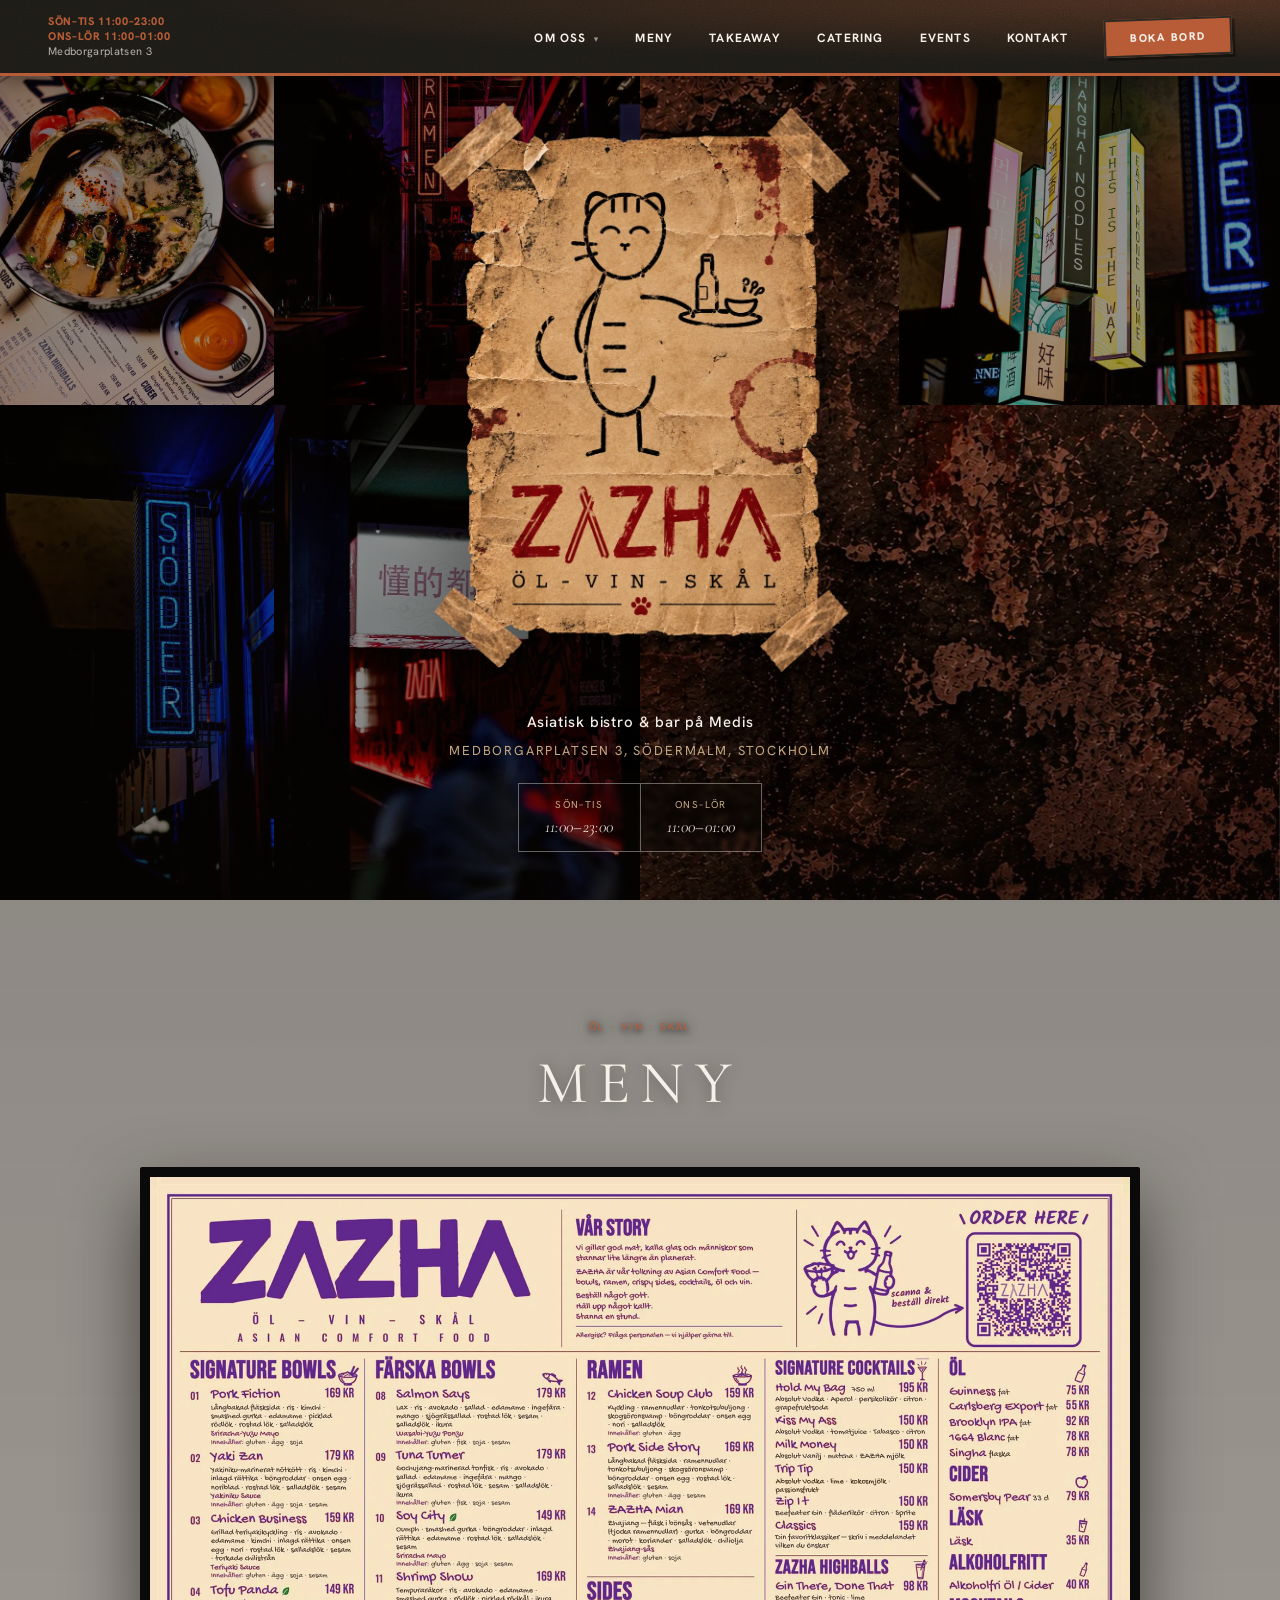
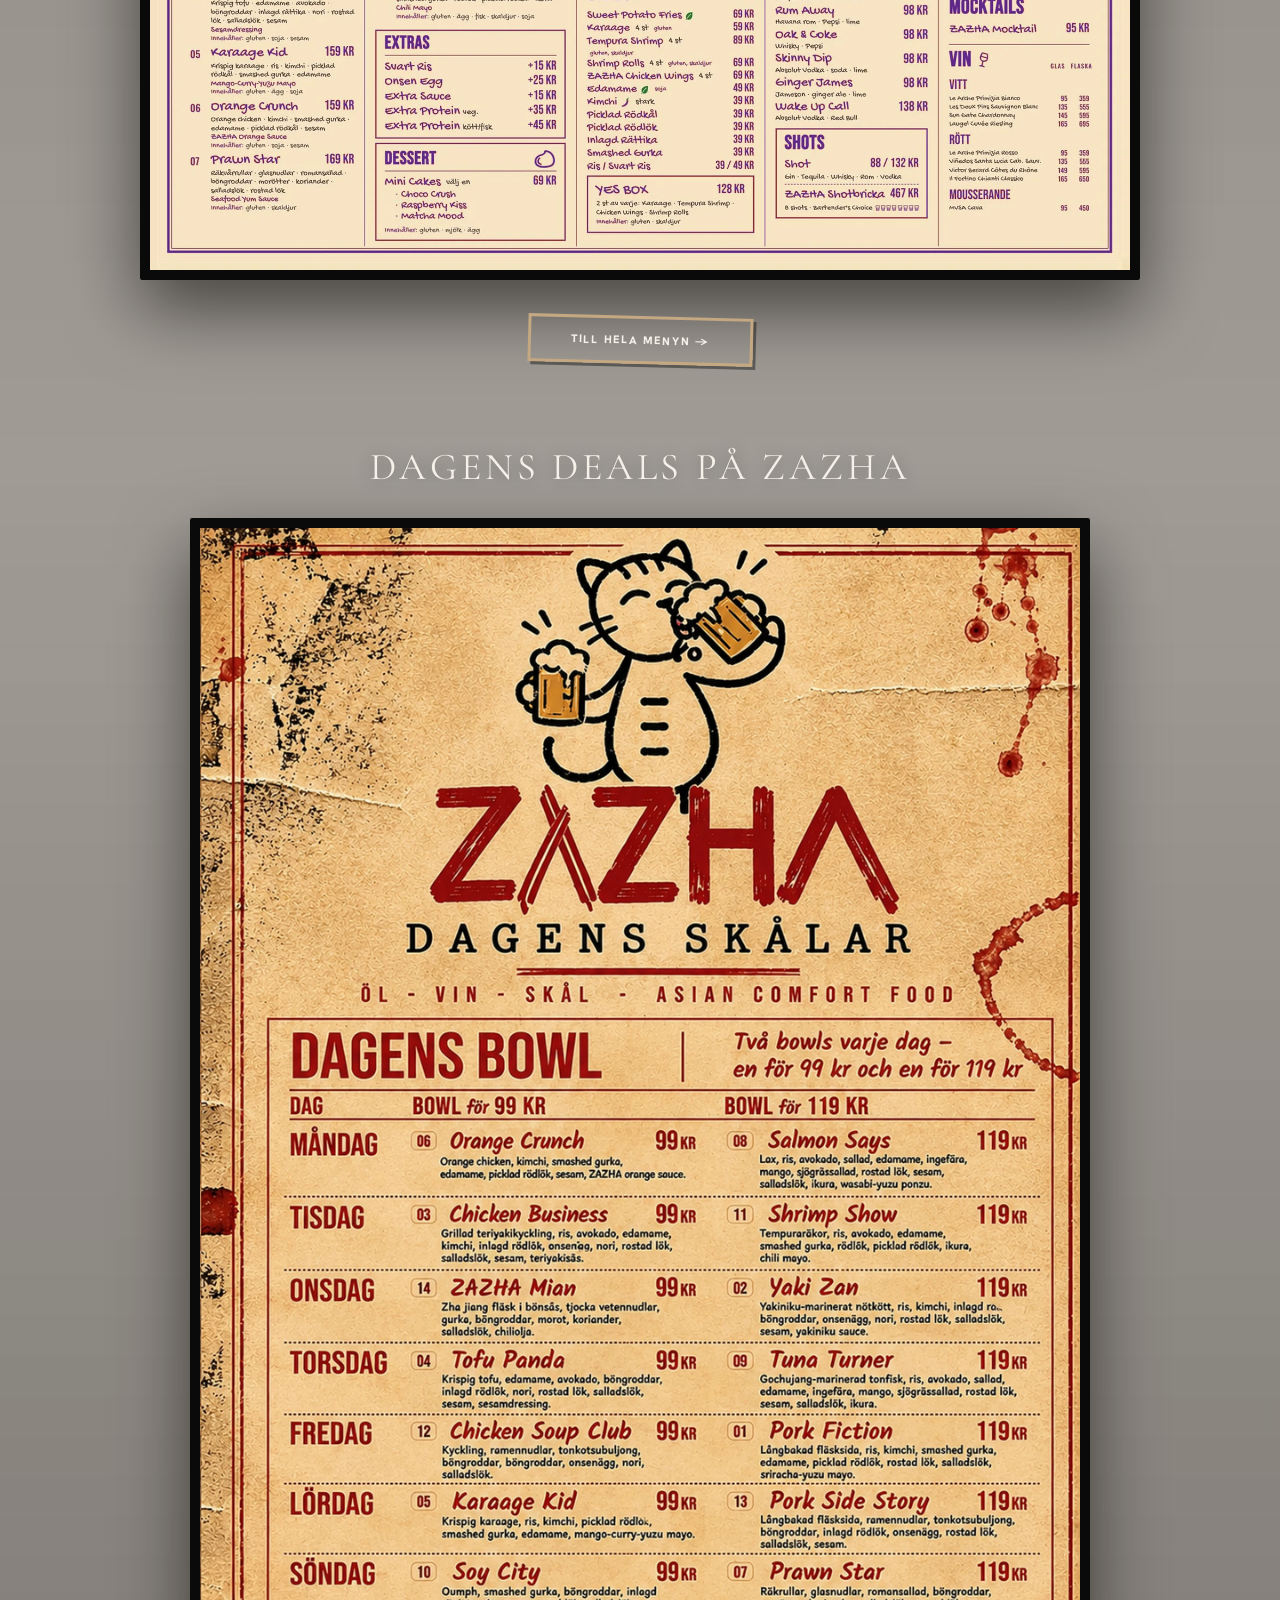
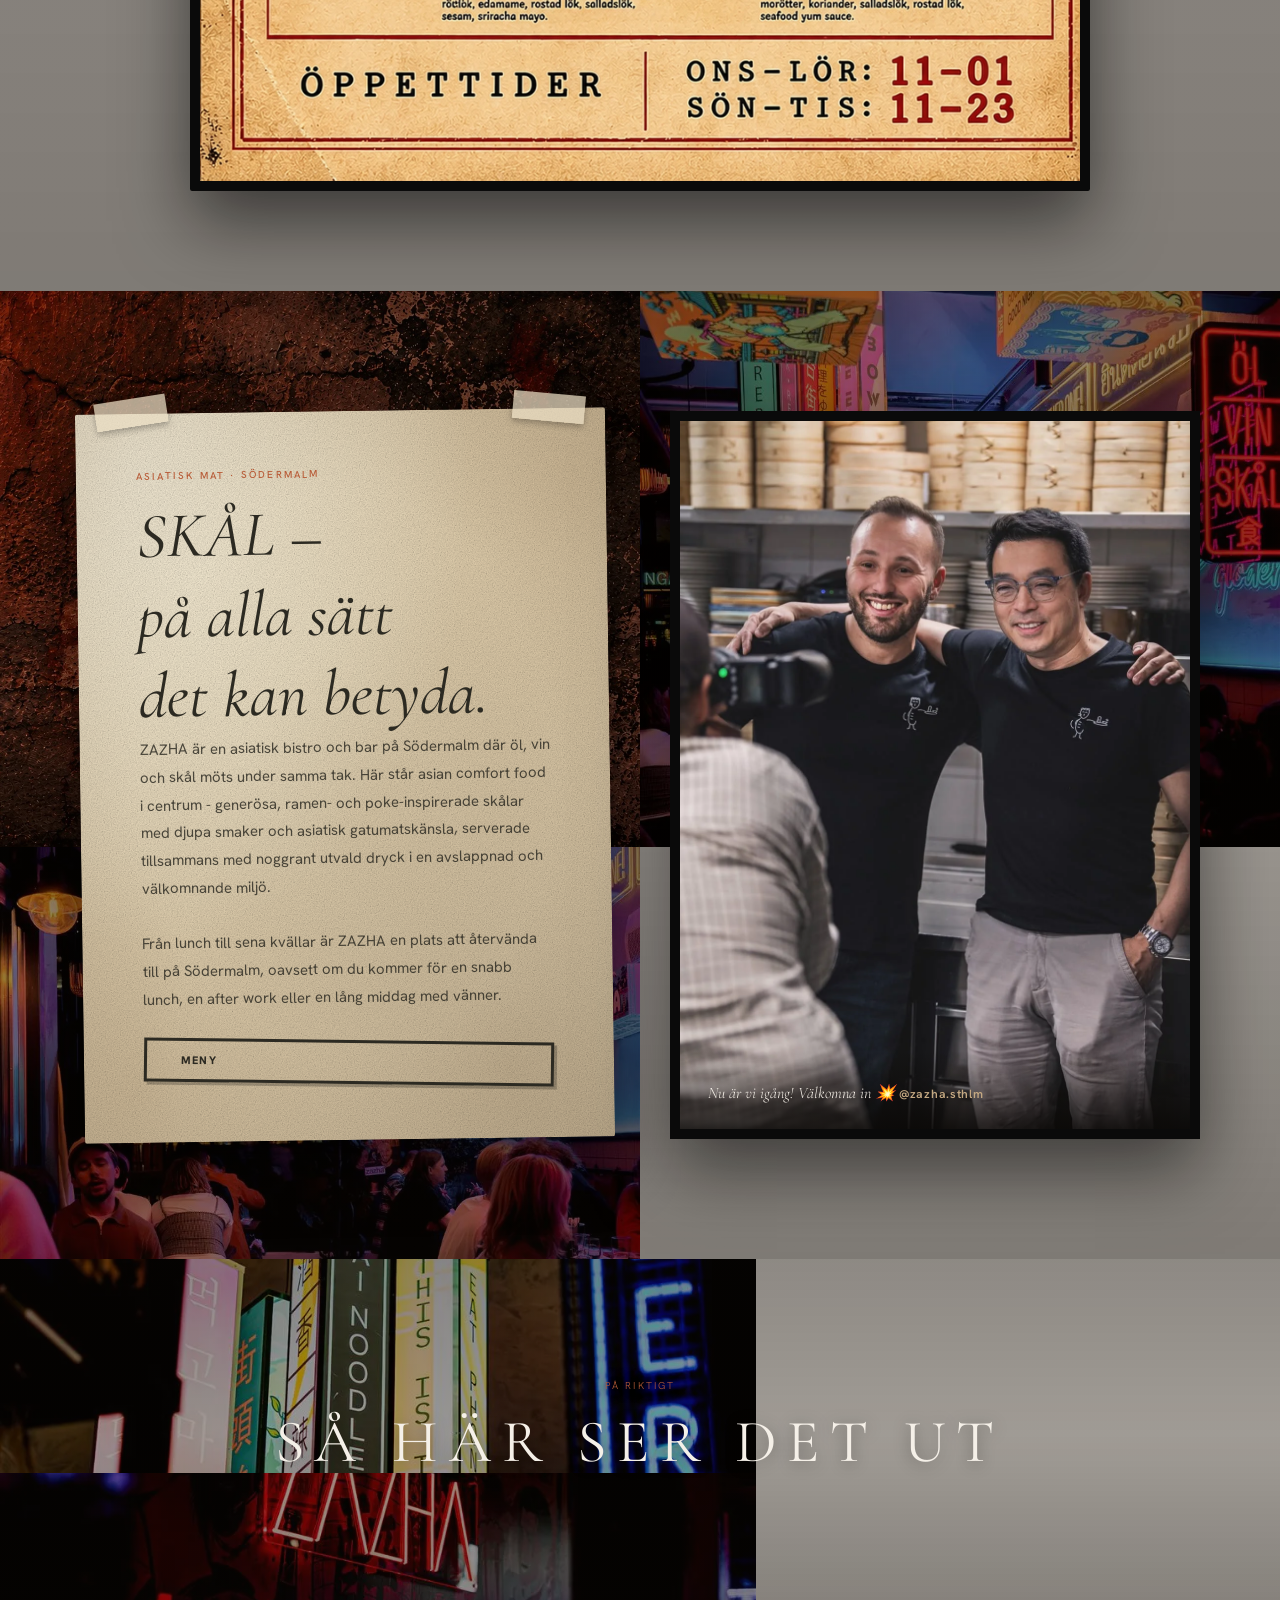
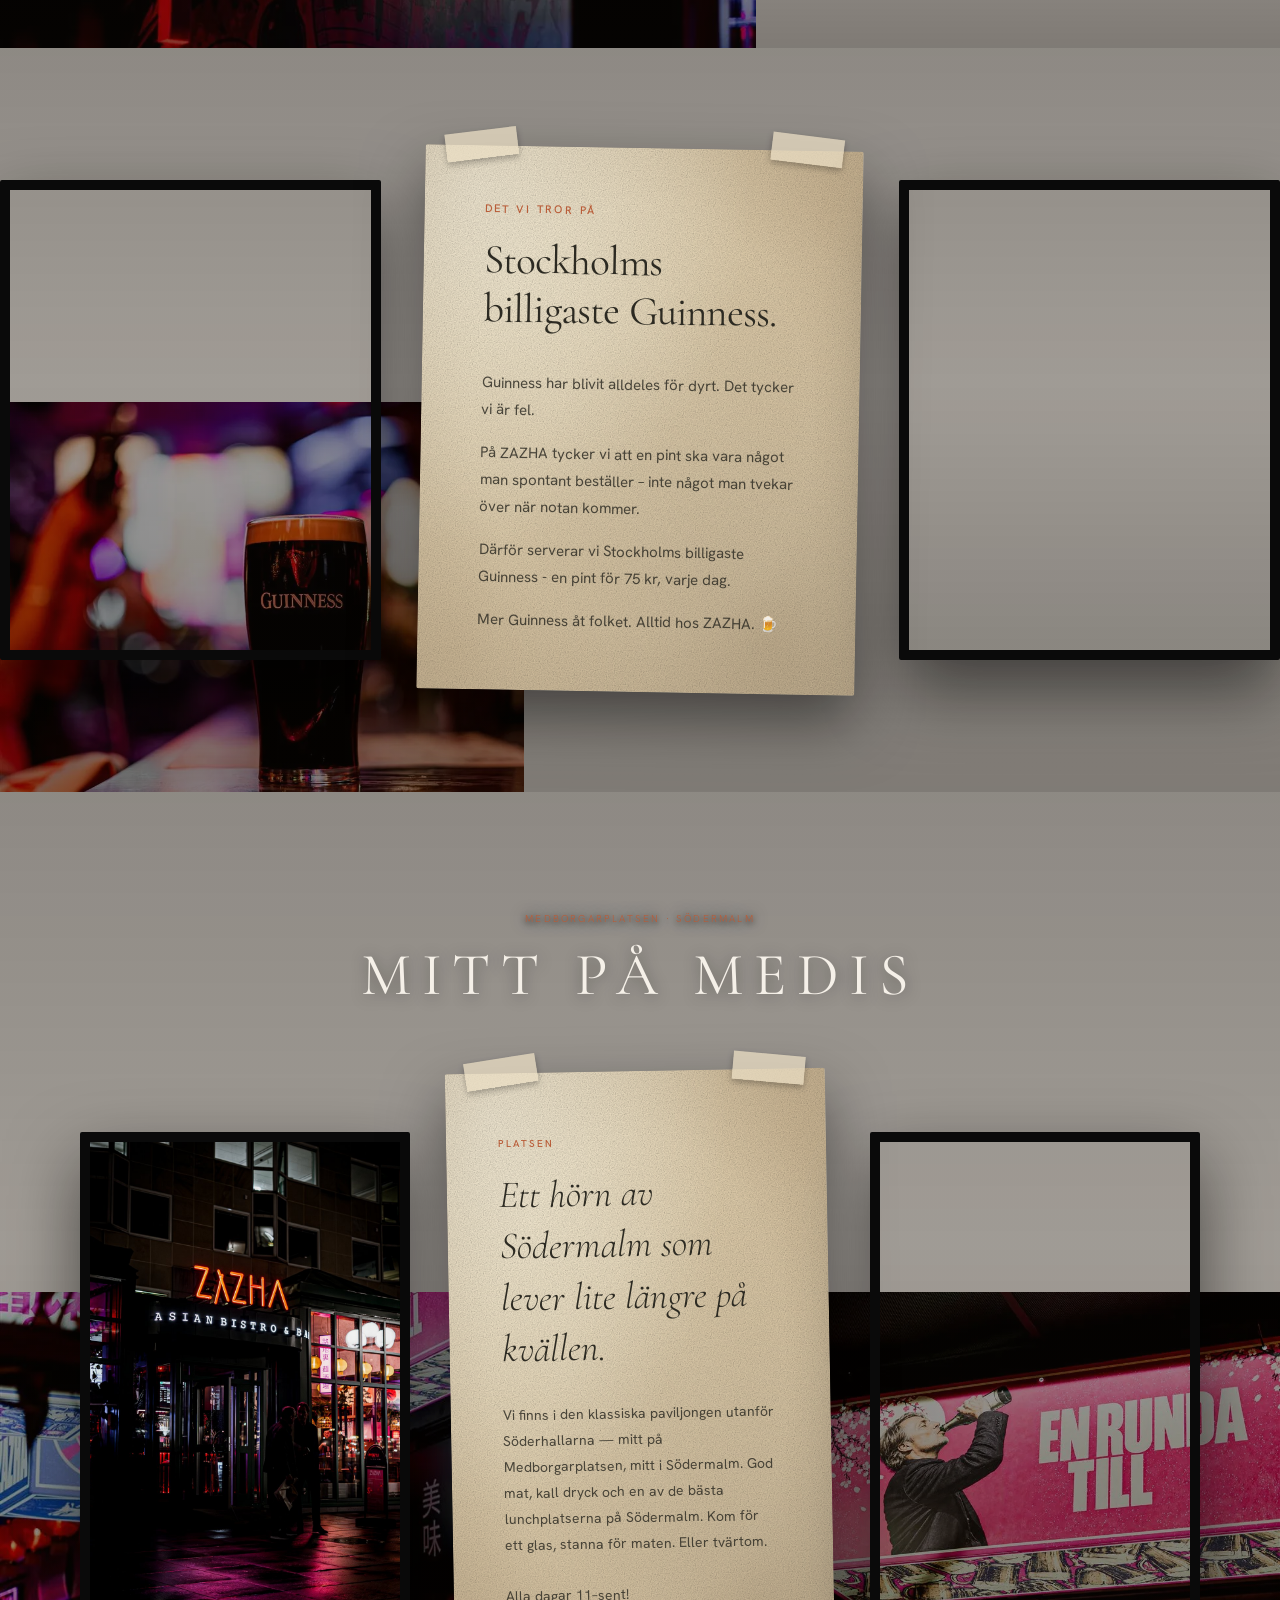
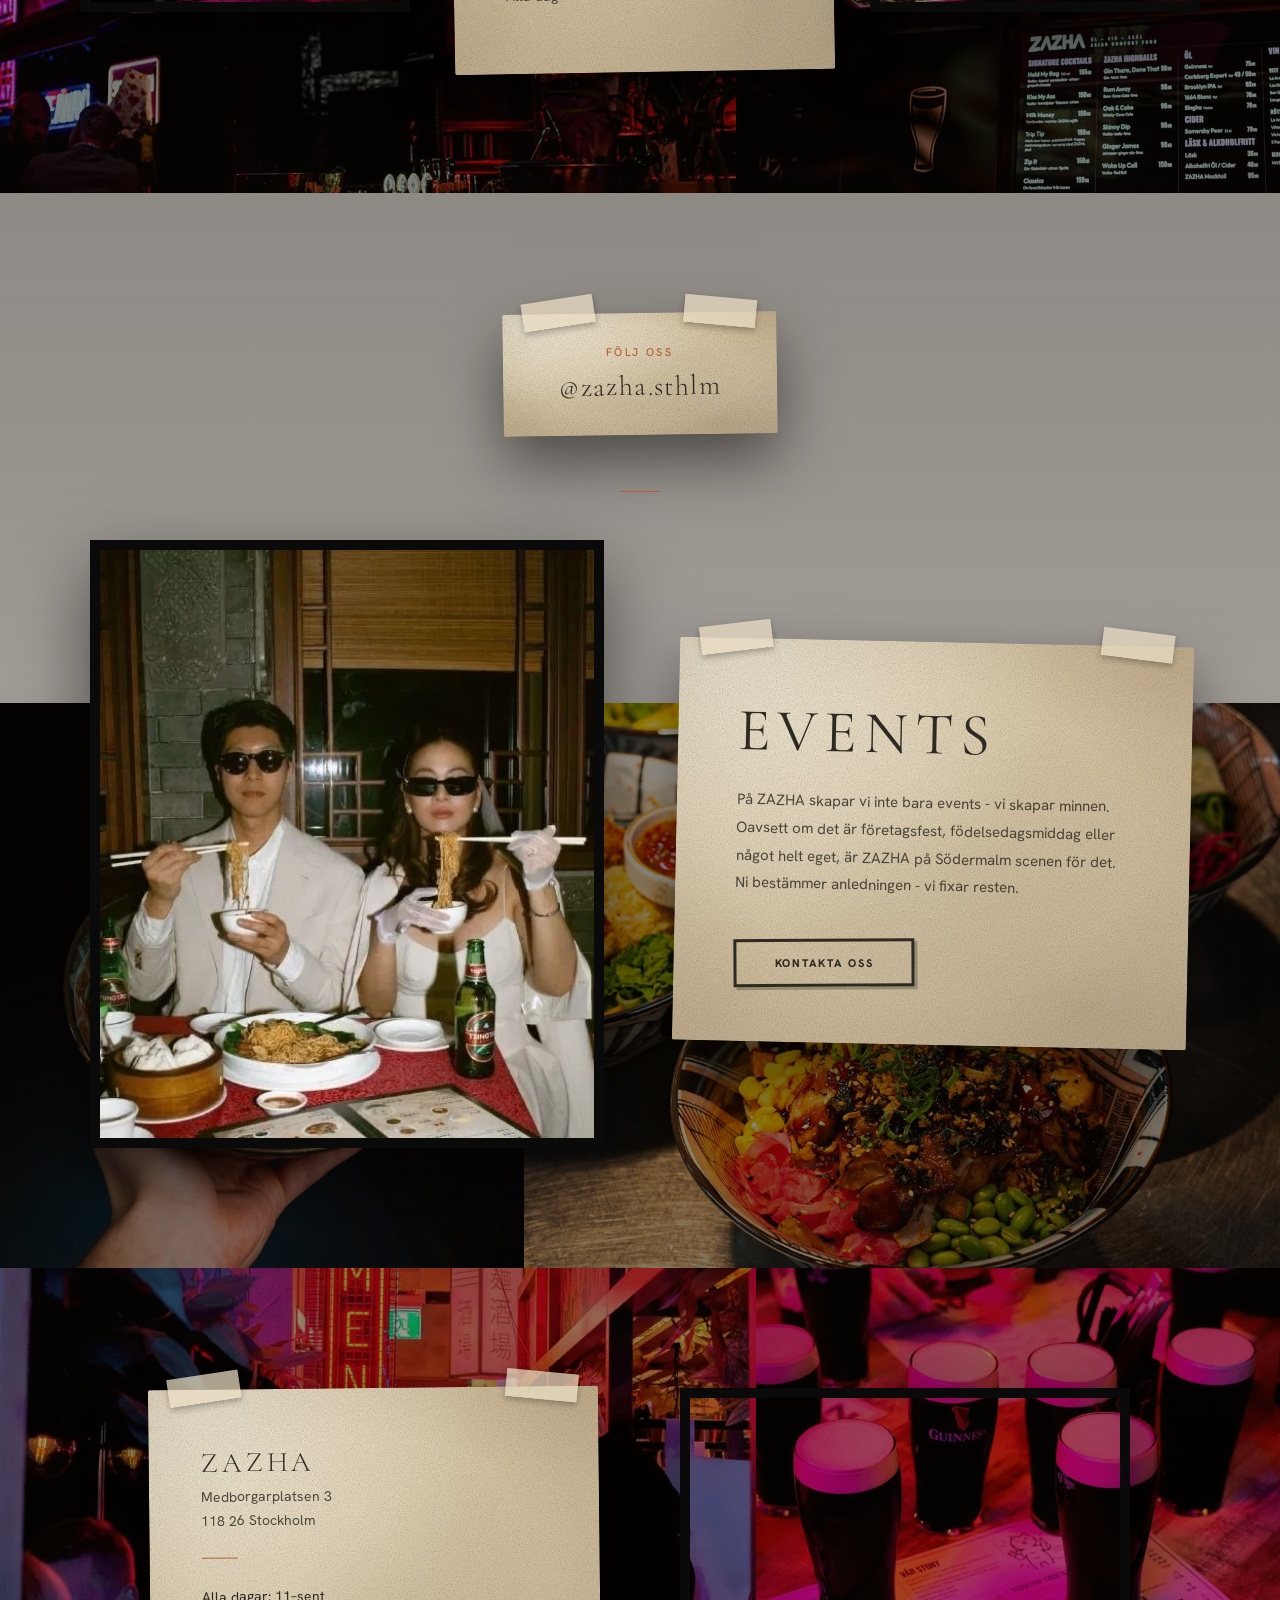
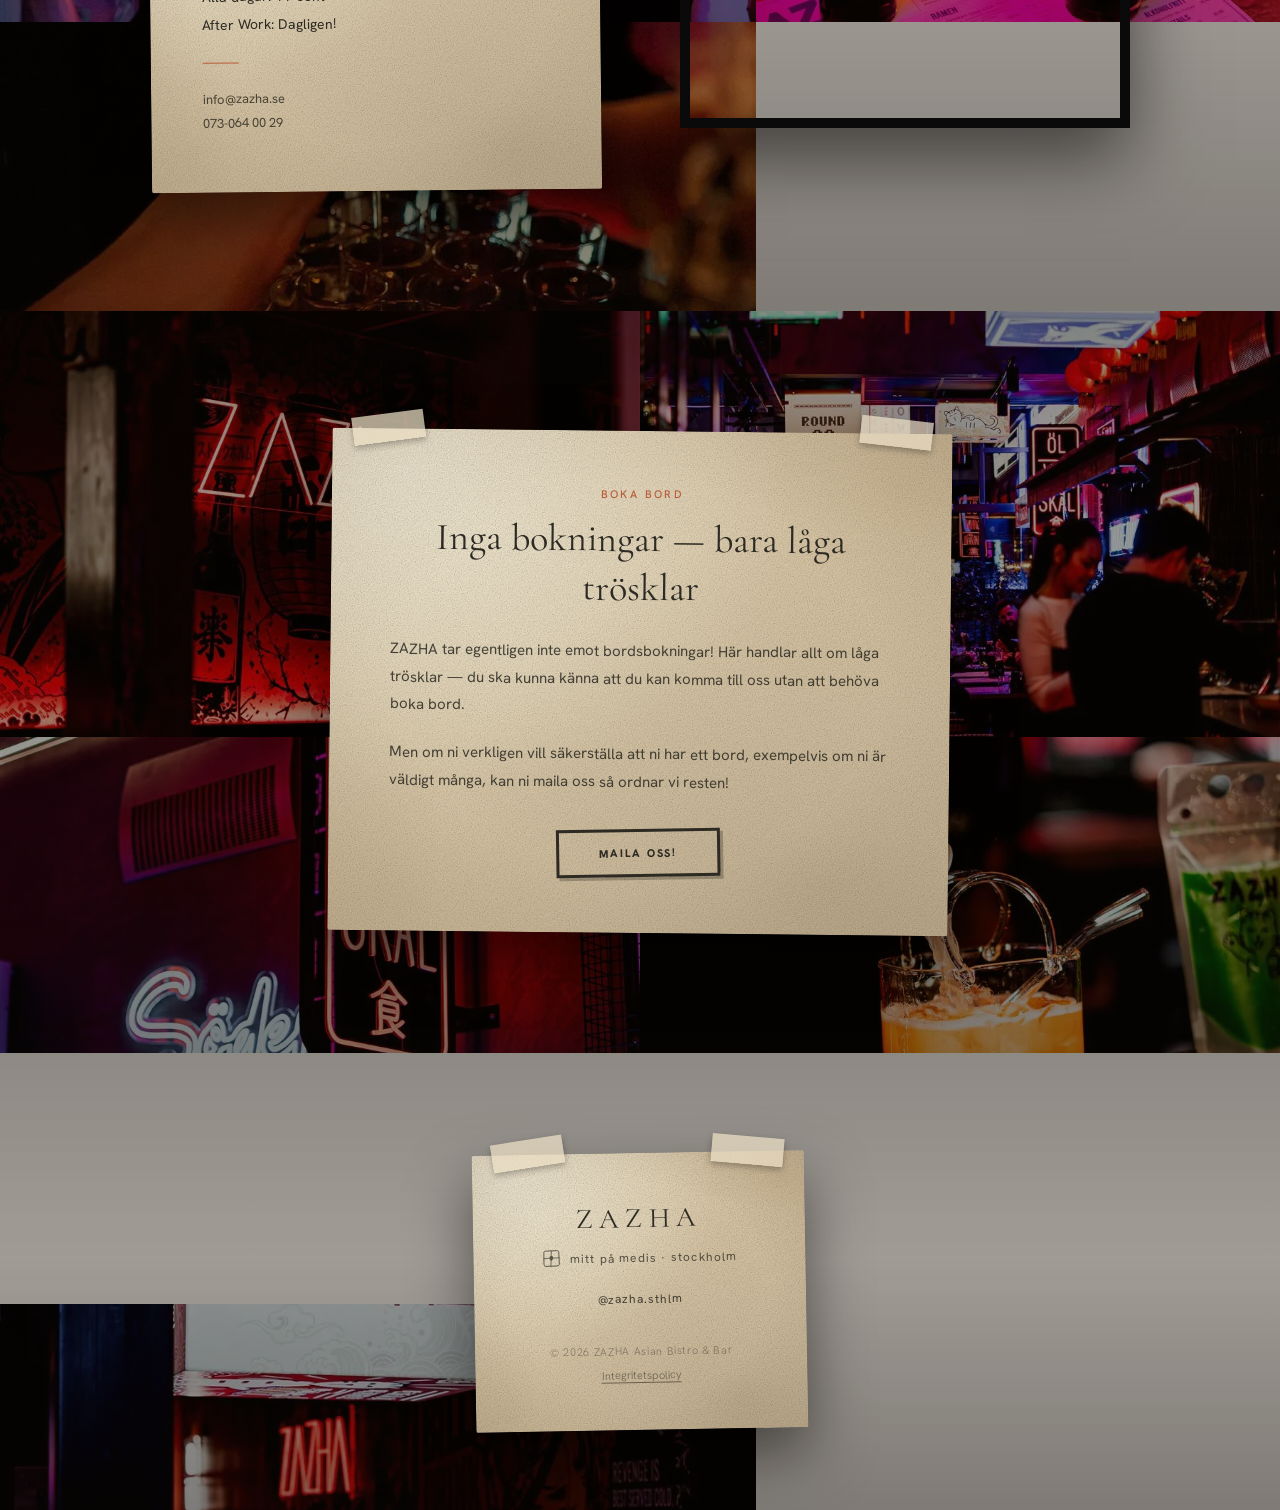
==== index.html @ 16b7613e "Ge mer utrymme runt innehållet på mobil så mosaik-bakgrunden syns Co-Authored-By: Claude Sonnet 5 <n" ====
<!DOCTYPE html>
<html lang="sv">
<head>
  <!-- Google Analytics 4 -->
  <script async src="https://www.googletagmanager.com/gtag/js?id=G-KSLDCRY60X"></script>
  <script>
    window.dataLayer = window.dataLayer || [];
    function gtag(){dataLayer.push(arguments);}
    gtag('js', new Date());
    gtag('config', 'G-KSLDCRY60X');
  </script>

  <meta charset="UTF-8">
  <meta name="viewport" content="width=device-width, initial-scale=1.0">
  <title>ZAZHA · Asiatisk Mat på Södermalm · Ramen, Poke Bowls & Lunch</title>
  <link rel="icon" type="image/png" href="/favicon.png">
  <link rel="apple-touch-icon" href="/favicon.png">
  <link rel="canonical" href="https://zazha.se/">
  <link rel="preconnect" href="https://fonts.googleapis.com">
  <link rel="preconnect" href="https://fonts.gstatic.com" crossorigin>
  <link rel="stylesheet" href="https://fonts.googleapis.com/css2?family=Cormorant+Garamond:ital,wght@0,400;1,400&family=Hanken+Grotesk:wght@300;400;700;800&display=swap">
  <meta name="description" content="Asiatisk bistro & bar på Medborgarplatsen, Södermalm. Ramen-inspirerade skålar, poke bowls och asiatisk gatumat till lunch, middag och after work. Stockholms billigaste Guinness. Öppet alla dagar.">
  <meta name="keywords" content="asiatisk mat södermalm, asiatisk restaurang södermalm, god mat södermalm, ramen södermalm, ramen stockholm, poke bowl södermalm, poke bowl stockholm, asiatisk gatumat stockholm, lunch södermalm, bra lunch södermalm, billig lunch södermalm, bästa lunchen södermalm, restaurang medborgarplatsen, bar medborgarplatsen, after work södermalm, bistro södermalm, guinness stockholm, billigaste guinness stockholm, ZAZHA">

  <!-- Open Graph / länkförhandsvisning -->
  <meta property="og:type"        content="website">
  <meta property="og:url"         content="https://zazha.se/">
  <meta property="og:title"       content="ZAZHA · Asiatisk Mat på Södermalm · Ramen, Poke Bowls & Lunch">
  <meta property="og:description" content="Asiatisk bistro & bar på Medborgarplatsen, Södermalm. Ramen-inspirerade skålar, poke bowls och asiatisk gatumat till lunch, middag och after work.">
  <meta property="og:image"       content="https://zazha.se/images/og-image.png">
  <meta property="og:image:width" content="1200">
  <meta property="og:image:height" content="630">
  <meta property="og:locale"      content="sv_SE">

  <!-- Twitter/iMessage card -->
  <meta name="twitter:card"        content="summary_large_image">
  <meta name="twitter:title"       content="ZAZHA — Asiatisk Bistro & Bar · Södermalm">
  <meta name="twitter:description" content="Ramen, poke bowls och asiatisk gatumat på Södermalm. Bar-first bistro i Söderhallarna.">
  <meta name="twitter:image"       content="https://zazha.se/images/og-image.png">
  <script type="application/ld+json">
  {
    "@context": "https://schema.org",
    "@type": "Restaurant",
    "name": "ZAZHA Asian Bistro & Bar",
    "description": "Asiatisk bistro och bar på Södermalm, Stockholm. Ramen-inspirerade skålar, poke bowls och asiatisk gatumat till lunch, middag och after work. Stockholms billigaste Guinness. Bar-first på Medborgarplatsen.",
    "address": {
      "@type": "PostalAddress",
      "streetAddress": "Medborgarplatsen 3",
      "addressLocality": "Stockholm",
      "addressRegion": "Södermalm",
      "postalCode": "118 26",
      "addressCountry": "SE"
    },
    "geo": {
      "@type": "GeoCoordinates",
      "latitude": 59.3134,
      "longitude": 18.0710
    },
    "image": ["https://zazha.se/images/og-image.png", "https://zazha.se/images/gallery-01.jpg", "https://zazha.se/images/gallery-04.jpg"],
    "servesCuisine": ["Asian", "Japanese", "Korean", "Chinese", "Asian Fusion", "Ramen", "Poke"],
    "priceRange": "$",
    "openingHours": ["Su-Tu 11:00-23:00", "We-Sa 11:00-01:00"],
    "openingHoursSpecification": [
      {
        "@type": "OpeningHoursSpecification",
        "dayOfWeek": ["Sunday", "Monday", "Tuesday"],
        "opens": "11:00",
        "closes": "23:00"
      },
      {
        "@type": "OpeningHoursSpecification",
        "dayOfWeek": ["Wednesday", "Thursday", "Friday", "Saturday"],
        "opens": "11:00",
        "closes": "01:00"
      }
    ],
    "acceptsReservations": "False",
    "hasMenu": "https://zazha.se/meny.html",
    "menu": "https://zazha.se/meny.html",
    "url": "https://zazha.se",
    "telephone": "+46730640029",
    "sameAs": ["https://instagram.com/zazha.sthlm"],
    "areaServed": ["Södermalm", "Medborgarplatsen", "Stockholm"],
    "keywords": "asiatisk mat södermalm, ramen södermalm, poke bowl stockholm, god mat södermalm, lunch södermalm, guinness stockholm, bar medborgarplatsen"
  }
  </script>
  <script type="application/ld+json">
  {
    "@context": "https://schema.org",
    "@type": "FAQPage",
    "mainEntity": [
      {
        "@type": "Question",
        "name": "Var hittar man bra asiatisk mat på Södermalm?",
        "acceptedAnswer": {
          "@type": "Answer",
          "text": "ZAZHA är en asiatisk bistro och bar mitt på Medborgarplatsen, Södermalm, med ramen-inspirerade skålar, poke bowls och asiatisk gatumat i en avslappnad, bar-first miljö."
        }
      },
      {
        "@type": "Question",
        "name": "Har ZAZHA ramen och poke bowls?",
        "acceptedAnswer": {
          "@type": "Answer",
          "text": "Ja, ZAZHAs meny bygger på generösa, ramen- och poke-inspirerade skålar med asiatisk gatumatskänsla, serverade tillsammans med noggrant utvald öl och vin."
        }
      },
      {
        "@type": "Question",
        "name": "Var kan man äta bra lunch på Södermalm?",
        "acceptedAnswer": {
          "@type": "Answer",
          "text": "ZAZHA på Medborgarplatsen serverar asiatiskt inspirerad lunch varje dag från klockan 11, mitt i Söderhallarna på Södermalm."
        }
      },
      {
        "@type": "Question",
        "name": "Var ligger ZAZHA?",
        "acceptedAnswer": {
          "@type": "Answer",
          "text": "ZAZHA ligger på Medborgarplatsen 3 utanför Söderhallarna, mitt på Södermalm i Stockholm."
        }
      },
      {
        "@type": "Question",
        "name": "Vad kostar en Guinness på ZAZHA?",
        "acceptedAnswer": {
          "@type": "Answer",
          "text": "ZAZHA serverar Stockholms billigaste Guinness. En pint kostar 75 kr, varje dag."
        }
      },
      {
        "@type": "Question",
        "name": "Har ZAZHA vegetariska alternativ?",
        "acceptedAnswer": {
          "@type": "Answer",
          "text": "Ja, ZAZHA har flera vegetariska bowls och sides på menyn, markerade på menyn för enkel överblick."
        }
      },
      {
        "@type": "Question",
        "name": "Kan man boka bord på ZAZHA?",
        "acceptedAnswer": {
          "@type": "Answer",
          "text": "ZAZHA tar normalt inte emot bordsbokningar - låga trösklar är en del av konceptet. Vid större sällskap går det bra att mejla info@zazha.se för att säkerställa bord."
        }
      },
      {
        "@type": "Question",
        "name": "Anordnar ZAZHA företagsevent och fester?",
        "acceptedAnswer": {
          "@type": "Answer",
          "text": "Ja, ZAZHA på Medborgarplatsen tar emot bokningar för företagsfester, födelsedagsmiddagar och andra event. Kontakta ZAZHA via info@zazha.se för offert."
        }
      },
      {
        "@type": "Question",
        "name": "Vilka är öppettiderna på ZAZHA?",
        "acceptedAnswer": {
          "@type": "Answer",
          "text": "ZAZHA på Medborgarplatsen, Södermalm har öppet söndag–tisdag 11:00–23:00 och onsdag–lördag 11:00–01:00."
        }
      }
    ]
  }
  </script>
  <style>
    /* ============================================================
       TOKENS
    ============================================================ */
    :root {
      --cream:      #F5F0E8;
      --charcoal:   #2C2A22;
      --olive:      #3A4E28;
      --terracotta: #B85C38;
      --sage:       #6B7D4A;
      --sand:       #C4A882;
      --paper:      #EBDDBE;

      --serif: 'Cormorant Garamond', Georgia, serif;
      --sans:  'Hanken Grotesk', system-ui, sans-serif;
    }

    /* ============================================================
       RESET & BASE
    ============================================================ */
    *, *::before, *::after { box-sizing: border-box; margin: 0; padding: 0; }
    html { scroll-behavior: smooth; }

    body {
      font-family: var(--sans);
      font-weight: 300;
      color: var(--charcoal);
      background: var(--cream);
      -webkit-font-smoothing: antialiased;
    }

    /* Fast, viewport-storlek bakgrund i stället för background-attachment:fixed —
       den CSS-egenskapen renderas suddig/kaklad på mobila webbläsare eftersom
       "cover" då skalas efter HELA sidans höjd. En fixed-positionerad div skalas
       alltid bara mot skärmen, så bilden förblir skarp och sömlös (ingen repeat). */
    .site-bg {
      position: fixed;
      inset: 0;
      z-index: -1;
      background: url('images/hero-wall.webp') center / cover no-repeat;
    }

    img { display: block; max-width: 100%; }
    picture { display: contents; }
    :focus-visible { outline: 2px solid var(--terracotta); outline-offset: 3px; }
    a   { text-decoration: none; color: inherit; }

    /* ============================================================
       NAVIGATION
       Transparent over hero → cream bg when scrolled
    ============================================================ */
    #events, #boka { scroll-margin-top: 88px; }

    #nav {
      position: fixed;
      top: 0; left: 0; right: 0;
      z-index: 200;
      height: 76px;
      padding: 0 48px;
      display: flex;
      align-items: center;
      justify-content: space-between;
      color: var(--cream);
      background-color: #1c1a15;
      background-image:
        url("data:image/svg+xml,%3Csvg xmlns='http://www.w3.org/2000/svg' width='240' height='240'%3E%3Cfilter id='n'%3E%3CfeTurbulence type='fractalNoise' baseFrequency='0.85' numOctaves='3' stitchTiles='stitch'/%3E%3CfeColorMatrix type='saturate' values='0'/%3E%3C/filter%3E%3Crect width='100%25' height='100%25' filter='url(%23n)' opacity='0.5'/%3E%3C/svg%3E"),
        radial-gradient(ellipse at 94% 0%, rgba(184,92,56,0.28), transparent 60%);
      background-blend-mode: overlay, normal;
      border-bottom: 3px solid var(--terracotta);
      box-shadow: 0 6px 18px rgba(0,0,0,0.35);
      transition: box-shadow 0.3s ease;
    }
    #nav.scrolled {
      background-color: #1c1a15;
      color: var(--cream);
      box-shadow: 0 6px 18px rgba(0,0,0,0.5);
    }

    /* Logo — cream badge on hero, merges into nav bg on scroll */
    .nav-logo img {
      height: 40px;
      width: auto;
      display: block;
      border-radius: 2px;
    }

    /* Hours + address — left side of nav bar */
    .nav-info {
      display: flex;
      flex-direction: column;
      line-height: 1.35;
      white-space: nowrap;
    }
    .nav-info-hours {
      font-family: var(--sans);
      font-size: 11px;
      font-weight: 800;
      letter-spacing: 0.06em;
      text-transform: uppercase;
      color: var(--terracotta);
    }
    .nav-info-address {
      font-family: var(--sans);
      font-size: 11px;
      font-weight: 400;
      letter-spacing: 0.03em;
      color: var(--cream);
      opacity: 0.7;
    }

    /* Desktop links */
    .nav-links {
      display: flex;
      align-items: center;
      gap: 36px;
      list-style: none;
    }

    .nav-links a {
      font-family: var(--sans);
      font-weight: 700;
      font-size: 12px;
      letter-spacing: 0.10em;
      text-transform: uppercase;
      color: inherit;
      transition: color 0.2s;
    }
    .nav-links a:hover { color: var(--terracotta); }

    /* Boka bord — rubber-stamp button */
    .nav-cta {
      background: var(--terracotta) !important;
      color: var(--cream) !important;
      padding: 10px 24px;
      font-size: 11px !important;
      font-weight: 800 !important;
      letter-spacing: 0.14em !important;
      text-transform: uppercase;
      border: 2px solid var(--charcoal);
      display: inline-block;
      transform: rotate(-2deg);
      box-shadow: 3px 3px 0 rgba(0,0,0,0.4);
      transition: background 0.2s !important, transform 0.2s !important;
    }
    .nav-cta:hover { background: #8f3a20 !important; opacity: 1 !important; transform: rotate(0deg) scale(1.04); }

    /* ---- Dropdown curtain (Mat & Dryck) ---- */
    .has-dropdown { position: relative; }
    .has-dropdown::after { content: ''; position: absolute; top: 100%; left: 0; right: 0; height: 16px; }

    .nav-arrow {
      display: inline-block;
      font-size: 9px;
      margin-left: 3px;
      opacity: 0.55;
      transition: transform 0.22s ease;
      vertical-align: middle;
    }
    .has-dropdown:hover .nav-arrow { transform: rotate(180deg); }

    .dropdown {
      position: absolute;
      top: calc(100% + 16px);
      left: 50%;
      transform: translateX(-50%) translateY(-10px);
      background: #1c1a15;
      border-top: 3px solid var(--terracotta);
      padding: 6px 0 14px;
      min-width: 175px;
      box-shadow: 0 16px 44px rgba(0,0,0,0.5);
      opacity: 0;
      pointer-events: none;
      transition: opacity 0.22s ease, transform 0.22s ease;
      z-index: 201;
    }
    .has-dropdown:hover .dropdown,
    .has-dropdown:focus-within .dropdown {
      opacity: 1;
      pointer-events: all;
      transform: translateX(-50%) translateY(0);
    }
    .dropdown a {
      display: block;
      padding: 9px 22px;
      font-family: var(--sans);
      font-weight: 700;
      font-size: 11px;
      letter-spacing: 0.09em;
      text-transform: uppercase;
      color: var(--cream);
      transition: color 0.15s, padding-left 0.18s;
    }
    .dropdown a:hover { color: var(--terracotta); padding-left: 30px; }

    /* Hamburger (mobile only) */
    .nav-hamburger {
      display: none;
      flex-direction: column;
      gap: 5px;
      background: none;
      border: none;
      padding: 6px;
      cursor: pointer;
      color: inherit;
    }
    .nav-hamburger span {
      display: block;
      width: 22px;
      height: 1.5px;
      background: currentColor;
      transition: background 0.3s;
    }

    /* ============================================================
       MOBILE MENU OVERLAY
       Olive background, large Cormorant links, centered
    ============================================================ */
    #mobile-menu {
      position: fixed;
      inset: 0;
      z-index: 199;
      background-color: #1c1a15;
      background-image:
        url("data:image/svg+xml,%3Csvg xmlns='http://www.w3.org/2000/svg' width='240' height='240'%3E%3Cfilter id='n'%3E%3CfeTurbulence type='fractalNoise' baseFrequency='0.85' numOctaves='3' stitchTiles='stitch'/%3E%3CfeColorMatrix type='saturate' values='0'/%3E%3C/filter%3E%3Crect width='100%25' height='100%25' filter='url(%23n)' opacity='0.5'/%3E%3C/svg%3E"),
        radial-gradient(ellipse at 85% 10%, rgba(184,92,56,0.3), transparent 55%),
        radial-gradient(ellipse at 10% 90%, rgba(184,92,56,0.22), transparent 55%);
      background-blend-mode: overlay, normal, normal;
      border-top: 4px solid var(--terracotta);
      display: flex;
      flex-direction: column;
      align-items: center;
      justify-content: center;
      gap: 26px;
      opacity: 0;
      pointer-events: none;
      transition: opacity 0.3s ease;
      overflow-y: auto;
      padding: 100px 0 40px;
    }
    #mobile-menu.open { opacity: 1; pointer-events: all; }

    #mobile-menu a {
      font-family: var(--sans);
      font-weight: 800;
      font-size: 26px;
      text-transform: uppercase;
      color: var(--cream);
      letter-spacing: 0.04em;
      transition: opacity 0.2s, color 0.2s;
    }
    #mobile-menu a:hover { color: var(--terracotta); opacity: 1; }

    .mobile-menu-info {
      margin-top: 6px;
      padding-top: 28px;
      border-top: 1px solid rgba(236,224,197,0.25);
      width: 82%;
      max-width: 320px;
      display: flex;
      flex-direction: column;
      align-items: center;
      gap: 16px;
    }
    .mobile-menu-hours {
      display: inline-flex;
      border: 1px solid rgba(236,224,197,0.35);
    }
    .mobile-menu-hours-item { padding: 10px 18px; text-align: center; }
    .mobile-menu-hours-item + .mobile-menu-hours-item {
      border-left: 1px solid rgba(236,224,197,0.35);
    }
    .mobile-menu-hours-label {
      display: block;
      font-family: var(--sans);
      font-weight: 400;
      font-size: 11px;
      letter-spacing: 0.08em;
      text-transform: uppercase;
      color: var(--cream);
      opacity: 0.65;
    }
    .mobile-menu-hours-time {
      display: block;
      font-family: var(--serif);
      font-style: italic;
      font-size: 17px;
      color: var(--cream);
      margin-top: 2px;
    }
    .mobile-menu-address {
      font-family: var(--sans);
      font-weight: 400;
      font-size: 14px;
      text-transform: none;
      letter-spacing: 0.02em;
      color: var(--cream);
      opacity: 0.75;
      text-align: center;
      display: flex;
      align-items: center;
      gap: 6px;
    }

    #menu-close {
      position: absolute;
      top: 28px; right: 40px;
      font-family: var(--sans);
      font-weight: 300;
      font-size: 11px;
      letter-spacing: 0.16em;
      text-transform: uppercase;
      color: var(--sand);
      background: none;
      border: none;
      cursor: pointer;
    }

    /* ============================================================
       HERO
       Cream bg, centered logo — tiger always fully visible
    ============================================================ */
    #hero {
      position: relative;
      height: 100vh;
      background: transparent;
      display: flex;
      flex-direction: column;
      align-items: center;
      justify-content: center;
      text-align: center;
      overflow: hidden;
      padding: 100px 40px 48px;
    }

    /* Bakgrundsbildspel — korsar mellan riktiga foton av lokalen och maten */
    .hero-slideshow {
      position: absolute;
      inset: 0;
      z-index: 0;
      overflow: hidden;
    }
    .hero-slide {
      position: absolute;
      inset: 0;
      width: 100%;
      height: 100%;
      object-fit: cover;
      opacity: 0;
      transition: opacity 0.55s ease;
    }
    .hero-slide.active { opacity: 1; }

    .hero-backdrop {
      position: absolute;
      inset: 0;
      background: linear-gradient(rgba(10, 6, 3, 0.44), rgba(10, 6, 3, 0.36) 45%, rgba(10, 6, 3, 0.5));
      z-index: 0;
    }

    /* Mosaic hero slides — grid of photos, always fills the frame edge to edge */
    .hero-mosaic {
      display: grid;
      width: 100%;
      height: 100%;
      gap: 0;
    }
    .mosaic-tile {
      position: relative;
      overflow: hidden;
    }
    .mosaic-tile img { display: block; width: 100%; height: 100%; object-fit: cover; }

    .mosaic-1 { grid-template-columns: 1.3fr 0.9fr 1.1fr 0.8fr; grid-template-rows: 1.15fr 0.85fr; }
    .mosaic-2 { grid-template-columns: 0.9fr 1.2fr 0.85fr 1.25fr; grid-template-rows: 0.9fr 1.1fr; }
    .mosaic-3 { grid-template-columns: 1fr 1fr 1fr 1fr; grid-template-rows: 1fr 1fr; }
    .mosaic-4 { grid-template-columns: 1.4fr 0.8fr 1.3fr 0.9fr; grid-template-rows: 1.05fr 0.95fr; }
    .mosaic-5 { grid-template-columns: 0.8fr 1.3fr 0.9fr 1.3fr; grid-template-rows: 0.95fr 1.05fr; }
    .mosaic-6 { grid-template-columns: 1.1fr 1.1fr 0.8fr 1.3fr; grid-template-rows: 1.1fr 0.9fr; }
    .mosaic-7 { grid-template-columns: 0.85fr 1.25fr 1.1fr 0.9fr; grid-template-rows: 0.9fr 1.1fr; }
    .mosaic-8 { grid-template-columns: 1.2fr 0.9fr 1.3fr 0.75fr; grid-template-rows: 1fr 1fr; }

    /* Smaller 4-tile mosaic — used as the per-section backdrop slideshow */
    .mosaic-sm-1 { grid-template-columns: 1.3fr 0.9fr; grid-template-rows: 1.1fr 0.9fr; }
    .mosaic-sm-2 { grid-template-columns: 0.9fr 1.3fr; grid-template-rows: 0.95fr 1.05fr; }
    .mosaic-sm-3 { grid-template-columns: 1fr 1fr; grid-template-rows: 1.15fr 0.85fr; }
    .mosaic-sm-4 { grid-template-columns: 1.15fr 0.85fr; grid-template-rows: 1fr 1fr; }

    @media (max-width: 900px) {
      .mosaic-1, .mosaic-2, .mosaic-3, .mosaic-4, .mosaic-5, .mosaic-6, .mosaic-7, .mosaic-8 {
        grid-template-columns: repeat(2, 1fr) !important; grid-template-rows: repeat(4, 1fr) !important;
      }
    }

    /* Affischen — centrerad, i sin naturliga storlek ovanpå bakgrunden */
    .hero-poster-wrap {
      position: relative;
      z-index: 1;
      flex: 1 1 auto;
      min-height: 0;
      display: flex;
      align-items: center;
      justify-content: center;
    }

    .hero-poster {
      max-width: min(560px, 82vw);
      max-height: 100%;
      width: auto;
      height: auto;
      object-fit: contain;
      display: block;
      filter: drop-shadow(0 25px 60px rgba(0,0,0,0.5));
    }

    .hero-content {
      position: relative;
      z-index: 1;
      flex: 0 0 auto;
      display: flex;
      flex-direction: column;
      align-items: center;
      padding-top: 24px;
    }

    .hero-tagline {
      font-family: var(--sans);
      font-weight: 500;
      font-size: 15px;
      color: var(--cream);
      letter-spacing: 0.06em;
      text-shadow: 0 2px 14px rgba(0,0,0,0.7);
      margin-bottom: 10px;
      text-align: center;
    }

    .hero-sub {
      font-family: var(--sans);
      font-weight: 400;
      font-size: 13px;
      color: var(--sand);
      letter-spacing: 0.14em;
      text-shadow: 0 2px 14px rgba(0,0,0,0.7);
    }

    .hero-btn {
      display: inline-block;
      margin-top: 24px;
      padding: 16px 44px;
      background: var(--terracotta);
      color: var(--cream);
      font-family: var(--sans);
      font-weight: 400;
      font-size: 11px;
      letter-spacing: 0.18em;
      text-transform: uppercase;
      border: none;
      cursor: pointer;
      transition: background 0.25s;
    }
    .hero-btn:hover { background: var(--olive); }

    .hero-hours {
      display: inline-flex;
      margin-top: 24px;
      border: 1px solid rgba(245,240,232,0.4);
      background: rgba(10,8,6,0.28);
      backdrop-filter: blur(2px);
    }
    .hero-hours-item {
      padding: 14px 26px;
      text-align: center;
    }
    .hero-hours-item + .hero-hours-item {
      border-left: 1px solid rgba(245,240,232,0.4);
    }
    .hero-hours-label {
      display: block;
      font-family: var(--sans);
      font-weight: 400;
      font-size: 10px;
      letter-spacing: 0.14em;
      text-transform: uppercase;
      color: var(--sand);
      text-shadow: 0 2px 14px rgba(0,0,0,0.7);
      margin-bottom: 5px;
    }
    .hero-hours-time {
      display: block;
      font-family: var(--serif);
      font-style: italic;
      font-size: 17px;
      letter-spacing: 0.02em;
      color: var(--cream);
      text-shadow: 0 2px 14px rgba(0,0,0,0.7);
    }

    /* ============================================================
       MENY PREVIEW — hela menyn, direkt efter hero
    ============================================================ */
    #meny-preview {
      position: relative;
      overflow: hidden;
      background: transparent;
      padding: 120px 80px 100px;
      text-align: center;
    }
    #meny-preview > *:not(.hero-slideshow):not(.hero-backdrop) { position: relative; z-index: 1; }

    .meny-preview-eyebrow {
      font-family: var(--sans);
      font-weight: 500;
      font-size: 10px;
      letter-spacing: 0.22em;
      text-transform: uppercase;
      color: var(--terracotta);
      margin-bottom: 14px;
      text-shadow: 0 2px 6px rgba(0,0,0,0.9), 0 0 16px rgba(0,0,0,0.9);
    }

    .meny-preview-heading {
      font-family: var(--serif);
      font-weight: 400;
      font-size: clamp(32px, 5vw, 60px);
      letter-spacing: 0.18em;
      color: var(--cream);
      margin-bottom: 48px;
      text-shadow: 0 2px 16px rgba(0,0,0,0.4);
    }

    .meny-preview-frame {
      display: block;
      width: 100%;
      max-width: 1000px;
      margin: 0 auto;
      padding: 0;
      border: 10px solid #0a0a0a;
      box-shadow: 0 30px 70px rgba(0,0,0,0.55);
      border-radius: 2px;
      background: none;
      cursor: zoom-in;
      overflow: hidden;
      transition: transform 0.25s ease;
    }
    .meny-preview-frame:hover { transform: scale(1.012); }
    .meny-preview-frame img {
      width: 100%;
      height: auto;
      display: block;
    }

    .meny-preview-link {
      display: inline-block;
      margin-top: 36px;
      padding: 14px 40px;
      border: 3px solid var(--sand);
      color: var(--cream);
      font-family: var(--sans);
      font-weight: 800;
      font-size: 11px;
      letter-spacing: 0.16em;
      text-transform: uppercase;
      transform: rotate(1.5deg);
      box-shadow: 3px 3px 0 rgba(0,0,0,0.4);
      transition: background 0.22s ease, color 0.22s ease, border-color 0.22s ease, transform 0.22s ease;
    }
    .meny-preview-link:hover { background: var(--terracotta); border-color: var(--terracotta); color: var(--cream); transform: rotate(0deg) scale(1.03); }

    .meny-preview-insta {
      margin: 56px auto 0;
      max-width: 540px;
      padding: 40px 48px;
      transform: rotate(-0.8deg);
    }
    .meny-preview-insta p {
      font-family: var(--sans);
      font-weight: 500;
      font-size: 17px;
      letter-spacing: 0.02em;
      line-height: 1.6;
      color: var(--charcoal);
    }
    .meny-preview-insta a {
      display: inline-block;
      margin-top: 14px;
      font-size: 18px;
      color: var(--terracotta);
      font-weight: 700;
      letter-spacing: 0.08em;
      text-decoration: underline;
      text-underline-offset: 4px;
      transition: color 0.2s;
    }
    .meny-preview-insta a:hover { color: var(--charcoal); }
    .meny-preview-insta-big {
      font-family: var(--serif);
      font-weight: 600;
      font-size: clamp(28px, 4.2vw, 42px);
      line-height: 1.25;
      letter-spacing: 0.01em;
      color: var(--charcoal);
      text-transform: uppercase;
    }
    .meny-preview-insta-big .meny-preview-insta-price {
      color: var(--terracotta);
      font-style: italic;
    }
    .meny-preview-insta-sub {
      margin-top: 10px;
      font-family: var(--sans);
      font-weight: 400;
      font-size: 14px;
      letter-spacing: 0.04em;
      color: var(--charcoal);
      opacity: 0.75;
    }

    .dagens-bowl-block { margin-top: 80px; }
    .dagens-bowl-heading {
      font-family: var(--serif);
      font-weight: 400;
      font-size: clamp(24px, 3.2vw, 38px);
      letter-spacing: 0.10em;
      text-transform: uppercase;
      color: var(--cream);
      text-shadow: 0 2px 16px rgba(0,0,0,0.4);
      margin-bottom: 28px;
    }
    .dagens-bowl-frame { max-width: 900px; }

    /* ---- Lightbox — förstorad meny, delas av preview + ev. länkar ---- */
    .meny-lightbox {
      position: fixed;
      inset: 0;
      z-index: 500;
      background: rgba(10,8,6,0.92);
      display: flex;
      align-items: center;
      justify-content: center;
      padding: 40px;
      cursor: zoom-out;
    }
    .meny-lightbox[hidden] { display: none; }
    .meny-lightbox img {
      max-width: 100%;
      max-height: 100%;
      width: auto;
      height: auto;
      box-shadow: 0 40px 100px rgba(0,0,0,0.6);
      border-radius: 2px;
      cursor: default;
    }
    .meny-lightbox-close {
      position: absolute;
      top: 24px;
      right: 28px;
      background: none;
      border: none;
      color: var(--cream);
      font-size: 22px;
      line-height: 1;
      cursor: pointer;
      padding: 8px;
    }

    /* ============================================================
       POSTER CARD — paper note taped to the wall behind it,
       used for every text block on the page (mirrors the hero)
    ============================================================ */
    .poster-card {
      position: relative;
      background-image:
        url("data:image/svg+xml,%3Csvg xmlns='http://www.w3.org/2000/svg' width='240' height='240'%3E%3Cfilter id='n'%3E%3CfeTurbulence type='fractalNoise' baseFrequency='0.85' numOctaves='3' stitchTiles='stitch'/%3E%3CfeColorMatrix type='saturate' values='0'/%3E%3C/filter%3E%3Crect width='100%25' height='100%25' filter='url(%23n)' opacity='0.6'/%3E%3C/svg%3E"),
        radial-gradient(ellipse at 12% 8%, rgba(255,250,235,0.55), transparent 50%),
        radial-gradient(ellipse at 92% 10%, rgba(150,105,55,0.20), transparent 55%),
        radial-gradient(ellipse at 80% 90%, rgba(100,68,34,0.26), transparent 55%),
        radial-gradient(ellipse at 10% 92%, rgba(140,100,55,0.20), transparent 55%),
        radial-gradient(ellipse at 50% 50%, transparent 55%, rgba(70,45,20,0.16));
      background-color: var(--paper);
      background-blend-mode: multiply, normal, normal, normal, normal, normal;
      box-shadow: 0 26px 60px rgba(0,0,0,0.5);
      border-radius: 2px;
    }
    .poster-card::before,
    .poster-card::after {
      content: '';
      position: absolute;
      top: -15px;
      width: 72px;
      height: 28px;
      background: rgba(236, 224, 197, 0.72);
      box-shadow: 0 3px 6px rgba(0,0,0,0.28);
    }
    .poster-card::before {
      left: 20px;
      transform: rotate(-8deg);
    }
    .poster-card::after {
      right: 20px;
      transform: rotate(6deg);
    }

    /* ============================================================
       CONCEPT
       Cream bg, two-col: pull-quote + body text
    ============================================================ */
    #concept {
      position: relative;
      overflow: hidden;
      background: transparent;
      padding: 120px 80px;
    }
    #concept > *:not(.hero-slideshow):not(.hero-backdrop) { position: relative; z-index: 1; }

    .concept-inner {
      max-width: 1160px;
      margin: 0 auto;
      display: grid;
      grid-template-columns: 1fr 1fr;
      gap: 60px;
      align-items: stretch;
    }
    .concept-card {
      padding: 56px 60px;
      transform: rotate(-0.8deg);
      display: flex;
      flex-direction: column;
      justify-content: center;
    }

    .concept-photo-frame {
      position: relative;
      overflow: hidden;
      border: 10px solid #0a0a0a;
      box-shadow: 0 30px 70px rgba(0,0,0,0.55);
      min-height: 420px;
    }
    .concept-photo-frame img {
      width: 100%;
      height: 100%;
      object-fit: cover;
      object-position: top center;
      display: block;
    }
    .concept-photo-caption {
      position: absolute;
      left: 0; right: 0; bottom: 0;
      padding: 28px 28px 24px;
      background: linear-gradient(to top, rgba(10,8,6,0.85), transparent);
      font-family: var(--serif);
      font-style: italic;
      font-size: 16px;
      line-height: 1.5;
      color: var(--cream);
    }
    .concept-photo-caption a {
      display: inline-block;
      margin-top: 6px;
      font-family: var(--sans);
      font-style: normal;
      font-weight: 600;
      font-size: 12px;
      letter-spacing: 0.06em;
      color: var(--sand);
    }

    .concept-eyebrow {
      font-family: var(--sans);
      font-weight: 500;
      font-size: 10px;
      letter-spacing: 0.22em;
      text-transform: uppercase;
      color: var(--terracotta);
      margin-bottom: 14px;
    }

    .concept-quote {
      font-family: var(--serif);
      font-style: italic;
      font-size: clamp(36px, 5vw, 64px);
      line-height: 1.25;
      color: var(--charcoal);
      font-weight: 400;
      margin: 0;
    }

    .concept-body {
      font-family: var(--sans);
      font-weight: 400;
      font-size: 15px;
      line-height: 1.85;
      color: var(--charcoal);
      opacity: 0.82;
    }

    .concept-body p + p { margin-top: 1.4em; }

    /* ============================================================
       LOKAL — hero image + text
    ============================================================ */
    #lokal {
      position: relative;
      overflow: hidden;
      background: transparent;
      padding: 120px 80px;
    }
    #lokal > *:not(.hero-slideshow):not(.hero-backdrop) { position: relative; z-index: 1; }

    .lokal-eyebrow {
      font-family: var(--sans);
      font-weight: 300;
      font-size: 10px;
      letter-spacing: 0.22em;
      text-transform: uppercase;
      color: var(--terracotta);
      opacity: 1;
      margin-bottom: 14px;
      text-align: center;
      text-shadow: 0 2px 6px rgba(0,0,0,0.9), 0 0 16px rgba(0,0,0,0.9);
    }

    .lokal-heading {
      font-family: var(--serif);
      font-weight: 400;
      font-size: clamp(32px, 5vw, 60px);
      letter-spacing: 0.18em;
      color: var(--cream);
      margin-bottom: 60px;
      text-align: center;
      text-shadow: 0 2px 16px rgba(0,0,0,0.4);
    }

    .lokal-hero {
      max-width: 1280px;
      margin: 0 auto;
      display: grid;
      grid-template-columns: 1fr 1.15fr 1fr;
      align-items: center;
      gap: 40px;
    }

    .lokal-hero-img {
      position: relative;
      overflow: hidden;
      height: 480px;
      border: 10px solid #0a0a0a;
      box-shadow: 0 30px 70px rgba(0,0,0,0.55);
      border-radius: 2px;
    }

    .lokal-hero-img img {
      min-height: 0;
      width: 100%;
      height: 100%;
      object-fit: cover;
      object-position: center 25%;
      display: block;
    }

    .lokal-hero-text {
      padding: 64px 52px;
      display: flex;
      flex-direction: column;
      justify-content: center;
      transform: rotate(-1deg);
    }

    .lokal-hero-label {
      font-family: var(--sans);
      font-weight: 500;
      font-size: 10px;
      letter-spacing: 0.22em;
      text-transform: uppercase;
      color: var(--terracotta);
      margin-bottom: 20px;
    }

    .lokal-hero-quote {
      font-family: var(--serif);
      font-style: italic;
      font-size: clamp(26px, 3vw, 38px);
      line-height: 1.35;
      color: var(--charcoal);
      margin-bottom: 28px;
    }

    .lokal-hero-body {
      font-family: var(--sans);
      font-weight: 400;
      font-size: 14px;
      line-height: 1.85;
      color: var(--charcoal);
      opacity: 0.82;
    }

    /* ============================================================
       FOOD GALLERI — riktiga foton av maten
    ============================================================ */
    #food-galleri {
      position: relative;
      overflow: hidden;
      background: transparent;
      padding: 120px 80px;
    }
    #food-galleri > *:not(.hero-slideshow):not(.hero-backdrop) { position: relative; z-index: 1; }
    .food-galleri-eyebrow {
      font-family: var(--sans);
      font-weight: 300;
      font-size: 10px;
      letter-spacing: 0.22em;
      text-transform: uppercase;
      color: var(--terracotta);
      opacity: 1;
      margin-bottom: 14px;
      text-shadow: 0 2px 6px rgba(0,0,0,0.9), 0 0 16px rgba(0,0,0,0.9);
      text-align: center;
    }
    .food-galleri-heading {
      font-family: var(--serif);
      font-weight: 400;
      font-size: clamp(32px, 5vw, 60px);
      letter-spacing: 0.18em;
      color: var(--cream);
      margin-bottom: 50px;
      text-align: center;
      text-shadow: 0 2px 16px rgba(0,0,0,0.4);
    }

    /* ============================================================
       GUINNESS
    ============================================================ */
    #guinness {
      position: relative;
      background: transparent;
      overflow: hidden;
    }
    #guinness > *:not(.hero-slideshow):not(.hero-backdrop) { position: relative; z-index: 1; }

    .guinness-inner {
      max-width: 1280px;
      margin: 0 auto;
      display: grid;
      grid-template-columns: 1fr 1.15fr 1fr;
      align-items: center;
      gap: 40px;
      padding: 100px 0;
    }

    .guinness-img {
      position: relative;
      overflow: hidden;
      height: 480px;
      border: 10px solid #0a0a0a;
      box-shadow: 0 30px 70px rgba(0,0,0,0.55);
      border-radius: 2px;
    }
    .guinness-img img {
      min-height: 0;
      width: 100%;
      height: 100%;
      object-fit: cover;
      object-position: center 20%;
      display: block;
    }

    .guinness-text {
      padding: 56px 60px;
      display: flex;
      flex-direction: column;
      justify-content: center;
      transform: rotate(1deg);
    }

    .guinness-eyebrow {
      font-family: var(--sans);
      font-weight: 500;
      font-size: 11px;
      letter-spacing: 0.22em;
      text-transform: uppercase;
      color: var(--terracotta);
      margin-bottom: 20px;
    }

    .guinness-heading {
      font-family: var(--serif);
      font-weight: 400;
      font-size: clamp(28px, 3.2vw, 44px);
      line-height: 1.2;
      letter-spacing: -0.02em;
      color: var(--charcoal);
      margin-bottom: 36px;
    }

    .guinness-body {
      display: flex;
      flex-direction: column;
      gap: 16px;
    }

    .guinness-body p {
      font-family: var(--sans);
      font-weight: 400;
      font-size: 15px;
      line-height: 1.8;
      color: var(--charcoal);
      opacity: 0.82;
    }

    @media (max-width: 768px) {
      .guinness-inner { grid-template-columns: 1fr; gap: 48px; padding: 60px 0; }
      .guinness-img { height: 320px; }
      .guinness-text { padding: 48px 28px; }
    }

    /* ============================================================
       EVENTS heading in instagram section
    ============================================================ */
    .events-inner {
      max-width: 1100px;
      margin: 0 auto;
      display: grid;
      grid-template-columns: 1fr 1fr;
      gap: 72px;
      align-items: center;
      text-align: left;
    }

    .events-photo img {
      width: 100%;
      height: auto;
      display: block;
      border: 10px solid #0a0a0a;
      box-shadow: 0 30px 70px rgba(0,0,0,0.55);
    }

    .events-content {
      padding: 56px 60px;
      transform: rotate(1.2deg);
    }

    .events-heading {
      font-family: var(--serif);
      font-weight: 400;
      font-size: clamp(36px, 5vw, 60px);
      letter-spacing: 0.12em;
      color: var(--charcoal);
      margin-bottom: 20px;
    }
    .events-text {
      max-width: 480px;
      margin: 0 0 40px;
      font-family: var(--sans);
      font-weight: 400;
      font-size: 15px;
      line-height: 1.85;
      color: var(--charcoal);
      opacity: 0.82;
    }
    .events-contact-btn {
      display: inline-block;
      margin-bottom: 0;
      padding: 14px 38px;
      border: 3px solid var(--charcoal);
      color: var(--charcoal);
      font-family: var(--sans);
      font-weight: 800;
      font-size: 11px;
      letter-spacing: 0.16em;
      text-transform: uppercase;
      transform: rotate(-1.5deg);
      box-shadow: 3px 3px 0 rgba(44,42,34,0.3);
      transition: background 0.22s ease, color 0.22s ease, transform 0.22s ease;
    }
    .events-contact-btn:hover {
      background: var(--terracotta);
      border-color: var(--terracotta);
      color: var(--cream);
      transform: rotate(0deg) scale(1.03);
    }

    .insta-divider {
      display: block;
      width: 40px;
      height: 1px;
      background: var(--terracotta);
      margin: 0 auto 48px;
    }

    .concept-meny-btn {
      display: inline-block;
      margin-top: 28px;
      padding: 12px 34px;
      border: 3px solid var(--charcoal);
      color: var(--charcoal);
      font-family: var(--sans);
      font-weight: 800;
      font-size: 11px;
      letter-spacing: 0.16em;
      text-transform: uppercase;
      text-decoration: none;
      transform: rotate(1.5deg);
      box-shadow: 3px 3px 0 rgba(44,42,34,0.3);
      transition: background 0.22s ease, color 0.22s ease, transform 0.22s ease;
    }
    .concept-meny-btn:hover, .concept-meny-btn:active { background: var(--terracotta); border-color: var(--terracotta); color: var(--cream); transform: rotate(0deg) scale(1.03); }

    /* ============================================================
       HITTA OSS
       Charcoal bg, two-col: info + map placeholder
    ============================================================ */
    #hitta-oss {
      position: relative;
      overflow: hidden;
      background: transparent;
      padding: 120px 80px;
      color: var(--cream);
    }
    #hitta-oss > *:not(.hero-slideshow):not(.hero-backdrop) { position: relative; z-index: 1; }

    .hitta-inner {
      max-width: 980px;
      margin: 0 auto;
      display: grid;
      grid-template-columns: 1fr 1fr;
      gap: 80px;
      align-items: start;
    }

    .hitta-info {
      padding: 56px 52px;
      transform: rotate(-0.6deg);
    }

    .hitta-name {
      font-family: var(--serif);
      font-size: 28px;
      letter-spacing: 0.14em;
      color: var(--charcoal);
      margin-bottom: 6px;
    }

    .hitta-address {
      font-family: var(--sans);
      font-weight: 400;
      font-size: 14px;
      line-height: 1.7;
      color: var(--charcoal);
      opacity: 0.82;
    }

    .hitta-divider {
      display: block;
      width: 36px;
      height: 1px;
      background: var(--terracotta);
      margin: 24px 0;
    }

    .hitta-hours {
      font-family: var(--sans);
      font-weight: 400;
      font-size: 14px;
      line-height: 2;
      color: var(--charcoal);
    }

    .hitta-contact {
      font-family: var(--sans);
      font-weight: 400;
      font-size: 13px;
      line-height: 1.9;
      color: var(--charcoal);
      opacity: 0.82;
    }
    .hitta-contact a { color: var(--charcoal); }
    .hitta-contact a:hover { color: var(--terracotta); }

    .hitta-map {
      overflow: hidden;
      height: 340px;
      border: 10px solid #0a0a0a;
      box-shadow: 0 30px 70px rgba(0,0,0,0.55);
    }

    /* ============================================================
       INSTAGRAM
       Cream bg, handle + 5-tile grid
    ============================================================ */
    #instagram {
      position: relative;
      overflow: hidden;
      background: transparent;
      padding: 120px 80px;
      text-align: center;
    }
    #instagram > *:not(.hero-slideshow):not(.hero-backdrop) { position: relative; z-index: 1; }

    .insta-card {
      display: inline-block;
      padding: 32px 56px;
      margin-bottom: 56px;
      transform: rotate(-0.8deg);
    }

    .insta-eyebrow {
      font-family: var(--sans);
      font-weight: 500;
      font-size: 11px;
      letter-spacing: 0.22em;
      text-transform: uppercase;
      color: var(--terracotta);
      margin-bottom: 10px;
    }

    .insta-handle {
      display: block;
      font-family: var(--serif);
      font-size: 28px;
      color: var(--charcoal);
      letter-spacing: 0.05em;
      transition: opacity 0.2s;
    }
    .insta-handle:hover { opacity: 0.7; }

    /* ============================================================
       BOKA BORD
    ============================================================ */
    #boka {
      position: relative;
      overflow: hidden;
      background: transparent;
      padding: 120px 80px;
      text-align: center;
    }
    #boka > *:not(.hero-slideshow):not(.hero-backdrop) { position: relative; z-index: 1; }
    .boka-card {
      display: inline-block;
      max-width: 620px;
      padding: 56px 60px;
      transform: rotate(0.6deg);
      text-align: left;
    }
    .boka-eyebrow {
      font-family: var(--sans);
      font-weight: 500;
      font-size: 11px;
      letter-spacing: 0.22em;
      text-transform: uppercase;
      color: var(--terracotta);
      margin-bottom: 14px;
      text-align: center;
    }
    .boka-heading {
      font-family: var(--serif);
      font-weight: 400;
      font-size: clamp(26px, 4vw, 38px);
      color: var(--charcoal);
      text-align: center;
      line-height: 1.3;
      margin-bottom: 24px;
    }
    .boka-body p {
      font-family: var(--sans);
      font-weight: 400;
      font-size: 15px;
      line-height: 1.85;
      color: var(--charcoal);
      opacity: 0.85;
      margin-bottom: 20px;
    }
    .boka-body p:last-child { margin-bottom: 32px; }
    .boka-mail-btn {
      display: block;
      width: fit-content;
      margin: 0 auto;
      padding: 14px 40px;
      border: 3px solid var(--charcoal);
      color: var(--charcoal);
      font-family: var(--sans);
      font-weight: 800;
      font-size: 11px;
      letter-spacing: 0.16em;
      text-transform: uppercase;
      transform: rotate(-1.5deg);
      box-shadow: 3px 3px 0 rgba(44,42,34,0.3);
      transition: background 0.22s ease, color 0.22s ease, transform 0.22s ease;
    }
    .boka-mail-btn:hover { background: var(--terracotta); border-color: var(--terracotta); color: var(--cream); transform: rotate(0deg) scale(1.03); }

    .behold-wrap {
      max-width: 1200px;
      margin: 0 auto;
    }

    behold-widget {
      display: block;
    }

    /* ============================================================
       FOOTER
       Charcoal bg, centered wordmark
    ============================================================ */
    footer {
      position: relative;
      overflow: hidden;
      background: transparent;
      padding: 100px 40px 80px;
      text-align: center;
    }
    footer > *:not(.hero-slideshow):not(.hero-backdrop) { position: relative; z-index: 1; }

    .footer-card {
      display: inline-block;
      padding: 48px 68px;
      transform: rotate(-1deg);
    }

    .footer-wordmark {
      font-family: var(--serif);
      font-weight: 400;
      font-size: 28px;
      letter-spacing: 0.22em;
      color: var(--charcoal);
      margin-bottom: 12px;
    }

    .footer-loc {
      font-family: var(--sans);
      font-weight: 400;
      font-size: 12px;
      letter-spacing: 0.10em;
      color: var(--charcoal);
      opacity: 0.75;
      margin-bottom: 20px;
    }
    .footer-map-icon { vertical-align: -5px; margin-right: 4px; }

    .footer-social a {
      font-family: var(--sans);
      font-weight: 400;
      font-size: 12px;
      letter-spacing: 0.08em;
      color: var(--charcoal);
      opacity: 0.85;
      transition: color 0.2s;
    }
    .footer-social a:hover { color: var(--terracotta); }

    .footer-copy {
      margin-top: 36px;
      font-family: var(--sans);
      font-weight: 300;
      font-size: 11px;
      letter-spacing: 0.06em;
      color: var(--charcoal);
      opacity: 0.45;
    }
    .footer-legal { margin-top: 10px; font-family: var(--sans); font-weight: 300; font-size: 11px; color: var(--charcoal); opacity: 0.6; }
    .footer-legal a { text-decoration: underline; text-underline-offset: 3px; }
    .footer-legal a:hover { opacity: 0.8; }

    /* Visually hidden but accessible to screen readers + search engines */
    .sr-only {
      position: absolute; width: 1px; height: 1px;
      padding: 0; margin: -1px; overflow: hidden;
      clip: rect(0,0,0,0); white-space: nowrap; border: 0;
    }

    /* ============================================================
       RESPONSIVE — mobile-first, collapse at 900px
    ============================================================ */
    @media (max-width: 900px) {
      .nav-links     { display: none; }
      .nav-hamburger { display: flex; }
      #nav           { padding: 0 28px; }

      #concept, #meny, #hitta-oss, #instagram, #lokal { padding: 80px 32px; }
      #food-galleri { padding: 80px 28px; }
      #meny-preview { padding: 80px 28px 60px; }
      #guinness { padding: 0 32px; }
      .meny-preview-frame { border-width: 6px; }
      .meny-lightbox { padding: 16px; }
      .meny-lightbox-close { top: 12px; right: 16px; }
      .lokal-hero { grid-template-columns: 1fr; gap: 48px; }
      .lokal-hero-img { height: 320px; }
      .lokal-hero-text { padding: 44px 32px; }

      .concept-inner { grid-template-columns: 1fr; gap: 48px; }
      .concept-quote { font-size: clamp(28px, 7vw, 40px); }
      .concept-card { padding: 40px 28px; }
      .concept-photo-frame { min-height: 320px; }

      .events-inner { grid-template-columns: 1fr; gap: 40px; text-align: center; }
      .events-text { margin: 0 auto 32px; }
      .events-content { padding: 40px 28px; }

      .hitta-inner { grid-template-columns: 1fr; gap: 52px; }
      .hitta-info { padding: 40px 28px; }
      .hitta-map { height: 220px; }

      .guinness-text, .lokal-hero-text, .events-content, .hitta-info, .concept-card, .footer-card, .insta-card, .meny-preview-insta, .boka-card {
        transform: none;
      }
      .boka-card { padding: 36px 28px; }
      #boka { padding: 80px 28px; }
      .footer-card { padding: 36px 32px; }
      .insta-card { padding: 26px 32px; }
      .meny-preview-insta { padding: 32px 28px; }

      .insta-grid { grid-template-columns: repeat(3, 1fr); max-width: 480px; }
      .insta-tile:nth-child(n + 4) { display: none; }
    }

    @media (max-width: 768px) {
      .hero-title   { font-size: 52px; }
      .hero-content { padding: 0 24px 60px; }
    }

    @media (max-width: 480px) {
      .hero-title { font-size: 48px; }
      .hero-sub   { font-size: 11px; }
    }
  </style>
</head>
<body>
  <div class="site-bg" aria-hidden="true"></div>

  <!-- ============================================================
       NAVIGATION
  ============================================================ -->
  <nav id="nav" role="navigation" aria-label="Huvudmeny">
    <div class="nav-info">
      <span class="nav-info-hours">Sön–Tis 11:00–23:00</span>
      <span class="nav-info-hours">Ons–Lör 11:00–01:00</span>
      <span class="nav-info-address">Medborgarplatsen 3</span>
    </div>
    <ul class="nav-links">
      <li class="has-dropdown">
        <a href="#concept">Om oss <span class="nav-arrow">▾</span></a>
        <div class="dropdown">
          <a href="#concept">Om oss</a>
          <a href="zazha-in-action.html">ZAZHA in Action</a>
        </div>
      </li>
      <li><a href="meny.html">Meny</a></li>
      <li><a href="takeaway.html">Takeaway</a></li>
      <li><a href="catering.html">Catering</a></li>
      <li><a href="#events">Events</a></li>
      <li><a href="#hitta-oss">Kontakt</a></li>
      <li><a href="#boka" class="nav-cta">Boka bord</a></li>
    </ul>

    <button class="nav-hamburger" id="hamburger" aria-label="Öppna meny" aria-expanded="false">
      <span></span><span></span><span></span>
    </button>
  </nav>

  <!-- ============================================================
       MOBILE MENU OVERLAY
  ============================================================ -->
  <div id="mobile-menu" role="dialog" aria-modal="true" aria-label="Meny">
    <button id="menu-close" aria-label="Stäng meny">stäng ✕</button>
    <a href="#concept">Om oss</a>
    <a href="zazha-in-action.html">ZAZHA in Action</a>
    <a href="meny.html">Meny</a>
    <a href="takeaway.html">Takeaway</a>
    <a href="catering.html">Catering</a>
    <a href="#events">Events</a>
    <a href="#hitta-oss">Kontakt</a>
    <a href="#boka">Boka bord</a>
    <div class="mobile-menu-info">
      <div class="mobile-menu-hours">
        <span class="mobile-menu-hours-item"><span class="mobile-menu-hours-label">Sön–Tis</span><span class="mobile-menu-hours-time">11:00–23:00</span></span>
        <span class="mobile-menu-hours-item"><span class="mobile-menu-hours-label">Ons–Lör</span><span class="mobile-menu-hours-time">11:00–01:00</span></span>
      </div>
      <p class="mobile-menu-address"><svg class="footer-map-icon" viewBox="0 0 64 64" width="16" height="16" fill="none" aria-hidden="true"><path d="M8 14 C8 10, 10 8, 14 8 L50 7 C54 7, 56 10, 56 14 L57 50 C57 54, 54 56, 50 56 L14 57 C10 57, 8 54, 8 50 Z" stroke="currentColor" stroke-width="3" stroke-linecap="round" stroke-linejoin="round"/><path d="M8 32 L57 30" stroke="currentColor" stroke-width="2.5" stroke-linecap="round"/><path d="M32 8 L30 57" stroke="currentColor" stroke-width="2.5" stroke-linecap="round"/><path d="M32 24 C28 24 26 27 26 30 C26 34 32 40 32 40 C32 40 38 34 38 30 C38 27 36 24 32 24 Z" fill="currentColor"/></svg> Medborgarplatsen 3, Södermalm</p>
    </div>
  </div>

  <!-- ============================================================
       HERO
       Full-bleed bar scene illustration with gradient + wordmark overlay
  ============================================================ -->
  <section id="hero" aria-label="Välkommen till ZAZHA">
    <div class="hero-slideshow" id="hero-slideshow" aria-hidden="true">
      <div class="hero-slide hero-mosaic mosaic-1 active">
        <div class="mosaic-tile"><picture><source srcset="images/lokal-facade.webp" type="image/webp"><img src="images/lokal-facade.jpg" alt="" fetchpriority="high"></picture></div>
        <div class="mosaic-tile"><picture><source srcset="images/action-01.webp" type="image/webp"><img src="images/action-01.jpg" alt="" decoding="async"></picture></div>
        <div class="mosaic-tile"><picture><source srcset="images/action-60.webp" type="image/webp"><img src="images/action-60.jpg" alt="" decoding="async"></picture></div>
        <div class="mosaic-tile"><picture><source srcset="images/action-39.webp" type="image/webp"><img src="images/action-39.jpg" alt="" decoding="async"></picture></div>
        <div class="mosaic-tile"><picture><source srcset="images/meny-mat-08.webp" type="image/webp"><img src="images/meny-mat-08.jpg" alt="" decoding="async"></picture></div>
        <div class="mosaic-tile"><picture><source srcset="images/action-66.webp" type="image/webp"><img src="images/action-66.jpg" alt="" decoding="async"></picture></div>
        <div class="mosaic-tile"><picture><source srcset="images/action-41.webp" type="image/webp"><img src="images/action-41.jpg" alt="" decoding="async"></picture></div>
        <div class="mosaic-tile"><picture><source srcset="images/action-76.webp" type="image/webp"><img src="images/action-76.jpg" alt="" decoding="async"></picture></div>
      </div>
      <div class="hero-slide hero-mosaic mosaic-2">
        <div class="mosaic-tile"><picture><source data-srcset="images/action-02.webp" type="image/webp"><img data-src="images/action-02.jpg" alt="" decoding="async"></picture></div>
        <div class="mosaic-tile"><picture><source data-srcset="images/action-03.webp" type="image/webp"><img data-src="images/action-03.jpg" alt="" decoding="async"></picture></div>
        <div class="mosaic-tile"><picture><source data-srcset="images/action-04.webp" type="image/webp"><img data-src="images/action-04.jpg" alt="" decoding="async"></picture></div>
        <div class="mosaic-tile"><picture><source data-srcset="images/action-05.webp" type="image/webp"><img data-src="images/action-05.jpg" alt="" decoding="async"></picture></div>
        <div class="mosaic-tile"><picture><source data-srcset="images/action-06.webp" type="image/webp"><img data-src="images/action-06.jpg" alt="" decoding="async"></picture></div>
        <div class="mosaic-tile"><picture><source data-srcset="images/action-07.webp" type="image/webp"><img data-src="images/action-07.jpg" alt="" decoding="async"></picture></div>
        <div class="mosaic-tile"><picture><source data-srcset="images/action-08.webp" type="image/webp"><img data-src="images/action-08.jpg" alt="" decoding="async"></picture></div>
        <div class="mosaic-tile"><picture><source data-srcset="images/action-09.webp" type="image/webp"><img data-src="images/action-09.jpg" alt="" decoding="async"></picture></div>
      </div>
      <div class="hero-slide hero-mosaic mosaic-3">
        <div class="mosaic-tile"><picture><source data-srcset="images/action-10.webp" type="image/webp"><img data-src="images/action-10.jpg" alt="" decoding="async"></picture></div>
        <div class="mosaic-tile"><picture><source data-srcset="images/action-11.webp" type="image/webp"><img data-src="images/action-11.jpg" alt="" decoding="async"></picture></div>
        <div class="mosaic-tile"><picture><source data-srcset="images/action-12.webp" type="image/webp"><img data-src="images/action-12.jpg" alt="" decoding="async"></picture></div>
        <div class="mosaic-tile"><picture><source data-srcset="images/action-13.webp" type="image/webp"><img data-src="images/action-13.jpg" alt="" decoding="async"></picture></div>
        <div class="mosaic-tile"><picture><source data-srcset="images/action-14.webp" type="image/webp"><img data-src="images/action-14.jpg" alt="" decoding="async"></picture></div>
        <div class="mosaic-tile"><picture><source data-srcset="images/action-15.webp" type="image/webp"><img data-src="images/action-15.jpg" alt="" decoding="async"></picture></div>
        <div class="mosaic-tile"><picture><source data-srcset="images/action-16.webp" type="image/webp"><img data-src="images/action-16.jpg" alt="" decoding="async"></picture></div>
        <div class="mosaic-tile"><picture><source data-srcset="images/action-17.webp" type="image/webp"><img data-src="images/action-17.jpg" alt="" decoding="async"></picture></div>
      </div>
      <div class="hero-slide hero-mosaic mosaic-4">
        <div class="mosaic-tile"><picture><source data-srcset="images/action-18.webp" type="image/webp"><img data-src="images/action-18.jpg" alt="" decoding="async"></picture></div>
        <div class="mosaic-tile"><picture><source data-srcset="images/action-19.webp" type="image/webp"><img data-src="images/action-19.jpg" alt="" decoding="async"></picture></div>
        <div class="mosaic-tile"><picture><source data-srcset="images/action-20.webp" type="image/webp"><img data-src="images/action-20.jpg" alt="" decoding="async"></picture></div>
        <div class="mosaic-tile"><picture><source data-srcset="images/action-21.webp" type="image/webp"><img data-src="images/action-21.jpg" alt="" decoding="async"></picture></div>
        <div class="mosaic-tile"><picture><source data-srcset="images/action-22.webp" type="image/webp"><img data-src="images/action-22.jpg" alt="" decoding="async"></picture></div>
        <div class="mosaic-tile"><picture><source data-srcset="images/action-23.webp" type="image/webp"><img data-src="images/action-23.jpg" alt="" decoding="async"></picture></div>
        <div class="mosaic-tile"><picture><source data-srcset="images/action-24.webp" type="image/webp"><img data-src="images/action-24.jpg" alt="" decoding="async"></picture></div>
        <div class="mosaic-tile"><picture><source data-srcset="images/action-25.webp" type="image/webp"><img data-src="images/action-25.jpg" alt="" decoding="async"></picture></div>
      </div>
      <div class="hero-slide hero-mosaic mosaic-5">
        <div class="mosaic-tile"><picture><source data-srcset="images/action-26.webp" type="image/webp"><img data-src="images/action-26.jpg" alt="" decoding="async"></picture></div>
        <div class="mosaic-tile"><picture><source data-srcset="images/action-27.webp" type="image/webp"><img data-src="images/action-27.jpg" alt="" decoding="async"></picture></div>
        <div class="mosaic-tile"><picture><source data-srcset="images/action-28.webp" type="image/webp"><img data-src="images/action-28.jpg" alt="" decoding="async"></picture></div>
        <div class="mosaic-tile"><picture><source data-srcset="images/action-29.webp" type="image/webp"><img data-src="images/action-29.jpg" alt="" decoding="async"></picture></div>
        <div class="mosaic-tile"><picture><source data-srcset="images/action-30.webp" type="image/webp"><img data-src="images/action-30.jpg" alt="" decoding="async"></picture></div>
        <div class="mosaic-tile"><picture><source data-srcset="images/action-31.webp" type="image/webp"><img data-src="images/action-31.jpg" alt="" decoding="async"></picture></div>
        <div class="mosaic-tile"><picture><source data-srcset="images/action-32.webp" type="image/webp"><img data-src="images/action-32.jpg" alt="" decoding="async"></picture></div>
        <div class="mosaic-tile"><picture><source data-srcset="images/action-33.webp" type="image/webp"><img data-src="images/action-33.jpg" alt="" decoding="async"></picture></div>
      </div>
      <div class="hero-slide hero-mosaic mosaic-6">
        <div class="mosaic-tile"><picture><source data-srcset="images/action-34.webp" type="image/webp"><img data-src="images/action-34.jpg" alt="" decoding="async"></picture></div>
        <div class="mosaic-tile"><picture><source data-srcset="images/action-35.webp" type="image/webp"><img data-src="images/action-35.jpg" alt="" decoding="async"></picture></div>
        <div class="mosaic-tile"><picture><source data-srcset="images/action-36.webp" type="image/webp"><img data-src="images/action-36.jpg" alt="" decoding="async"></picture></div>
        <div class="mosaic-tile"><picture><source data-srcset="images/action-37.webp" type="image/webp"><img data-src="images/action-37.jpg" alt="" decoding="async"></picture></div>
        <div class="mosaic-tile"><picture><source data-srcset="images/action-38.webp" type="image/webp"><img data-src="images/action-38.jpg" alt="" decoding="async"></picture></div>
        <div class="mosaic-tile"><picture><source data-srcset="images/action-40.webp" type="image/webp"><img data-src="images/action-40.jpg" alt="" decoding="async"></picture></div>
        <div class="mosaic-tile"><picture><source data-srcset="images/action-42.webp" type="image/webp"><img data-src="images/action-42.jpg" alt="" decoding="async"></picture></div>
        <div class="mosaic-tile"><picture><source data-srcset="images/action-43.webp" type="image/webp"><img data-src="images/action-43.jpg" alt="" decoding="async"></picture></div>
      </div>
      <div class="hero-slide hero-mosaic mosaic-7">
        <div class="mosaic-tile"><picture><source data-srcset="images/action-44.webp" type="image/webp"><img data-src="images/action-44.jpg" alt="" decoding="async"></picture></div>
        <div class="mosaic-tile"><picture><source data-srcset="images/action-45.webp" type="image/webp"><img data-src="images/action-45.jpg" alt="" decoding="async"></picture></div>
        <div class="mosaic-tile"><picture><source data-srcset="images/action-46.webp" type="image/webp"><img data-src="images/action-46.jpg" alt="" decoding="async"></picture></div>
        <div class="mosaic-tile"><picture><source data-srcset="images/action-47.webp" type="image/webp"><img data-src="images/action-47.jpg" alt="" decoding="async"></picture></div>
        <div class="mosaic-tile"><picture><source data-srcset="images/action-48.webp" type="image/webp"><img data-src="images/action-48.jpg" alt="" decoding="async"></picture></div>
        <div class="mosaic-tile"><picture><source data-srcset="images/action-49.webp" type="image/webp"><img data-src="images/action-49.jpg" alt="" decoding="async"></picture></div>
        <div class="mosaic-tile"><picture><source data-srcset="images/action-50.webp" type="image/webp"><img data-src="images/action-50.jpg" alt="" decoding="async"></picture></div>
        <div class="mosaic-tile"><picture><source data-srcset="images/action-51.webp" type="image/webp"><img data-src="images/action-51.jpg" alt="" decoding="async"></picture></div>
      </div>
      <div class="hero-slide hero-mosaic mosaic-8">
        <div class="mosaic-tile"><picture><source data-srcset="images/action-52.webp" type="image/webp"><img data-src="images/action-52.jpg" alt="" decoding="async"></picture></div>
        <div class="mosaic-tile"><picture><source data-srcset="images/action-53.webp" type="image/webp"><img data-src="images/action-53.jpg" alt="" decoding="async"></picture></div>
        <div class="mosaic-tile"><picture><source data-srcset="images/action-54.webp" type="image/webp"><img data-src="images/action-54.jpg" alt="" decoding="async"></picture></div>
        <div class="mosaic-tile"><picture><source data-srcset="images/action-55.webp" type="image/webp"><img data-src="images/action-55.jpg" alt="" decoding="async"></picture></div>
        <div class="mosaic-tile"><picture><source data-srcset="images/action-56.webp" type="image/webp"><img data-src="images/action-56.jpg" alt="" decoding="async"></picture></div>
        <div class="mosaic-tile"><picture><source data-srcset="images/action-57.webp" type="image/webp"><img data-src="images/action-57.jpg" alt="" decoding="async"></picture></div>
        <div class="mosaic-tile"><picture><source data-srcset="images/action-58.webp" type="image/webp"><img data-src="images/action-58.jpg" alt="" decoding="async"></picture></div>
        <div class="mosaic-tile"><picture><source data-srcset="images/action-59.webp" type="image/webp"><img data-src="images/action-59.jpg" alt="" decoding="async"></picture></div>
      </div>
    </div>
    <div class="hero-backdrop"></div>
    <div class="hero-poster-wrap">
      <picture>
        <source srcset="images/hero-poster-cutout.webp" type="image/webp">
        <img src="images/hero-poster-cutout.png" alt="ZAZHA — Öl, Vin, Skål" class="hero-poster" width="900" height="1225" fetchpriority="high">
      </picture>
    </div>
    <div class="hero-content">
      <h1 class="hero-tagline">Asiatisk bistro &amp; bar på Medis</h1>
      <p class="hero-sub" data-edit-id="hero-sub">MEDBORGARPLATSEN 3, SÖDERMALM, STOCKHOLM</p>
      <a href="#hitta-oss" class="hero-hours" data-edit-id="hero-btn" aria-label="Öppettider — till vägbeskrivning">
        <span class="hero-hours-item"><span class="hero-hours-label">Sön–Tis</span><span class="hero-hours-time">11:00–23:00</span></span>
        <span class="hero-hours-item"><span class="hero-hours-label">Ons–Lör</span><span class="hero-hours-time">11:00–01:00</span></span>
      </a>
    </div>
  </section>

  <!-- ============================================================
       MENY PREVIEW — hela menyn direkt efter hero
  ============================================================ -->
  <section id="meny-preview" aria-label="Meny">
    <div class="hero-slideshow" aria-hidden="true">
      <div class="hero-slide hero-mosaic mosaic-sm-1 active">
        <div class="mosaic-tile"><picture><source srcset="images/meny-mat-01.webp" type="image/webp"><img src="images/meny-mat-01.jpg" alt="" decoding="async"></picture></div>
        <div class="mosaic-tile"><picture><source srcset="images/meny-mat-02.webp" type="image/webp"><img src="images/meny-mat-02.jpg" alt="" decoding="async"></picture></div>
        <div class="mosaic-tile"><picture><source srcset="images/meny-mat-03.webp" type="image/webp"><img src="images/meny-mat-03.jpg" alt="" decoding="async"></picture></div>
        <div class="mosaic-tile"><picture><source srcset="images/meny-mat-04.webp" type="image/webp"><img src="images/meny-mat-04.jpg" alt="" decoding="async"></picture></div>
      </div>
      <div class="hero-slide hero-mosaic mosaic-sm-2">
        <div class="mosaic-tile"><picture><source data-srcset="images/meny-mat-05.webp" type="image/webp"><img data-src="images/meny-mat-05.jpg" alt="" decoding="async"></picture></div>
        <div class="mosaic-tile"><picture><source data-srcset="images/meny-mat-06.webp" type="image/webp"><img data-src="images/meny-mat-06.jpg" alt="" decoding="async"></picture></div>
        <div class="mosaic-tile"><picture><source data-srcset="images/meny-mat-07.webp" type="image/webp"><img data-src="images/meny-mat-07.jpg" alt="" decoding="async"></picture></div>
        <div class="mosaic-tile"><picture><source data-srcset="images/meny-mat-09.webp" type="image/webp"><img data-src="images/meny-mat-09.jpg" alt="" decoding="async"></picture></div>
      </div>
    </div>
    <div class="hero-backdrop"></div>
    <p class="meny-preview-eyebrow">öl · vin · skål</p>
    <h2 class="meny-preview-heading">MENY</h2>
    <button type="button" class="meny-preview-frame" id="meny-preview-open" aria-label="Förstora menyn">
      <picture>
        <source srcset="images/zazha-meny.webp" type="image/webp">
        <img src="images/zazha-meny.jpg" alt="ZAZHA meny — bowls, ramen, sides, cocktails, öl, vin och cider" width="1800" height="1273" loading="lazy" decoding="async">
      </picture>
    </button>
    <a href="meny.html" class="meny-preview-link">Till hela menyn →</a>

    <div class="dagens-bowl-block">
      <h3 class="dagens-bowl-heading">DAGENS DEALS PÅ ZAZHA</h3>
      <button type="button" class="meny-preview-frame dagens-bowl-frame" id="dagens-bowl-open" aria-label="Förstora Dagens Bowl-schemat">
        <picture>
          <source srcset="images/dagens-bowl.webp" type="image/webp">
          <img src="images/dagens-bowl.jpg" alt="ZAZHA Dagens Skålar — veckoschema med två bowls varje dag, en för 99 kr och en för 119 kr, inklusive ingredienser" width="1980" height="2818" loading="lazy" decoding="async">
        </picture>
      </button>
    </div>
  </section>

  <div id="meny-lightbox" class="meny-lightbox" role="dialog" aria-modal="true" aria-label="ZAZHA meny" hidden>
    <button type="button" class="meny-lightbox-close" id="meny-lightbox-close" aria-label="Stäng">✕</button>
    <img id="meny-lightbox-img" data-src="images/zazha-meny.webp" data-fallback="images/zazha-meny.jpg" alt="ZAZHA meny — bowls, ramen, sides, cocktails, öl, vin och cider" width="1800" height="1273">
  </div>

  <div id="dagens-bowl-lightbox" class="meny-lightbox" role="dialog" aria-modal="true" aria-label="ZAZHA Dagens Bowl" hidden>
    <button type="button" class="meny-lightbox-close" id="dagens-bowl-lightbox-close" aria-label="Stäng">✕</button>
    <img id="dagens-bowl-lightbox-img" data-src="images/dagens-bowl.webp" data-fallback="images/dagens-bowl.jpg" alt="ZAZHA Dagens Skålar — veckoschema med två bowls varje dag, en för 99 kr och en för 119 kr, inklusive ingredienser" width="1980" height="2818">
  </div>

  <!-- ============================================================
       CONCEPT — öl, vin och skål
  ============================================================ -->
  <section id="concept">
    <div class="hero-slideshow" aria-hidden="true">
      <div class="hero-slide hero-mosaic mosaic-sm-3 active">
        <div class="mosaic-tile"><picture><source srcset="images/hero-wall.webp" type="image/webp"><img src="images/hero-wall.jpg" alt="" decoding="async"></picture></div>
        <div class="mosaic-tile"><picture><source srcset="images/action-61.webp" type="image/webp"><img src="images/action-61.jpg" alt="" decoding="async"></picture></div>
        <div class="mosaic-tile"><picture><source srcset="images/action-62.webp" type="image/webp"><img src="images/action-62.jpg" alt="" decoding="async"></picture></div>
        <div class="mosaic-tile"><picture><source srcset="images/action-64.webp" type="image/webp"><img src="images/action-64.jpg" alt="" decoding="async"></picture></div>
      </div>
      <div class="hero-slide hero-mosaic mosaic-sm-4">
        <div class="mosaic-tile"><picture><source data-srcset="images/action-63.webp" type="image/webp"><img data-src="images/action-63.jpg" alt="" decoding="async"></picture></div>
        <div class="mosaic-tile"><picture><source data-srcset="images/action-65.webp" type="image/webp"><img data-src="images/action-65.jpg" alt="" decoding="async"></picture></div>
        <div class="mosaic-tile"><picture><source data-srcset="images/action-67.webp" type="image/webp"><img data-src="images/action-67.jpg" alt="" decoding="async"></picture></div>
        <div class="mosaic-tile"><picture><source data-srcset="images/action-72.webp" type="image/webp"><img data-src="images/action-72.jpg" alt="" decoding="async"></picture></div>
      </div>
    </div>
    <div class="hero-backdrop"></div>
    <div class="concept-inner">
      <div class="poster-card concept-card">
        <p class="concept-eyebrow">asiatisk mat · södermalm</p>
        <h2 class="concept-quote" data-edit-id="concept-quote">SKÅL –<br>
        på alla sätt<br>det kan betyda.
        </h2>
        <div class="concept-body" data-edit-id="concept-body">
          <p>ZAZHA är en asiatisk bistro och bar på Södermalm där öl, vin och skål möts under samma tak. Här står asian comfort food i centrum - generösa, ramen- och poke-inspirerade skålar med djupa smaker och asiatisk gatumatskänsla, serverade tillsammans med noggrant utvald dryck i en avslappnad och välkomnande miljö. <br><br>Från lunch till sena kvällar är ZAZHA en plats att återvända till på Södermalm, oavsett om du kommer för en snabb lunch, en after work eller en lång middag med vänner.</p>
        </div>
        <a href="meny.html" class="concept-meny-btn">Meny</a>
      </div>
      <div class="concept-photo-frame">
        <picture>
          <source srcset="images/team.webp" type="image/webp">
          <img src="images/team.jpg" alt="Grundarna av ZAZHA i köket" width="1080" height="1440" loading="lazy" decoding="async">
        </picture>
        <p class="concept-photo-caption">
          Nu är vi igång! Välkomna in 💥
          <a href="https://instagram.com/zazha.sthlm" target="_blank" rel="noopener">@zazha.sthlm</a>
        </p>
      </div>
    </div>
  </section>

  <!-- ============================================================
       FOOD GALLERI
  ============================================================ -->
  <section id="food-galleri" aria-label="Bilder på maten">
    <div class="hero-slideshow" aria-hidden="true">
      <div class="hero-slide hero-mosaic mosaic-sm-1 active">
        <div class="mosaic-tile"><picture><source srcset="images/action-05.webp" type="image/webp"><img src="images/action-05.jpg" alt="" decoding="async"></picture></div>
        <div class="mosaic-tile"><picture><source srcset="images/action-13.webp" type="image/webp"><img src="images/action-13.jpg" alt="" decoding="async"></picture></div>
        <div class="mosaic-tile"><picture><source srcset="images/action-21.webp" type="image/webp"><img src="images/action-21.jpg" alt="" decoding="async"></picture></div>
        <div class="mosaic-tile"><picture><source srcset="images/action-36.webp" type="image/webp"><img src="images/action-36.jpg" alt="" decoding="async"></picture></div>
      </div>
      <div class="hero-slide hero-mosaic mosaic-sm-3">
        <div class="mosaic-tile"><picture><source data-srcset="images/action-44.webp" type="image/webp"><img data-src="images/action-44.jpg" alt="" decoding="async"></picture></div>
        <div class="mosaic-tile"><picture><source data-srcset="images/action-58.webp" type="image/webp"><img data-src="images/action-58.jpg" alt="" decoding="async"></picture></div>
        <div class="mosaic-tile"><picture><source data-srcset="images/action-70.webp" type="image/webp"><img data-src="images/action-70.jpg" alt="" decoding="async"></picture></div>
        <div class="mosaic-tile"><picture><source data-srcset="images/action-81.webp" type="image/webp"><img data-src="images/action-81.jpg" alt="" decoding="async"></picture></div>
      </div>
    </div>
    <div class="hero-backdrop"></div>
    <p class="food-galleri-eyebrow">på riktigt</p>
    <h2 class="food-galleri-heading">SÅ HÄR SER DET UT</h2>
  </section>

  <!-- ============================================================
       GUINNESS
  ============================================================ -->
  <section id="guinness" aria-label="Guinness">
    <div class="hero-slideshow" aria-hidden="true">
      <div class="hero-slide hero-mosaic mosaic-sm-2 active">
        <div class="mosaic-tile"><picture><source srcset="images/action-68.webp" type="image/webp"><img src="images/action-68.jpg" alt="" decoding="async"></picture></div>
        <div class="mosaic-tile"><picture><source srcset="images/action-71.webp" type="image/webp"><img src="images/action-71.jpg" alt="" decoding="async"></picture></div>
        <div class="mosaic-tile"><picture><source srcset="images/action-35.webp" type="image/webp"><img src="images/action-35.jpg" alt="" decoding="async"></picture></div>
        <div class="mosaic-tile"><picture><source srcset="images/action-54.webp" type="image/webp"><img src="images/action-54.jpg" alt="" decoding="async"></picture></div>
      </div>
      <div class="hero-slide hero-mosaic mosaic-sm-4">
        <div class="mosaic-tile"><picture><source data-srcset="images/dryck.webp" type="image/webp"><img data-src="images/dryck.jpg" alt="" decoding="async"></picture></div>
        <div class="mosaic-tile"><picture><source data-srcset="images/action-69.webp" type="image/webp"><img data-src="images/action-69.jpg" alt="" decoding="async"></picture></div>
        <div class="mosaic-tile"><picture><source data-srcset="images/action-73.webp" type="image/webp"><img data-src="images/action-73.jpg" alt="" decoding="async"></picture></div>
        <div class="mosaic-tile"><picture><source data-srcset="images/action-74.webp" type="image/webp"><img data-src="images/action-74.jpg" alt="" decoding="async"></picture></div>
      </div>
    </div>
    <div class="hero-backdrop"></div>
    <div class="guinness-inner">
      <div class="guinness-img">
        <img src="images/guinness-team-01.jpg" alt="ZAZHA-teamet i köket" width="1120" height="1400" loading="lazy" decoding="async">
      </div>
      <div class="guinness-text poster-card">
        <p class="guinness-eyebrow">det vi tror på</p>
        <h2 class="guinness-heading">Stockholms billigaste Guinness.</h2>
        <div class="guinness-body">
          <p>Guinness har blivit alldeles för dyrt. Det tycker vi är fel.</p>
          <p>På ZAZHA tycker vi att en pint ska vara något man spontant beställer – inte något man tvekar över när notan kommer.</p>
          <p>Därför serverar vi Stockholms billigaste Guinness - en pint för 75 kr, varje dag.</p>
          <p>Mer Guinness åt folket. Alltid hos ZAZHA. 🍺</p>
        </div>
      </div>
      <div class="guinness-img">
        <img src="images/guinness-team-02.jpg" alt="ZAZHA-kockar lagar mat" width="1120" height="1400" loading="lazy" decoding="async">
      </div>
    </div>
  </section>

  <!-- ============================================================
       LOKAL — hero image + text
  ============================================================ -->
  <section id="lokal" aria-label="Lokalen">
    <div class="hero-slideshow" aria-hidden="true">
      <div class="hero-slide hero-mosaic mosaic-sm-1 active">
        <div class="mosaic-tile"><picture><source srcset="images/action-33.webp" type="image/webp"><img src="images/action-33.jpg" alt="" decoding="async"></picture></div>
        <div class="mosaic-tile"><picture><source srcset="images/action-30.webp" type="image/webp"><img src="images/action-30.jpg" alt="" decoding="async"></picture></div>
        <div class="mosaic-tile"><picture><source srcset="images/action-75.webp" type="image/webp"><img src="images/action-75.jpg" alt="" decoding="async"></picture></div>
        <div class="mosaic-tile"><picture><source srcset="images/action-77.webp" type="image/webp"><img src="images/action-77.jpg" alt="" decoding="async"></picture></div>
      </div>
      <div class="hero-slide hero-mosaic mosaic-sm-4">
        <div class="mosaic-tile"><picture><source data-srcset="images/action-79.webp" type="image/webp"><img data-src="images/action-79.jpg" alt="" decoding="async"></picture></div>
        <div class="mosaic-tile"><picture><source data-srcset="images/action-04.webp" type="image/webp"><img data-src="images/action-04.jpg" alt="" decoding="async"></picture></div>
        <div class="mosaic-tile"><picture><source data-srcset="images/action-11.webp" type="image/webp"><img data-src="images/action-11.jpg" alt="" decoding="async"></picture></div>
        <div class="mosaic-tile"><picture><source data-srcset="images/action-19.webp" type="image/webp"><img data-src="images/action-19.jpg" alt="" decoding="async"></picture></div>
      </div>
    </div>
    <div class="hero-backdrop"></div>
    <p class="lokal-eyebrow">medborgarplatsen · södermalm</p>
    <h2 class="lokal-heading" data-edit-id="lokal-heading">MITT PÅ MEDIS</h2>
    <div class="lokal-hero">
      <div class="lokal-hero-img">
        <img src="images/lokal-facade.jpg" alt="ZAZHA — fasaden vid Söderhallarna, kvällstid" width="1120" height="1400" loading="lazy" decoding="async">
      </div>
      <div class="lokal-hero-text poster-card">
        <p class="lokal-hero-label">platsen</p>
        <p class="lokal-hero-quote" data-edit-id="lokal-quote">Ett hörn av Södermalm som lever lite längre på kvällen.</p>
        <p class="lokal-hero-body" data-edit-id="lokal-body">Vi finns i den klassiska paviljongen utanför Söderhallarna — mitt på Medborgarplatsen, mitt i Södermalm. God mat, kall dryck och en av de bästa lunchplatserna på Södermalm. Kom för ett glas, stanna för maten. Eller tvärtom.&nbsp;<br><br>Alla dagar 11–sent!</p>
      </div>
      <div class="lokal-hero-img">
        <img src="images/lokal-interior.jpg" alt="ZAZHA — inomhus med neonskyltar och gäster" width="1120" height="1400" loading="lazy" decoding="async">
      </div>
    </div>
  </section>

  <!-- ============================================================
       ÖL · VIN · SKÅL
  ============================================================ -->
  <!-- ============================================================
       INSTAGRAM
  ============================================================ -->
  <section id="instagram">
    <div class="hero-slideshow" aria-hidden="true">
      <div class="hero-slide hero-mosaic mosaic-sm-2 active">
        <div class="mosaic-tile"><picture><source srcset="images/gallery-01.webp" type="image/webp"><img src="images/gallery-01.jpg" alt="" decoding="async"></picture></div>
        <div class="mosaic-tile"><picture><source srcset="images/gallery-02.webp" type="image/webp"><img src="images/gallery-02.jpg" alt="" decoding="async"></picture></div>
        <div class="mosaic-tile"><picture><source srcset="images/gallery-03.webp" type="image/webp"><img src="images/gallery-03.jpg" alt="" decoding="async"></picture></div>
        <div class="mosaic-tile"><picture><source srcset="images/gallery-04.webp" type="image/webp"><img src="images/gallery-04.jpg" alt="" decoding="async"></picture></div>
      </div>
      <div class="hero-slide hero-mosaic mosaic-sm-3">
        <div class="mosaic-tile"><picture><source data-srcset="images/gallery-05.webp" type="image/webp"><img data-src="images/gallery-05.jpg" alt="" decoding="async"></picture></div>
        <div class="mosaic-tile"><picture><source data-srcset="images/gallery-06.webp" type="image/webp"><img data-src="images/gallery-06.jpg" alt="" decoding="async"></picture></div>
        <div class="mosaic-tile"><picture><source data-srcset="images/gallery-07.webp" type="image/webp"><img data-src="images/gallery-07.jpg" alt="" decoding="async"></picture></div>
        <div class="mosaic-tile"><picture><source data-srcset="images/gallery-08.webp" type="image/webp"><img data-src="images/gallery-08.jpg" alt="" decoding="async"></picture></div>
      </div>
    </div>
    <div class="hero-backdrop"></div>
    <div class="poster-card insta-card">
      <p class="insta-eyebrow" data-edit-id="insta-eye">följ oss</p>
      <a href="https://instagram.com/zazha.sthlm" target="_blank" rel="noopener"
         class="insta-handle" data-edit-id="insta-handle">@zazha.sthlm</a>
    </div>
    <div class="behold-wrap">
      <behold-widget feed-id="wLe0KOHFoqsnT6yjAQ3L"></behold-widget>
    </div>

    <span class="insta-divider" aria-hidden="true"></span>

    <div class="events-inner" id="events">
      <div class="events-photo">
        <picture>
          <source srcset="images/event.webp" type="image/webp">
          <img src="images/event.jpg" alt="Gäster på ZAZHA" width="481" height="573" loading="lazy" decoding="async">
        </picture>
      </div>
      <div class="events-content poster-card">
        <h2 class="events-heading" data-edit-id="events-heading">EVENTS</h2>
        <div class="events-text" data-edit-id="events-text">På ZAZHA skapar vi inte bara events - vi skapar minnen.
Oavsett om det är företagsfest, födelsedagsmiddag eller
något helt eget, är ZAZHA på Södermalm scenen för det.

Ni bestämmer anledningen - vi fixar resten.</div>

        <a href="mailto:info@zazha.se" class="events-contact-btn">Kontakta oss</a>
      </div>
    </div>
  </section>

  <!-- ============================================================
       HITTA OSS
  ============================================================ -->
  <section id="hitta-oss">
    <div class="hero-slideshow" aria-hidden="true">
      <div class="hero-slide hero-mosaic mosaic-sm-1 active">
        <div class="mosaic-tile"><picture><source srcset="images/action-78.webp" type="image/webp"><img src="images/action-78.jpg" alt="" decoding="async"></picture></div>
        <div class="mosaic-tile"><picture><source srcset="images/action-80.webp" type="image/webp"><img src="images/action-80.jpg" alt="" decoding="async"></picture></div>
        <div class="mosaic-tile"><picture><source srcset="images/action-82.webp" type="image/webp"><img src="images/action-82.jpg" alt="" decoding="async"></picture></div>
        <div class="mosaic-tile"><picture><source srcset="images/catering.webp" type="image/webp"><img src="images/catering.jpg" alt="" decoding="async"></picture></div>
      </div>
      <div class="hero-slide hero-mosaic mosaic-sm-2">
        <div class="mosaic-tile"><picture><source data-srcset="images/action-25.webp" type="image/webp"><img data-src="images/action-25.jpg" alt="" decoding="async"></picture></div>
        <div class="mosaic-tile"><picture><source data-srcset="images/action-29.webp" type="image/webp"><img data-src="images/action-29.jpg" alt="" decoding="async"></picture></div>
        <div class="mosaic-tile"><picture><source data-srcset="images/action-38.webp" type="image/webp"><img data-src="images/action-38.jpg" alt="" decoding="async"></picture></div>
        <div class="mosaic-tile"><picture><source data-srcset="images/action-46.webp" type="image/webp"><img data-src="images/action-46.jpg" alt="" decoding="async"></picture></div>
      </div>
    </div>
    <div class="hero-backdrop"></div>
    <div class="hitta-inner">
      <div class="poster-card hitta-info">
        <div class="hitta-name">ZAZHA</div>
        <div class="hitta-address">
          Medborgarplatsen 3<br>
          118 26 Stockholm
        </div>
        <span class="hitta-divider" aria-hidden="true"></span>
        <div class="hitta-hours">
          Alla dagar: 11–sent<br>After Work: Dagligen!
        </div>
        <span class="hitta-divider" aria-hidden="true"></span>
        <div class="hitta-contact">
          <a href="mailto:info@zazha.se">info@zazha.se</a><br>
          <a href="tel:+46730640029">073-064 00 29</a>
        </div>
      </div>

      <div class="hitta-map" aria-label="Karta — Medborgarplatsen 3">
        <iframe
          src="https://www.google.com/maps/embed?pb=!1m18!1m12!1m3!1d2035.92!2d18.0710!3d59.3134!2m3!1f0!2f0!3f0!3m2!1i1024!2i768!4f13.1!3m3!1m2!1s0x465f77b5d14e1de7%3A0xb31f0cf4e31cf3eb!2sMedborgarplatsen%203%2C%20118%2026%20Stockholm!5e0!3m2!1ssv!2sse!4v1700000000000"
          width="100%"
          height="340"
          style="border:0; display:block; filter: grayscale(30%) contrast(1.05);"
          allowfullscreen=""
          loading="lazy"
          referrerpolicy="no-referrer-when-downgrade"
          title="Karta — Medborgarplatsen 3, Stockholm">
        </iframe>
      </div>
    </div>
  </section>

  <!-- ============================================================
       BOKA BORD
  ============================================================ -->
  <section id="boka" aria-label="Boka bord">
    <div class="hero-slideshow" aria-hidden="true">
      <div class="hero-slide hero-mosaic mosaic-sm-3 active">
        <div class="mosaic-tile"><picture><source srcset="images/action-15.webp" type="image/webp"><img src="images/action-15.jpg" alt="" decoding="async"></picture></div>
        <div class="mosaic-tile"><picture><source srcset="images/action-22.webp" type="image/webp"><img src="images/action-22.jpg" alt="" decoding="async"></picture></div>
        <div class="mosaic-tile"><picture><source srcset="images/action-28.webp" type="image/webp"><img src="images/action-28.jpg" alt="" decoding="async"></picture></div>
        <div class="mosaic-tile"><picture><source srcset="images/action-42.webp" type="image/webp"><img src="images/action-42.jpg" alt="" decoding="async"></picture></div>
      </div>
      <div class="hero-slide hero-mosaic mosaic-sm-4">
        <div class="mosaic-tile"><picture><source data-srcset="images/action-48.webp" type="image/webp"><img data-src="images/action-48.jpg" alt="" decoding="async"></picture></div>
        <div class="mosaic-tile"><picture><source data-srcset="images/action-52.webp" type="image/webp"><img data-src="images/action-52.jpg" alt="" decoding="async"></picture></div>
        <div class="mosaic-tile"><picture><source data-srcset="images/action-56.webp" type="image/webp"><img data-src="images/action-56.jpg" alt="" decoding="async"></picture></div>
        <div class="mosaic-tile"><picture><source data-srcset="images/action-59.webp" type="image/webp"><img data-src="images/action-59.jpg" alt="" decoding="async"></picture></div>
      </div>
    </div>
    <div class="hero-backdrop"></div>
    <div class="poster-card boka-card">
      <p class="boka-eyebrow">boka bord</p>
      <h2 class="boka-heading">Inga bokningar — bara låga trösklar</h2>
      <div class="boka-body">
        <p>ZAZHA tar egentligen inte emot bordsbokningar! Här handlar allt om låga trösklar — du ska kunna känna att du kan komma till oss utan att behöva boka bord.</p>
        <p>Men om ni verkligen vill säkerställa att ni har ett bord, exempelvis om ni är väldigt många, kan ni maila oss så ordnar vi resten!</p>
      </div>
      <a href="mailto:info@zazha.se" class="boka-mail-btn">Maila oss!</a>
    </div>
  </section>

  <!-- ============================================================
       FOOTER
  ============================================================ -->
  <footer>
    <div class="hero-slideshow" aria-hidden="true">
      <div class="hero-slide hero-mosaic mosaic-sm-1 active">
        <div class="mosaic-tile"><picture><source srcset="images/lunch.webp" type="image/webp"><img src="images/lunch.jpg" alt="" decoding="async"></picture></div>
        <div class="mosaic-tile"><picture><source srcset="images/middag.webp" type="image/webp"><img src="images/middag.jpg" alt="" decoding="async"></picture></div>
        <div class="mosaic-tile"><picture><source srcset="images/action-07.webp" type="image/webp"><img src="images/action-07.jpg" alt="" decoding="async"></picture></div>
        <div class="mosaic-tile"><picture><source srcset="images/action-18.webp" type="image/webp"><img src="images/action-18.jpg" alt="" decoding="async"></picture></div>
      </div>
      <div class="hero-slide hero-mosaic mosaic-sm-3">
        <div class="mosaic-tile"><picture><source data-srcset="images/action-26.webp" type="image/webp"><img data-src="images/action-26.jpg" alt="" decoding="async"></picture></div>
        <div class="mosaic-tile"><picture><source data-srcset="images/action-34.webp" type="image/webp"><img data-src="images/action-34.jpg" alt="" decoding="async"></picture></div>
        <div class="mosaic-tile"><picture><source data-srcset="images/action-40.webp" type="image/webp"><img data-src="images/action-40.jpg" alt="" decoding="async"></picture></div>
        <div class="mosaic-tile"><picture><source data-srcset="images/action-50.webp" type="image/webp"><img data-src="images/action-50.jpg" alt="" decoding="async"></picture></div>
      </div>
    </div>
    <div class="hero-backdrop"></div>
    <div class="poster-card footer-card">
      <div class="footer-wordmark">ZAZHA</div>
      <p class="footer-loc" data-edit-id="footer-loc"><svg class="footer-map-icon" viewBox="0 0 64 64" width="20" height="20" fill="none" aria-hidden="true"><path d="M8 14 C8 10, 10 8, 14 8 L50 7 C54 7, 56 10, 56 14 L57 50 C57 54, 54 56, 50 56 L14 57 C10 57, 8 54, 8 50 Z" stroke="currentColor" stroke-width="3" stroke-linecap="round" stroke-linejoin="round"/><path d="M8 32 L57 30" stroke="currentColor" stroke-width="2.5" stroke-linecap="round"/><path d="M32 8 L30 57" stroke="currentColor" stroke-width="2.5" stroke-linecap="round"/><path d="M32 24 C28 24 26 27 26 30 C26 34 32 40 32 40 C32 40 38 34 38 30 C38 27 36 24 32 24 Z" fill="currentColor"/></svg> mitt på medis · stockholm</p>
      <div class="footer-social" data-edit-id="footer-social">
        <a href="https://instagram.com/zazha.sthlm" target="_blank" rel="noopener">@zazha.sthlm</a>
      </div>
      <p class="footer-copy" data-edit-id="footer-copy">© <span id="footer-year">2026</span> ZAZHA Asian Bistro &amp; Bar</p>
      <p class="footer-legal"><a href="integritetspolicy.html">Integritetspolicy</a></p>
    </div>
  </footer>

  <!-- ============================================================
       JAVASCRIPT — nav, hamburger menu, live text editing
  ============================================================ -->
  <script>
    // --- Footer copyright year ---
    const footerYear = document.getElementById('footer-year');
    if (footerYear) footerYear.textContent = new Date().getFullYear();

    // --- Bakgrundsbildspel — ett per sektion, oberoende och osynkat ---
    function initSlideshow(container, baseInterval, randomStart) {
      const slides = container.querySelectorAll('.hero-slide');
      if (slides.length < 2) return;
      function preload(slide) {
        slide.querySelectorAll('img[data-src]').forEach(img => { img.src = img.dataset.src; delete img.dataset.src; });
        slide.querySelectorAll('source[data-srcset]').forEach(s => { s.srcset = s.dataset.srcset; delete s.dataset.srcset; });
      }
      let idx = 0;
      if (randomStart) {
        idx = Math.floor(Math.random() * slides.length);
        slides.forEach(s => s.classList.remove('active'));
        slides[idx].classList.add('active');
      }
      preload(slides[idx]);
      preload(slides[(idx + 1) % slides.length]);
      const interval = baseInterval + Math.random() * 900;
      setInterval(() => {
        slides[idx].classList.remove('active');
        idx = (idx + 1) % slides.length;
        slides[idx].classList.add('active');
        preload(slides[(idx + 1) % slides.length]);
      }, interval);
    }
    document.querySelectorAll('.hero-slideshow').forEach(el => {
      initSlideshow(el, 1500, el.id !== 'hero-slideshow');
    });

    // --- Scroll-aware nav ---
    const nav  = document.getElementById('nav');
    const hero = document.getElementById('hero');
    function updateNav() {
      nav.classList.toggle('scrolled', window.scrollY > hero.offsetHeight - 80);
    }
    window.addEventListener('scroll', updateNav, { passive: true });
    updateNav();

    // --- Hamburger / mobile overlay ---
    const hamburger  = document.getElementById('hamburger');
    const mobileMenu = document.getElementById('mobile-menu');
    const menuClose  = document.getElementById('menu-close');
    function openMenu()  {
      mobileMenu.classList.add('open');
      hamburger.setAttribute('aria-expanded', 'true');
      document.body.style.overflow = 'hidden';
    }
    function closeMenu() {
      mobileMenu.classList.remove('open');
      hamburger.setAttribute('aria-expanded', 'false');
      document.body.style.overflow = '';
    }
    hamburger.addEventListener('click', openMenu);
    menuClose.addEventListener('click', closeMenu);
    mobileMenu.querySelectorAll('a').forEach(a => a.addEventListener('click', closeMenu));
    document.addEventListener('keydown', e => { if (e.key === 'Escape') closeMenu(); });

    // --- Meny-lightbox --- (bilden laddas bara en gång, första gången den öppnas)
    const menyOpenBtn  = document.getElementById('meny-preview-open');
    const menyLightbox = document.getElementById('meny-lightbox');
    const menyLightboxImg = document.getElementById('meny-lightbox-img');
    const menyCloseBtn = document.getElementById('meny-lightbox-close');
    function openMenyLightbox() {
      if (menyLightboxImg && !menyLightboxImg.src) {
        menyLightboxImg.onerror = () => { menyLightboxImg.onerror = null; menyLightboxImg.src = menyLightboxImg.dataset.fallback; };
        menyLightboxImg.src = menyLightboxImg.dataset.src;
      }
      menyLightbox.hidden = false;
      document.body.style.overflow = 'hidden';
    }
    function closeMenyLightbox() { menyLightbox.hidden = true; document.body.style.overflow = ''; }
    if (menyOpenBtn)  menyOpenBtn.addEventListener('click', openMenyLightbox);
    if (menyCloseBtn) menyCloseBtn.addEventListener('click', closeMenyLightbox);
    if (menyLightbox) menyLightbox.addEventListener('click', e => { if (e.target === menyLightbox) closeMenyLightbox(); });
    document.addEventListener('keydown', e => { if (e.key === 'Escape' && menyLightbox && !menyLightbox.hidden) closeMenyLightbox(); });

    // --- Dagens Bowl-lightbox ---
    const dagensOpenBtn  = document.getElementById('dagens-bowl-open');
    const dagensLightbox = document.getElementById('dagens-bowl-lightbox');
    const dagensLightboxImg = document.getElementById('dagens-bowl-lightbox-img');
    const dagensCloseBtn = document.getElementById('dagens-bowl-lightbox-close');
    function openDagensLightbox() {
      if (dagensLightboxImg && !dagensLightboxImg.src) {
        dagensLightboxImg.onerror = () => { dagensLightboxImg.onerror = null; dagensLightboxImg.src = dagensLightboxImg.dataset.fallback; };
        dagensLightboxImg.src = dagensLightboxImg.dataset.src;
      }
      dagensLightbox.hidden = false;
      document.body.style.overflow = 'hidden';
    }
    function closeDagensLightbox() { dagensLightbox.hidden = true; document.body.style.overflow = ''; }
    if (dagensOpenBtn)  dagensOpenBtn.addEventListener('click', openDagensLightbox);
    if (dagensCloseBtn) dagensCloseBtn.addEventListener('click', closeDagensLightbox);
    if (dagensLightbox) dagensLightbox.addEventListener('click', e => { if (e.target === dagensLightbox) closeDagensLightbox(); });
    document.addEventListener('keydown', e => { if (e.key === 'Escape' && dagensLightbox && !dagensLightbox.hidden) closeDagensLightbox(); });

    // editor borttagen
      void 0; /*
      const persist = (k,v) => localStorage.setItem(S+k, JSON.stringify(v));
      let TEXT = load('t'), STYL = load('s'), CVARS = load('v');

      // Migrera gamla zazha_* nycklar → nytt format
      (function migrate() {
        let migrated = false;
        document.querySelectorAll('[data-edit-id]').forEach(el => {
          const oldVal = localStorage.getItem('zazha_' + el.dataset.editId);
          if (oldVal !== null && TEXT[el.dataset.editId] === undefined) {
            TEXT[el.dataset.editId] = oldVal;
            migrated = true;
          }
        });
        if (migrated) persist('t', TEXT);
      })();

      function ekey(el) {
        if (el.dataset.editId) return el.dataset.editId;
        if (el.id) return '#'+el.id;
        const p=[]; let n=el;
        while(n&&n!==document.body){
          const idx=[...n.parentNode.children].indexOf(n);
          p.unshift(n.tagName+idx); n=n.parentNode;
        }
        return p.join('>');
      }

      // Restore CSS vars
      Object.entries(CVARS).forEach(([k,v])=>document.documentElement.style.setProperty(k,v));

      // Restore saved text + styles
      function applyEl(el) {
        const k=ekey(el);
        if(TEXT[k]!==undefined) el.innerHTML=TEXT[k];
        if(STYL[k]) {
          if(STYL[k].src && el.tagName==='IMG') el.src=STYL[k].src;
          Object.assign(el.style, STYL[k]);
        }
      }
      document.querySelectorAll('[data-edit-id], img').forEach(applyEl);

      function mk(tag,props={}) {
        const e=document.createElement(tag);
        Object.entries(props).forEach(([k,v])=>{ if(k==='style') e.style.cssText=v; else e[k]=v; });
        return e;
      }
      const g = id => document.getElementById(id);

      // ── Toolbar ────────────────────────────────────────────────
      const bar = mk('div',{id:'zt-bar',style:`
        position:fixed;top:0;left:0;right:0;height:52px;z-index:10000;
        background:#181714;color:#F5F0E8;display:none;align-items:center;
        gap:12px;padding:0 20px;
        font-family:'Hanken Grotesk',system-ui,sans-serif;font-size:11px;
        letter-spacing:.10em;box-shadow:0 2px 20px rgba(0,0,0,.55)`,
        innerHTML:`
        <span style="opacity:.3;letter-spacing:.2em;font-size:9px;margin-right:4px">REDIGERA</span>
        <span style="opacity:.55;margin-right:2px">Text</span>
        ${['#F5F0E8','#2C2A22','#3A4E28','#B85C38','#6B7D4A','#C4A882'].map(c=>`
          <button data-tc="${c}" title="${c}" style="width:20px;height:20px;background:${c};border:1.5px solid rgba(255,255,255,.18);border-radius:3px;cursor:pointer;padding:0;flex-shrink:0"></button>`).join('')}
        <span style="opacity:.2;margin:0 4px">|</span>
        <span style="opacity:.55;margin-right:2px">Bakgrund</span>
        ${['#F5F0E8','#2C2A22','#3A4E28','#B85C38','#6B7D4A','#C4A882','transparent'].map(c=>`
          <button data-bc="${c}" title="${c}" style="width:20px;height:20px;background:${c==='transparent'?'none':c};border:1.5px solid rgba(255,255,255,.18);border-radius:3px;cursor:pointer;padding:0;flex-shrink:0;${c==='transparent'?'background:repeating-linear-gradient(45deg,#555 0,#555 3px,#333 3px,#333 6px)':''}" ${c==='transparent'?'title="Ingen bakgrund"':''}></button>`).join('')}
        <div style="display:flex;align-items:center;gap:4px">
          <span style="opacity:.55">Storlek</span>
          <button id="zt-sm" style="background:#2a2927;color:#fff;border:1px solid #444;width:24px;height:24px;cursor:pointer;font-size:15px;line-height:1;border-radius:2px">−</button>
          <span id="zt-fz" style="min-width:40px;text-align:center;opacity:.7">—</span>
          <button id="zt-lg" style="background:#2a2927;color:#fff;border:1px solid #444;width:24px;height:24px;cursor:pointer;font-size:15px;line-height:1;border-radius:2px">+</button>
        </div>
        <div id="zt-ic" style="display:none;align-items:center;gap:5px">
          <span style="opacity:.55">Bildhöjd</span>
          <input id="zt-ih" type="range" min="100" max="900" value="520" style="width:100px;cursor:pointer">
          <span id="zt-ihv" style="opacity:.7;min-width:44px">520px</span>
        </div>
        <button id="zt-img-btn" style="display:none;background:#1a2535;color:#8ab4f8;border:1px solid #2d4a6b;padding:8px 14px;cursor:pointer;font-family:inherit;font-size:10px;letter-spacing:.12em;border-radius:2px">📷 Byt bild</button>
        <input id="zt-img-file" type="file" accept="image/*" style="display:none">
        <div style="flex:1"></div>
        <button id="zt-vbtn" style="background:#3A4E28;color:#F5F0E8;border:none;padding:8px 15px;cursor:pointer;font-family:inherit;font-size:10px;letter-spacing:.12em;border-radius:2px">🎨 Varumärkesfärger</button>
        <button id="zt-pub" style="background:#F5F0E8;color:#2C2A22;border:none;padding:8px 18px;cursor:pointer;font-family:inherit;font-size:10px;letter-spacing:.12em;font-weight:600;border-radius:2px">↑ Publicera ändringar</button>
        <button id="zt-rst" style="background:#B85C38;color:#F5F0E8;border:none;padding:8px 15px;cursor:pointer;font-family:inherit;font-size:10px;letter-spacing:.12em;border-radius:2px">↩ Återställ allt</button>
        <button id="zt-x" style="border:1px solid rgba(255,255,255,.2);background:none;color:#F5F0E8;padding:8px 15px;cursor:pointer;font-family:inherit;font-size:10px;letter-spacing:.12em;border-radius:2px">Klar ✕</button>`
      });
      document.body.appendChild(bar);

      // ── Färgpanel ──────────────────────────────────────────────
      const cpanel = mk('div',{id:'zt-cp',style:`
        position:fixed;top:52px;right:0;width:240px;z-index:9999;
        background:#181714;color:#F5F0E8;padding:22px;display:none;
        font-family:'Hanken Grotesk',system-ui,sans-serif;font-size:11px;
        box-shadow:-4px 0 28px rgba(0,0,0,.45);border-top:1px solid #2a2927`,
        innerHTML:`
        <p style="opacity:.35;letter-spacing:.18em;font-size:9px;margin-bottom:20px">VARUMÄRKESFÄRGER</p>
        ${VARS.map(([v,l])=>`
          <label style="display:flex;justify-content:space-between;align-items:center;margin-bottom:14px;gap:10px">
            <span style="opacity:.7;flex:1">${l}</span>
            <input type="color" data-cv="${v}" value="${getVar(v)}"
              style="width:34px;height:26px;border:none;cursor:pointer;padding:0;background:none;border-radius:2px">
          </label>`).join('')}
        <button id="zt-cvr" style="width:100%;margin-top:6px;background:#2a2927;color:#F5F0E8;border:1px solid #444;padding:7px;cursor:pointer;font-size:10px;letter-spacing:.10em;border-radius:2px">Återställ originalfärger</button>`
      });
      document.body.appendChild(cpanel);

      // ── Startknapp ─────────────────────────────────────────────
      const togBtn = mk('button',{id:'zt-tog',innerHTML:'✏&thinsp; Redigera sidan',style:`
        position:fixed;bottom:24px;right:24px;z-index:10000;
        background:#2C2A22;color:#F5F0E8;border:none;cursor:pointer;
        font-family:'Hanken Grotesk',system-ui,sans-serif;font-size:11px;
        letter-spacing:.14em;text-transform:uppercase;
        padding:13px 22px;box-shadow:0 4px 24px rgba(44,42,34,.4);transition:background .2s`
      });
      document.body.appendChild(togBtn);

      // Hover-highlight i redigeringsläget
      const hst = document.createElement('style');
      hst.textContent = `
        body.zt-on *:not(#zt-bar):not(#zt-bar *):not(#zt-cp):not(#zt-cp *):not(#zt-tog):hover{outline:1px dashed rgba(184,92,56,.5)!important;outline-offset:2px;cursor:pointer!important}
        body.zt-on #nav{top:52px}
        body.zt-on #mobile-menu{top:104px}
      `;
      document.head.appendChild(hst);

      // ── State ──────────────────────────────────────────────────
      let on=false, sel=null, cpOn=false;

      function setOn(v) {
        on=v;
        bar.style.display=v?'flex':'none';
        togBtn.style.display=v?'none':'';
        document.body.classList.toggle('zt-on',v);
        if(!v){desel();cpanel.style.display='none';cpOn=false;}
      }
      togBtn.addEventListener('click',()=>setOn(true));
      g('zt-x').addEventListener('click',()=>setOn(false));

      // ── Välj element ───────────────────────────────────────────
      function doSel(el) {
        if(sel&&sel!==el) desel();
        sel=el;
        applyEl(el);
        el.style.outline='2px solid #B85C38';
        el.style.outlineOffset='3px';
        const img=el.tagName==='IMG';
        const cs=getComputedStyle(el);
        g('zt-fz').textContent=img?'—':Math.round(parseFloat(cs.fontSize))+'px';
        g('zt-ic').style.display=img?'flex':'none';
        g('zt-img-btn').style.display=img?'':'none';
        if(img){
          const h=parseInt(el.style.minHeight)||520;
          g('zt-ih').value=Math.min(900,Math.max(100,h));
          g('zt-ihv').textContent=g('zt-ih').value+'px';
        } else {
          el.contentEditable='true';
          el.focus();
        }
      }

      function desel() {
        if(!sel) return;
        sel.style.outline='';
        sel.style.outlineOffset='';
        if(sel.contentEditable==='true'){sel.contentEditable='false';saveTxt(sel);}
        sel=null;
        g('zt-fz').textContent='—';
        g('zt-ic').style.display='none';
      }

      // ── Toolbarkontroller ──────────────────────────────────────
      bar.querySelectorAll('[data-tc]').forEach(btn=>{
        btn.addEventListener('click',e=>{
          e.stopPropagation();
          if(sel&&sel.tagName!=='IMG'){sel.style.color=btn.dataset.tc;saveStyl(sel);}
        });
      });
      bar.querySelectorAll('[data-bc]').forEach(btn=>{
        btn.addEventListener('click',e=>{
          e.stopPropagation();
          if(sel){sel.style.backgroundColor=btn.dataset.bc==='transparent'?'':btn.dataset.bc;saveStyl(sel);}
        });
      });
      g('zt-sm').addEventListener('click',()=>adjFz(-2));
      g('zt-lg').addEventListener('click',()=>adjFz(+2));
      g('zt-ih').addEventListener('input',e=>{
        if(sel?.tagName==='IMG'){
          sel.style.minHeight=e.target.value+'px';
          g('zt-ihv').textContent=e.target.value+'px';
          saveStyl(sel);
        }
      });

      function adjFz(d) {
        if(!sel||sel.tagName==='IMG') return;
        const n=Math.max(8,Math.round(parseFloat(getComputedStyle(sel).fontSize)+d));
        sel.style.fontSize=n+'px';
        g('zt-fz').textContent=n+'px';
        saveStyl(sel);
      }

      // ── Färgpanel ──────────────────────────────────────────────
      g('zt-vbtn').addEventListener('click',()=>{cpOn=!cpOn;cpanel.style.display=cpOn?'block':'none';});
      cpanel.querySelectorAll('[data-cv]').forEach(inp=>{
        inp.addEventListener('input',e=>{
          document.documentElement.style.setProperty(e.target.dataset.cv,e.target.value);
          CVARS[e.target.dataset.cv]=e.target.value;
          persist('v',CVARS);
        });
      });
      g('zt-cvr').addEventListener('click',()=>{
        localStorage.removeItem(S+'v'); CVARS={};
        VARS.forEach(([v])=>document.documentElement.style.removeProperty(v));
        cpanel.querySelectorAll('[data-cv]').forEach(inp=>{inp.value=getVar(inp.dataset.cv);});
      });

      // ── Publicera ──────────────────────────────────────────────
      g('zt-pub').addEventListener('click', async () => {
        const btn = g('zt-pub');
        btn.textContent = '⏳ Sparar...';
        btn.disabled = true;
        try {
          const payload = { text: TEXT, styles: STYL, vars: CVARS, blocks: BLOCKS };
          const res = await fetch('/export-changes', {
            method: 'POST',
            headers: { 'Content-Type': 'application/json' },
            body: JSON.stringify(payload)
          });
          if (res.ok) {
            btn.textContent = '✓ Sparat! Baka in i kod…';
            setTimeout(() => { btn.textContent = '↑ Publicera ändringar'; btn.disabled = false; }, 3000);
          } else throw new Error();
        } catch {
          btn.textContent = '✗ Fel — försök igen';
          btn.disabled = false;
        }
      });

      // ── Återställ allt ─────────────────────────────────────────
      g('zt-rst').addEventListener('click',()=>{
        if(!confirm('Återställa ALLA ändringar till originalet?')) return;
        ['t','s','v'].forEach(k=>localStorage.removeItem(S+k));
        location.reload();
      });

      // ── Klick för att välja ────────────────────────────────────
      document.addEventListener('click',e=>{
        if(!on) return;
        if(e.target.closest('#zt-bar,#zt-cp,#zt-tog,.zt-zone,.zt-picker,.zt-del')) return;
        e.preventDefault(); e.stopPropagation();
        const t=e.target;
        if(sel&&(sel===t||(sel.contentEditable==='true'&&sel.contains(t)))) return;
        desel(); doSel(t);
      },true);

      // Förhindra länknavigation i redigeringsläge
      document.addEventListener('click',e=>{
        if(!on) return;
        const a=e.target.closest('a');
        if(a&&!a.closest('#zt-bar,#zt-cp')) e.preventDefault();
      });

      // Auto-spara text
      document.addEventListener('input',e=>{
        if(on&&sel&&sel.contentEditable==='true') saveTxt(sel);
      });

      // Tangentbord
      document.addEventListener('keydown',e=>{
        if(e.key==='Escape'&&on) desel();
        if(e.key==='Enter'&&sel?.contentEditable==='true'){e.preventDefault();document.execCommand('insertLineBreak');}
      });

      // ── Spara-hjälpare ─────────────────────────────────────────
      function saveTxt(el){TEXT[ekey(el)]=el.innerHTML;persist('t',TEXT);}
      function saveStyl(el){
        STYL[ekey(el)]={color:el.style.color,backgroundColor:el.style.backgroundColor,fontSize:el.style.fontSize,minHeight:el.style.minHeight};
        persist('s',STYL);
      }

      // ── Verktygsfunktioner ─────────────────────────────────────
      function getVar(v){
        return(document.documentElement.style.getPropertyValue(v)||getComputedStyle(document.documentElement).getPropertyValue(v)).trim()||'#ffffff';
      }
      function toHex(c){
        if(!c||c.includes('rgba(0, 0, 0, 0)')||c==='transparent') return '#ffffff';
        if(c.startsWith('#')) return c;
        const m=c.match(/\d+/g);
        return m?'#'+m.slice(0,3).map(n=>(+n).toString(16).padStart(2,'0')).join(''):'#ffffff';
      }
      // ── LÄGG TILL BLOCK ─────────────────────────────────────────
      const bst = document.createElement('style');
      bst.textContent = `
        .zt-zone{display:none;text-align:center;padding:6px 0}
        body.zt-on .zt-zone{display:block}
        .zt-add-btn{background:none;color:rgba(184,92,56,.6);border:1px dashed rgba(184,92,56,.35);padding:5px 22px;cursor:pointer;font-family:'Hanken Grotesk',system-ui,sans-serif;font-size:9px;letter-spacing:.18em;border-radius:2px;transition:all .2s}
        .zt-add-btn:hover{background:rgba(184,92,56,.1);color:#B85C38;border-color:#B85C38}
        .zt-picker{display:flex;gap:8px;justify-content:center;padding:8px}
        .zt-picker button{background:#2C2A22;color:#F5F0E8;border:none;padding:7px 18px;cursor:pointer;font-family:'Hanken Grotesk',system-ui,sans-serif;font-size:9px;letter-spacing:.14em;border-radius:2px}
        .zt-picker .zt-px{background:none;border:1px solid rgba(255,255,255,.25);color:#aaa}
        [data-zt-block]{position:relative}
        body.zt-on [data-zt-block]{outline:1px dashed rgba(184,92,56,.35);outline-offset:2px}
        .zt-del{position:absolute;top:8px;right:8px;background:#B85C38;color:white;border:none;padding:5px 12px;cursor:pointer;font-size:9px;letter-spacing:.12em;border-radius:2px;display:none;font-family:'Hanken Grotesk',system-ui,sans-serif;z-index:100}
        body.zt-on [data-zt-block]:hover .zt-del{display:block}
      `;
      document.head.appendChild(bst);

      let BLOCKS = JSON.parse(localStorage.getItem(S+'b')||'[]');
      const saveBlks = () => localStorage.setItem(S+'b', JSON.stringify(BLOCKS));

      function mkBlockWrap(id, html) {
        const w = document.createElement('div');
        w.dataset.ztBlock = id;
        w.style.cssText = 'position:relative;width:100%;';
        if (html) w.innerHTML = html;
        const del = document.createElement('button');
        del.className = 'zt-del';
        del.textContent = '🗑 Ta bort block';
        del.addEventListener('click', ev => {
          ev.stopPropagation();
          if (!confirm('Ta bort blocket?')) return;
          BLOCKS = BLOCKS.filter(x=>x.id!==id); saveBlks(); w.remove();
        });
        w.appendChild(del);
        return w;
      }

      function saveBlockContent(w, id) {
        const clone = w.cloneNode(true);
        clone.querySelector('.zt-del')?.remove();
        const b = BLOCKS.find(x=>x.id===id);
        if (b) { b.html = clone.innerHTML; saveBlks(); }
      }

      // Sätt upp add-zoner efter varje section
      document.querySelectorAll('section').forEach(sec => {
        const z = document.createElement('div');
        z.className = 'zt-zone';
        const ab = document.createElement('button');
        ab.className = 'zt-add-btn';
        ab.textContent = '+ LÄGG TILL BLOCK HÄR';
        z.appendChild(ab);
        sec.insertAdjacentElement('afterend', z);

        ab.addEventListener('click', ev => {
          ev.stopPropagation();
          const existing = z.querySelector('.zt-picker');
          if (existing) { existing.remove(); return; }
          const pk = document.createElement('div');
          pk.className = 'zt-picker';
          pk.innerHTML = `<button class="zt-pt">📝 Textblock</button><button class="zt-pi">🖼 Bildblock</button><button class="zt-px">✕ Avbryt</button>`;
          z.appendChild(pk);
          pk.querySelector('.zt-pt').onclick = ev2 => { ev2.stopPropagation(); doAddBlock('text', sec, z); };
          pk.querySelector('.zt-pi').onclick = ev2 => { ev2.stopPropagation(); doAddBlock('image', sec, z); };
          pk.querySelector('.zt-px').onclick = ev2 => { ev2.stopPropagation(); pk.remove(); };
        });
      });

      // Återställ sparade block före respektive zone
      BLOCKS.forEach(b => {
        const sec = b.after ? document.querySelector(b.after) : null;
        const nxt = sec?.nextElementSibling;
        const zone = nxt?.classList.contains('zt-zone') ? nxt : null;
        const w = mkBlockWrap(b.id, b.html);
        if (zone) zone.insertAdjacentElement('beforebegin', w);
        else if (sec) sec.insertAdjacentElement('afterend', w);
        else document.querySelector('footer')?.insertAdjacentElement('beforebegin', w);
      });

      function doAddBlock(type, sec, zone) {
        zone.querySelector('.zt-picker')?.remove();
        const id = 'zb'+Date.now();
        const after = sec.id ? '#'+sec.id : null;
        const w = mkBlockWrap(id, '');
        w.style.cssText += 'background:var(--cream);padding:48px 5%;';

        if (type === 'text') {
          const p = document.createElement('p');
          p.style.cssText = 'max-width:700px;margin:0 auto;font-size:18px;line-height:1.7;color:var(--charcoal);min-height:60px;outline:none;font-family:var(--sans)';
          p.textContent = 'Skriv din text här...';
          p.contentEditable = 'true';
          w.insertBefore(p, w.querySelector('.zt-del'));
          BLOCKS.push({id, after, html:''}); saveBlks();
          zone.insertAdjacentElement('beforebegin', w);
          p.addEventListener('input', () => saveBlockContent(w, id));
          setTimeout(()=>p.focus(), 50);

        } else {
          const setup = document.createElement('div');
          setup.style.cssText = 'max-width:560px;margin:0 auto;text-align:center;padding:32px;border:1px dashed var(--sand);';
          setup.innerHTML = `
            <p style="margin-bottom:12px;font-size:11px;letter-spacing:.1em;opacity:.6;font-family:var(--sans)">SÖKVÄG TILL BILDEN</p>
            <input type="text" placeholder="images/min-bild.png" style="width:100%;padding:10px;border:1px solid var(--sand);background:transparent;font-size:13px;margin-bottom:10px;box-sizing:border-box;font-family:var(--sans)">
            <button style="background:var(--terracotta);color:var(--cream);border:none;padding:10px 28px;cursor:pointer;font-size:10px;letter-spacing:.14em;font-family:var(--sans)">LÄGG TILL BILD</button>`;
          w.insertBefore(setup, w.querySelector('.zt-del'));
          BLOCKS.push({id, after, html:''}); saveBlks();
          zone.insertAdjacentElement('beforebegin', w);

          const inp = setup.querySelector('input');
          setup.querySelector('button').onclick = ev => {
            ev.stopPropagation();
            const src = inp.value.trim(); if (!src) return;
            setup.remove();
            const img = document.createElement('img');
            img.src = src;
            img.style.cssText = 'width:100%;display:block;max-height:700px;object-fit:cover;';
            w.insertBefore(img, w.querySelector('.zt-del'));
            saveBlockContent(w, id);
          };
          setTimeout(()=>inp.focus(), 50);
        }
      }

    */ // end removed editor
  </script>

  <!-- Behold Instagram feed -->
  <script>
    (() => {
      if(window.__bhldScript)return;window.__bhldScript=true;
      const d=document,s=d.createElement("script");s.type="module";
      s.src="https://w.behold.so/widget.js";setTimeout(()=>{d.head.append(s);},0);
    })();
  </script>
</body>
</html>
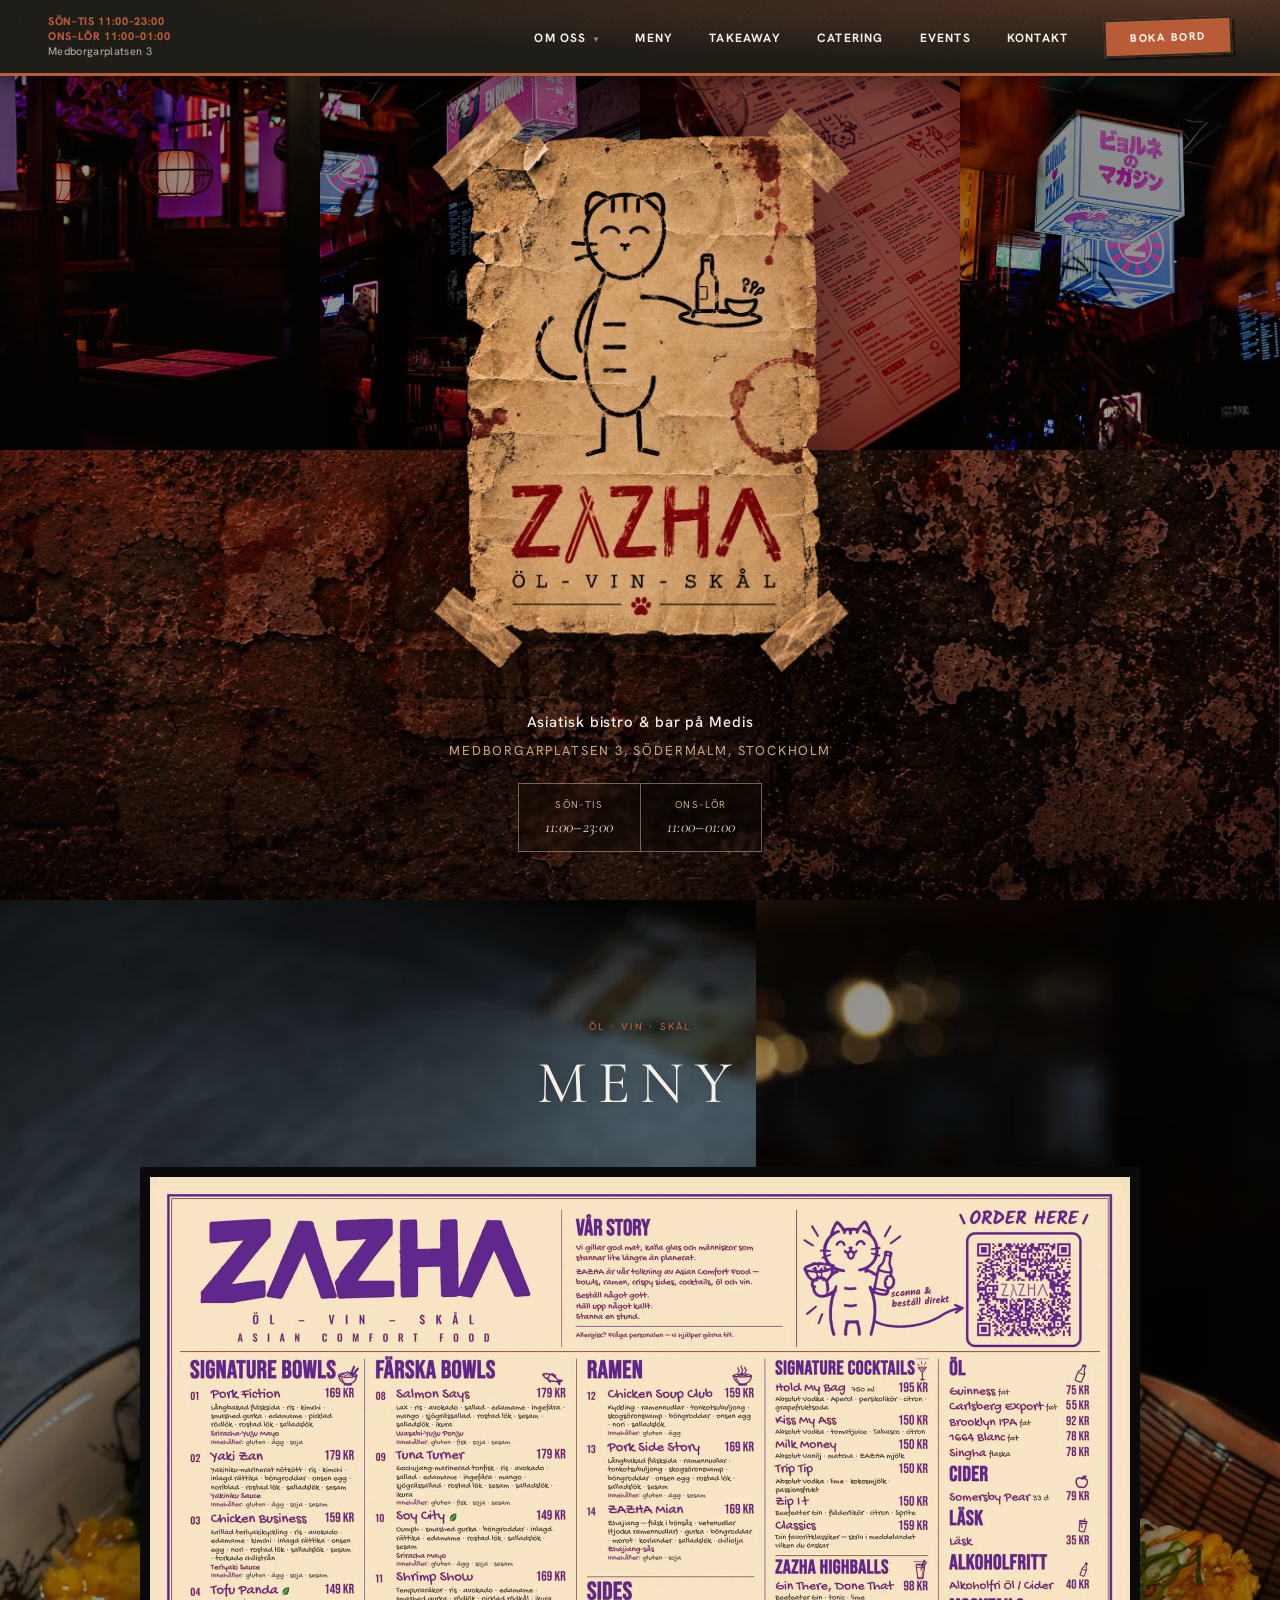
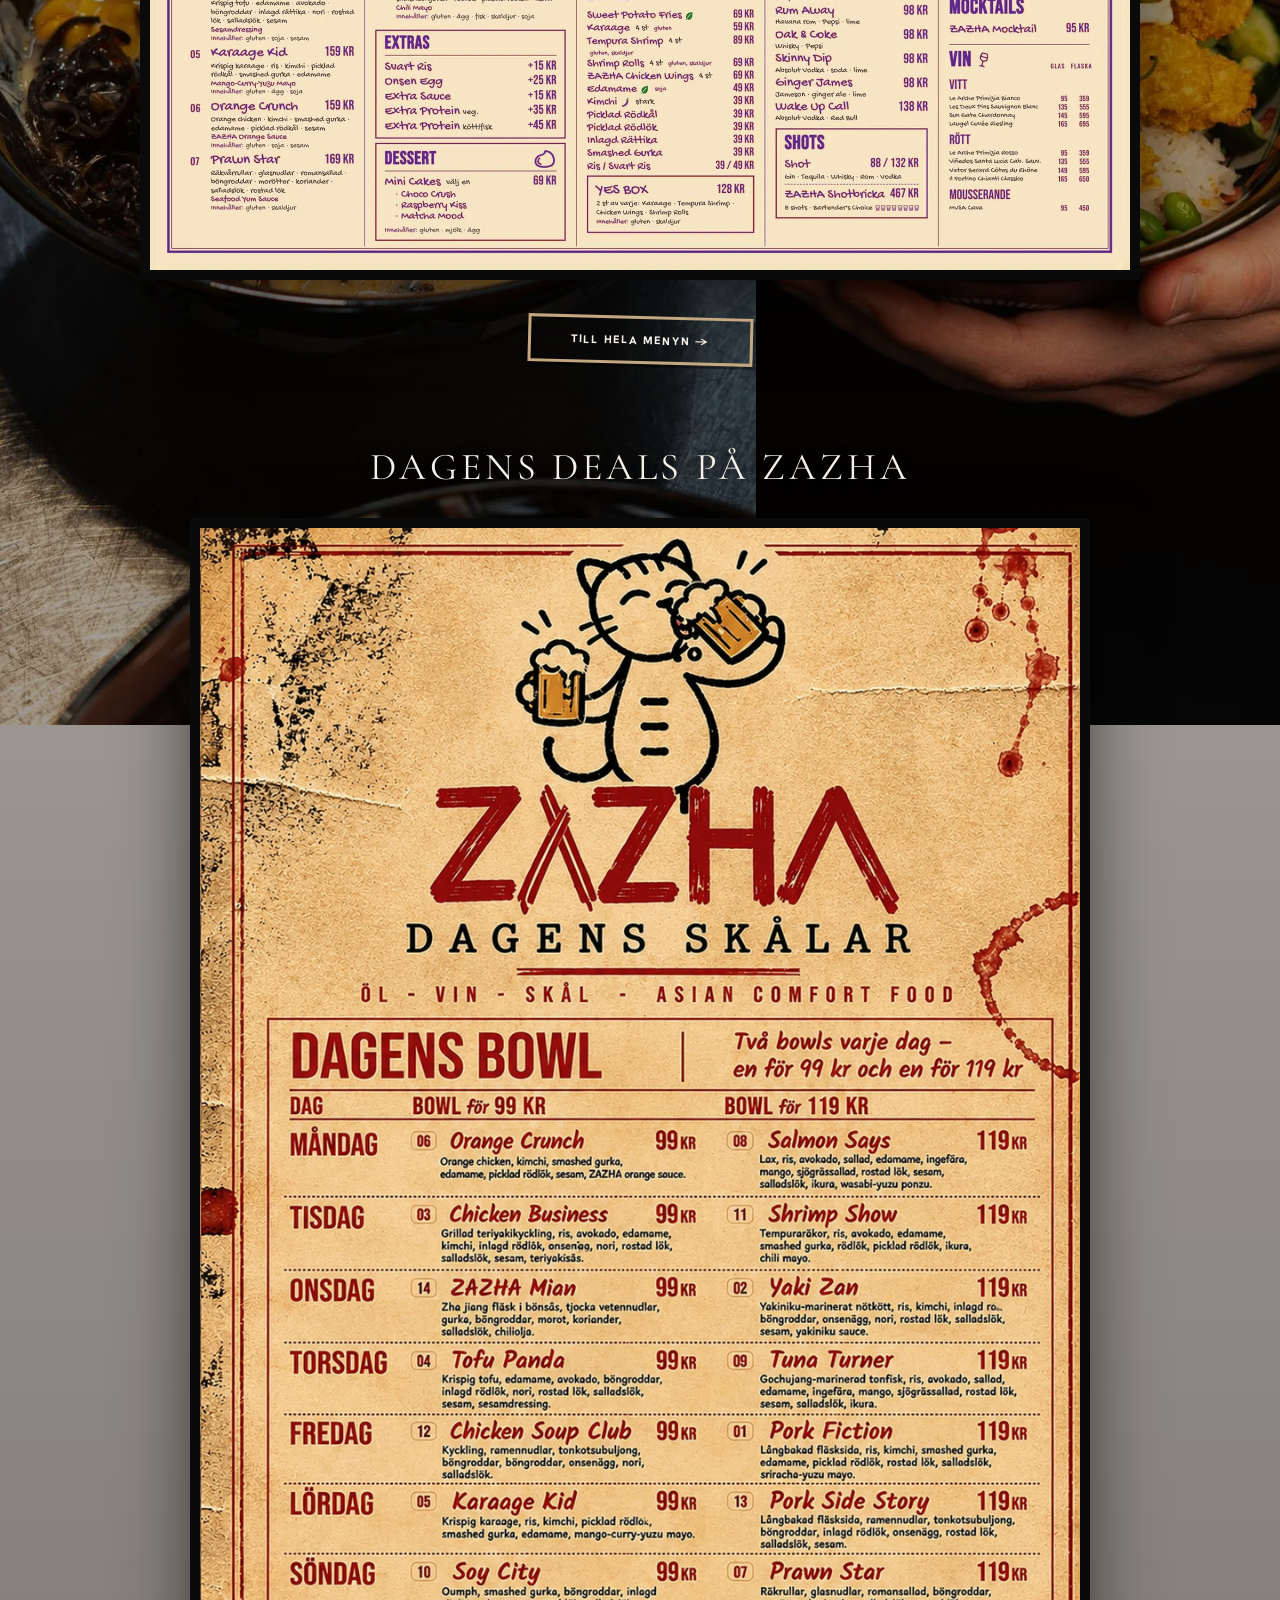
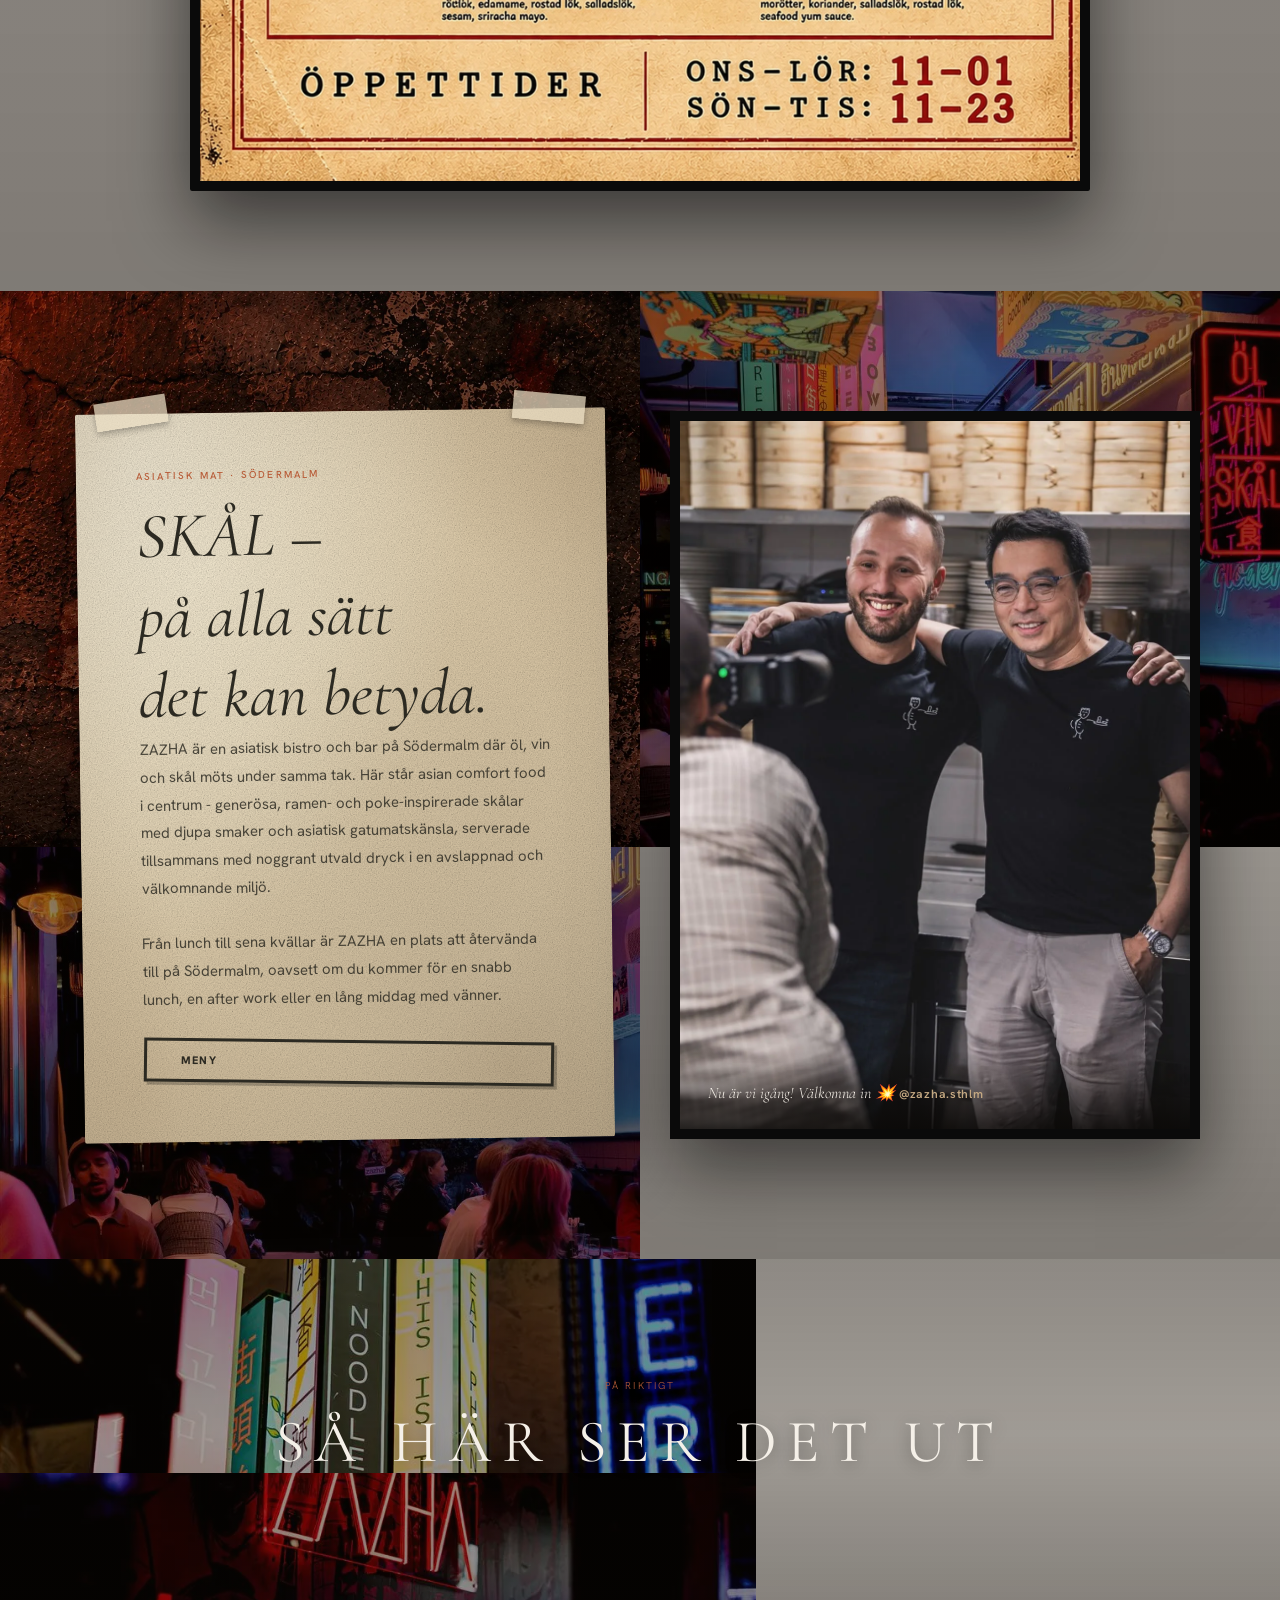
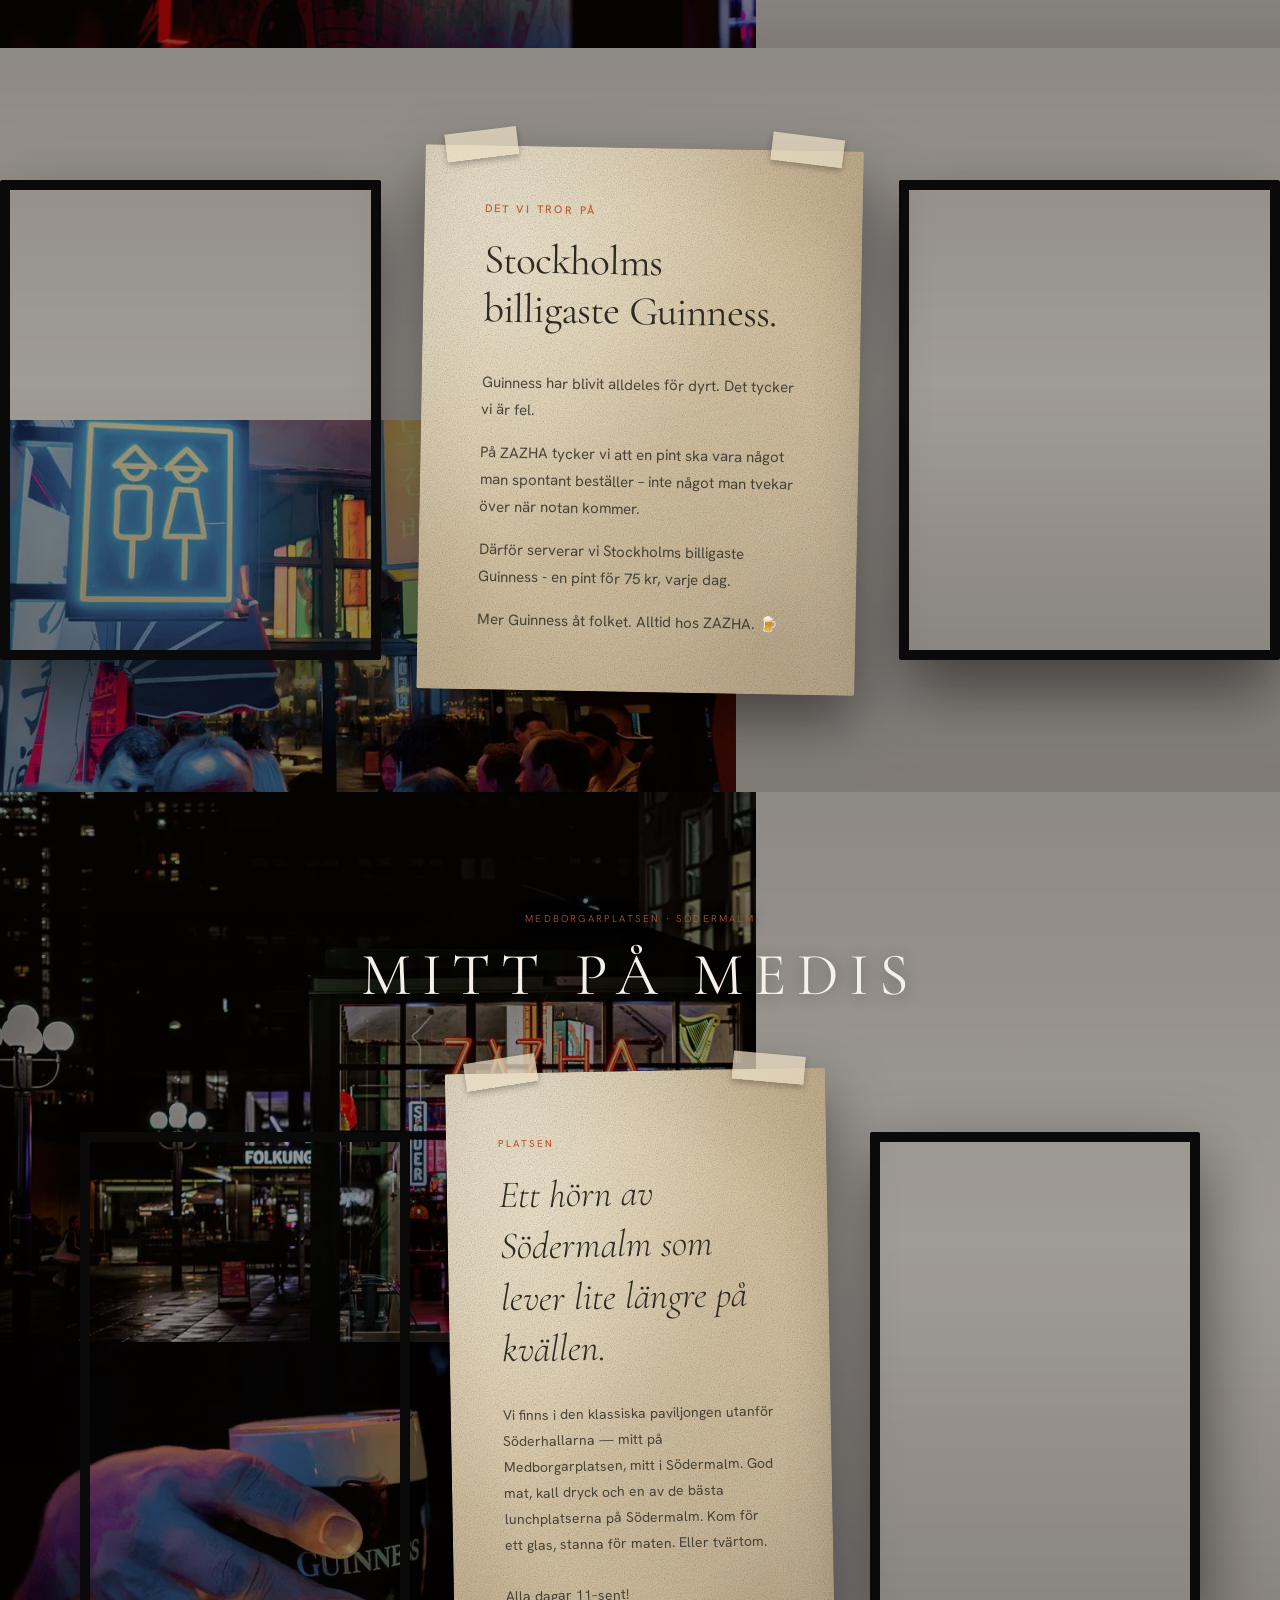
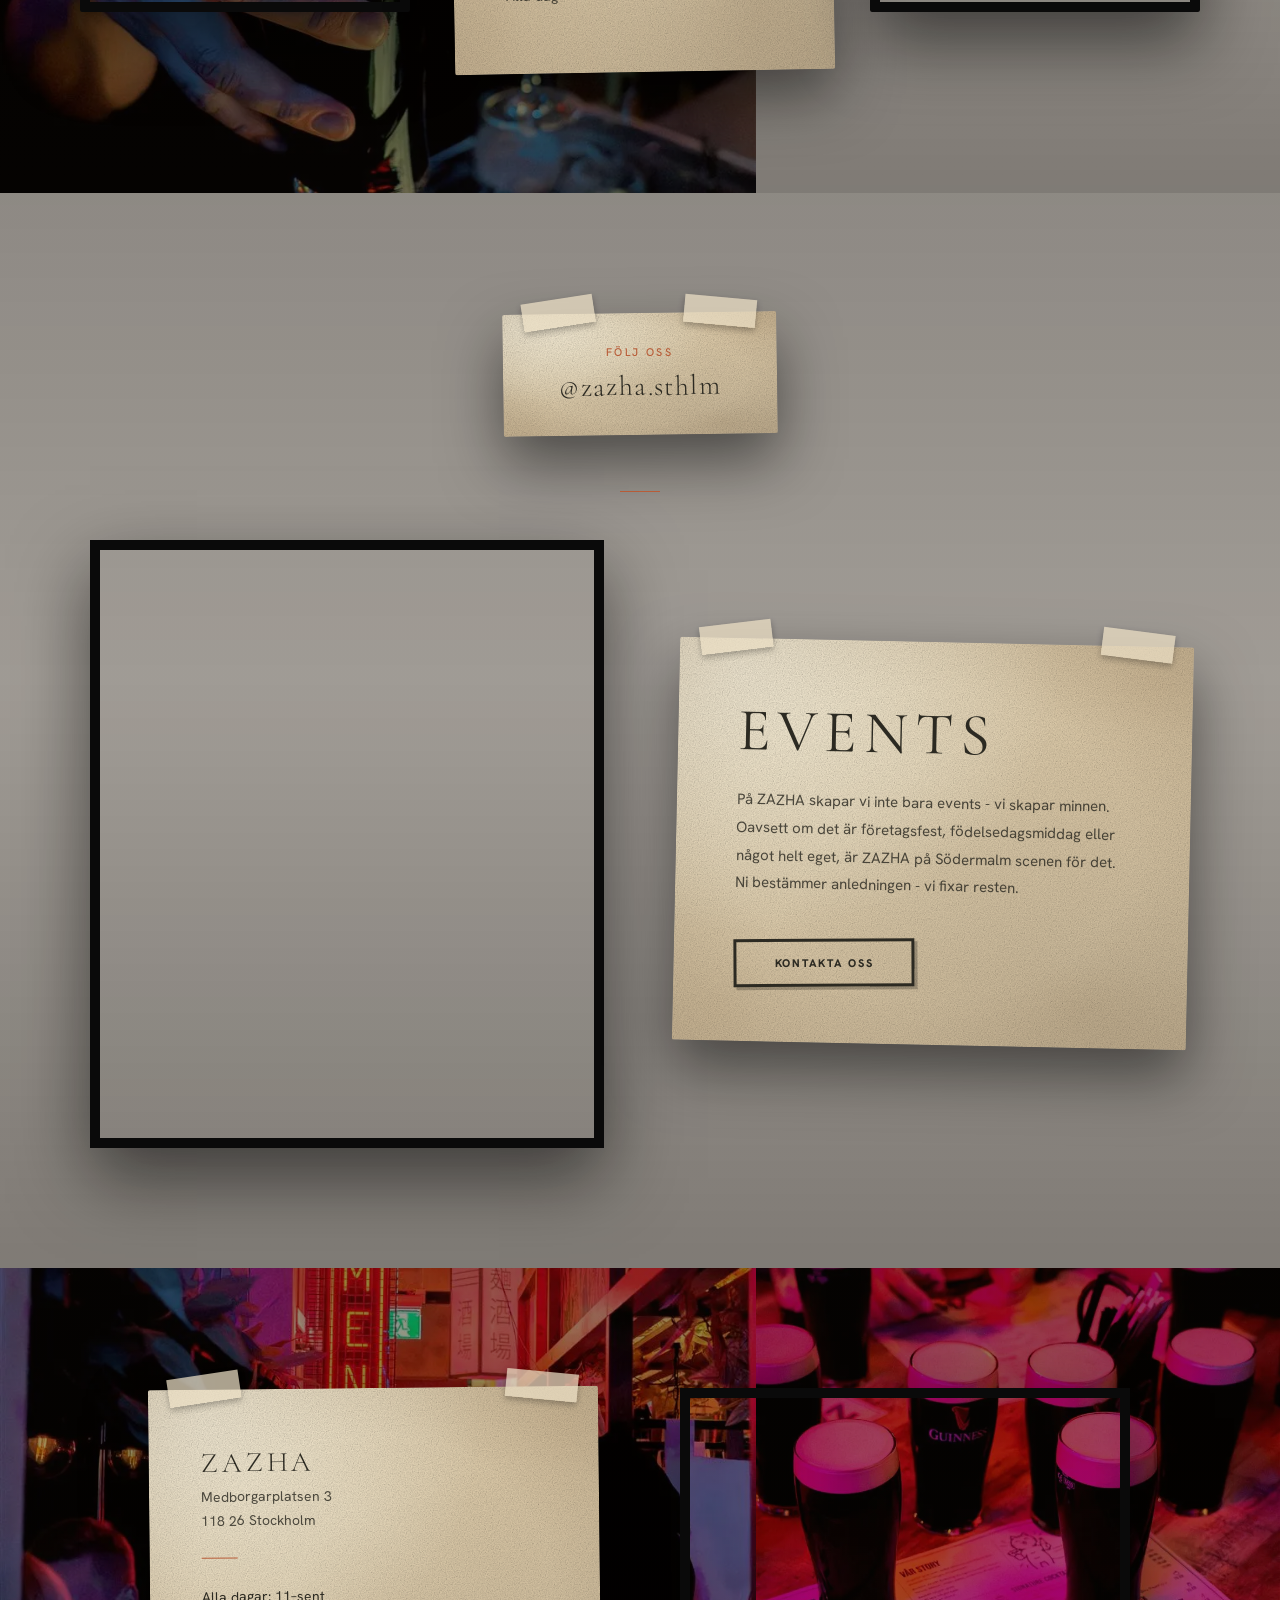
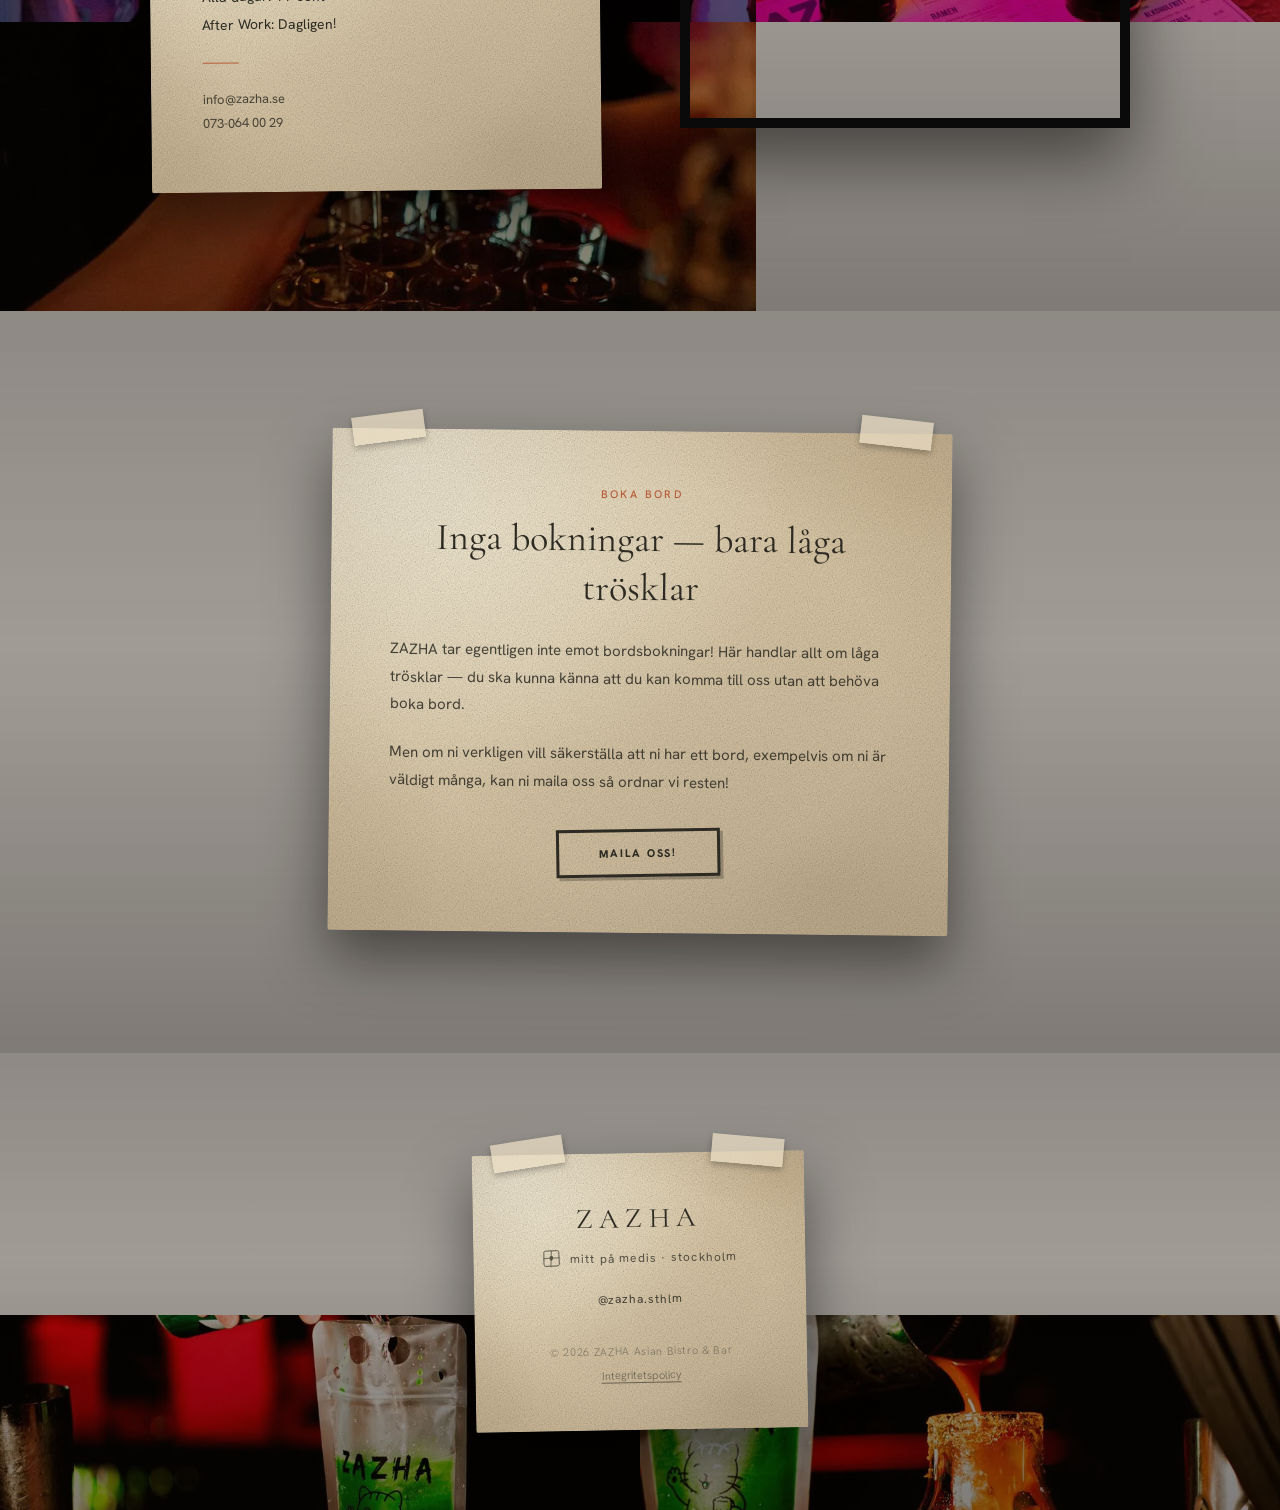
==== commit da676f4e: "Lägg till 21 nya bilder i hero-bildspelet och ZAZHA in Action - Tre nya mosaik-slides (9–11) på star" ====
--- a/index.html
+++ b/index.html
@@ -544,6 +544,9 @@
     .mosaic-6 { grid-template-columns: 1.1fr 1.1fr 0.8fr 1.3fr; grid-template-rows: 1.1fr 0.9fr; }
     .mosaic-7 { grid-template-columns: 0.85fr 1.25fr 1.1fr 0.9fr; grid-template-rows: 0.9fr 1.1fr; }
     .mosaic-8 { grid-template-columns: 1.2fr 0.9fr 1.3fr 0.75fr; grid-template-rows: 1fr 1fr; }
+    .mosaic-9 { grid-template-columns: 1.25fr 0.85fr 1fr 1.15fr; grid-template-rows: 1.1fr 0.9fr; }
+    .mosaic-10 { grid-template-columns: 0.95fr 1.3fr 0.8fr 1.2fr; grid-template-rows: 0.95fr 1.05fr; }
+    .mosaic-11 { grid-template-columns: 1.15fr 1fr 1.3fr 0.8fr; grid-template-rows: 1.05fr 0.95fr; }
 
     /* Smaller 4-tile mosaic — used as the per-section backdrop slideshow */
     .mosaic-sm-1 { grid-template-columns: 1.3fr 0.9fr; grid-template-rows: 1.1fr 0.9fr; }
@@ -552,7 +555,7 @@
     .mosaic-sm-4 { grid-template-columns: 1.15fr 0.85fr; grid-template-rows: 1fr 1fr; }
 
     @media (max-width: 900px) {
-      .mosaic-1, .mosaic-2, .mosaic-3, .mosaic-4, .mosaic-5, .mosaic-6, .mosaic-7, .mosaic-8 {
+      .mosaic-1, .mosaic-2, .mosaic-3, .mosaic-4, .mosaic-5, .mosaic-6, .mosaic-7, .mosaic-8, .mosaic-9, .mosaic-10, .mosaic-11 {
         grid-template-columns: repeat(2, 1fr) !important; grid-template-rows: repeat(4, 1fr) !important;
       }
     }
@@ -1727,6 +1730,36 @@
         <div class="mosaic-tile"><picture><source data-srcset="images/action-57.webp" type="image/webp"><img data-src="images/action-57.jpg" alt="" decoding="async"></picture></div>
         <div class="mosaic-tile"><picture><source data-srcset="images/action-58.webp" type="image/webp"><img data-src="images/action-58.jpg" alt="" decoding="async"></picture></div>
         <div class="mosaic-tile"><picture><source data-srcset="images/action-59.webp" type="image/webp"><img data-src="images/action-59.jpg" alt="" decoding="async"></picture></div>
+      </div>
+      <div class="hero-slide hero-mosaic mosaic-9">
+        <div class="mosaic-tile"><picture><source data-srcset="images/action-83.webp" type="image/webp"><img data-src="images/action-83.jpg" alt="" decoding="async"></picture></div>
+        <div class="mosaic-tile"><picture><source data-srcset="images/action-86.webp" type="image/webp"><img data-src="images/action-86.jpg" alt="" decoding="async"></picture></div>
+        <div class="mosaic-tile"><picture><source data-srcset="images/action-91.webp" type="image/webp"><img data-src="images/action-91.jpg" alt="" decoding="async"></picture></div>
+        <div class="mosaic-tile"><picture><source data-srcset="images/meny-mat-03.webp" type="image/webp"><img data-src="images/meny-mat-03.jpg" alt="" decoding="async"></picture></div>
+        <div class="mosaic-tile"><picture><source data-srcset="images/action-93.webp" type="image/webp"><img data-src="images/action-93.jpg" alt="" decoding="async"></picture></div>
+        <div class="mosaic-tile"><picture><source data-srcset="images/action-97.webp" type="image/webp"><img data-src="images/action-97.jpg" alt="" decoding="async"></picture></div>
+        <div class="mosaic-tile"><picture><source data-srcset="images/action-101.webp" type="image/webp"><img data-src="images/action-101.jpg" alt="" decoding="async"></picture></div>
+        <div class="mosaic-tile"><picture><source data-srcset="images/action-103.webp" type="image/webp"><img data-src="images/action-103.jpg" alt="" decoding="async"></picture></div>
+      </div>
+      <div class="hero-slide hero-mosaic mosaic-10">
+        <div class="mosaic-tile"><picture><source data-srcset="images/action-85.webp" type="image/webp"><img data-src="images/action-85.jpg" alt="" decoding="async"></picture></div>
+        <div class="mosaic-tile"><picture><source data-srcset="images/action-88.webp" type="image/webp"><img data-src="images/action-88.jpg" alt="" decoding="async"></picture></div>
+        <div class="mosaic-tile"><picture><source data-srcset="images/meny-mat-06.webp" type="image/webp"><img data-src="images/meny-mat-06.jpg" alt="" decoding="async"></picture></div>
+        <div class="mosaic-tile"><picture><source data-srcset="images/action-90.webp" type="image/webp"><img data-src="images/action-90.jpg" alt="" decoding="async"></picture></div>
+        <div class="mosaic-tile"><picture><source data-srcset="images/action-94.webp" type="image/webp"><img data-src="images/action-94.jpg" alt="" decoding="async"></picture></div>
+        <div class="mosaic-tile"><picture><source data-srcset="images/action-96.webp" type="image/webp"><img data-src="images/action-96.jpg" alt="" decoding="async"></picture></div>
+        <div class="mosaic-tile"><picture><source data-srcset="images/action-99.webp" type="image/webp"><img data-src="images/action-99.jpg" alt="" decoding="async"></picture></div>
+        <div class="mosaic-tile"><picture><source data-srcset="images/action-84.webp" type="image/webp"><img data-src="images/action-84.jpg" alt="" decoding="async"></picture></div>
+      </div>
+      <div class="hero-slide hero-mosaic mosaic-11">
+        <div class="mosaic-tile"><picture><source data-srcset="images/action-87.webp" type="image/webp"><img data-src="images/action-87.jpg" alt="" decoding="async"></picture></div>
+        <div class="mosaic-tile"><picture><source data-srcset="images/action-89.webp" type="image/webp"><img data-src="images/action-89.jpg" alt="" decoding="async"></picture></div>
+        <div class="mosaic-tile"><picture><source data-srcset="images/action-92.webp" type="image/webp"><img data-src="images/action-92.jpg" alt="" decoding="async"></picture></div>
+        <div class="mosaic-tile"><picture><source data-srcset="images/action-95.webp" type="image/webp"><img data-src="images/action-95.jpg" alt="" decoding="async"></picture></div>
+        <div class="mosaic-tile"><picture><source data-srcset="images/meny-mat-10.webp" type="image/webp"><img data-src="images/meny-mat-10.jpg" alt="" decoding="async"></picture></div>
+        <div class="mosaic-tile"><picture><source data-srcset="images/action-98.webp" type="image/webp"><img data-src="images/action-98.jpg" alt="" decoding="async"></picture></div>
+        <div class="mosaic-tile"><picture><source data-srcset="images/action-100.webp" type="image/webp"><img data-src="images/action-100.jpg" alt="" decoding="async"></picture></div>
+        <div class="mosaic-tile"><picture><source data-srcset="images/action-102.webp" type="image/webp"><img data-src="images/action-102.jpg" alt="" decoding="async"></picture></div>
       </div>
     </div>
     <div class="hero-backdrop"></div>
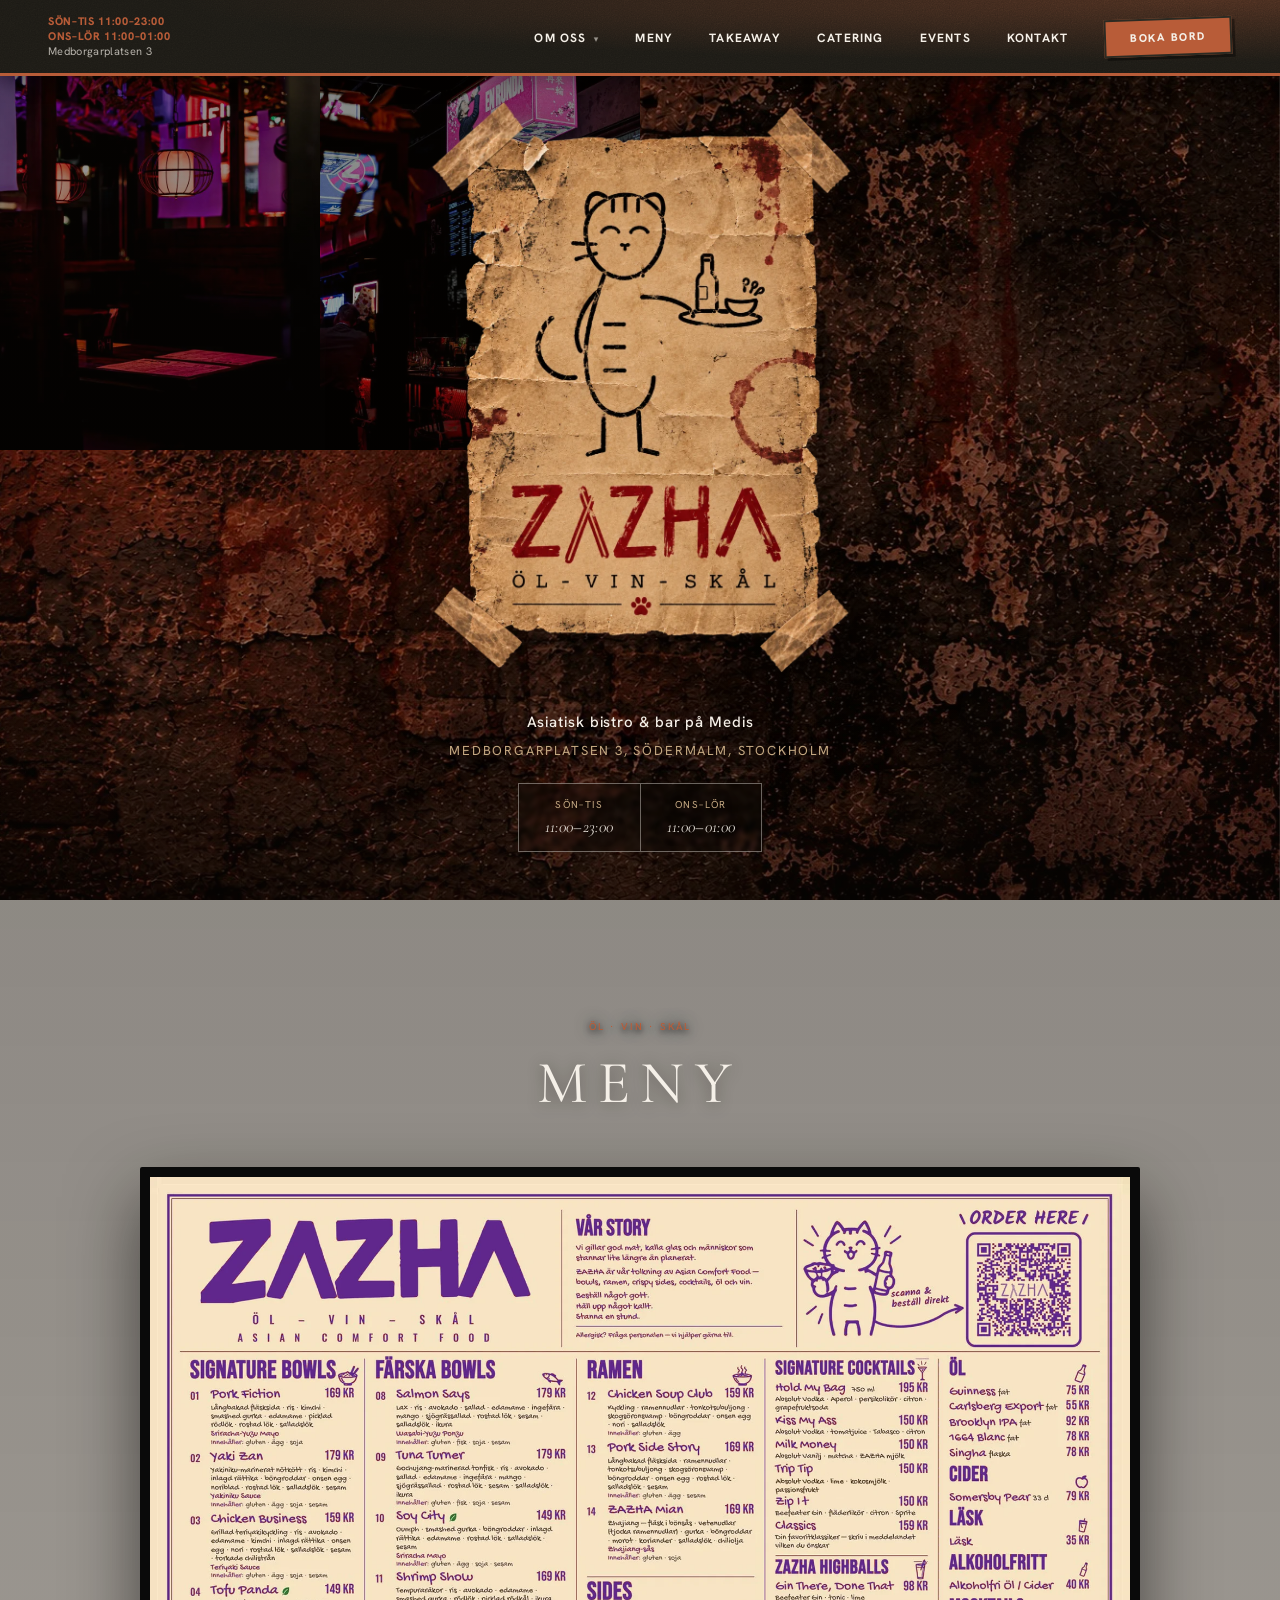
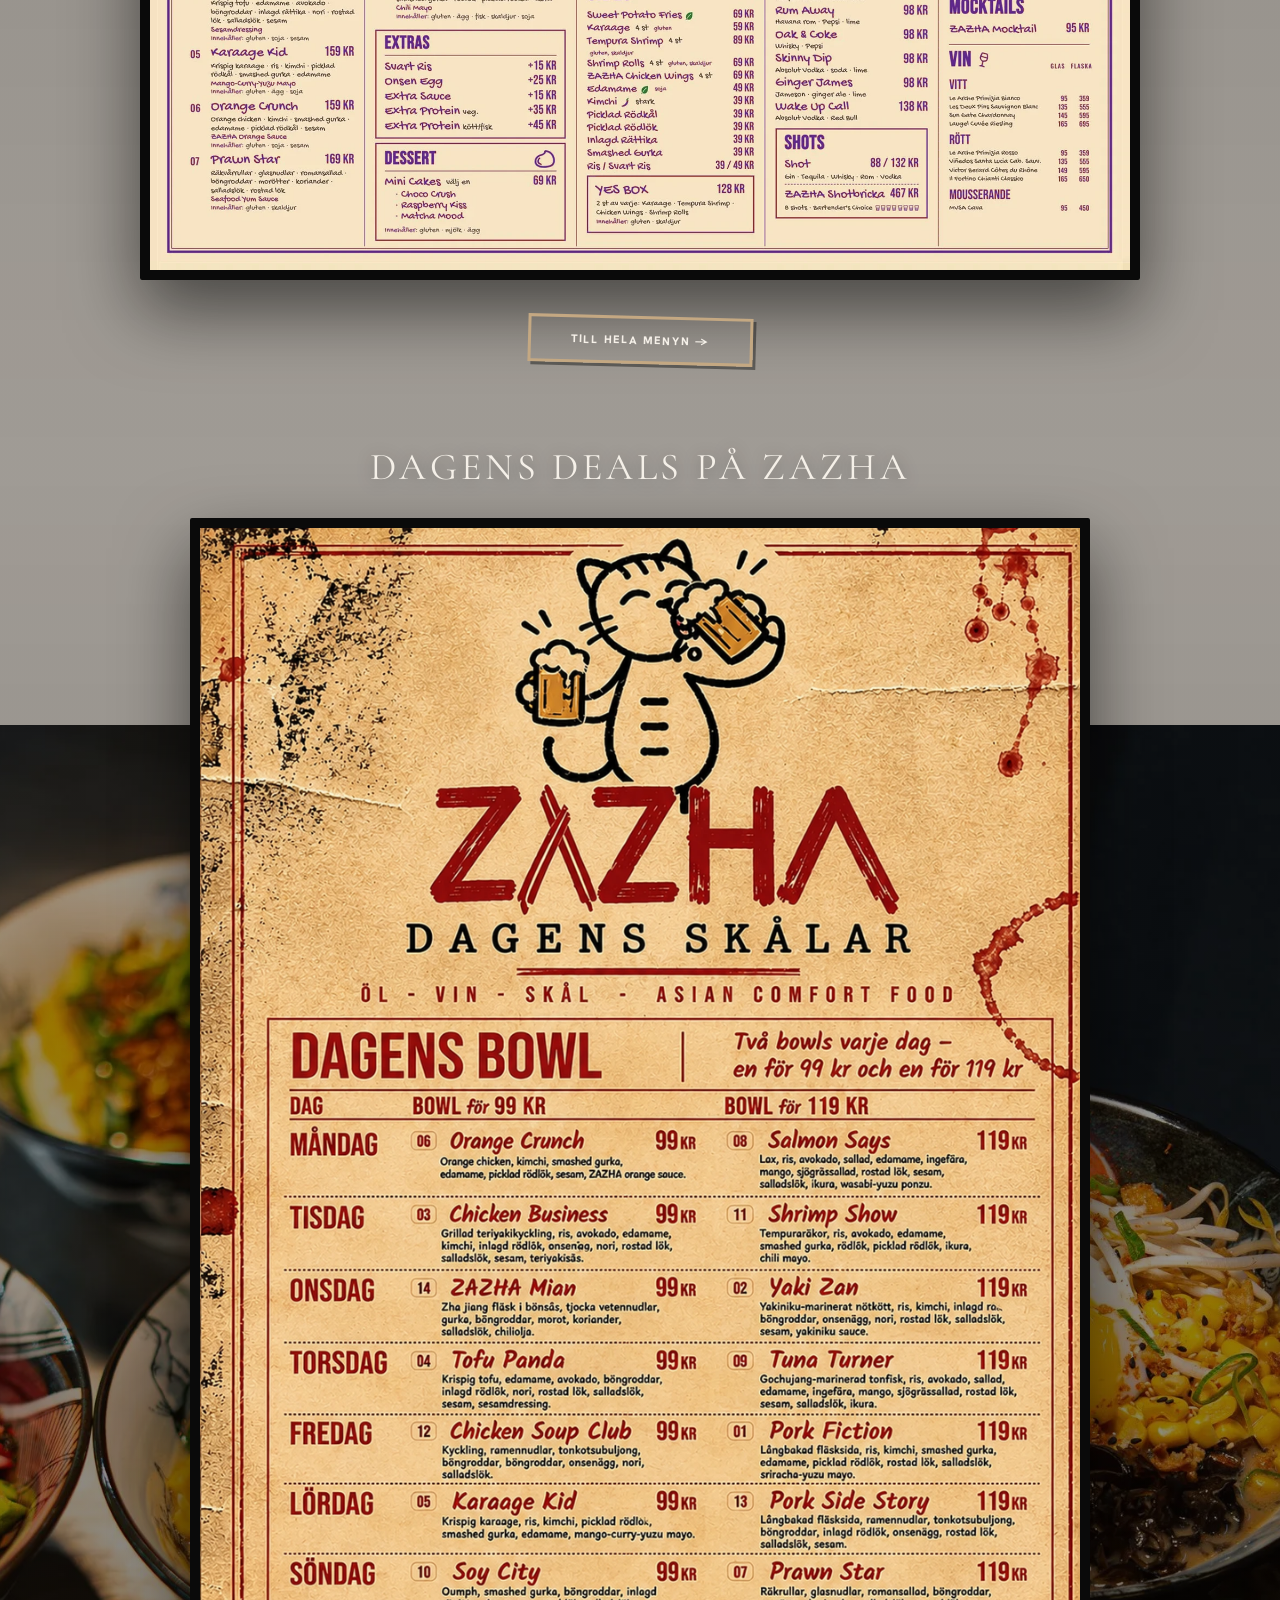
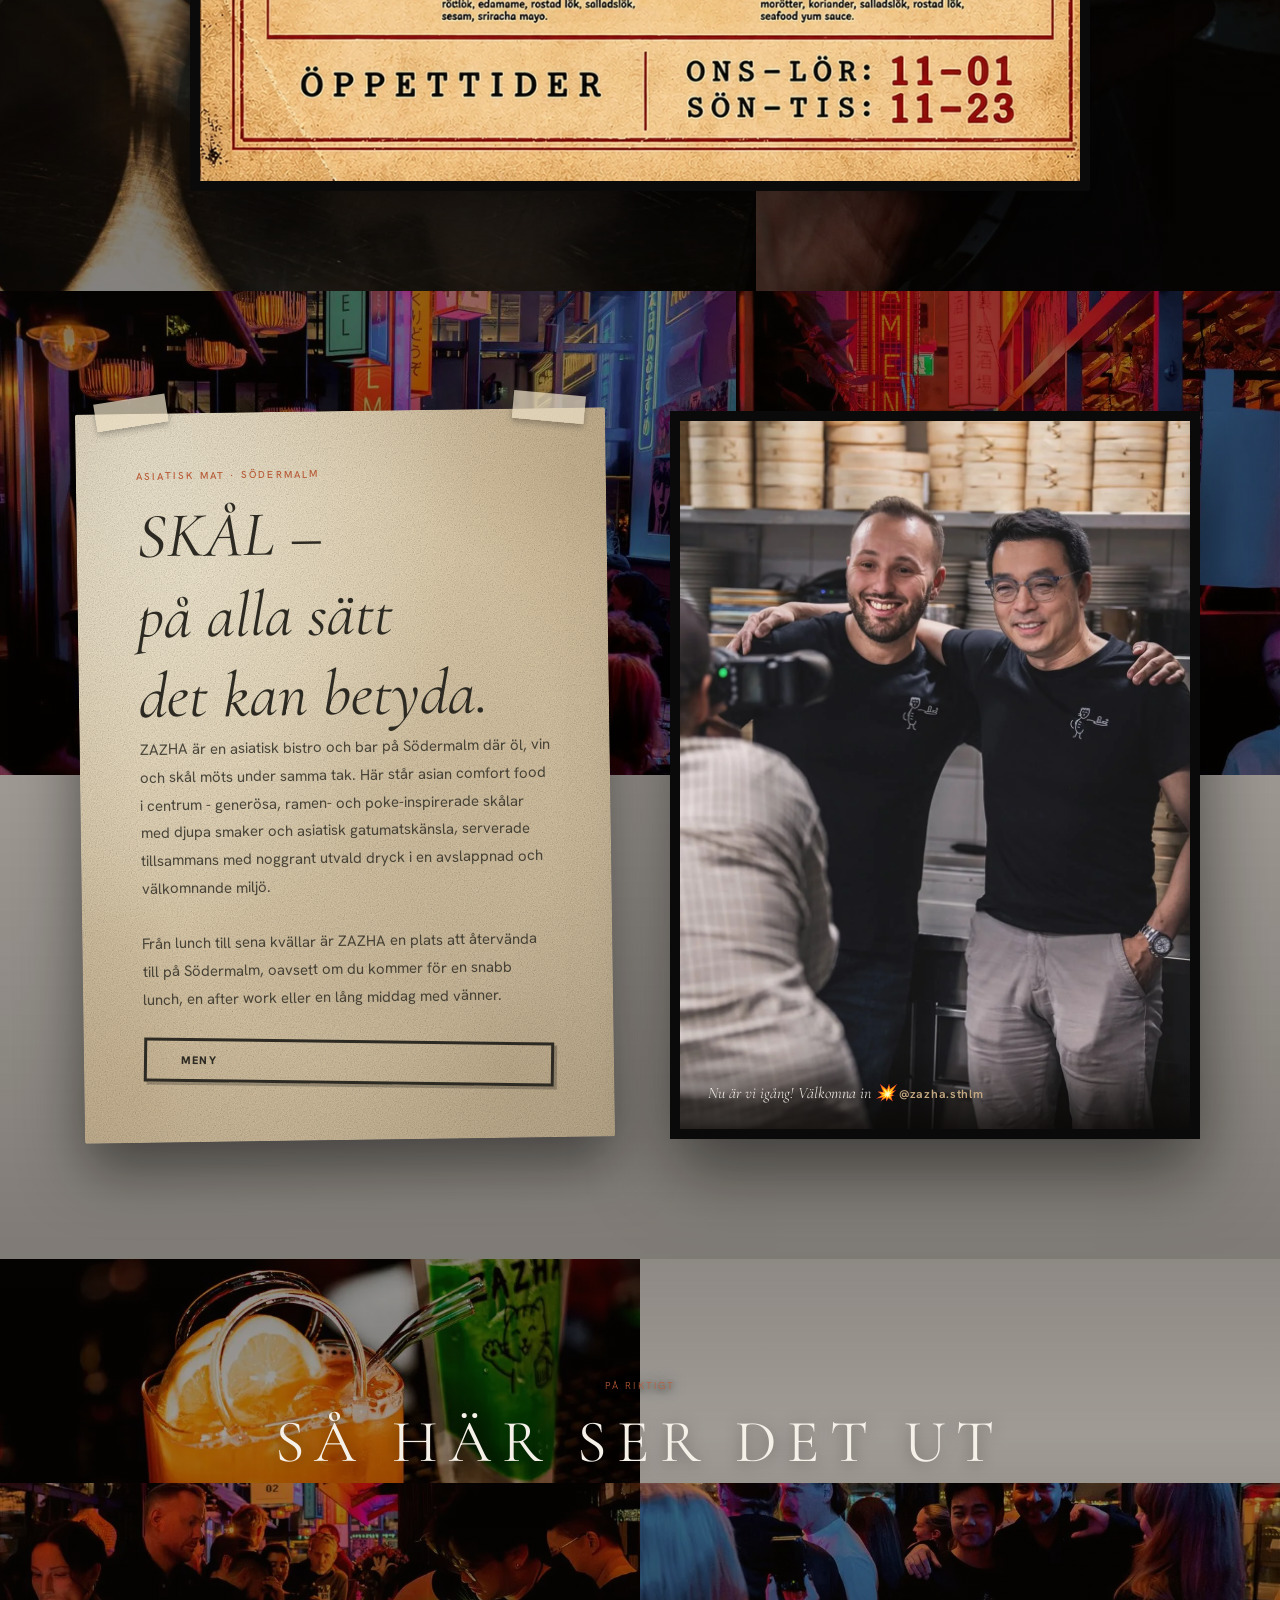
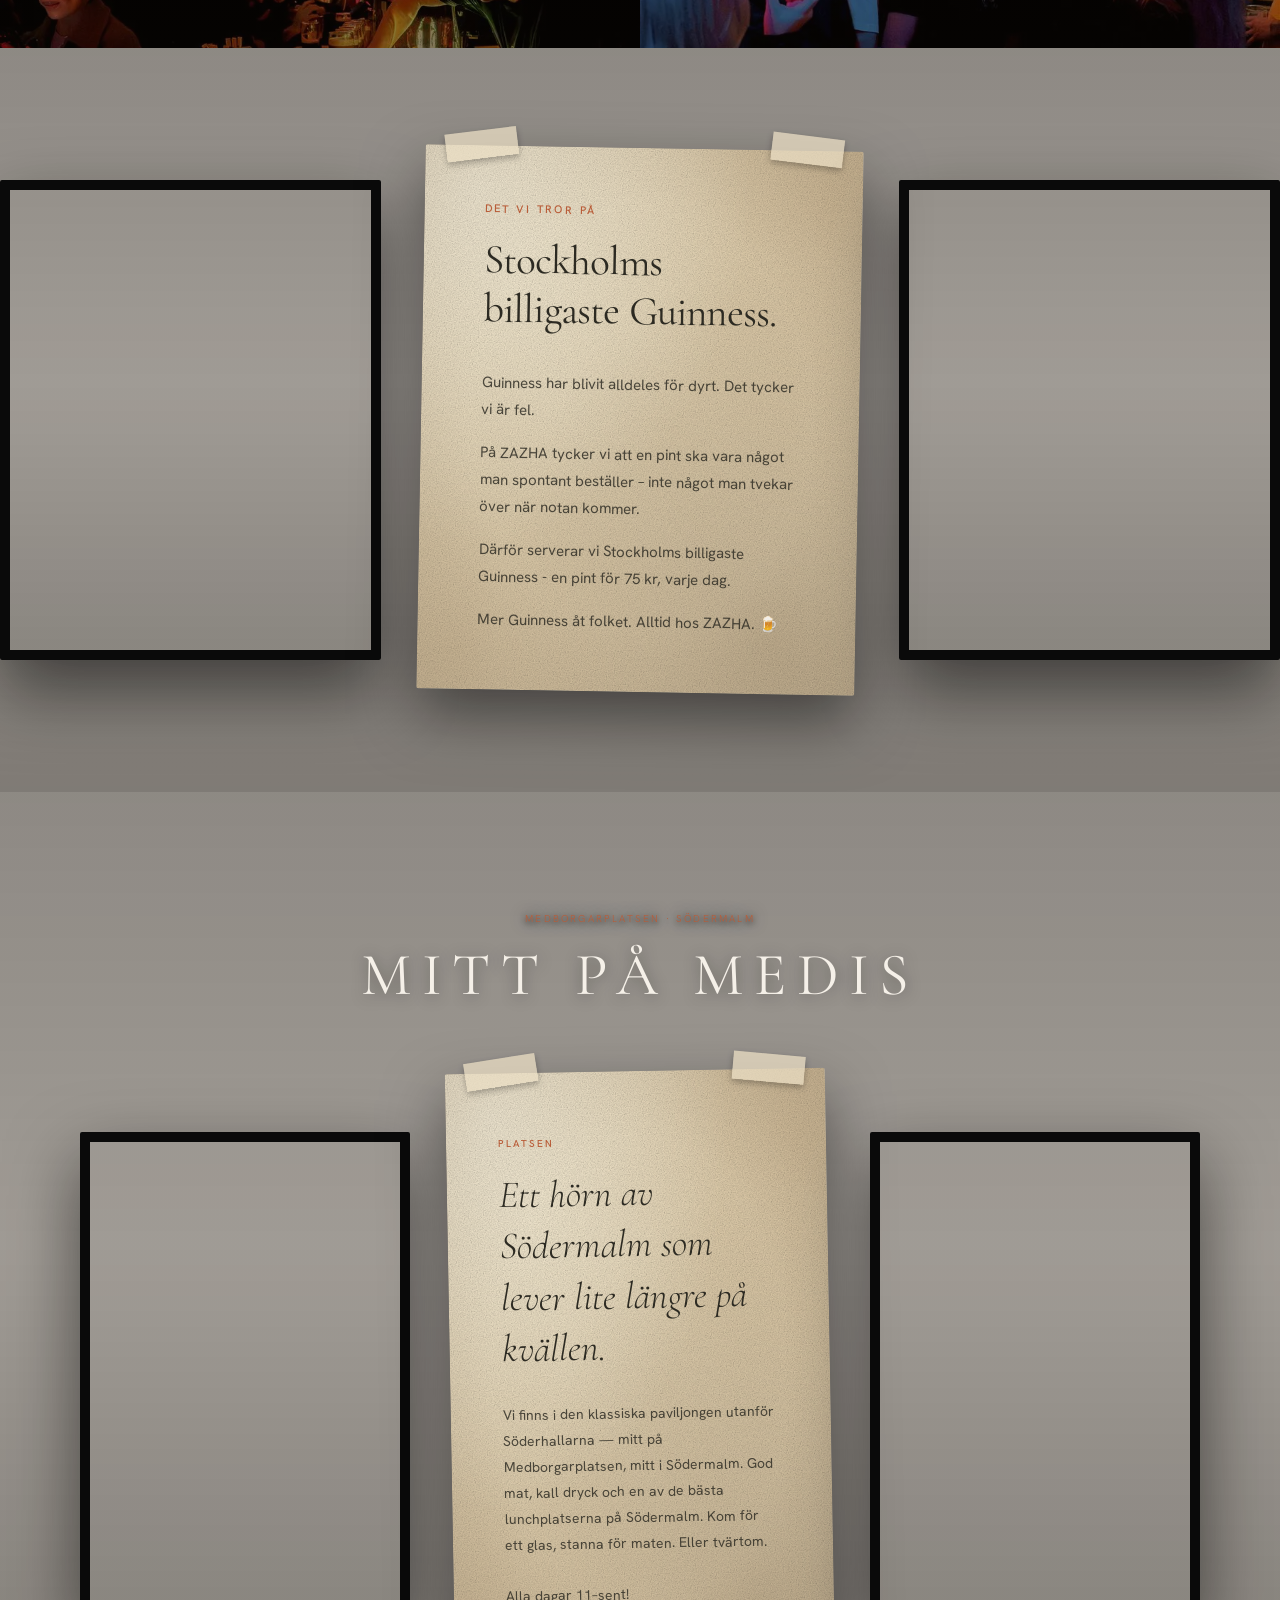
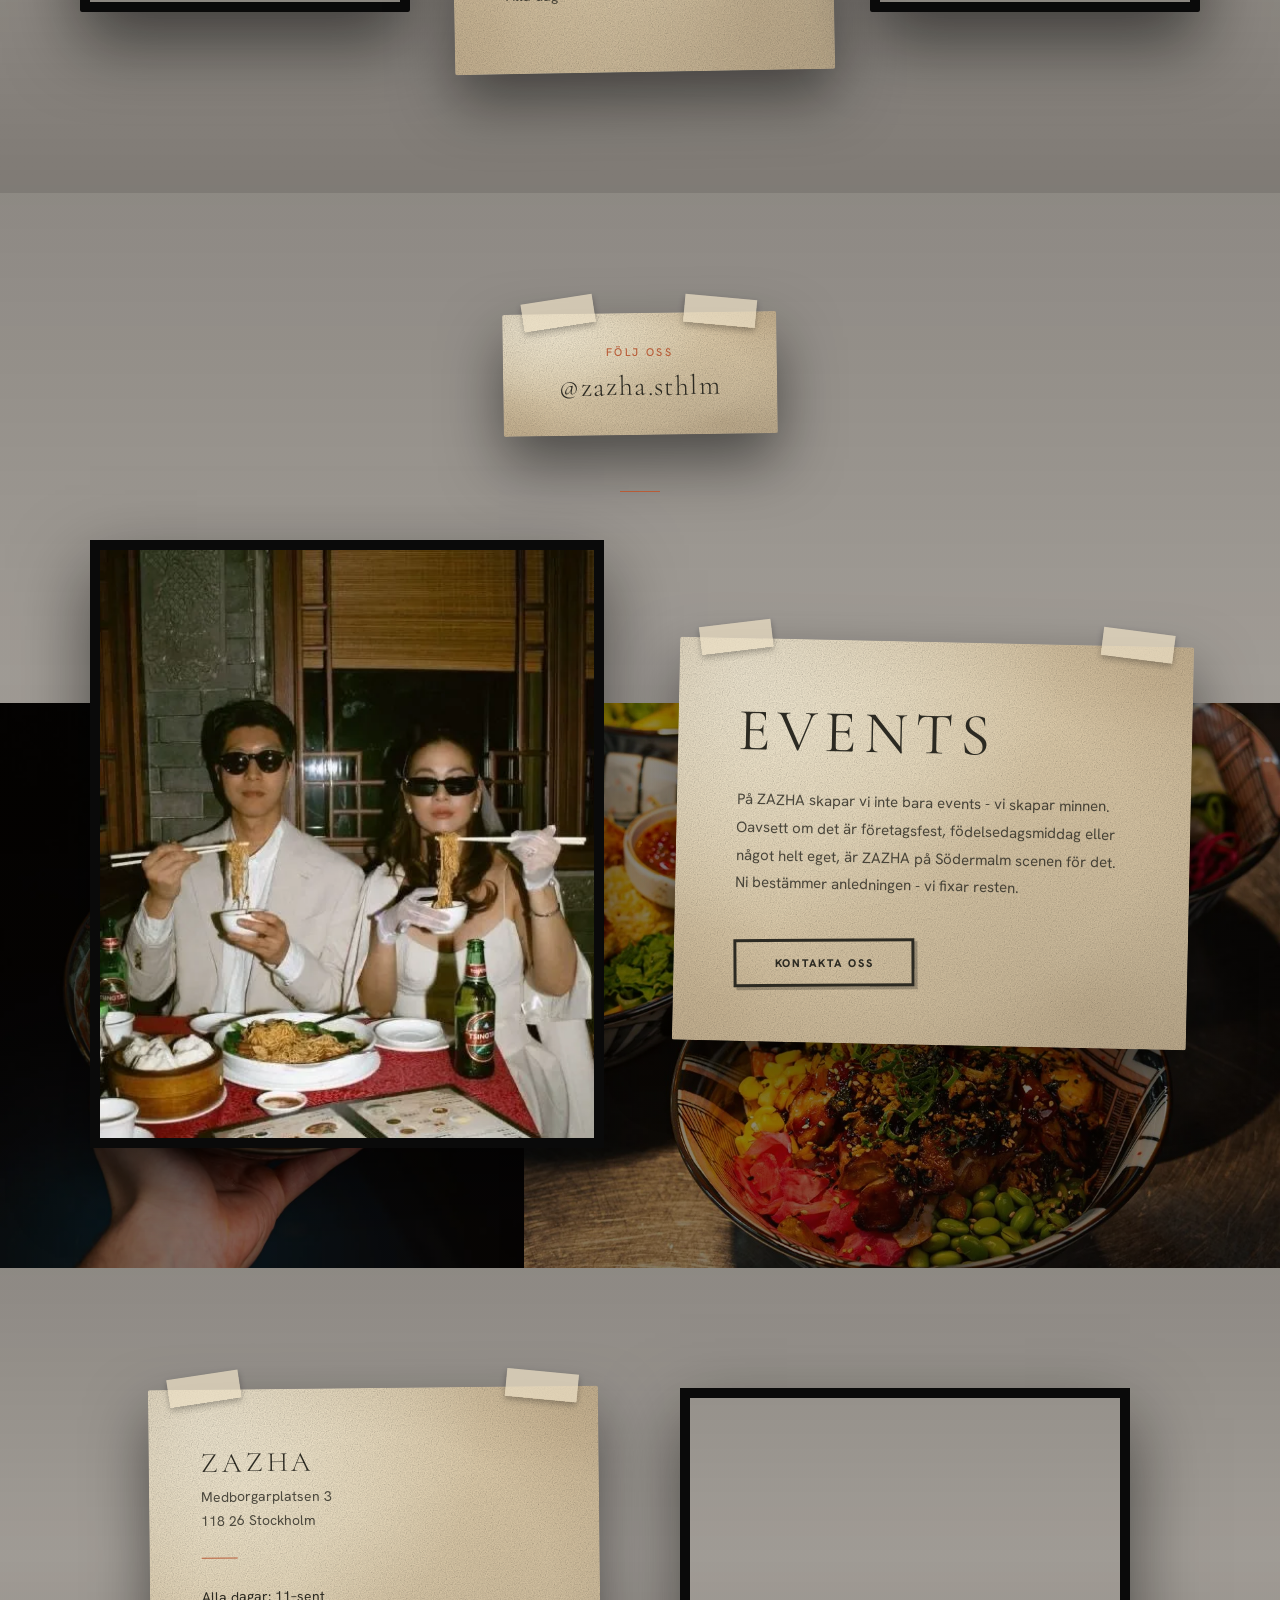
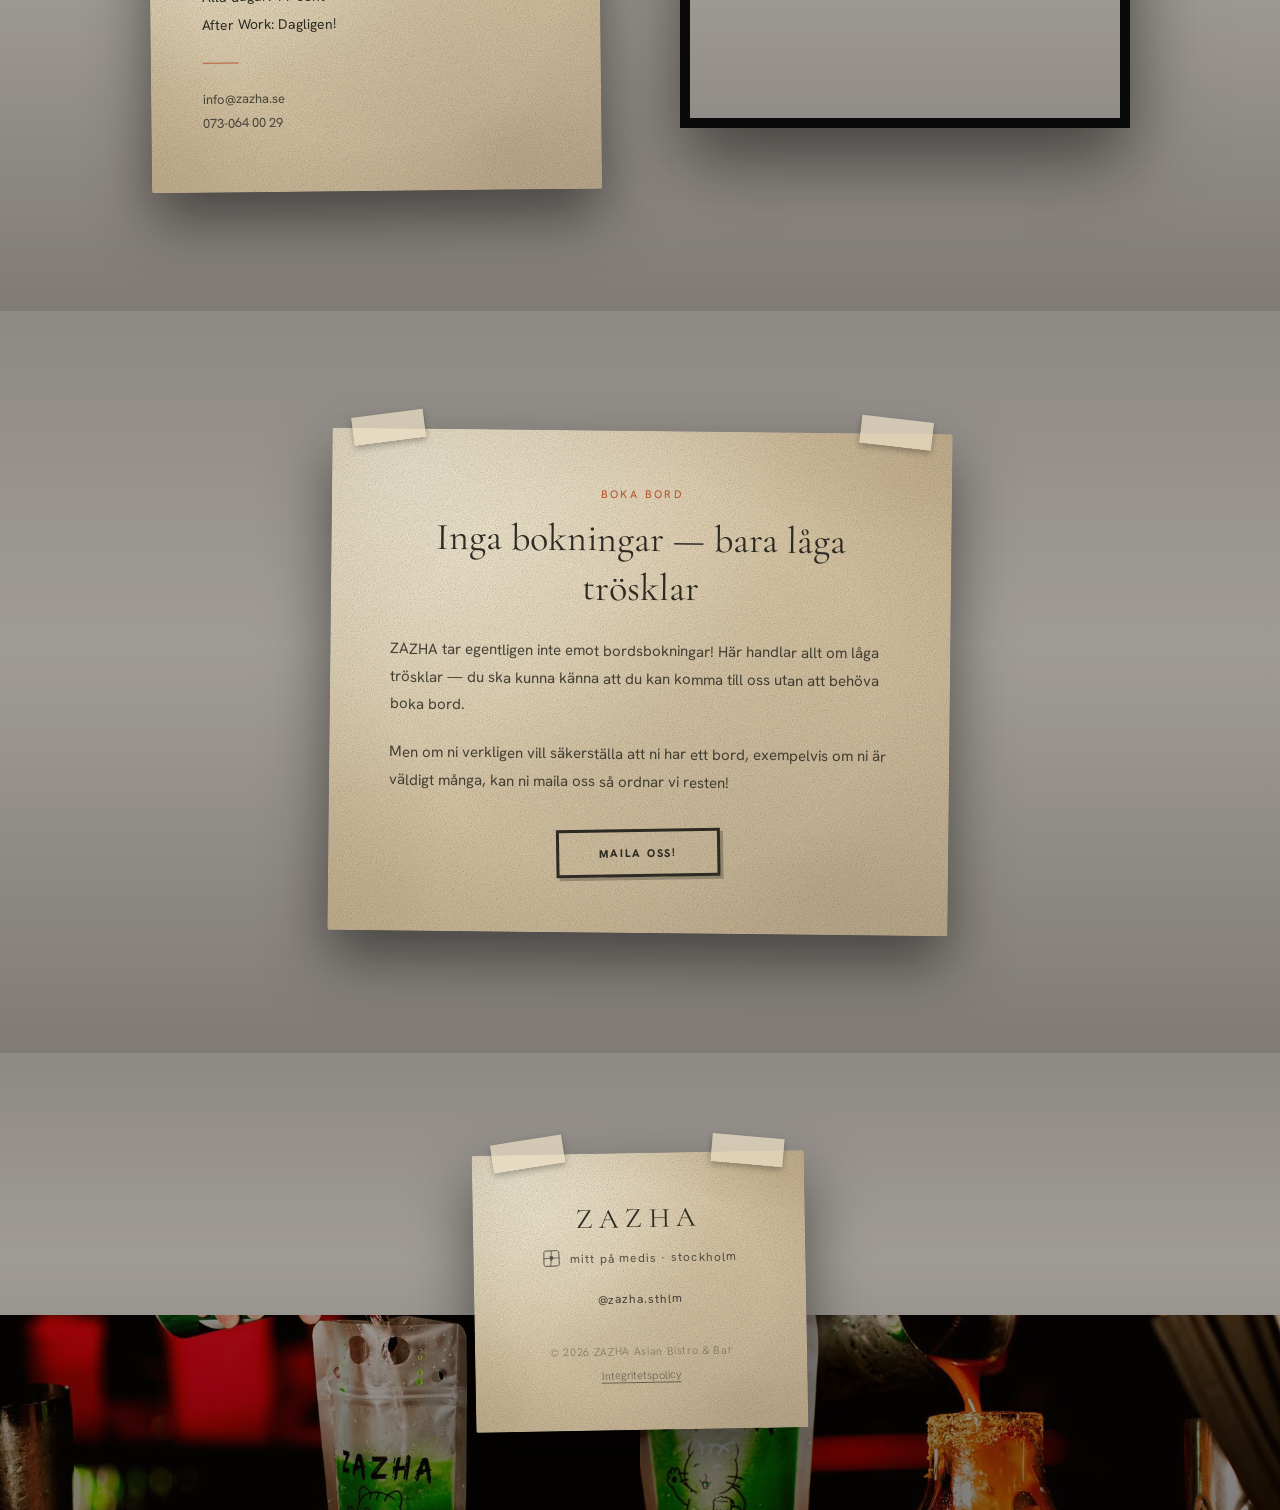
==== commit ad7f8500: "Gör faviconen kvadratisk så Google kan visa den i sökresultaten favicon.png var 512x448 — Google krä" ====
--- a/index.html
+++ b/index.html
@@ -13,8 +13,9 @@
   <meta charset="UTF-8">
   <meta name="viewport" content="width=device-width, initial-scale=1.0">
   <title>ZAZHA · Asiatisk Mat på Södermalm · Ramen, Poke Bowls & Lunch</title>
-  <link rel="icon" type="image/png" href="/favicon.png">
-  <link rel="apple-touch-icon" href="/favicon.png">
+  <link rel="icon" href="/favicon.ico" sizes="48x48">
+  <link rel="icon" type="image/png" sizes="192x192" href="/favicon.png">
+  <link rel="apple-touch-icon" sizes="180x180" href="/apple-touch-icon.png">
   <link rel="canonical" href="https://zazha.se/">
   <link rel="preconnect" href="https://fonts.googleapis.com">
   <link rel="preconnect" href="https://fonts.gstatic.com" crossorigin>
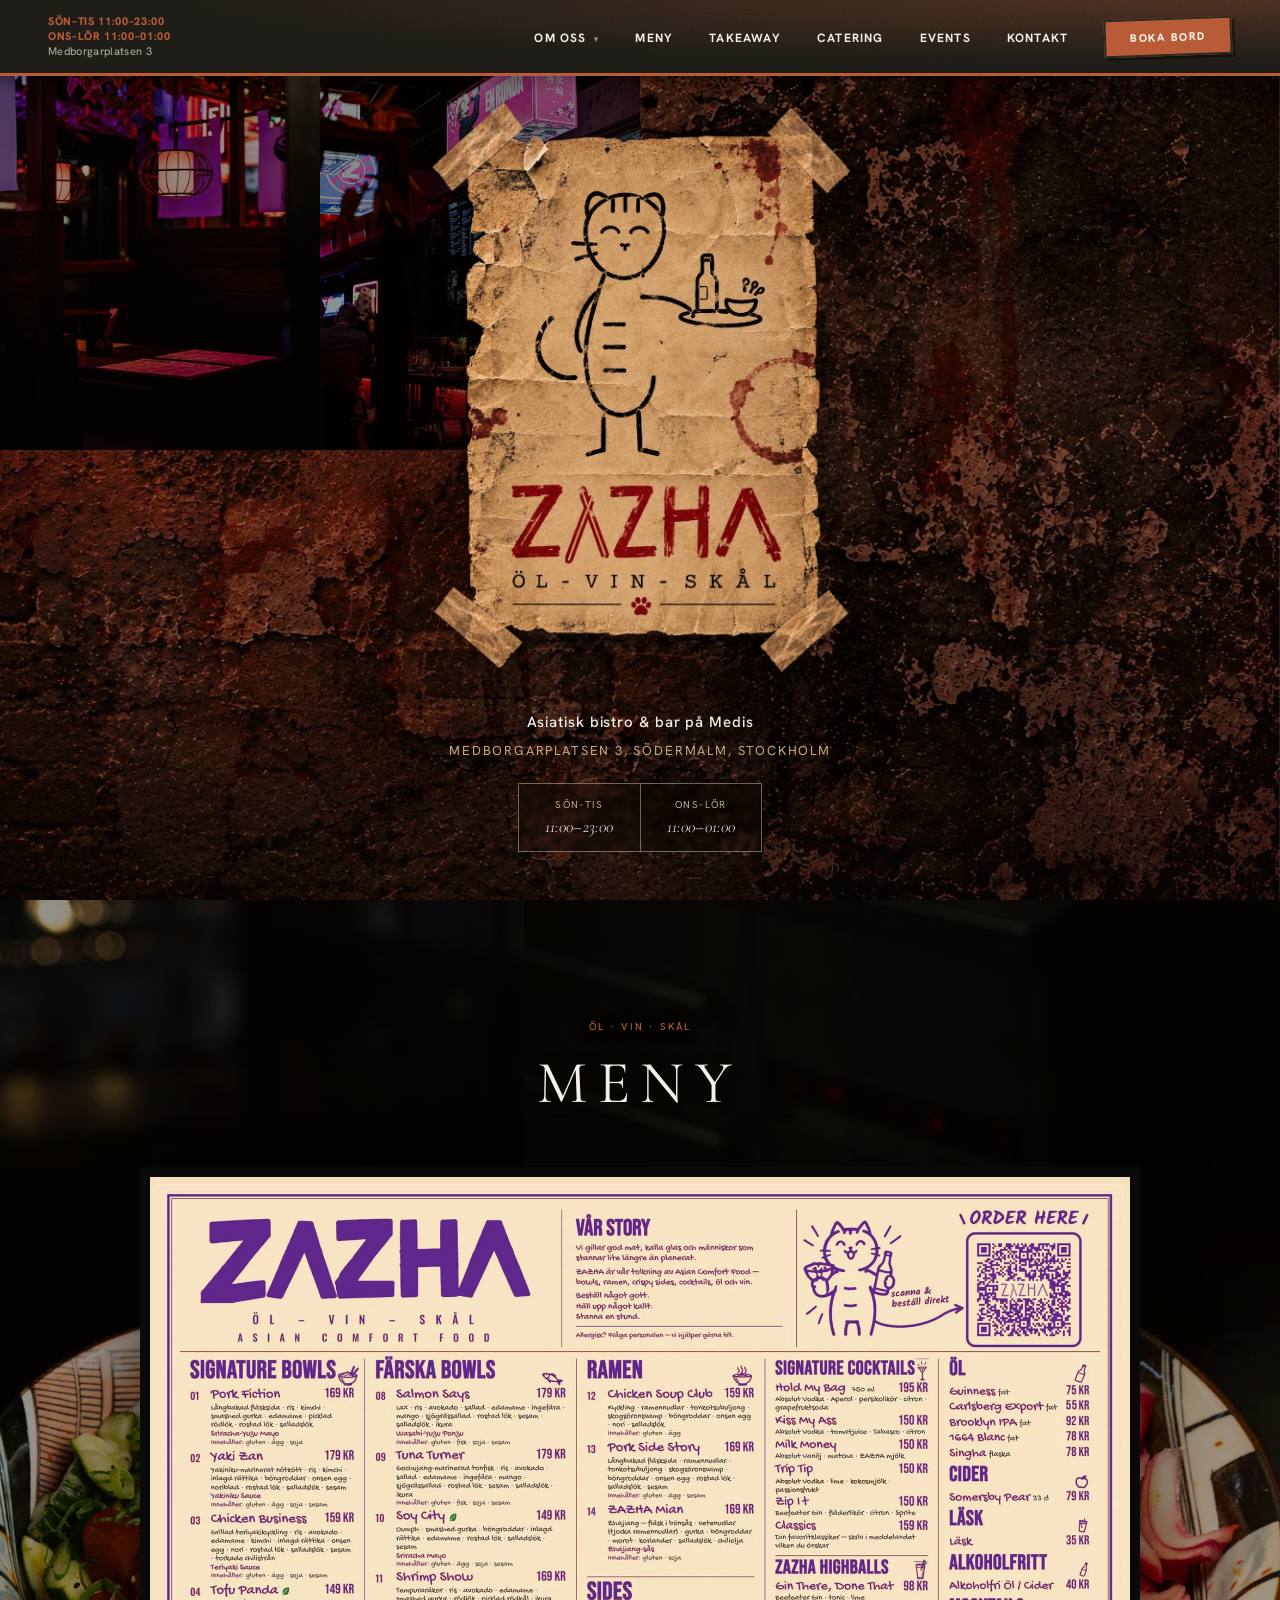
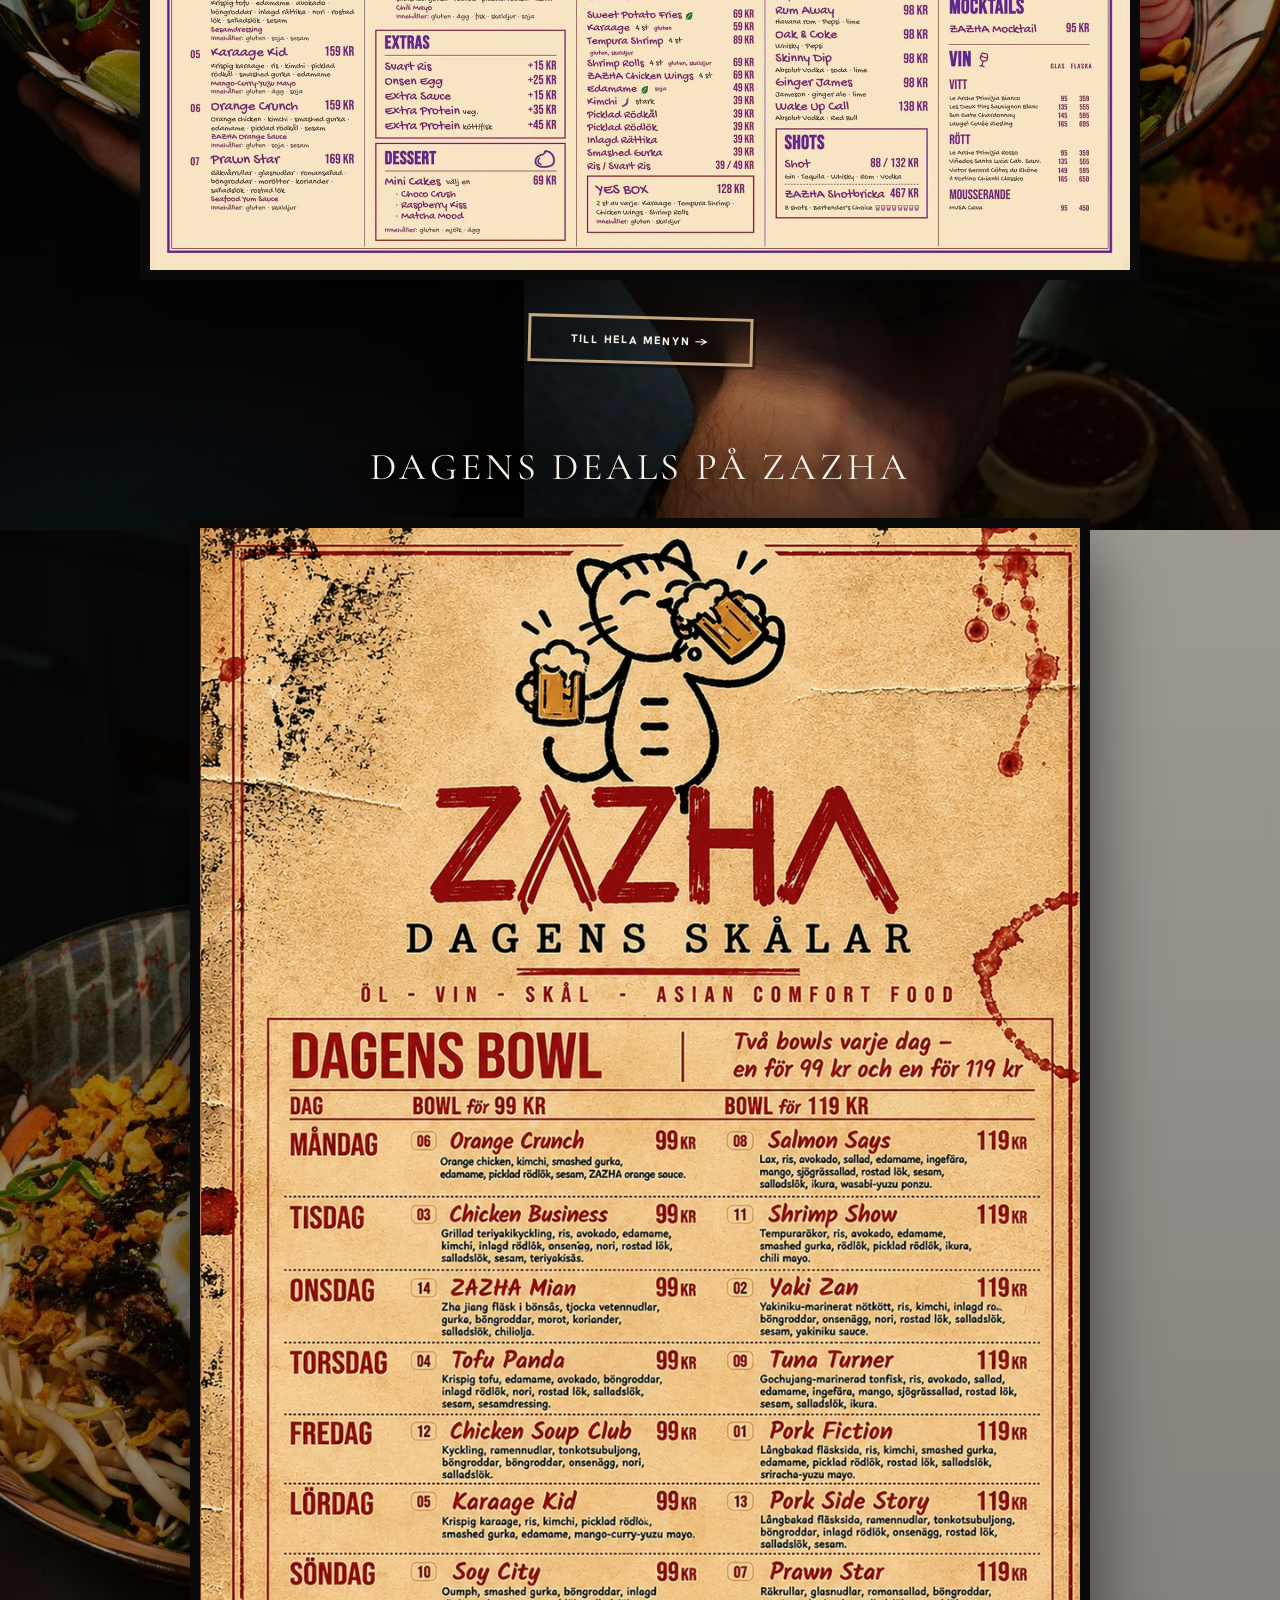
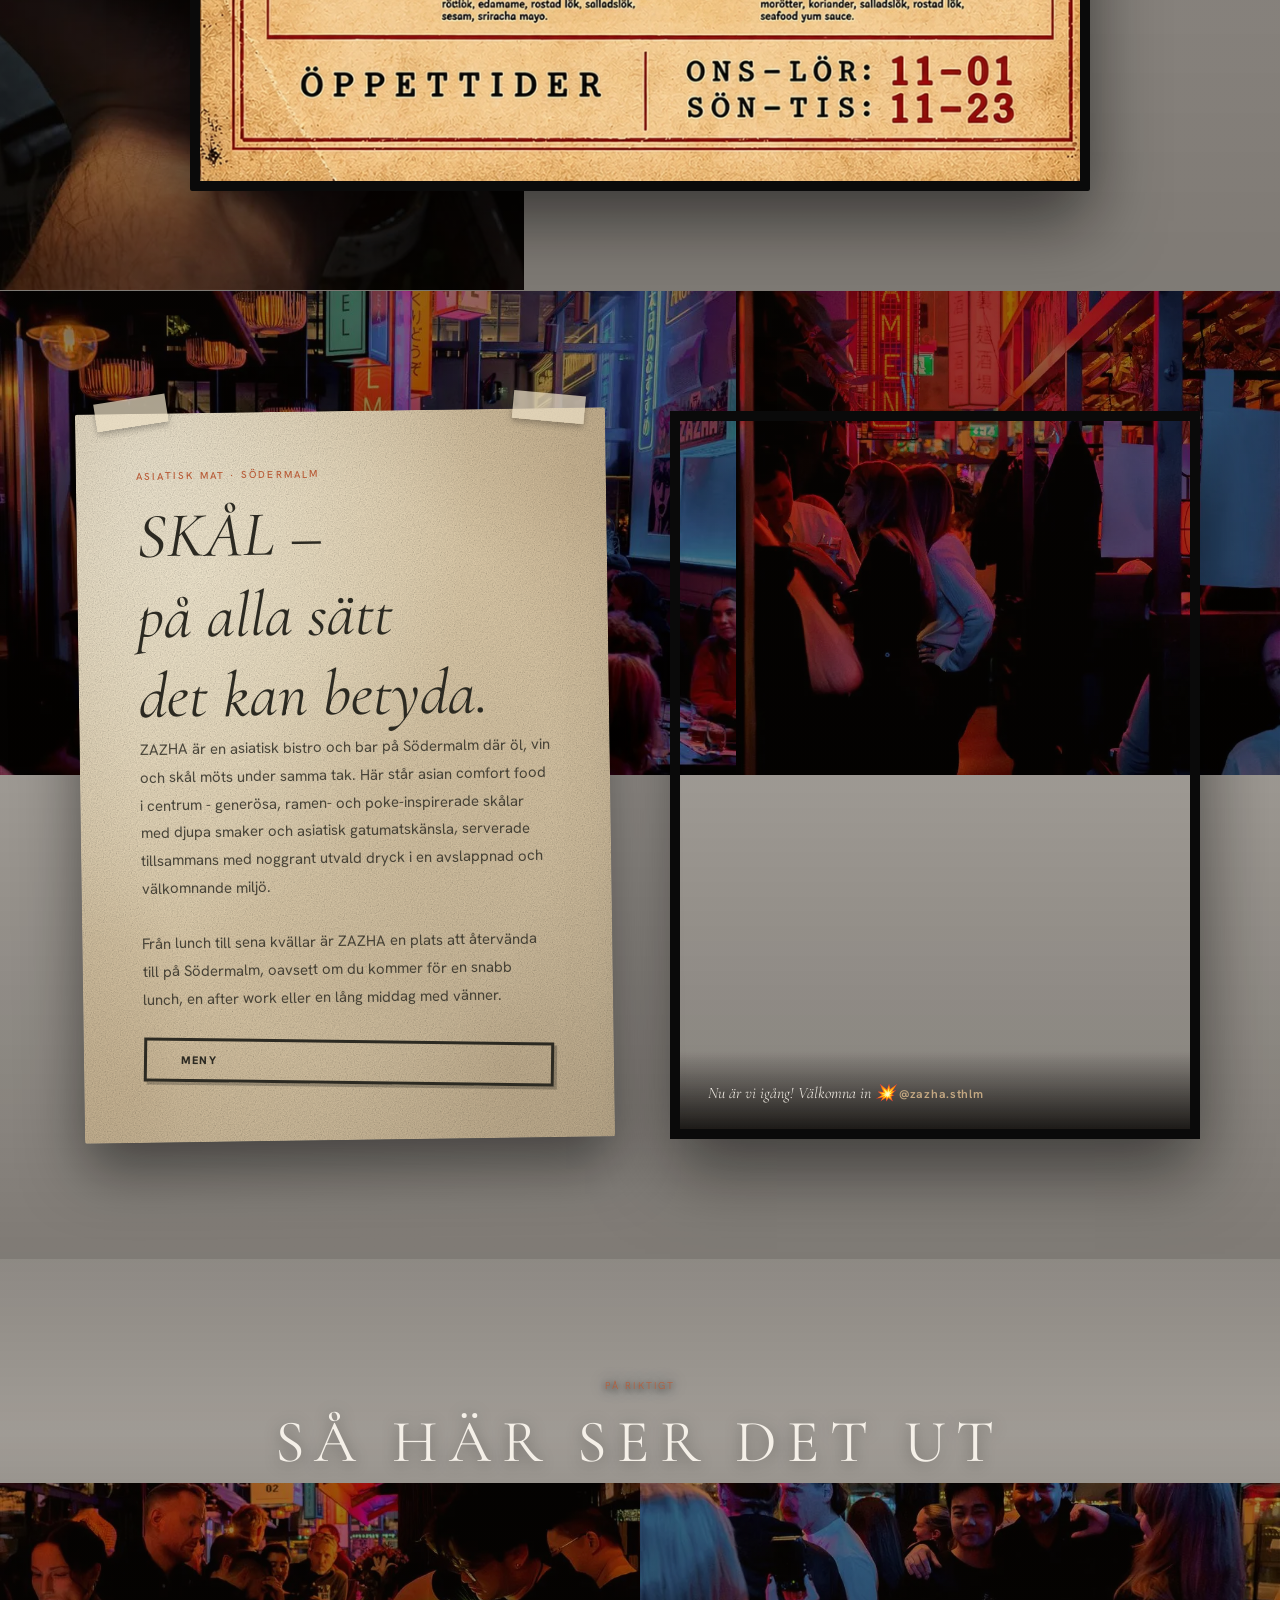
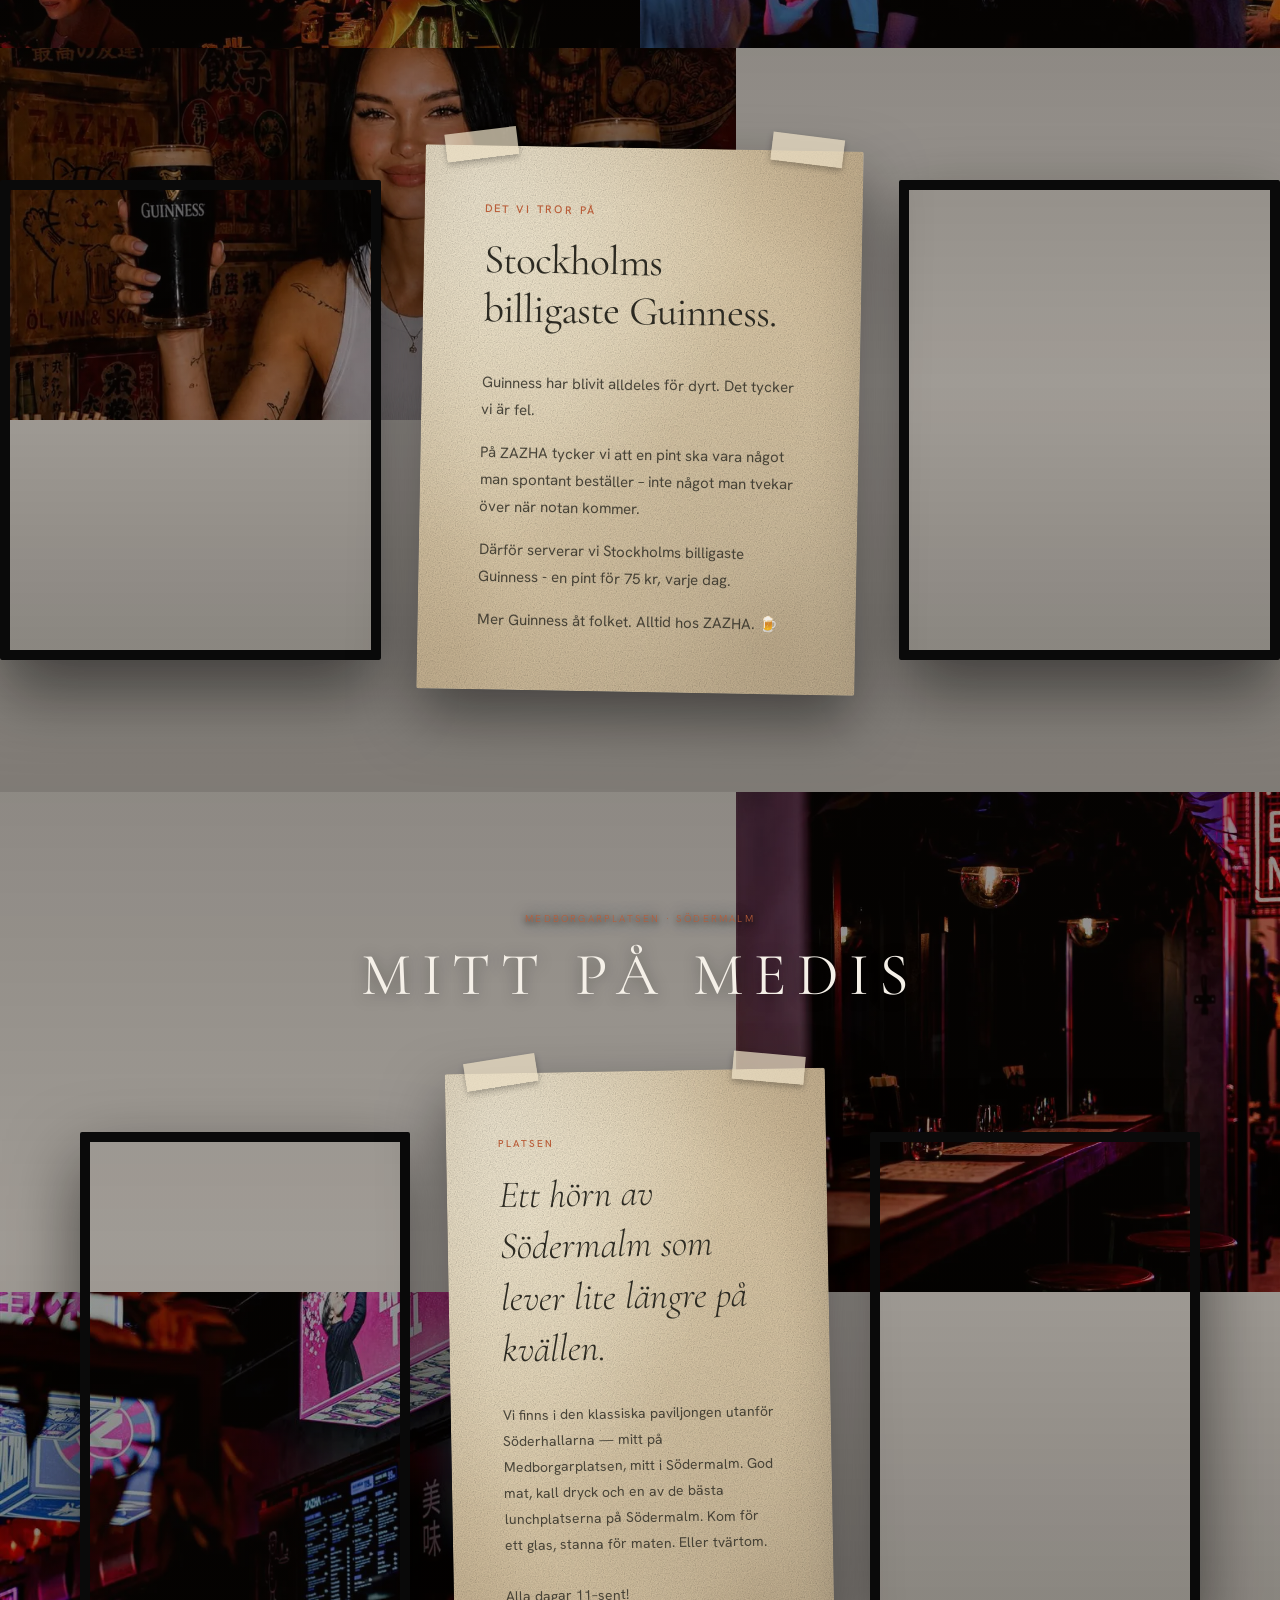
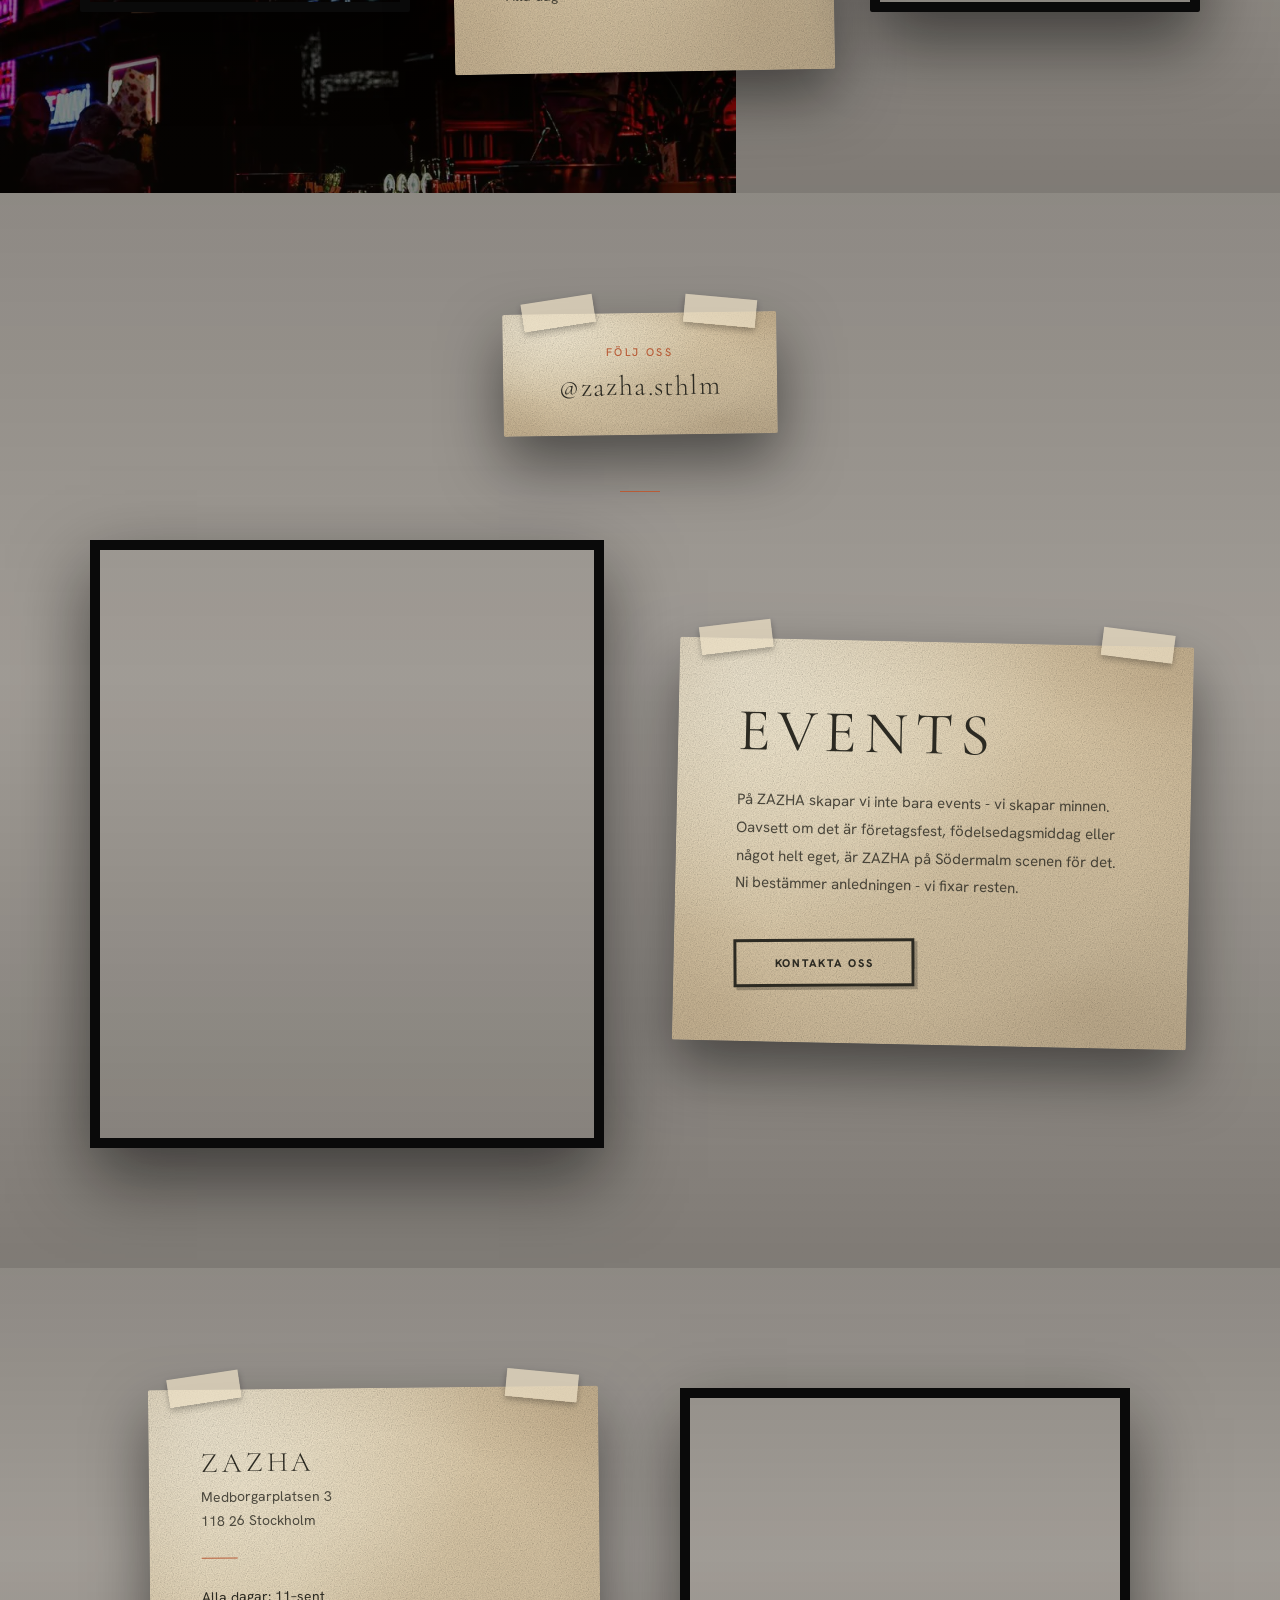
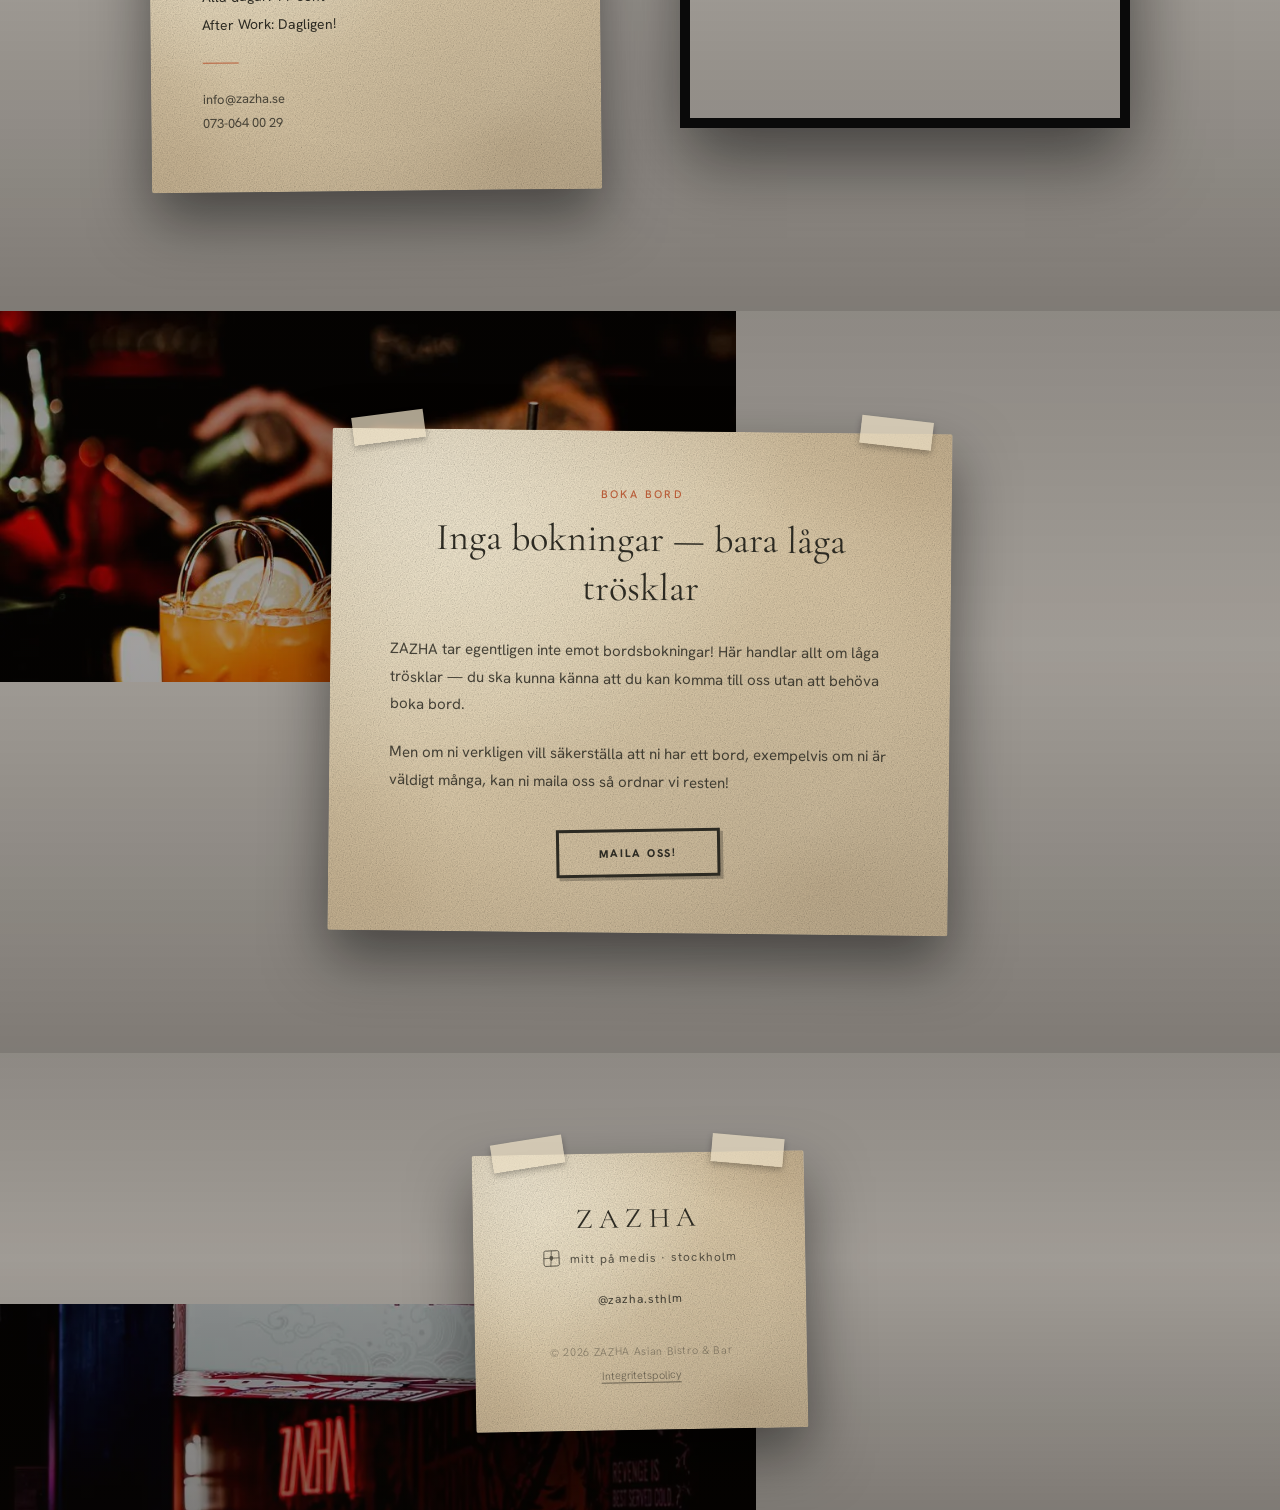
==== commit 7306af39: "Låt hamburgermenyn stängas med ett andra tryck Knappen lade alltid till 'open' och kunde aldrig stän" ====
--- a/index.html
+++ b/index.html
@@ -2195,7 +2195,7 @@
       hamburger.setAttribute('aria-expanded', 'false');
       document.body.style.overflow = '';
     }
-    hamburger.addEventListener('click', openMenu);
+    hamburger.addEventListener('click', () => mobileMenu.classList.contains('open') ? closeMenu() : openMenu());
     menuClose.addEventListener('click', closeMenu);
     mobileMenu.querySelectorAll('a').forEach(a => a.addEventListener('click', closeMenu));
     document.addEventListener('keydown', e => { if (e.key === 'Escape') closeMenu(); });
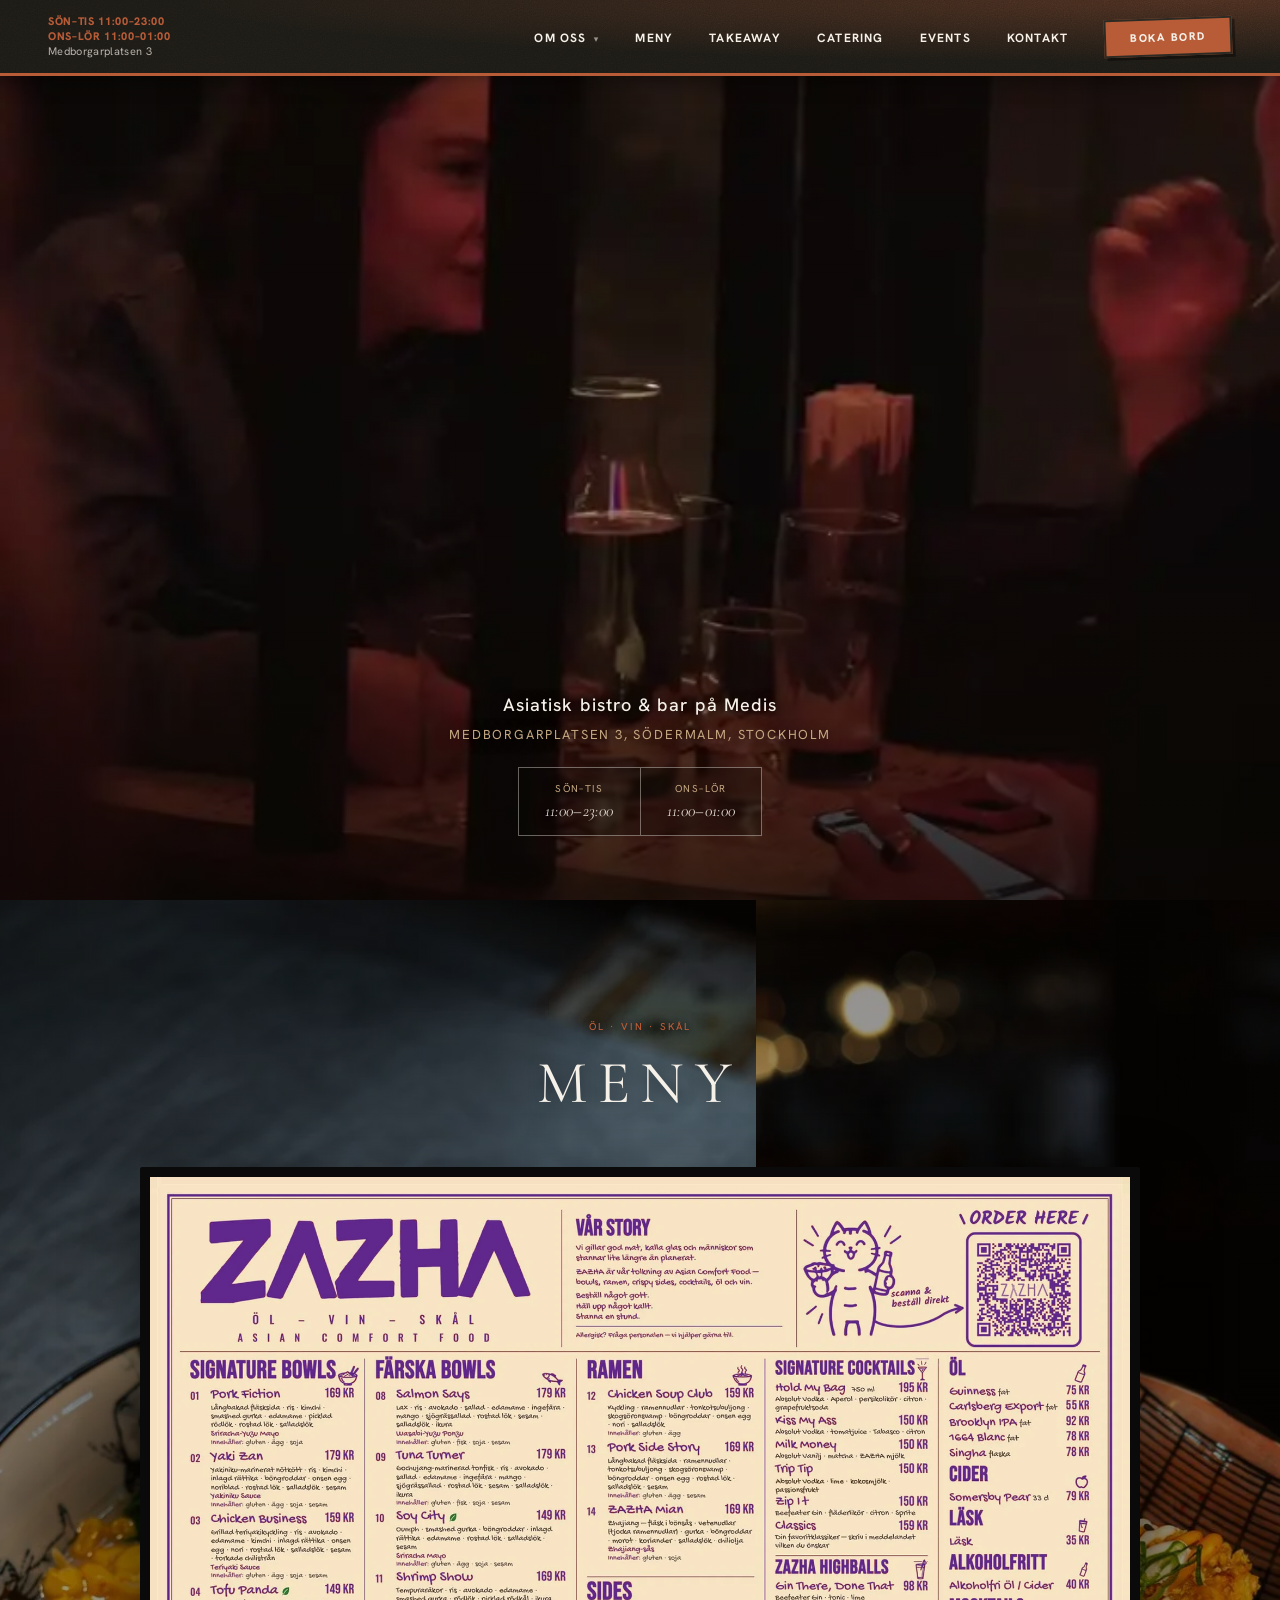
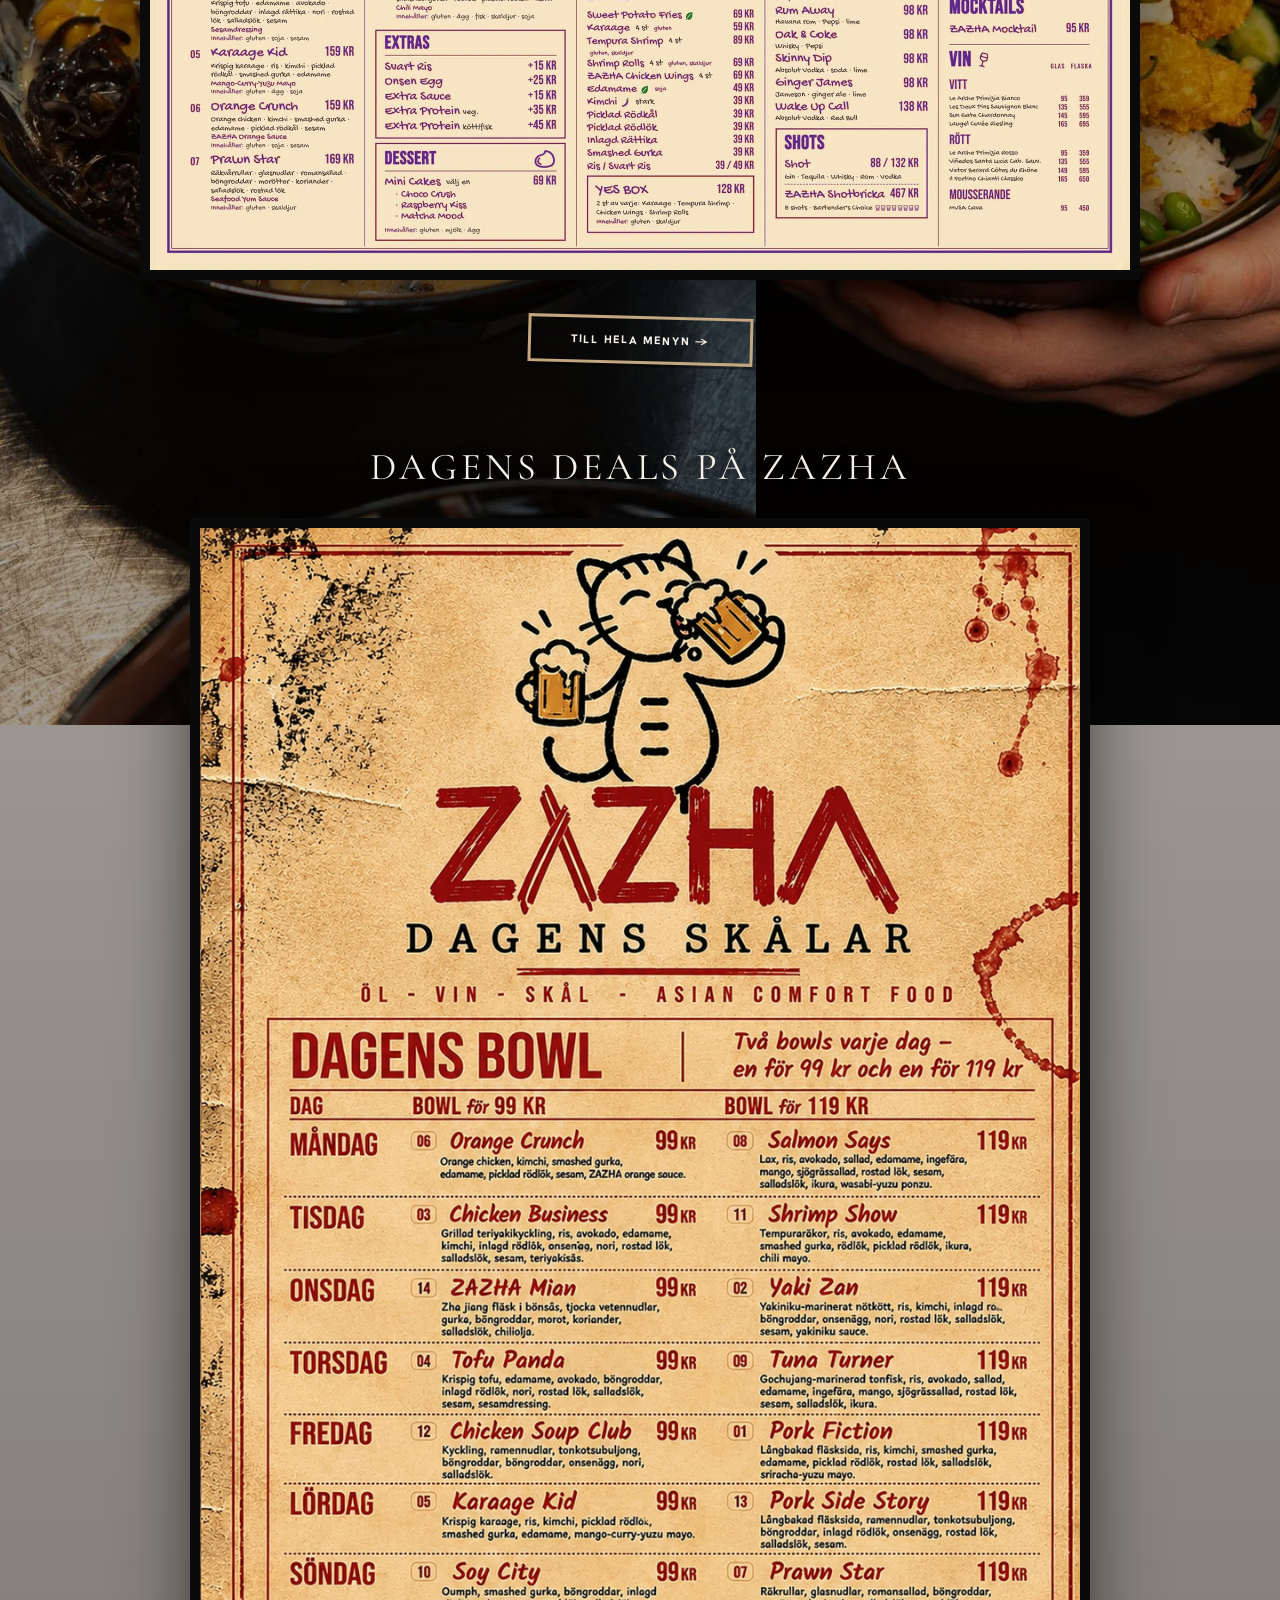
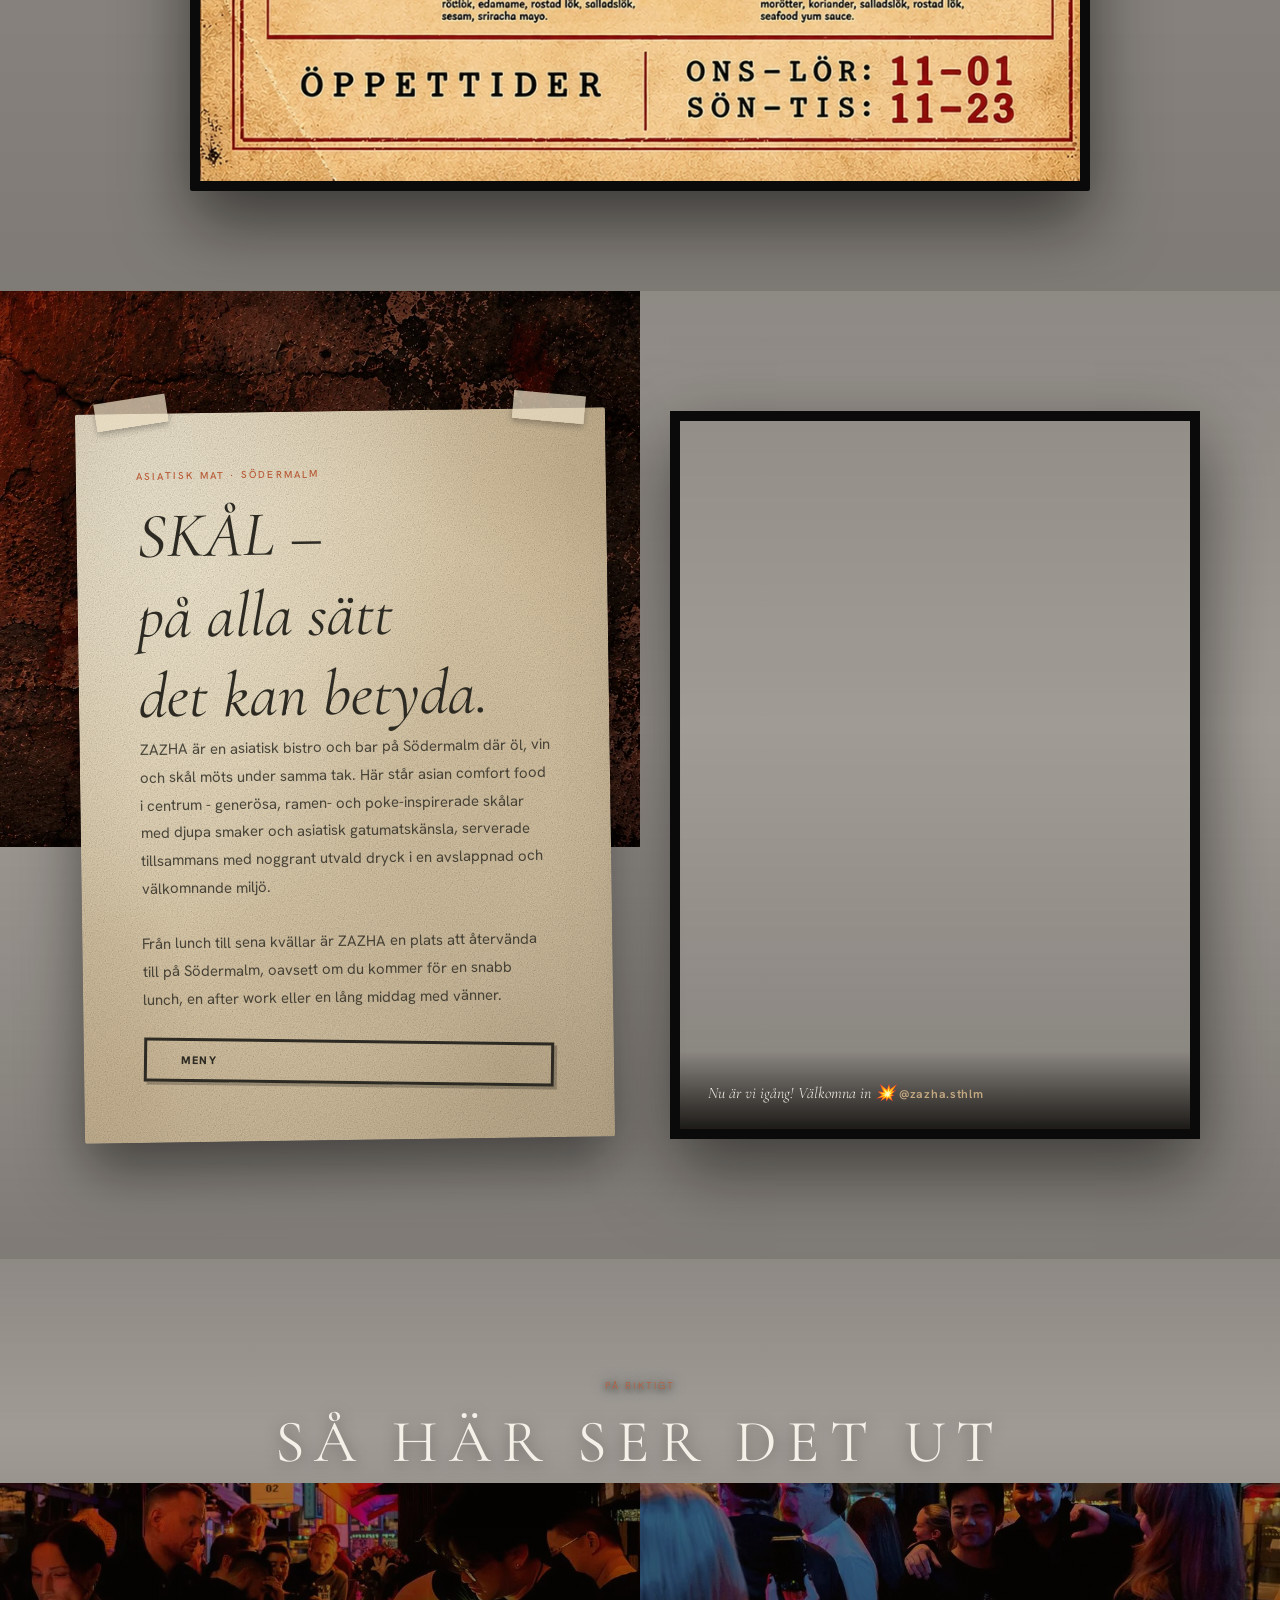
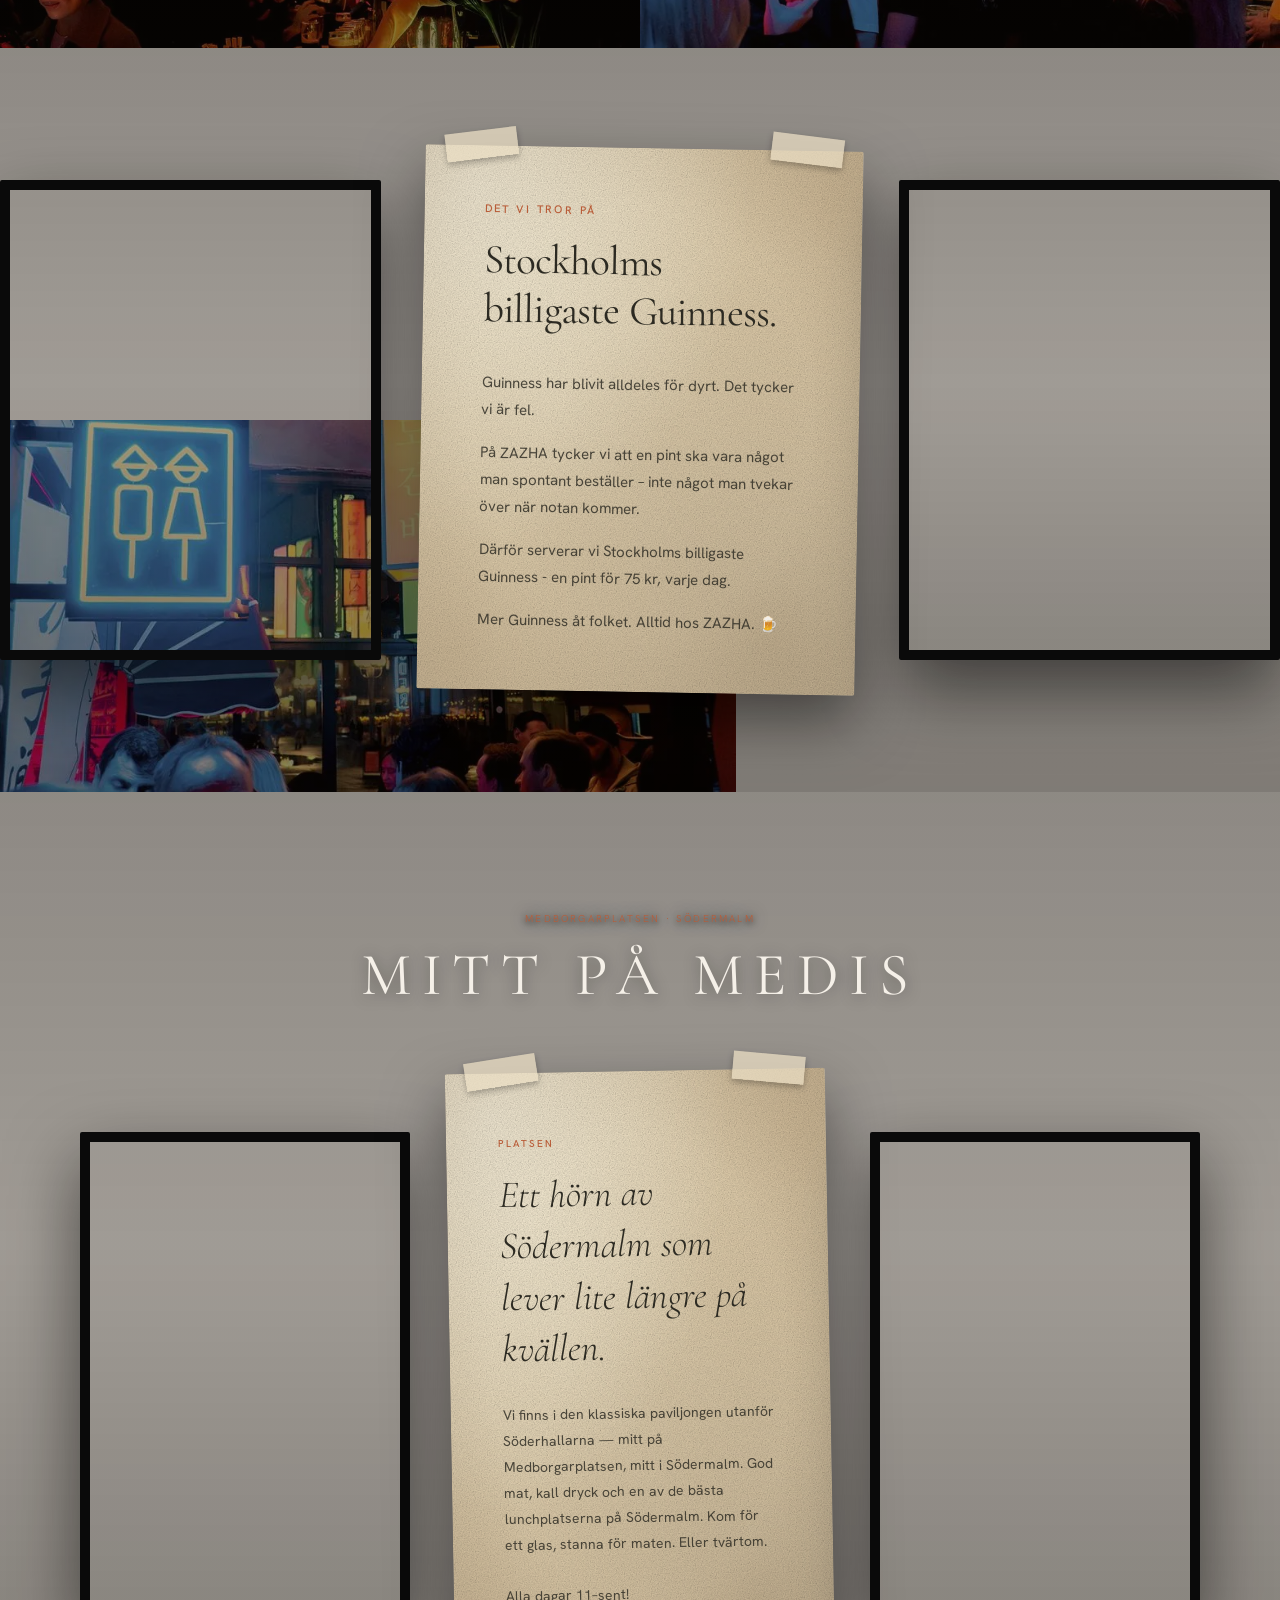
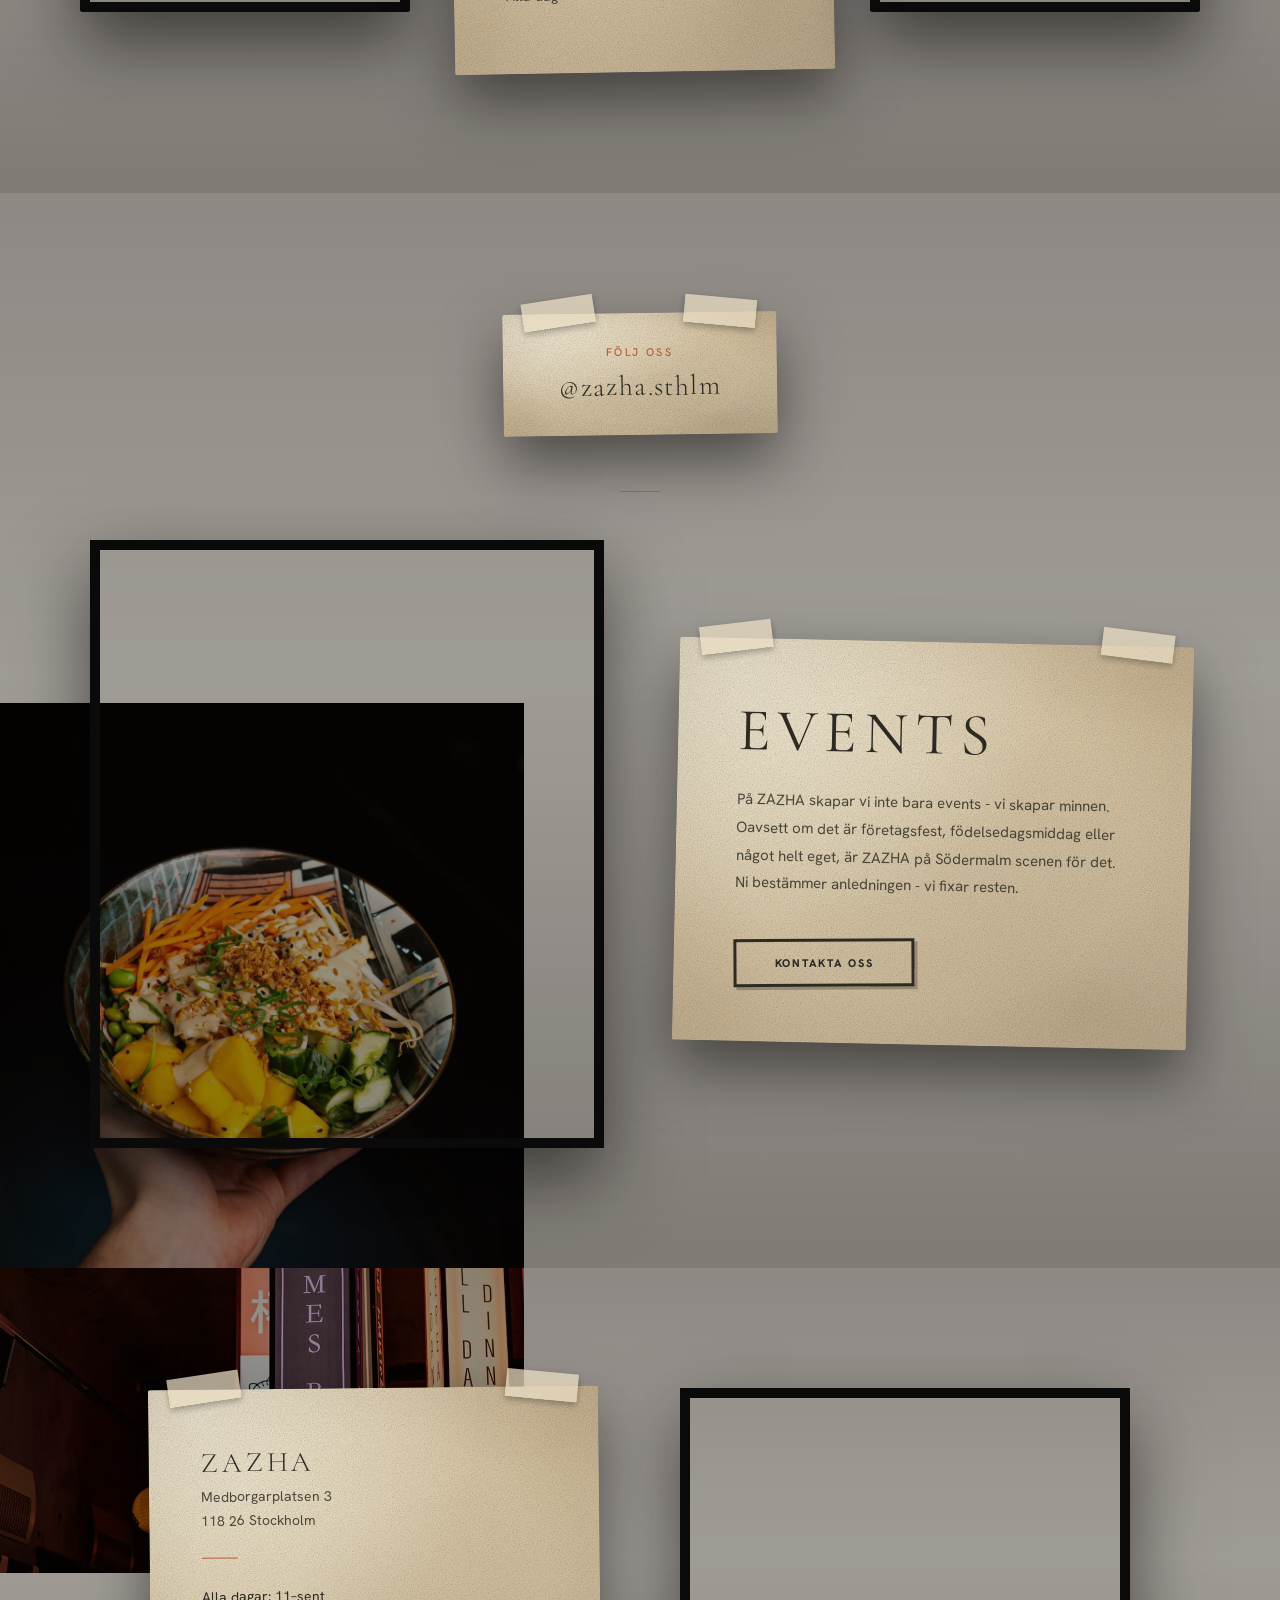
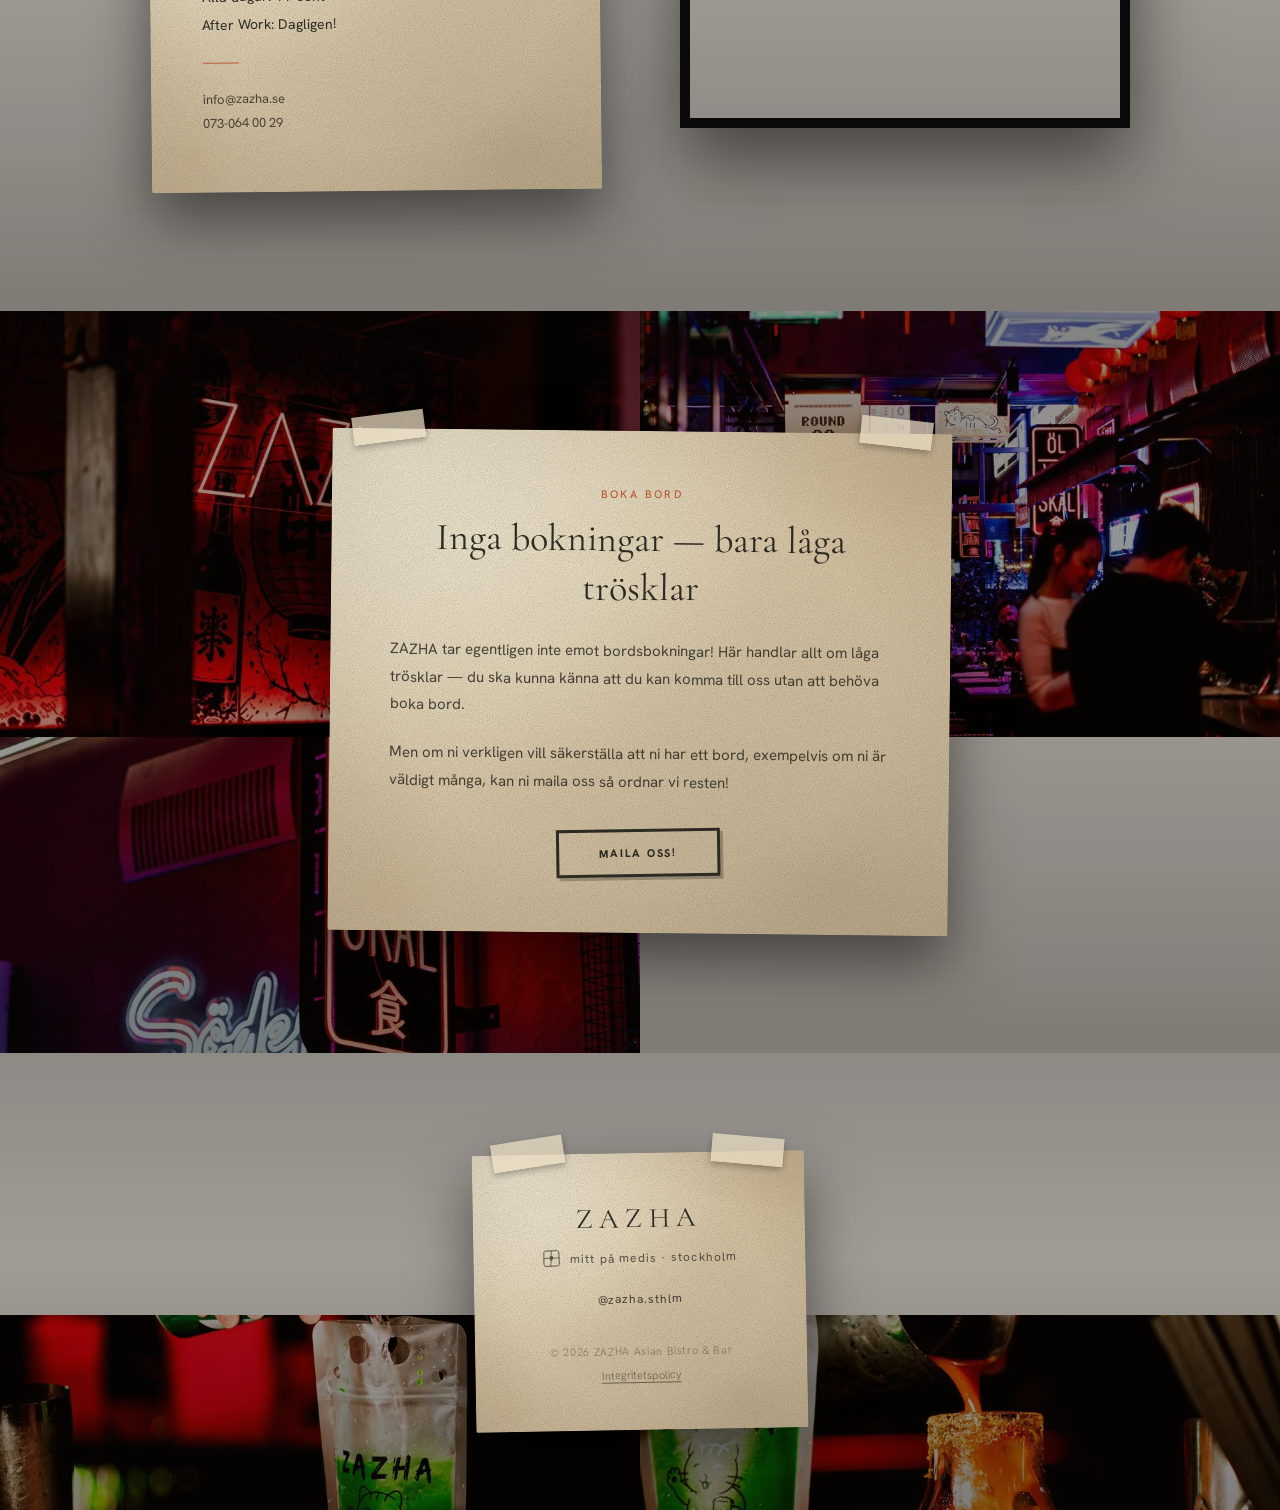
==== commit 69a9f02f: "Marknadsföringsvideo som bakgrund på startsidan, ersätter bildspel och katt-affisch Co-Authored-By: " ====
--- a/index.html
+++ b/index.html
@@ -524,6 +524,25 @@
       z-index: 0;
     }
 
+    /* Bakgrundsvideo i hero — fyller hela ytan */
+    .hero-video {
+      position: absolute;
+      inset: 0;
+      width: 100%;
+      height: 100%;
+      object-fit: cover;
+      z-index: 0;
+      background: #0a0603 url('images/hero-video-poster.webp') center / cover no-repeat;
+    }
+    #hero { justify-content: flex-end; padding-bottom: 64px; }
+    #hero .hero-backdrop {
+      background: linear-gradient(rgba(10, 6, 3, 0.35), rgba(10, 6, 3, 0.05) 35%, rgba(10, 6, 3, 0.15) 60%, rgba(10, 6, 3, 0.7));
+    }
+    #hero .hero-tagline { font-size: 18px; }
+    @media (max-width: 900px) {
+      #hero { padding-bottom: 40px; }
+    }
+
     /* Mosaic hero slides — grid of photos, always fills the frame edge to edge */
     .hero-mosaic {
       display: grid;
@@ -1651,125 +1670,11 @@
        Full-bleed bar scene illustration with gradient + wordmark overlay
   ============================================================ -->
   <section id="hero" aria-label="Välkommen till ZAZHA">
-    <div class="hero-slideshow" id="hero-slideshow" aria-hidden="true">
-      <div class="hero-slide hero-mosaic mosaic-1 active">
-        <div class="mosaic-tile"><picture><source srcset="images/lokal-facade.webp" type="image/webp"><img src="images/lokal-facade.jpg" alt="" fetchpriority="high"></picture></div>
-        <div class="mosaic-tile"><picture><source srcset="images/action-01.webp" type="image/webp"><img src="images/action-01.jpg" alt="" decoding="async"></picture></div>
-        <div class="mosaic-tile"><picture><source srcset="images/action-60.webp" type="image/webp"><img src="images/action-60.jpg" alt="" decoding="async"></picture></div>
-        <div class="mosaic-tile"><picture><source srcset="images/action-39.webp" type="image/webp"><img src="images/action-39.jpg" alt="" decoding="async"></picture></div>
-        <div class="mosaic-tile"><picture><source srcset="images/meny-mat-08.webp" type="image/webp"><img src="images/meny-mat-08.jpg" alt="" decoding="async"></picture></div>
-        <div class="mosaic-tile"><picture><source srcset="images/action-66.webp" type="image/webp"><img src="images/action-66.jpg" alt="" decoding="async"></picture></div>
-        <div class="mosaic-tile"><picture><source srcset="images/action-41.webp" type="image/webp"><img src="images/action-41.jpg" alt="" decoding="async"></picture></div>
-        <div class="mosaic-tile"><picture><source srcset="images/action-76.webp" type="image/webp"><img src="images/action-76.jpg" alt="" decoding="async"></picture></div>
-      </div>
-      <div class="hero-slide hero-mosaic mosaic-2">
-        <div class="mosaic-tile"><picture><source data-srcset="images/action-02.webp" type="image/webp"><img data-src="images/action-02.jpg" alt="" decoding="async"></picture></div>
-        <div class="mosaic-tile"><picture><source data-srcset="images/action-03.webp" type="image/webp"><img data-src="images/action-03.jpg" alt="" decoding="async"></picture></div>
-        <div class="mosaic-tile"><picture><source data-srcset="images/action-04.webp" type="image/webp"><img data-src="images/action-04.jpg" alt="" decoding="async"></picture></div>
-        <div class="mosaic-tile"><picture><source data-srcset="images/action-05.webp" type="image/webp"><img data-src="images/action-05.jpg" alt="" decoding="async"></picture></div>
-        <div class="mosaic-tile"><picture><source data-srcset="images/action-06.webp" type="image/webp"><img data-src="images/action-06.jpg" alt="" decoding="async"></picture></div>
-        <div class="mosaic-tile"><picture><source data-srcset="images/action-07.webp" type="image/webp"><img data-src="images/action-07.jpg" alt="" decoding="async"></picture></div>
-        <div class="mosaic-tile"><picture><source data-srcset="images/action-08.webp" type="image/webp"><img data-src="images/action-08.jpg" alt="" decoding="async"></picture></div>
-        <div class="mosaic-tile"><picture><source data-srcset="images/action-09.webp" type="image/webp"><img data-src="images/action-09.jpg" alt="" decoding="async"></picture></div>
-      </div>
-      <div class="hero-slide hero-mosaic mosaic-3">
-        <div class="mosaic-tile"><picture><source data-srcset="images/action-10.webp" type="image/webp"><img data-src="images/action-10.jpg" alt="" decoding="async"></picture></div>
-        <div class="mosaic-tile"><picture><source data-srcset="images/action-11.webp" type="image/webp"><img data-src="images/action-11.jpg" alt="" decoding="async"></picture></div>
-        <div class="mosaic-tile"><picture><source data-srcset="images/action-12.webp" type="image/webp"><img data-src="images/action-12.jpg" alt="" decoding="async"></picture></div>
-        <div class="mosaic-tile"><picture><source data-srcset="images/action-13.webp" type="image/webp"><img data-src="images/action-13.jpg" alt="" decoding="async"></picture></div>
-        <div class="mosaic-tile"><picture><source data-srcset="images/action-14.webp" type="image/webp"><img data-src="images/action-14.jpg" alt="" decoding="async"></picture></div>
-        <div class="mosaic-tile"><picture><source data-srcset="images/action-15.webp" type="image/webp"><img data-src="images/action-15.jpg" alt="" decoding="async"></picture></div>
-        <div class="mosaic-tile"><picture><source data-srcset="images/action-16.webp" type="image/webp"><img data-src="images/action-16.jpg" alt="" decoding="async"></picture></div>
-        <div class="mosaic-tile"><picture><source data-srcset="images/action-17.webp" type="image/webp"><img data-src="images/action-17.jpg" alt="" decoding="async"></picture></div>
-      </div>
-      <div class="hero-slide hero-mosaic mosaic-4">
-        <div class="mosaic-tile"><picture><source data-srcset="images/action-18.webp" type="image/webp"><img data-src="images/action-18.jpg" alt="" decoding="async"></picture></div>
-        <div class="mosaic-tile"><picture><source data-srcset="images/action-19.webp" type="image/webp"><img data-src="images/action-19.jpg" alt="" decoding="async"></picture></div>
-        <div class="mosaic-tile"><picture><source data-srcset="images/action-20.webp" type="image/webp"><img data-src="images/action-20.jpg" alt="" decoding="async"></picture></div>
-        <div class="mosaic-tile"><picture><source data-srcset="images/action-21.webp" type="image/webp"><img data-src="images/action-21.jpg" alt="" decoding="async"></picture></div>
-        <div class="mosaic-tile"><picture><source data-srcset="images/action-22.webp" type="image/webp"><img data-src="images/action-22.jpg" alt="" decoding="async"></picture></div>
-        <div class="mosaic-tile"><picture><source data-srcset="images/action-23.webp" type="image/webp"><img data-src="images/action-23.jpg" alt="" decoding="async"></picture></div>
-        <div class="mosaic-tile"><picture><source data-srcset="images/action-24.webp" type="image/webp"><img data-src="images/action-24.jpg" alt="" decoding="async"></picture></div>
-        <div class="mosaic-tile"><picture><source data-srcset="images/action-25.webp" type="image/webp"><img data-src="images/action-25.jpg" alt="" decoding="async"></picture></div>
-      </div>
-      <div class="hero-slide hero-mosaic mosaic-5">
-        <div class="mosaic-tile"><picture><source data-srcset="images/action-26.webp" type="image/webp"><img data-src="images/action-26.jpg" alt="" decoding="async"></picture></div>
-        <div class="mosaic-tile"><picture><source data-srcset="images/action-27.webp" type="image/webp"><img data-src="images/action-27.jpg" alt="" decoding="async"></picture></div>
-        <div class="mosaic-tile"><picture><source data-srcset="images/action-28.webp" type="image/webp"><img data-src="images/action-28.jpg" alt="" decoding="async"></picture></div>
-        <div class="mosaic-tile"><picture><source data-srcset="images/action-29.webp" type="image/webp"><img data-src="images/action-29.jpg" alt="" decoding="async"></picture></div>
-        <div class="mosaic-tile"><picture><source data-srcset="images/action-30.webp" type="image/webp"><img data-src="images/action-30.jpg" alt="" decoding="async"></picture></div>
-        <div class="mosaic-tile"><picture><source data-srcset="images/action-31.webp" type="image/webp"><img data-src="images/action-31.jpg" alt="" decoding="async"></picture></div>
-        <div class="mosaic-tile"><picture><source data-srcset="images/action-32.webp" type="image/webp"><img data-src="images/action-32.jpg" alt="" decoding="async"></picture></div>
-        <div class="mosaic-tile"><picture><source data-srcset="images/action-33.webp" type="image/webp"><img data-src="images/action-33.jpg" alt="" decoding="async"></picture></div>
-      </div>
-      <div class="hero-slide hero-mosaic mosaic-6">
-        <div class="mosaic-tile"><picture><source data-srcset="images/action-34.webp" type="image/webp"><img data-src="images/action-34.jpg" alt="" decoding="async"></picture></div>
-        <div class="mosaic-tile"><picture><source data-srcset="images/action-35.webp" type="image/webp"><img data-src="images/action-35.jpg" alt="" decoding="async"></picture></div>
-        <div class="mosaic-tile"><picture><source data-srcset="images/action-36.webp" type="image/webp"><img data-src="images/action-36.jpg" alt="" decoding="async"></picture></div>
-        <div class="mosaic-tile"><picture><source data-srcset="images/action-37.webp" type="image/webp"><img data-src="images/action-37.jpg" alt="" decoding="async"></picture></div>
-        <div class="mosaic-tile"><picture><source data-srcset="images/action-38.webp" type="image/webp"><img data-src="images/action-38.jpg" alt="" decoding="async"></picture></div>
-        <div class="mosaic-tile"><picture><source data-srcset="images/action-40.webp" type="image/webp"><img data-src="images/action-40.jpg" alt="" decoding="async"></picture></div>
-        <div class="mosaic-tile"><picture><source data-srcset="images/action-42.webp" type="image/webp"><img data-src="images/action-42.jpg" alt="" decoding="async"></picture></div>
-        <div class="mosaic-tile"><picture><source data-srcset="images/action-43.webp" type="image/webp"><img data-src="images/action-43.jpg" alt="" decoding="async"></picture></div>
-      </div>
-      <div class="hero-slide hero-mosaic mosaic-7">
-        <div class="mosaic-tile"><picture><source data-srcset="images/action-44.webp" type="image/webp"><img data-src="images/action-44.jpg" alt="" decoding="async"></picture></div>
-        <div class="mosaic-tile"><picture><source data-srcset="images/action-45.webp" type="image/webp"><img data-src="images/action-45.jpg" alt="" decoding="async"></picture></div>
-        <div class="mosaic-tile"><picture><source data-srcset="images/action-46.webp" type="image/webp"><img data-src="images/action-46.jpg" alt="" decoding="async"></picture></div>
-        <div class="mosaic-tile"><picture><source data-srcset="images/action-47.webp" type="image/webp"><img data-src="images/action-47.jpg" alt="" decoding="async"></picture></div>
-        <div class="mosaic-tile"><picture><source data-srcset="images/action-48.webp" type="image/webp"><img data-src="images/action-48.jpg" alt="" decoding="async"></picture></div>
-        <div class="mosaic-tile"><picture><source data-srcset="images/action-49.webp" type="image/webp"><img data-src="images/action-49.jpg" alt="" decoding="async"></picture></div>
-        <div class="mosaic-tile"><picture><source data-srcset="images/action-50.webp" type="image/webp"><img data-src="images/action-50.jpg" alt="" decoding="async"></picture></div>
-        <div class="mosaic-tile"><picture><source data-srcset="images/action-51.webp" type="image/webp"><img data-src="images/action-51.jpg" alt="" decoding="async"></picture></div>
-      </div>
-      <div class="hero-slide hero-mosaic mosaic-8">
-        <div class="mosaic-tile"><picture><source data-srcset="images/action-52.webp" type="image/webp"><img data-src="images/action-52.jpg" alt="" decoding="async"></picture></div>
-        <div class="mosaic-tile"><picture><source data-srcset="images/action-53.webp" type="image/webp"><img data-src="images/action-53.jpg" alt="" decoding="async"></picture></div>
-        <div class="mosaic-tile"><picture><source data-srcset="images/action-54.webp" type="image/webp"><img data-src="images/action-54.jpg" alt="" decoding="async"></picture></div>
-        <div class="mosaic-tile"><picture><source data-srcset="images/action-55.webp" type="image/webp"><img data-src="images/action-55.jpg" alt="" decoding="async"></picture></div>
-        <div class="mosaic-tile"><picture><source data-srcset="images/action-56.webp" type="image/webp"><img data-src="images/action-56.jpg" alt="" decoding="async"></picture></div>
-        <div class="mosaic-tile"><picture><source data-srcset="images/action-57.webp" type="image/webp"><img data-src="images/action-57.jpg" alt="" decoding="async"></picture></div>
-        <div class="mosaic-tile"><picture><source data-srcset="images/action-58.webp" type="image/webp"><img data-src="images/action-58.jpg" alt="" decoding="async"></picture></div>
-        <div class="mosaic-tile"><picture><source data-srcset="images/action-59.webp" type="image/webp"><img data-src="images/action-59.jpg" alt="" decoding="async"></picture></div>
-      </div>
-      <div class="hero-slide hero-mosaic mosaic-9">
-        <div class="mosaic-tile"><picture><source data-srcset="images/action-83.webp" type="image/webp"><img data-src="images/action-83.jpg" alt="" decoding="async"></picture></div>
-        <div class="mosaic-tile"><picture><source data-srcset="images/action-86.webp" type="image/webp"><img data-src="images/action-86.jpg" alt="" decoding="async"></picture></div>
-        <div class="mosaic-tile"><picture><source data-srcset="images/action-91.webp" type="image/webp"><img data-src="images/action-91.jpg" alt="" decoding="async"></picture></div>
-        <div class="mosaic-tile"><picture><source data-srcset="images/meny-mat-03.webp" type="image/webp"><img data-src="images/meny-mat-03.jpg" alt="" decoding="async"></picture></div>
-        <div class="mosaic-tile"><picture><source data-srcset="images/action-93.webp" type="image/webp"><img data-src="images/action-93.jpg" alt="" decoding="async"></picture></div>
-        <div class="mosaic-tile"><picture><source data-srcset="images/action-97.webp" type="image/webp"><img data-src="images/action-97.jpg" alt="" decoding="async"></picture></div>
-        <div class="mosaic-tile"><picture><source data-srcset="images/action-101.webp" type="image/webp"><img data-src="images/action-101.jpg" alt="" decoding="async"></picture></div>
-        <div class="mosaic-tile"><picture><source data-srcset="images/action-103.webp" type="image/webp"><img data-src="images/action-103.jpg" alt="" decoding="async"></picture></div>
-      </div>
-      <div class="hero-slide hero-mosaic mosaic-10">
-        <div class="mosaic-tile"><picture><source data-srcset="images/action-85.webp" type="image/webp"><img data-src="images/action-85.jpg" alt="" decoding="async"></picture></div>
-        <div class="mosaic-tile"><picture><source data-srcset="images/action-88.webp" type="image/webp"><img data-src="images/action-88.jpg" alt="" decoding="async"></picture></div>
-        <div class="mosaic-tile"><picture><source data-srcset="images/meny-mat-06.webp" type="image/webp"><img data-src="images/meny-mat-06.jpg" alt="" decoding="async"></picture></div>
-        <div class="mosaic-tile"><picture><source data-srcset="images/action-90.webp" type="image/webp"><img data-src="images/action-90.jpg" alt="" decoding="async"></picture></div>
-        <div class="mosaic-tile"><picture><source data-srcset="images/action-94.webp" type="image/webp"><img data-src="images/action-94.jpg" alt="" decoding="async"></picture></div>
-        <div class="mosaic-tile"><picture><source data-srcset="images/action-96.webp" type="image/webp"><img data-src="images/action-96.jpg" alt="" decoding="async"></picture></div>
-        <div class="mosaic-tile"><picture><source data-srcset="images/action-99.webp" type="image/webp"><img data-src="images/action-99.jpg" alt="" decoding="async"></picture></div>
-        <div class="mosaic-tile"><picture><source data-srcset="images/action-84.webp" type="image/webp"><img data-src="images/action-84.jpg" alt="" decoding="async"></picture></div>
-      </div>
-      <div class="hero-slide hero-mosaic mosaic-11">
-        <div class="mosaic-tile"><picture><source data-srcset="images/action-87.webp" type="image/webp"><img data-src="images/action-87.jpg" alt="" decoding="async"></picture></div>
-        <div class="mosaic-tile"><picture><source data-srcset="images/action-89.webp" type="image/webp"><img data-src="images/action-89.jpg" alt="" decoding="async"></picture></div>
-        <div class="mosaic-tile"><picture><source data-srcset="images/action-92.webp" type="image/webp"><img data-src="images/action-92.jpg" alt="" decoding="async"></picture></div>
-        <div class="mosaic-tile"><picture><source data-srcset="images/action-95.webp" type="image/webp"><img data-src="images/action-95.jpg" alt="" decoding="async"></picture></div>
-        <div class="mosaic-tile"><picture><source data-srcset="images/meny-mat-10.webp" type="image/webp"><img data-src="images/meny-mat-10.jpg" alt="" decoding="async"></picture></div>
-        <div class="mosaic-tile"><picture><source data-srcset="images/action-98.webp" type="image/webp"><img data-src="images/action-98.jpg" alt="" decoding="async"></picture></div>
-        <div class="mosaic-tile"><picture><source data-srcset="images/action-100.webp" type="image/webp"><img data-src="images/action-100.jpg" alt="" decoding="async"></picture></div>
-        <div class="mosaic-tile"><picture><source data-srcset="images/action-102.webp" type="image/webp"><img data-src="images/action-102.jpg" alt="" decoding="async"></picture></div>
-      </div>
-    </div>
+    <video class="hero-video" autoplay muted loop playsinline preload="auto" poster="images/hero-video-poster.webp" aria-hidden="true">
+      <source src="images/hero-video-720.mp4" type="video/mp4" media="(max-width: 900px)">
+      <source src="images/hero-video-1080.mp4" type="video/mp4">
+    </video>
     <div class="hero-backdrop"></div>
-    <div class="hero-poster-wrap">
-      <picture>
-        <source srcset="images/hero-poster-cutout.webp" type="image/webp">
-        <img src="images/hero-poster-cutout.png" alt="ZAZHA — Öl, Vin, Skål" class="hero-poster" width="900" height="1225" fetchpriority="high">
-      </picture>
-    </div>
     <div class="hero-content">
       <h1 class="hero-tagline">Asiatisk bistro &amp; bar på Medis</h1>
       <p class="hero-sub" data-edit-id="hero-sub">MEDBORGARPLATSEN 3, SÖDERMALM, STOCKHOLM</p>
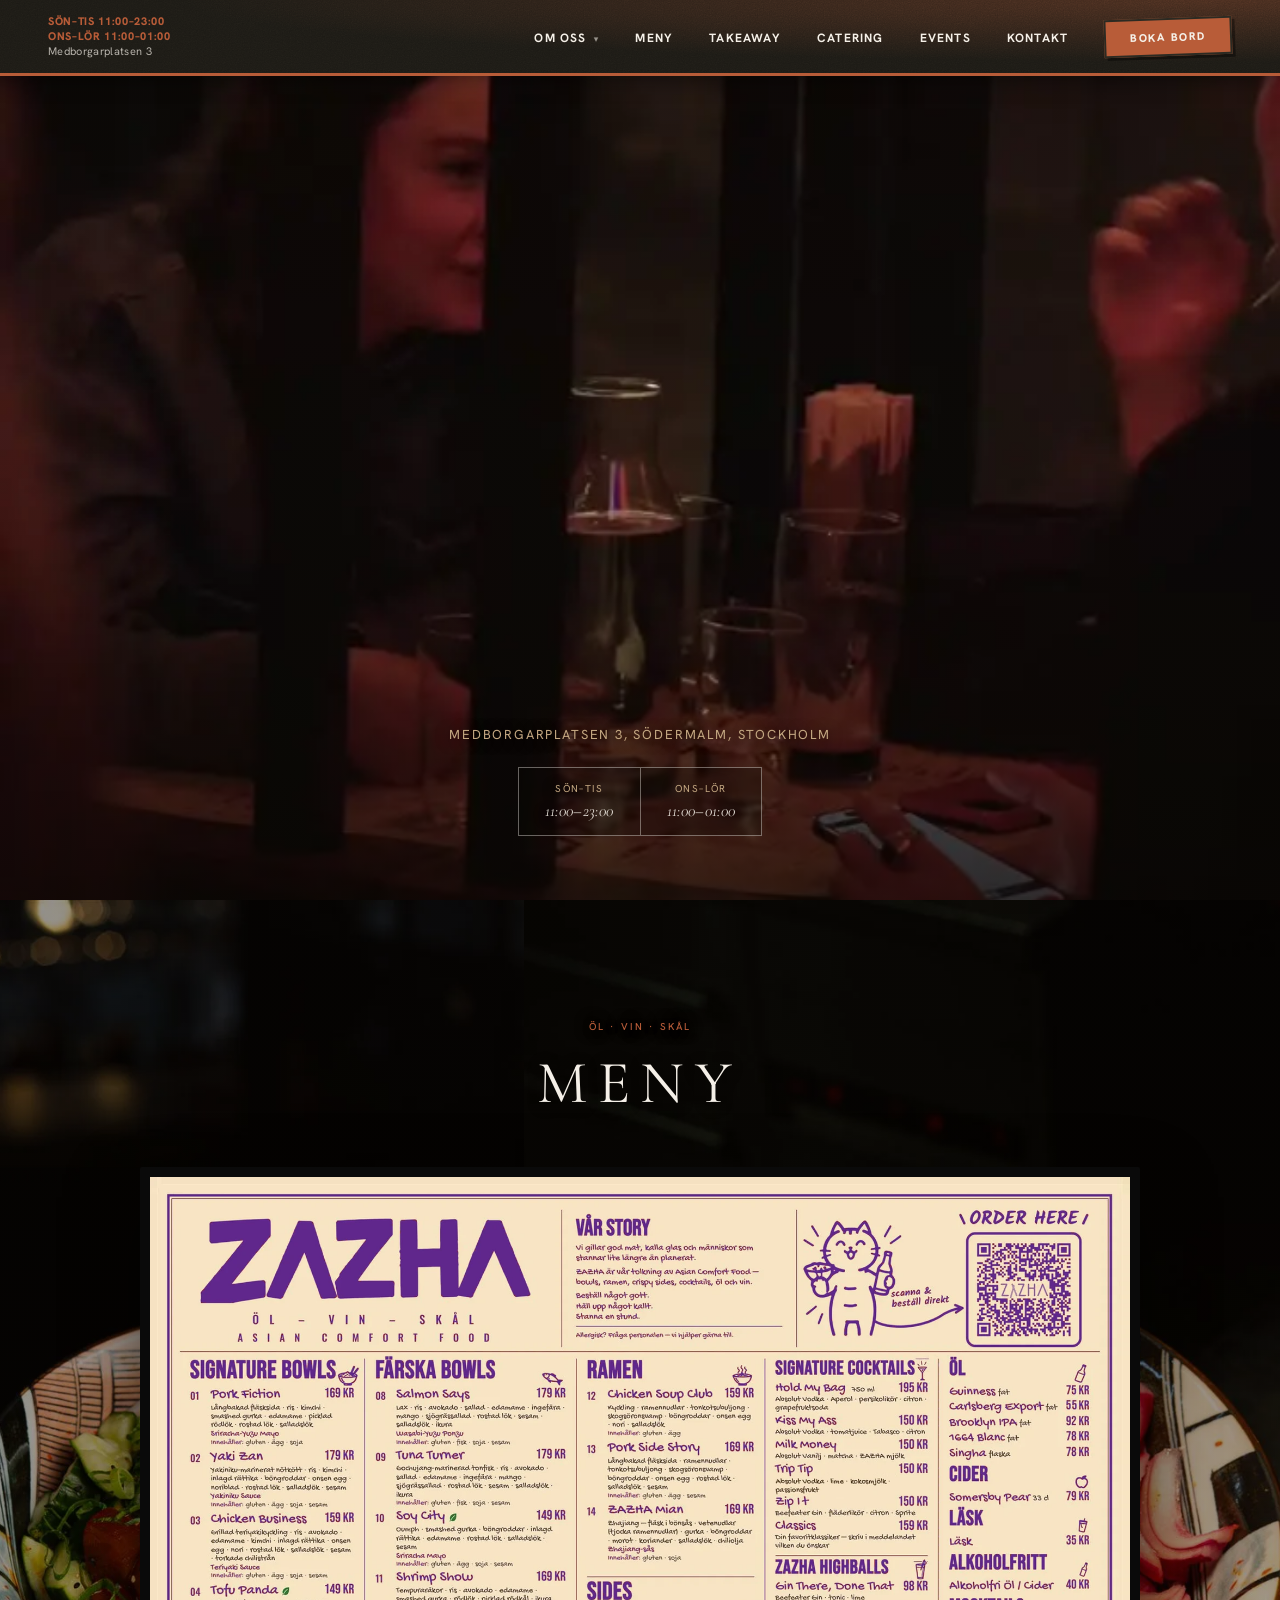
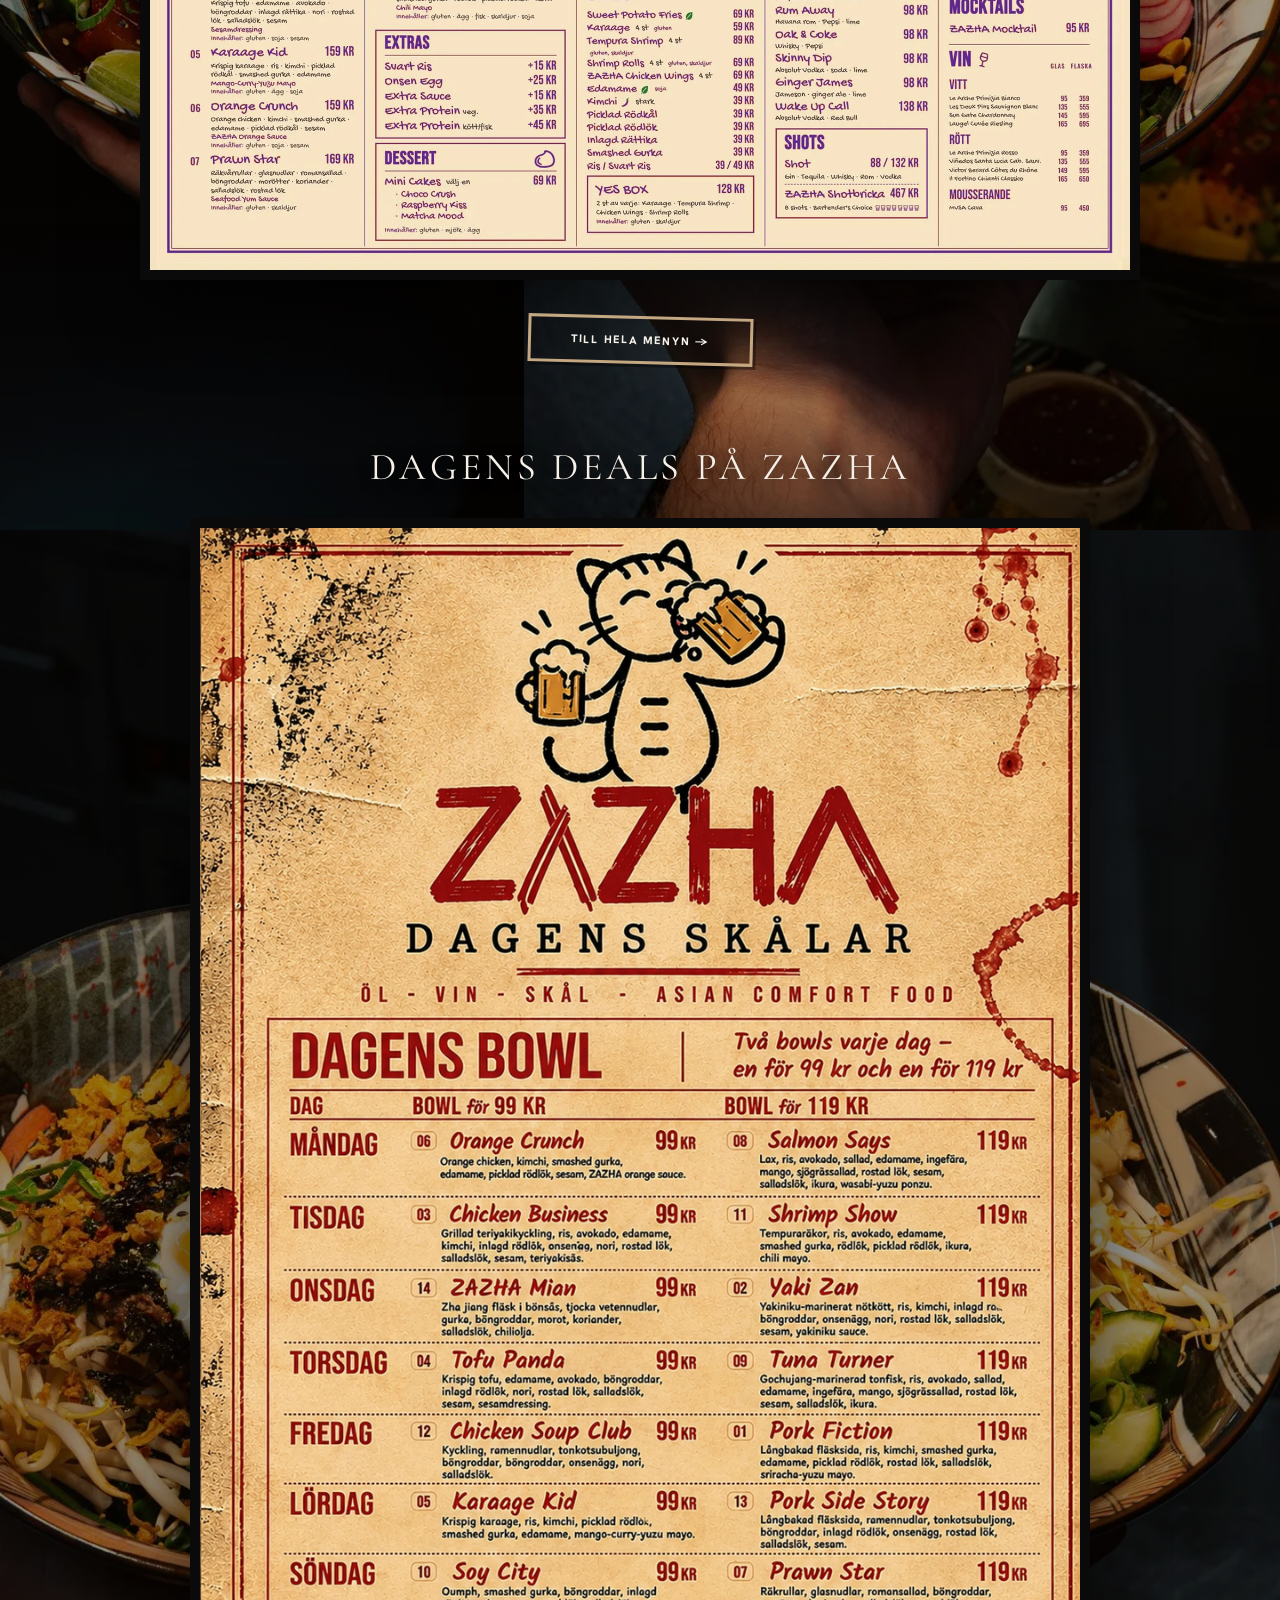
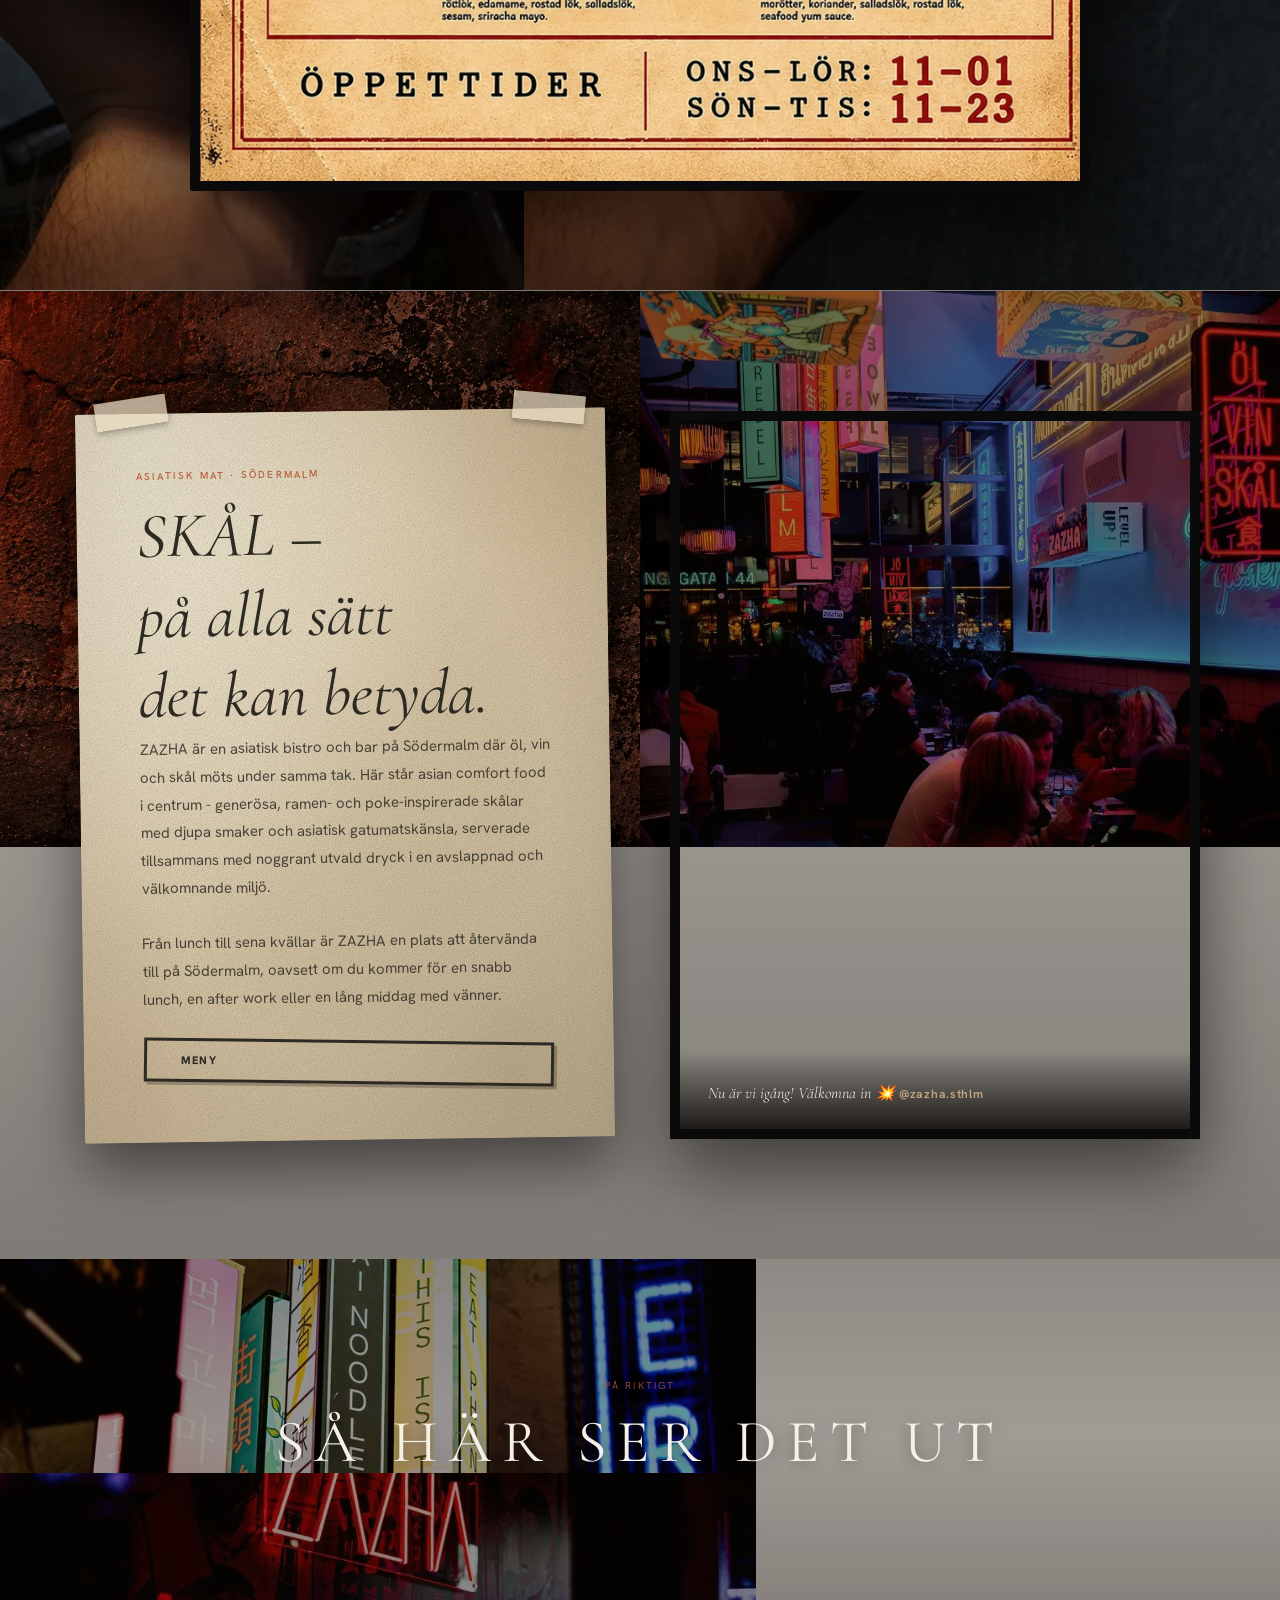
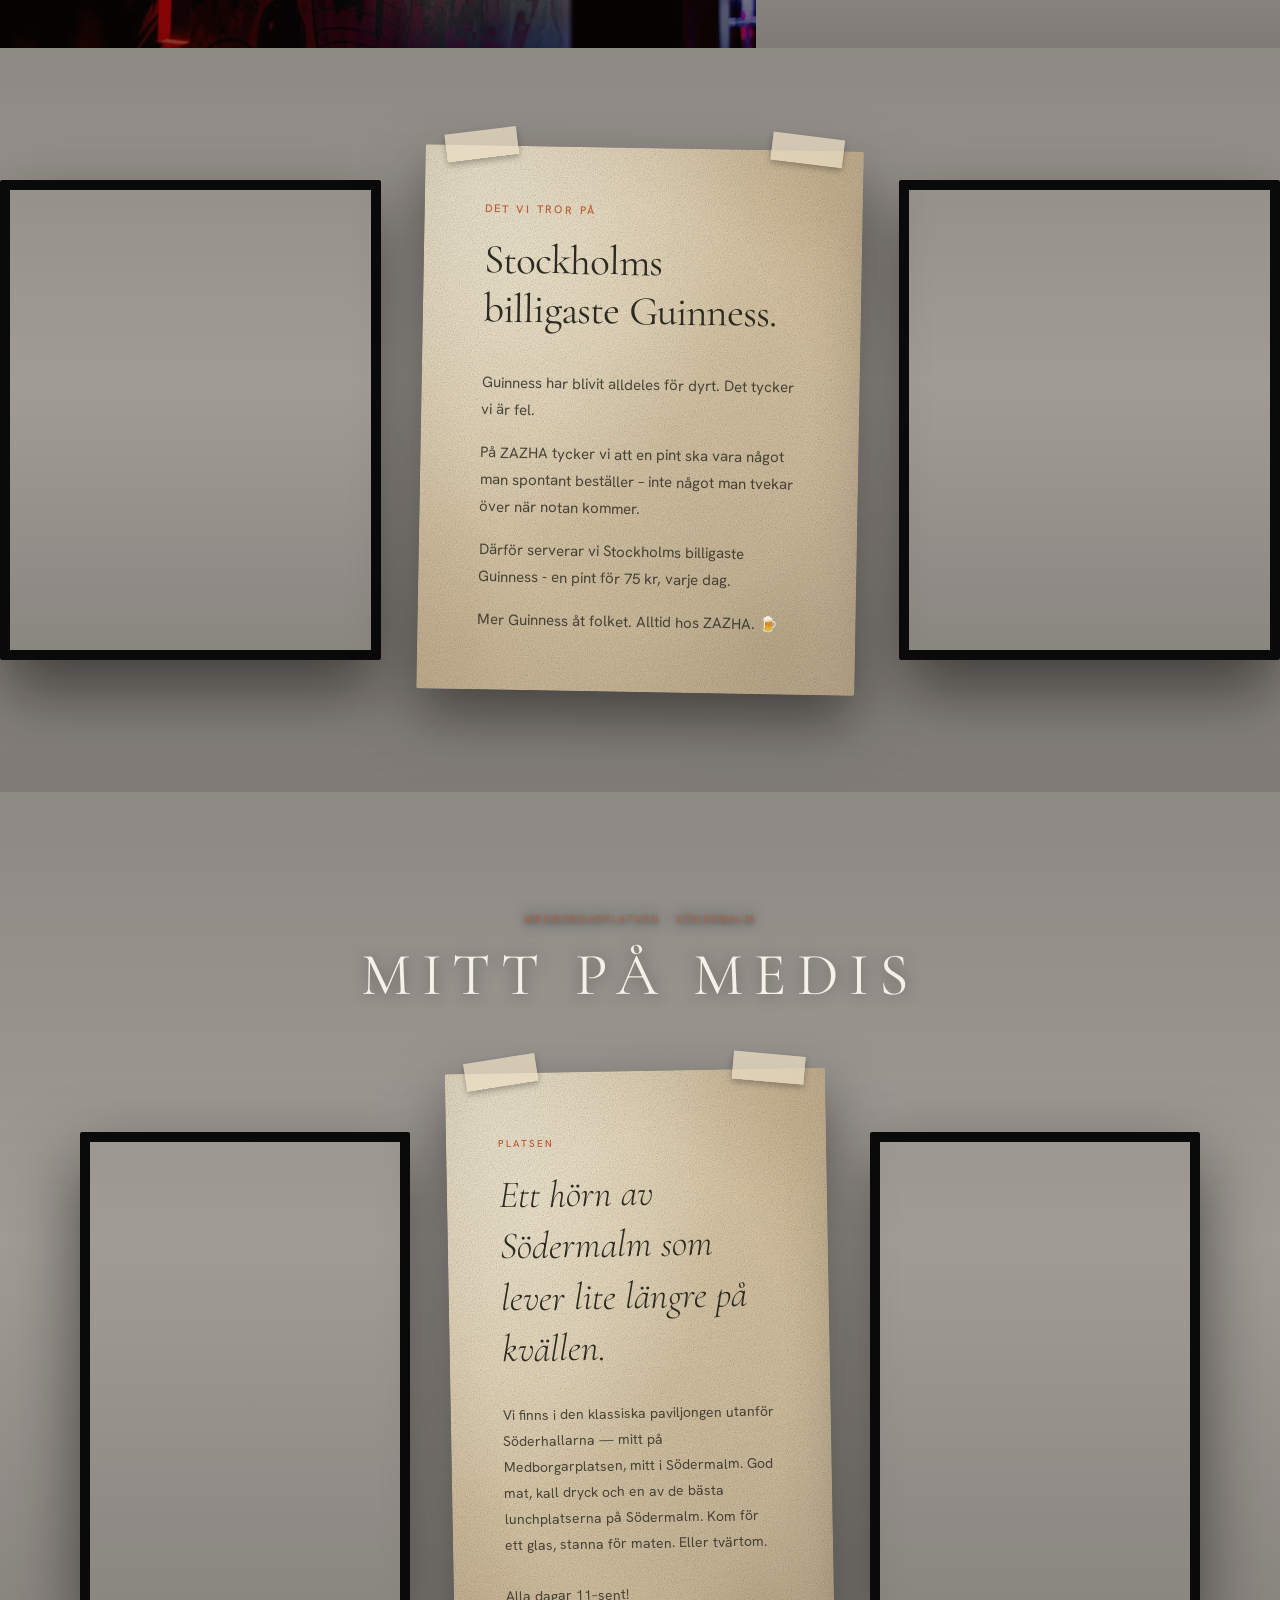
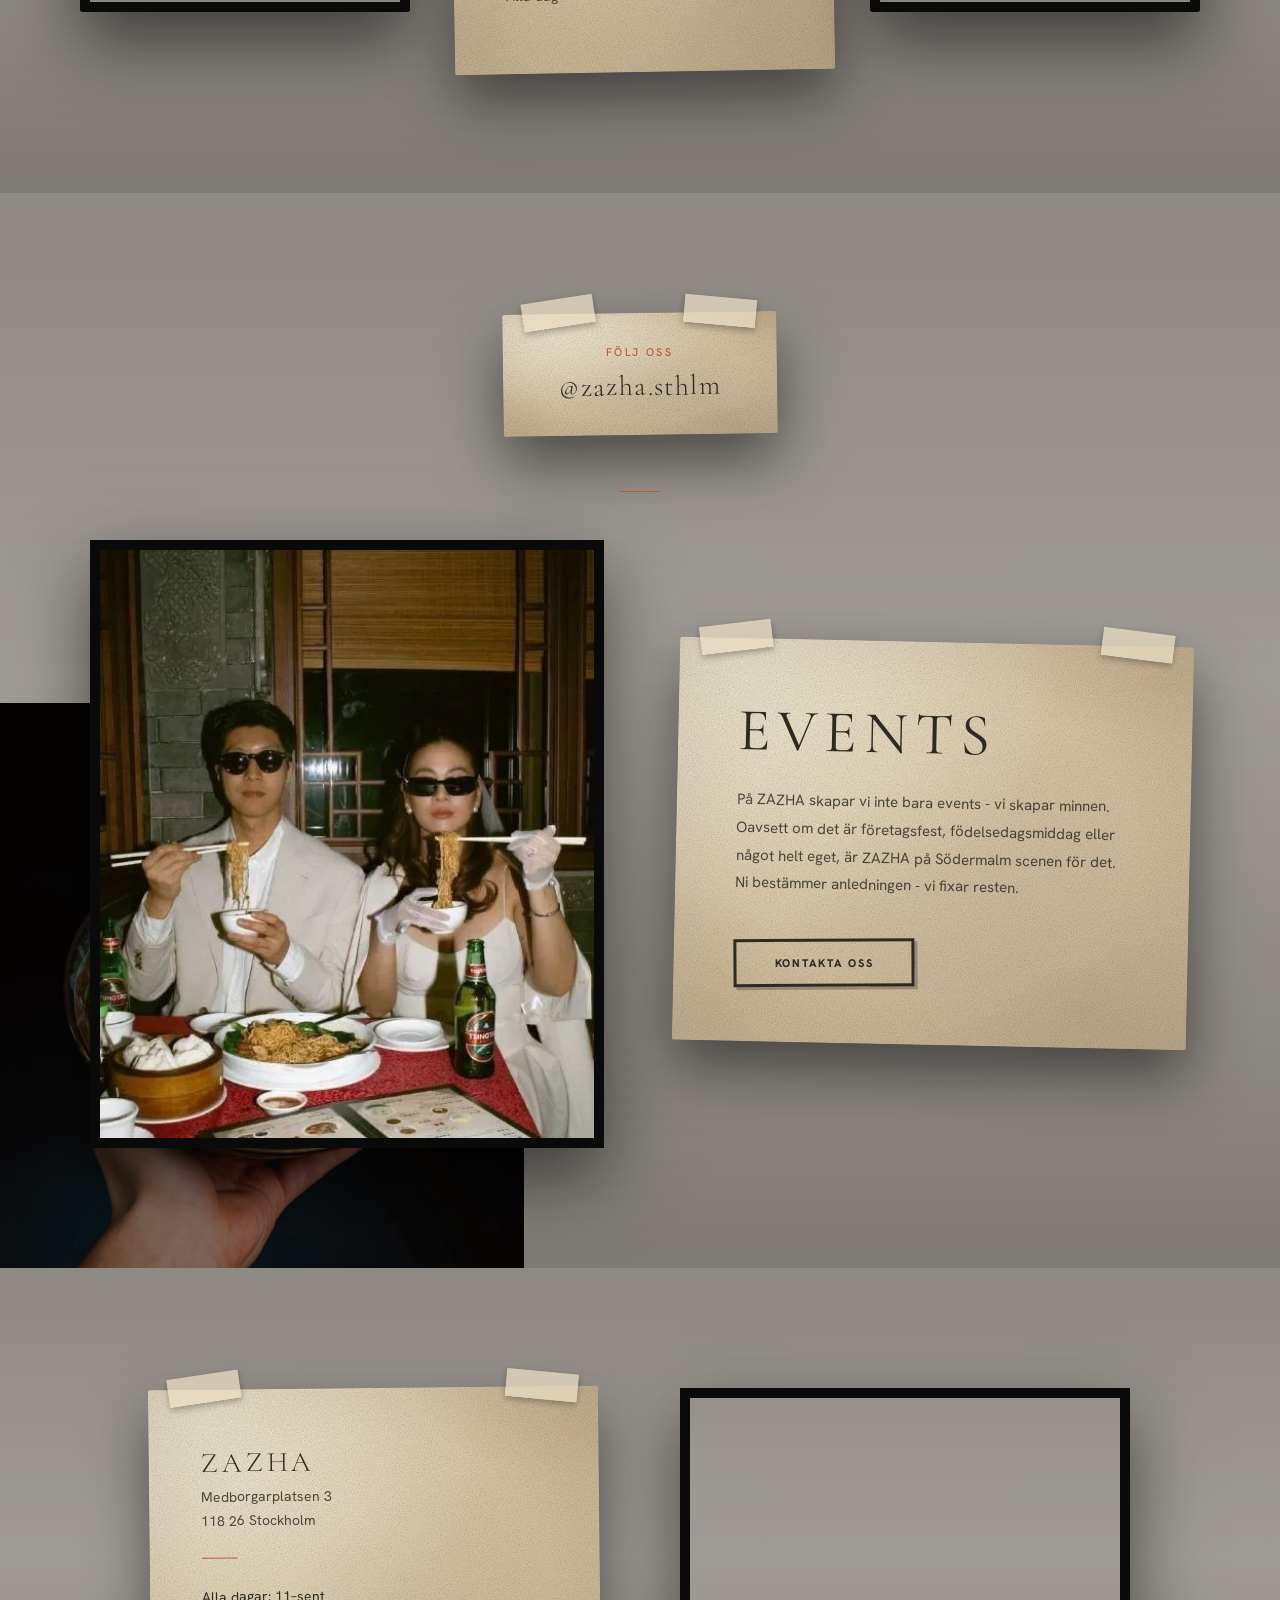
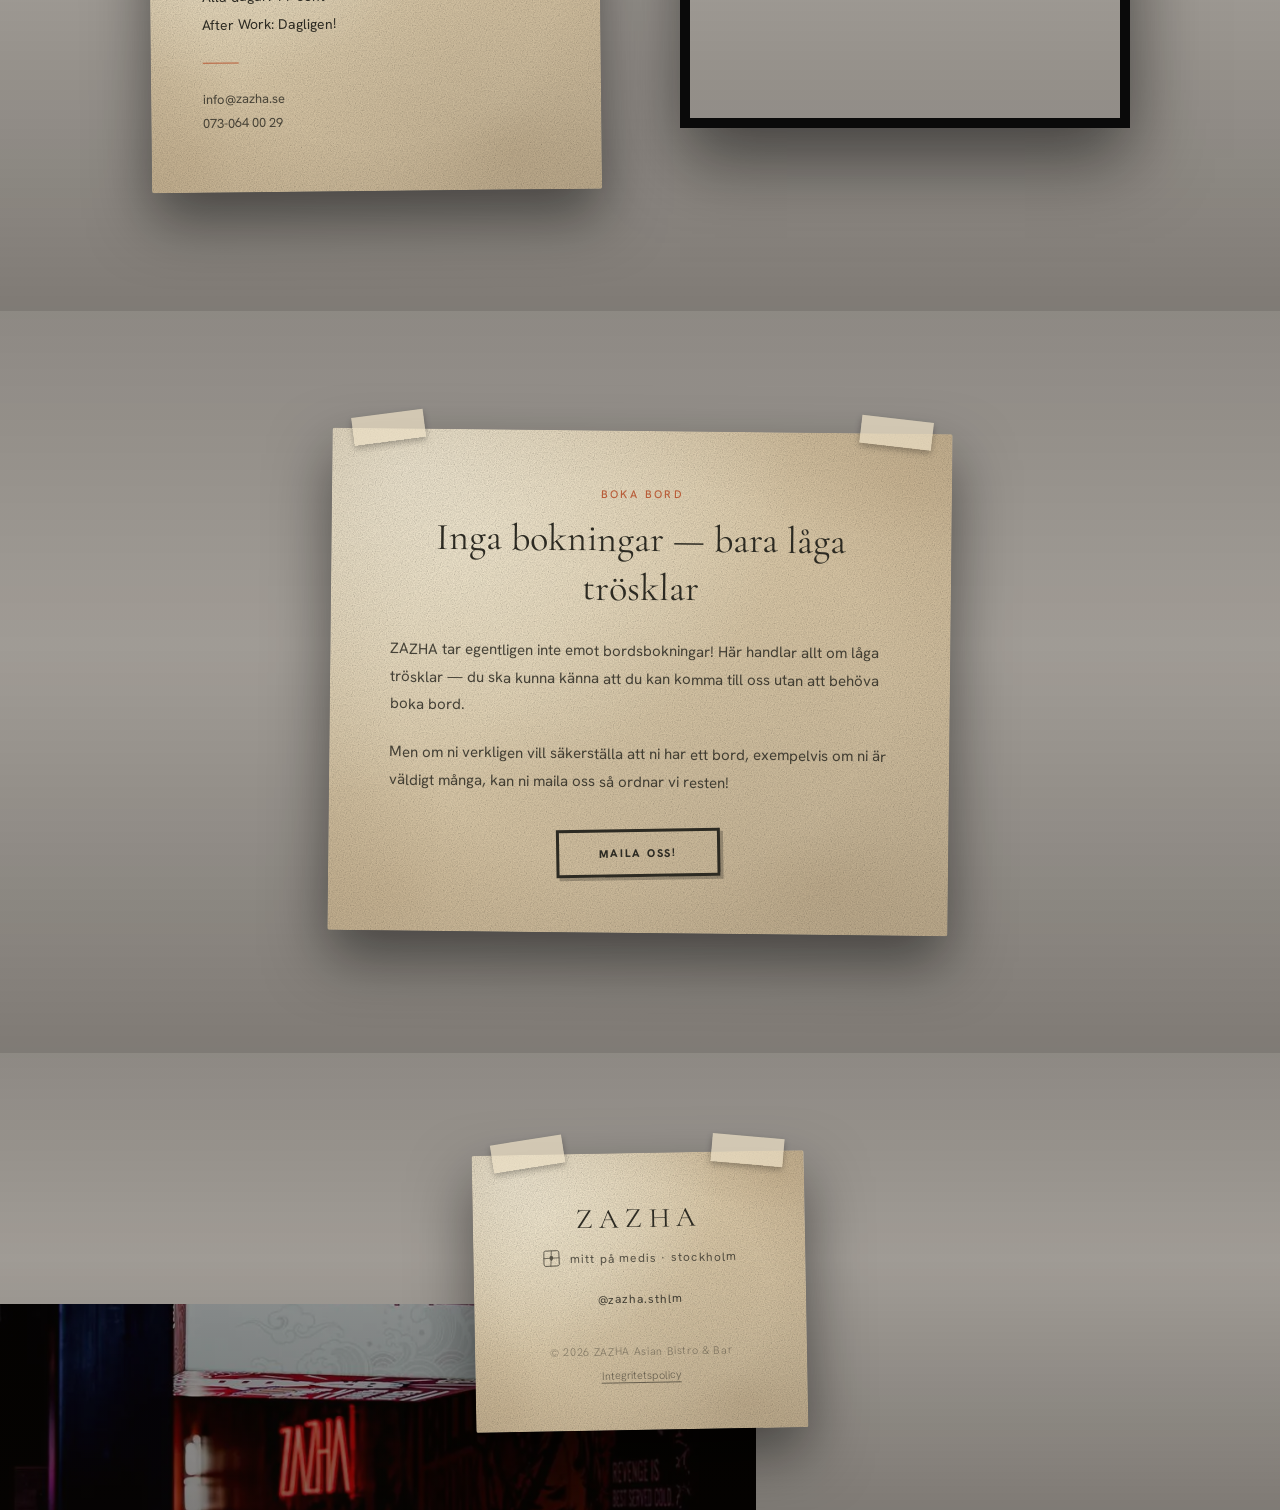
==== commit 8a0032cb: "Skarpare datorvideo (beskuren i full upplösning), dölj hero-rubriken visuellt Co-Authored-By: Claude" ====
--- a/index.html
+++ b/index.html
@@ -538,7 +538,8 @@
     #hero .hero-backdrop {
       background: linear-gradient(rgba(10, 6, 3, 0.35), rgba(10, 6, 3, 0.05) 35%, rgba(10, 6, 3, 0.15) 60%, rgba(10, 6, 3, 0.7));
     }
-    #hero .hero-tagline { font-size: 18px; }
+    /* Rubriken syns inte men finns kvar för Google */
+    #hero .hero-tagline { position: absolute; width: 1px; height: 1px; overflow: hidden; clip: rect(0 0 0 0); white-space: nowrap; margin: 0; }
     @media (max-width: 900px) {
       #hero { padding-bottom: 40px; }
     }
@@ -1672,7 +1673,7 @@
   <section id="hero" aria-label="Välkommen till ZAZHA">
     <video class="hero-video" autoplay muted loop playsinline preload="auto" poster="images/hero-video-poster.webp" aria-hidden="true">
       <source src="images/hero-video-720.mp4" type="video/mp4" media="(max-width: 900px)">
-      <source src="images/hero-video-1080.mp4" type="video/mp4">
+      <source src="images/hero-video-desktop.mp4" type="video/mp4">
     </video>
     <div class="hero-backdrop"></div>
     <div class="hero-content">
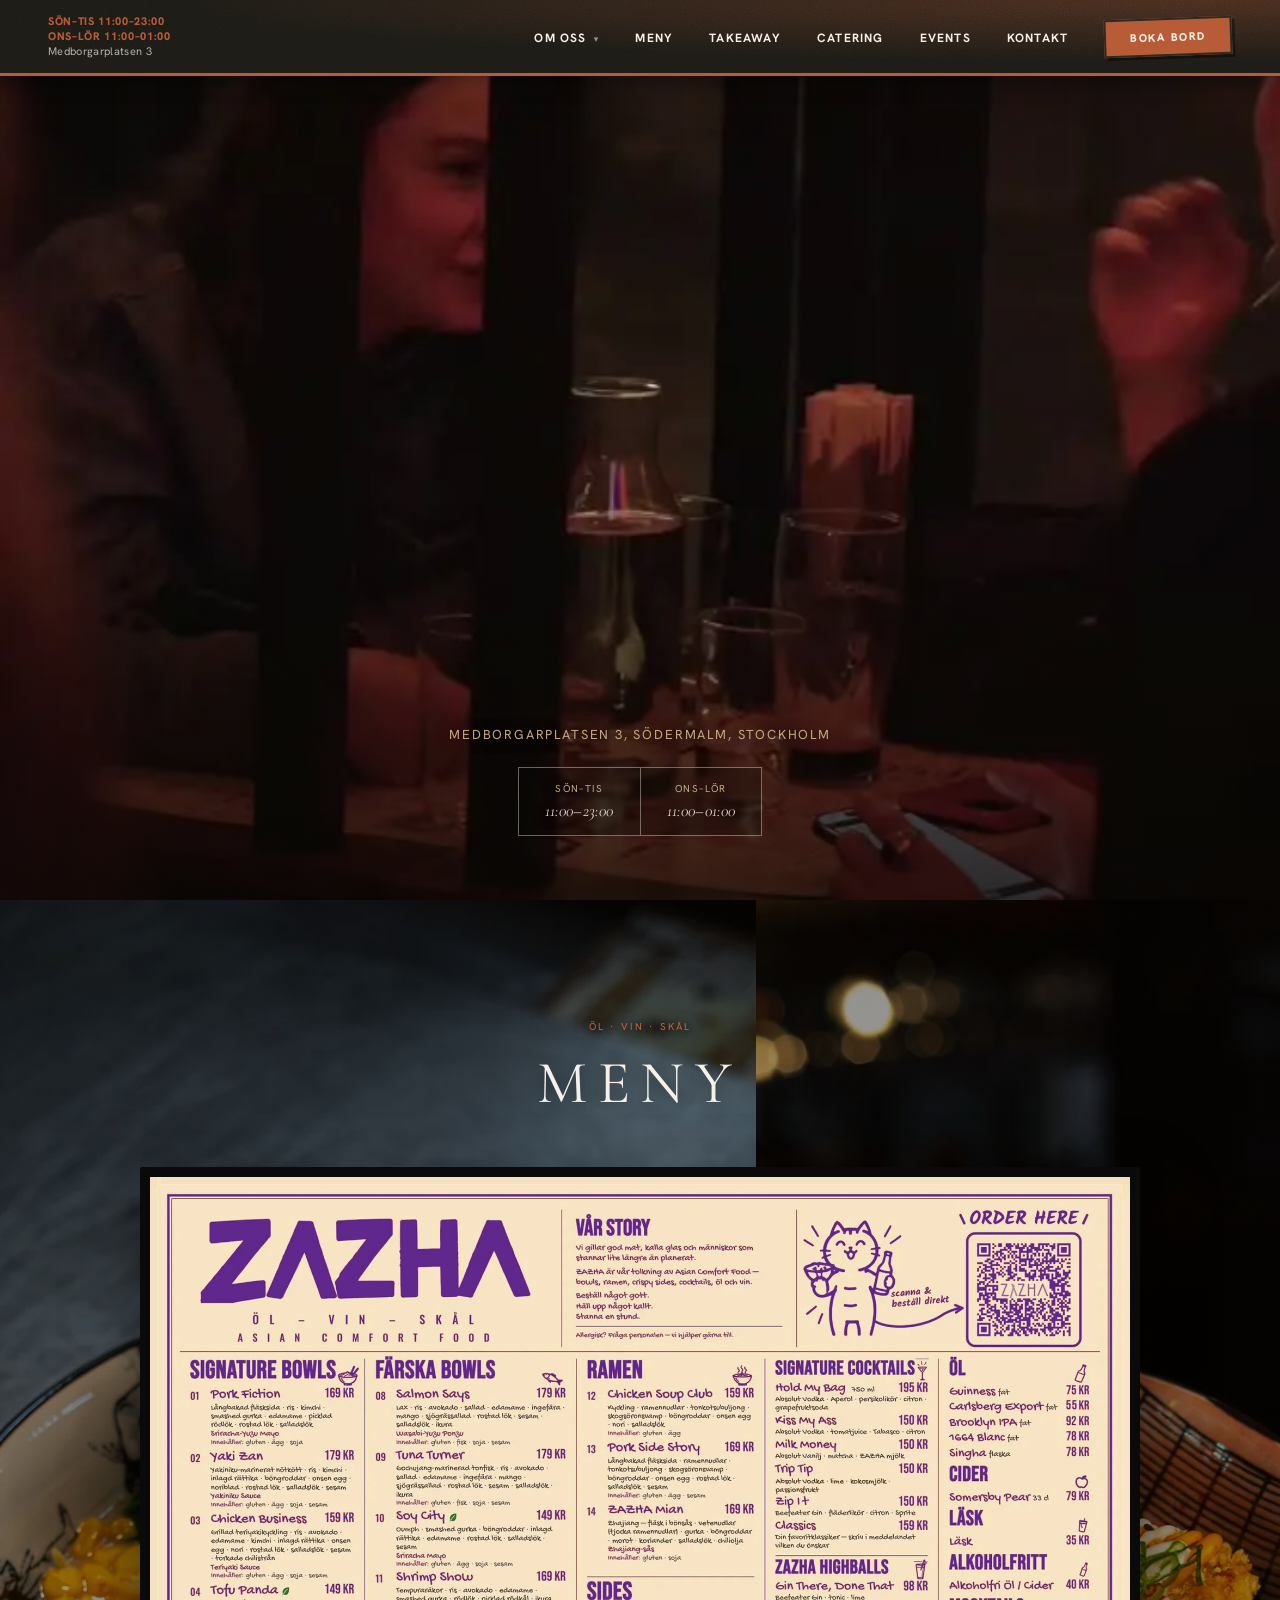
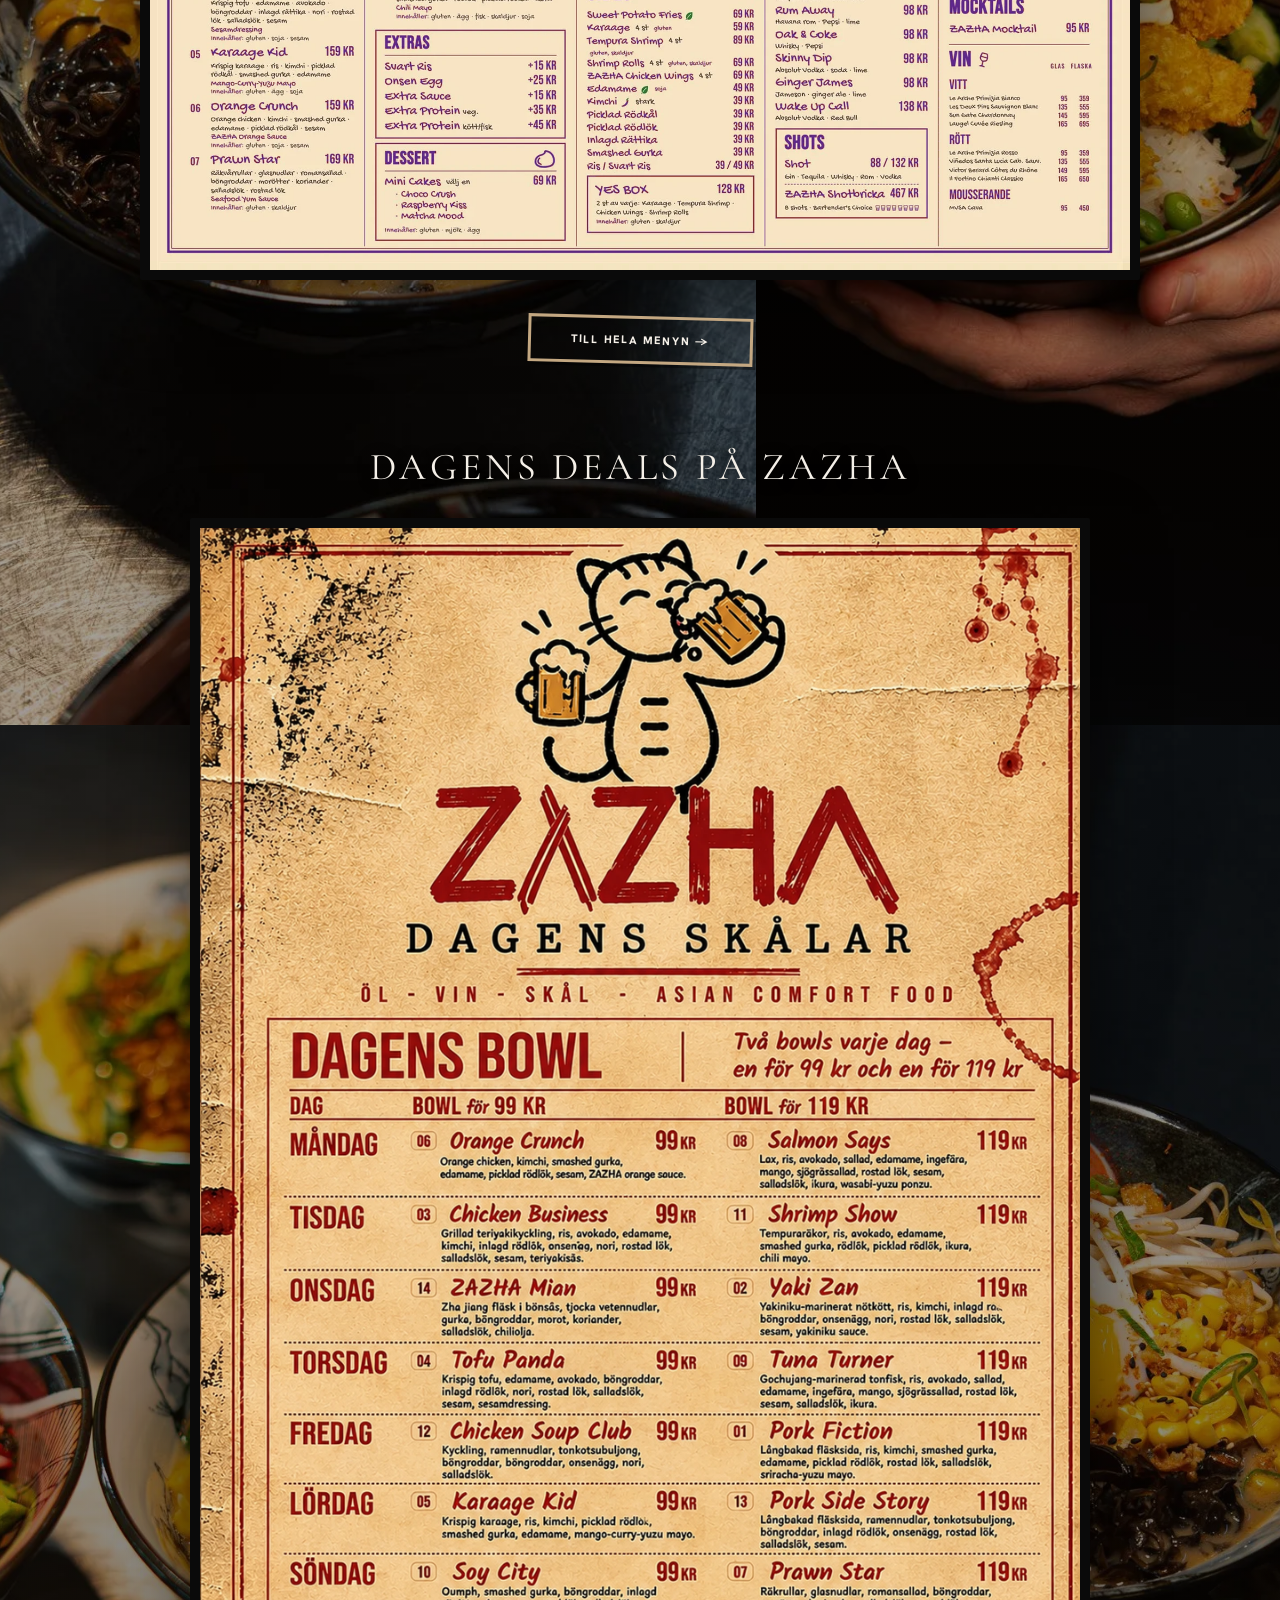
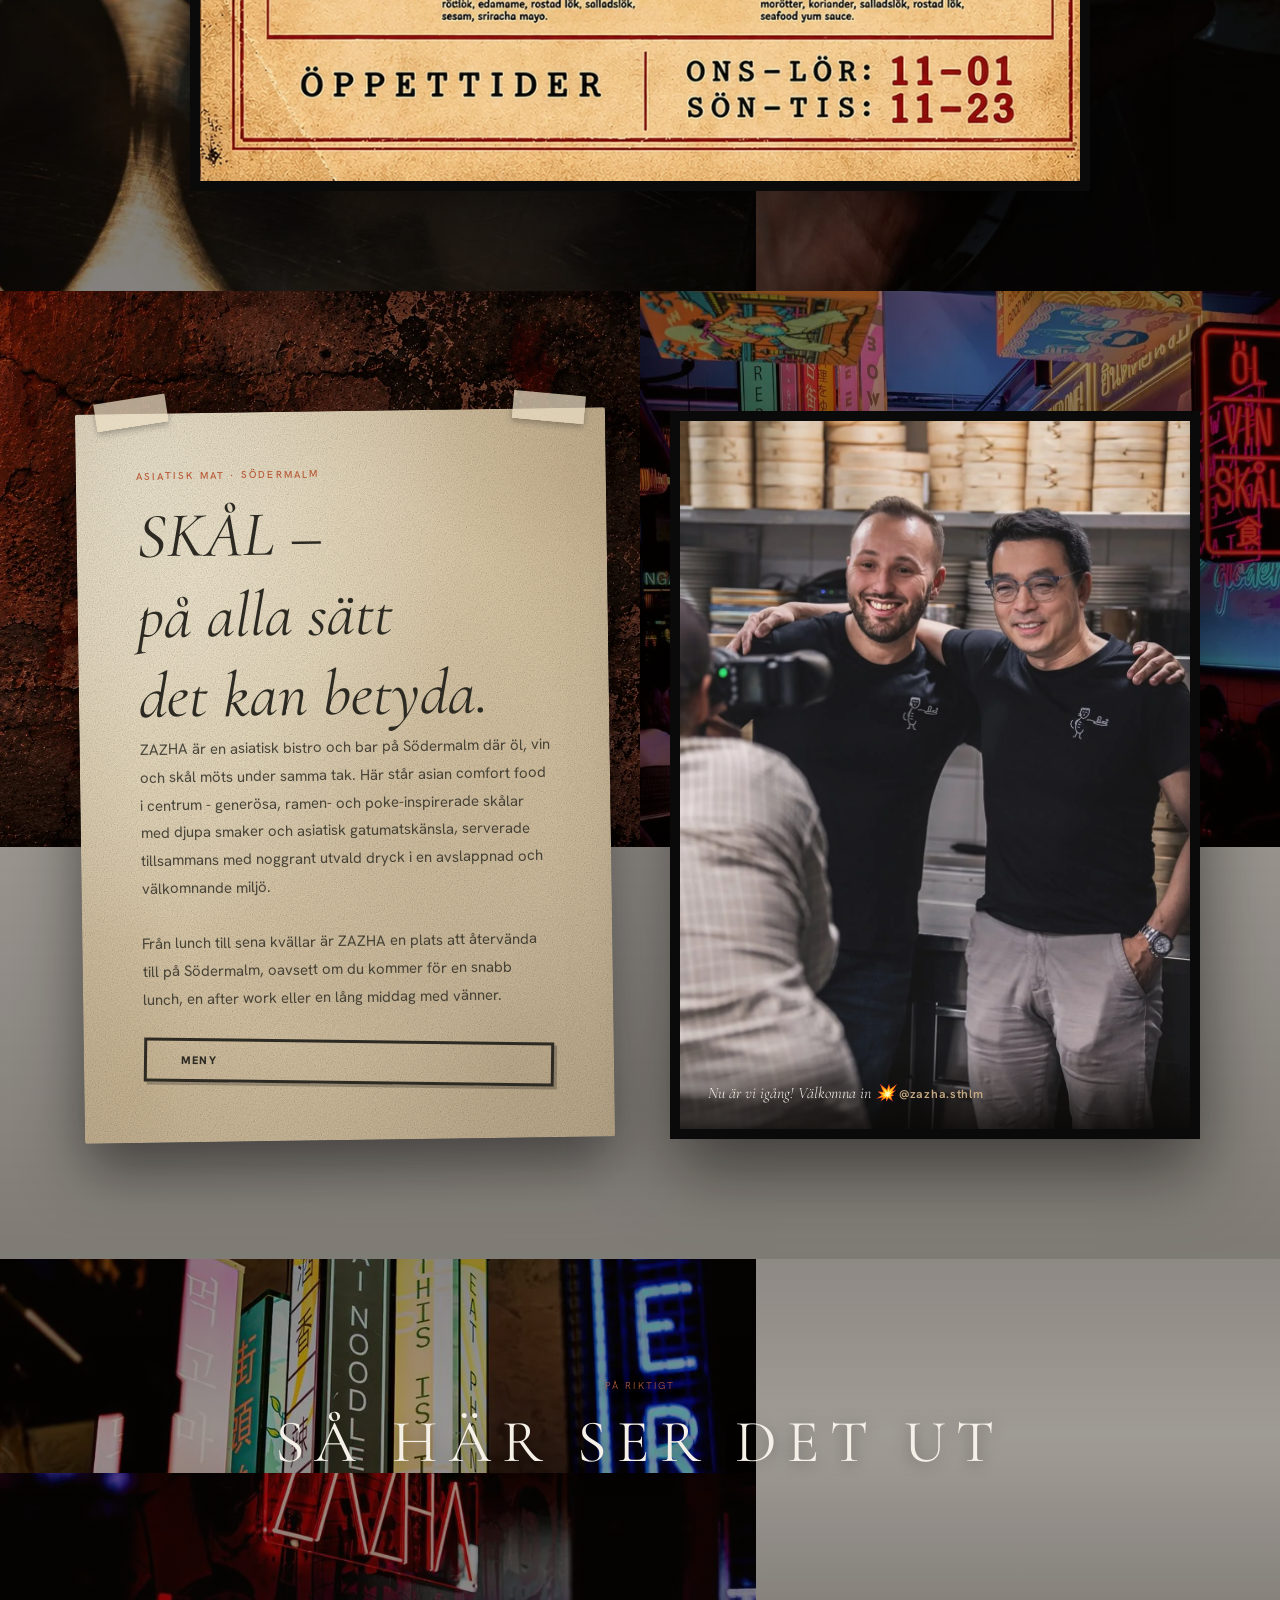
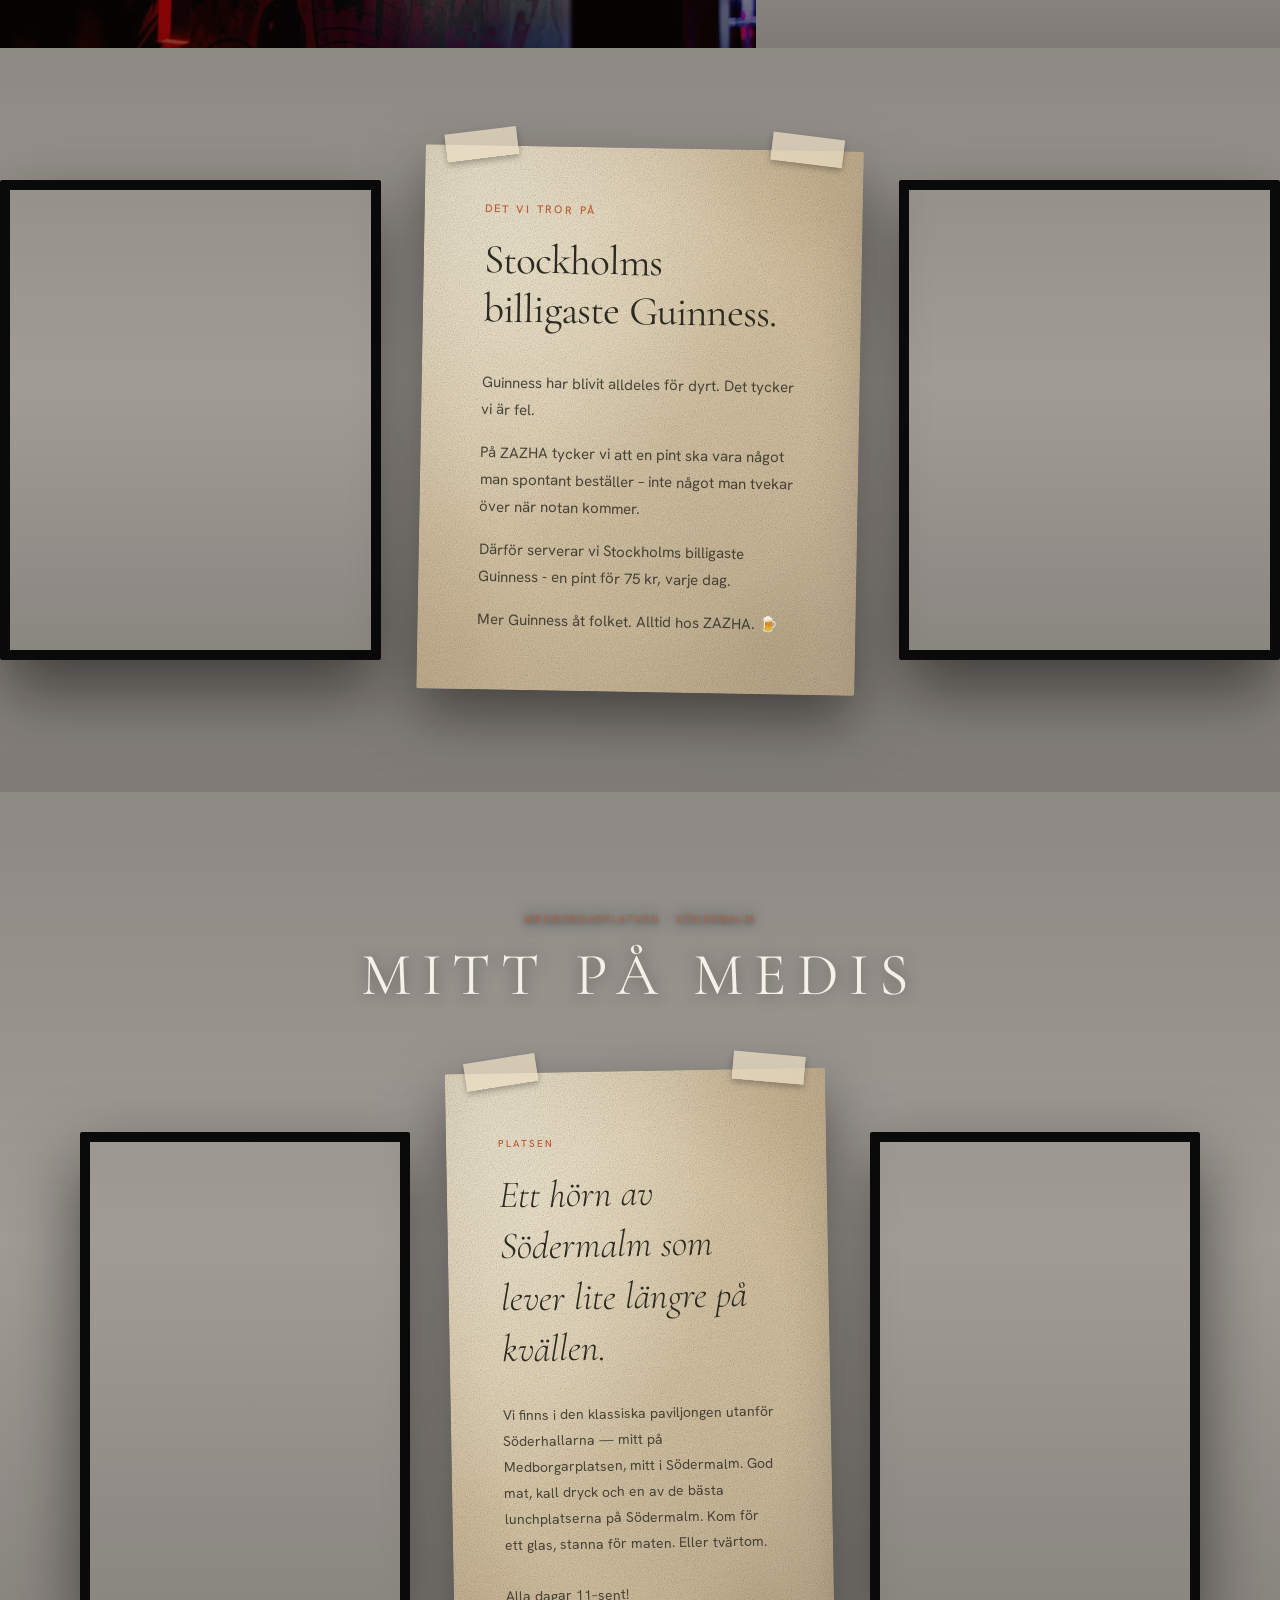
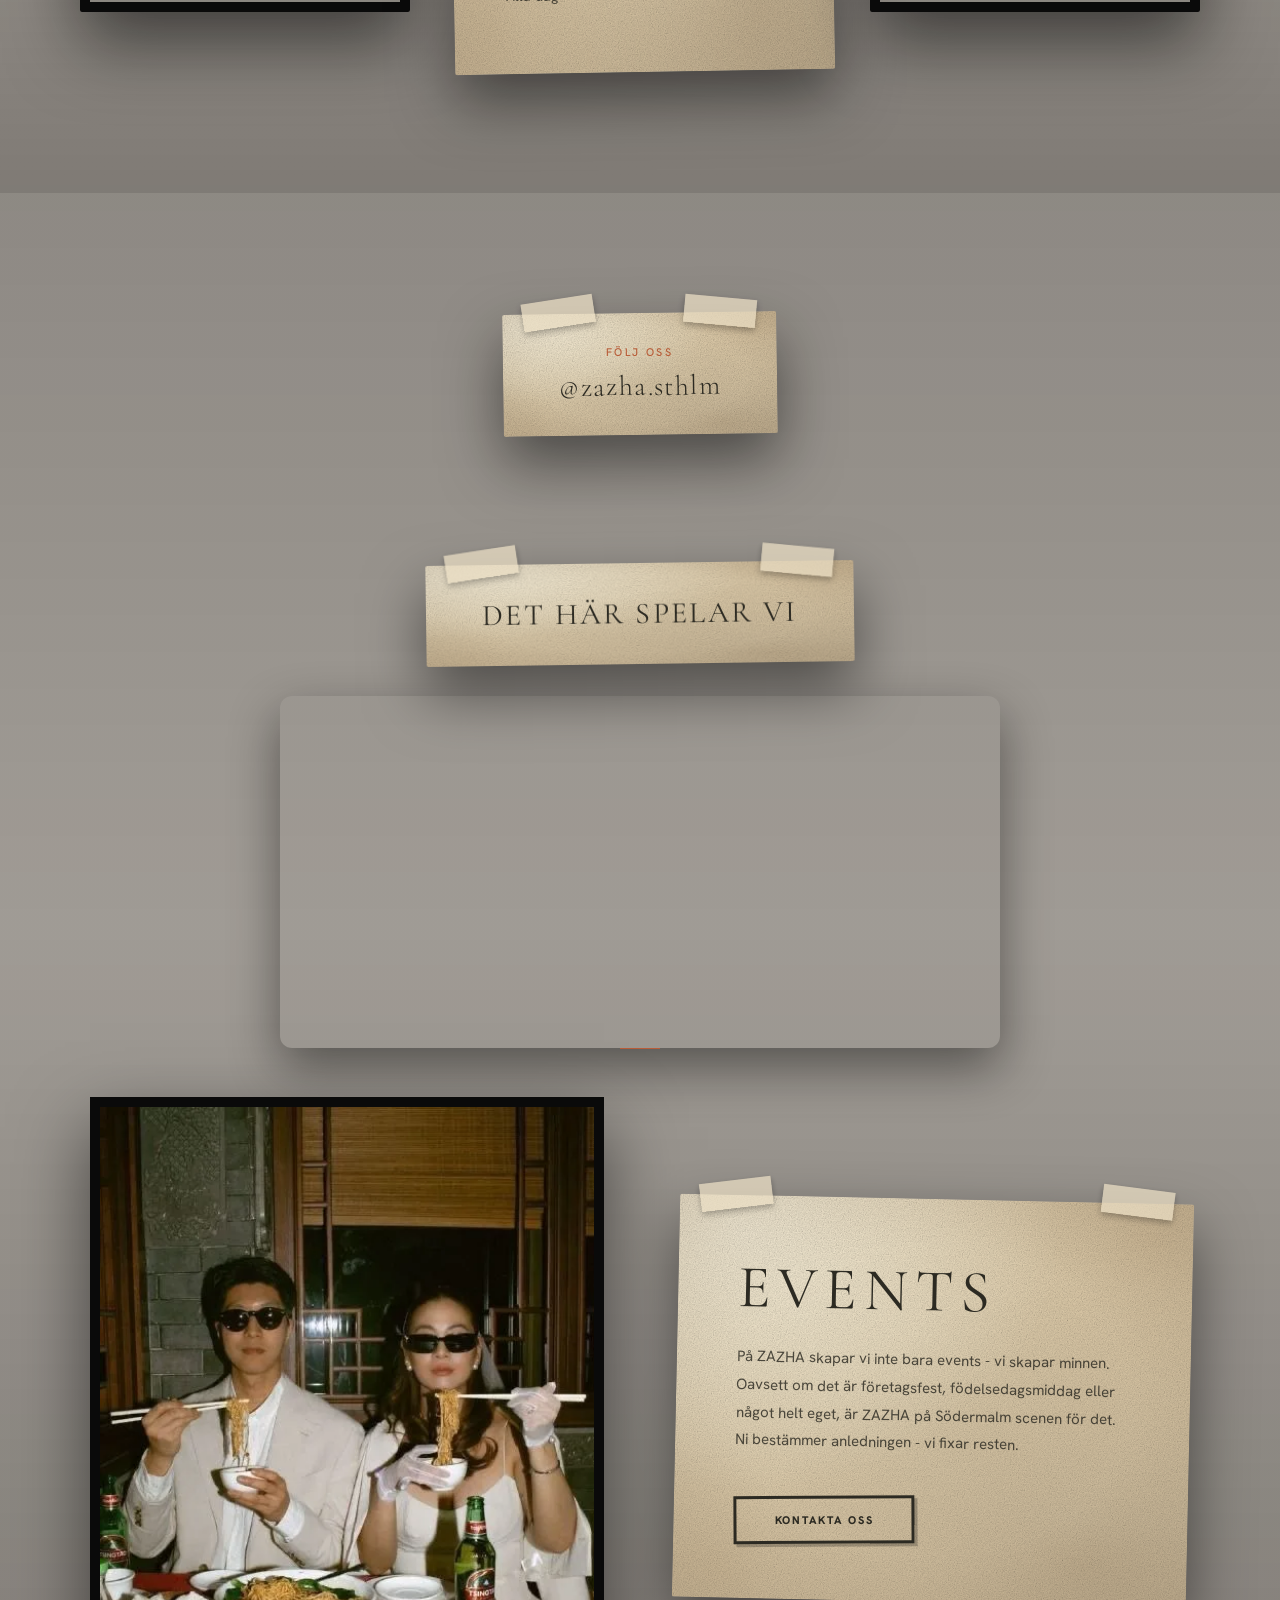
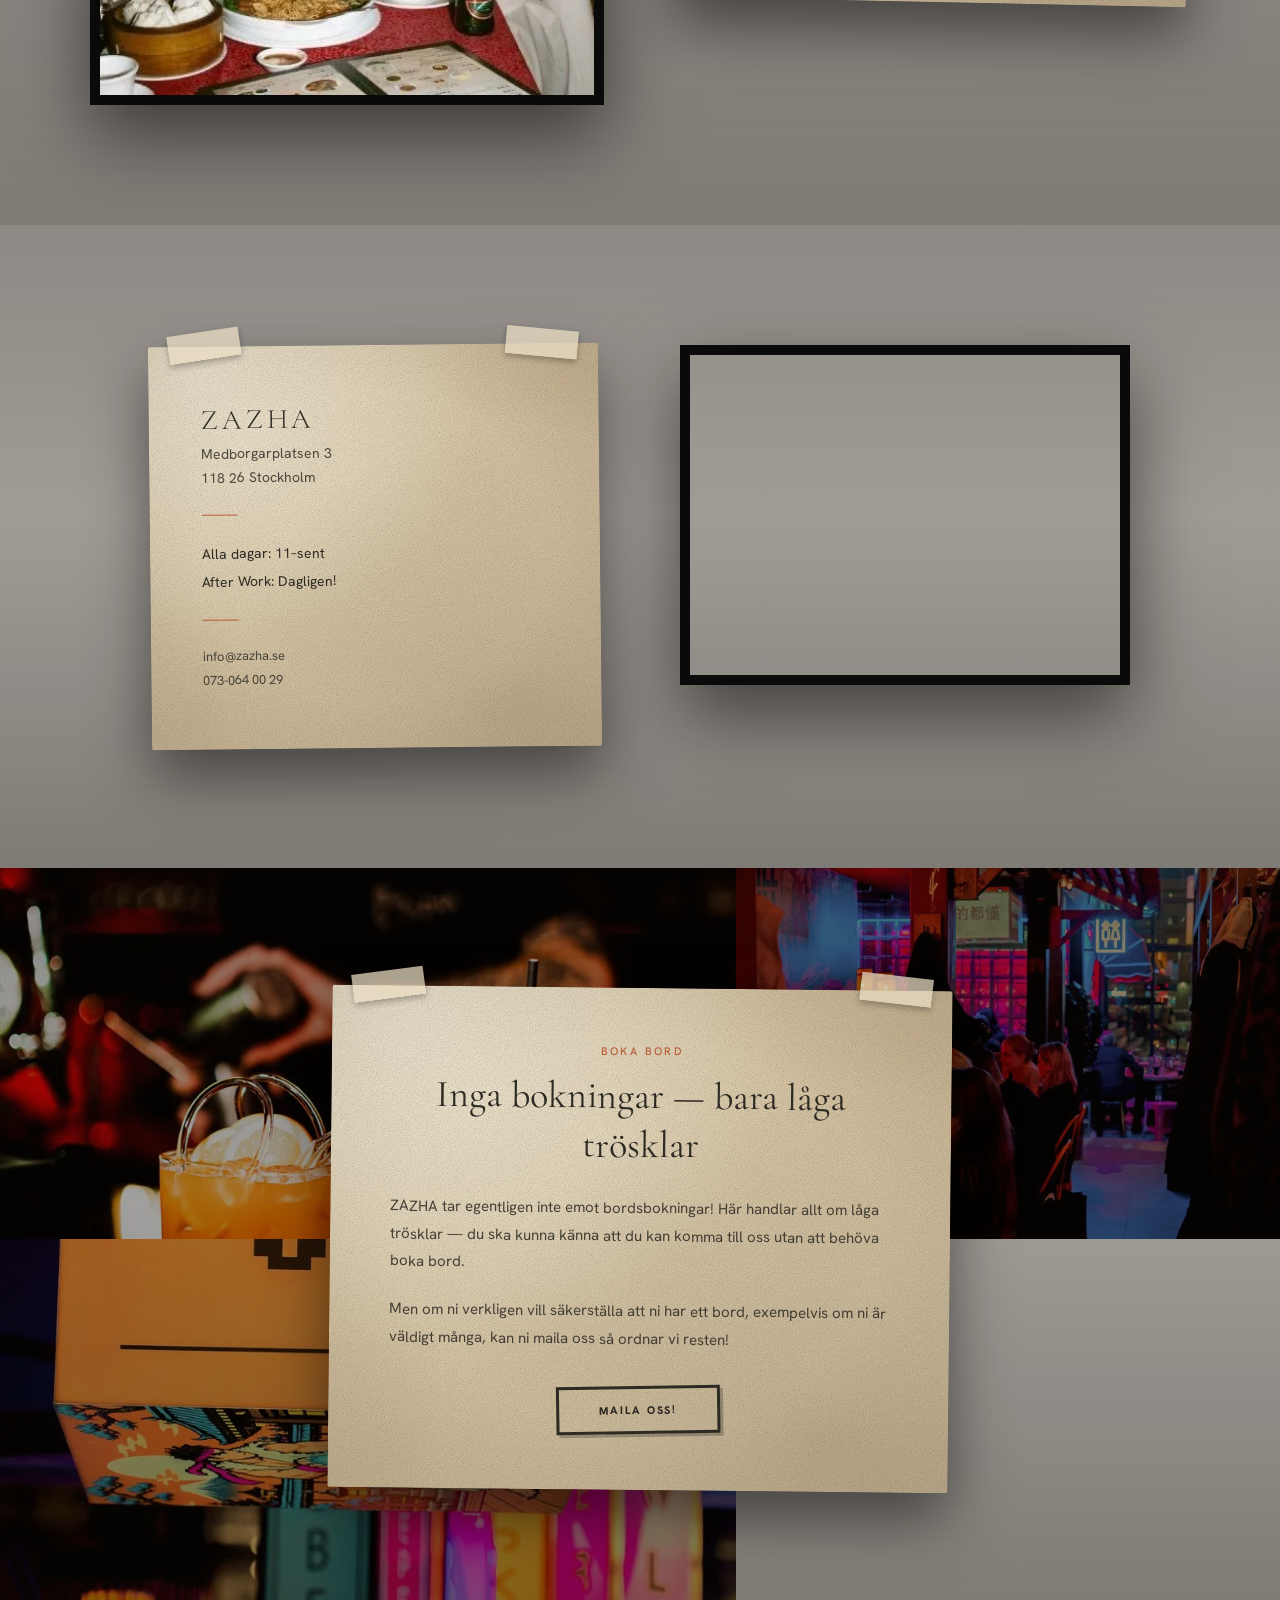
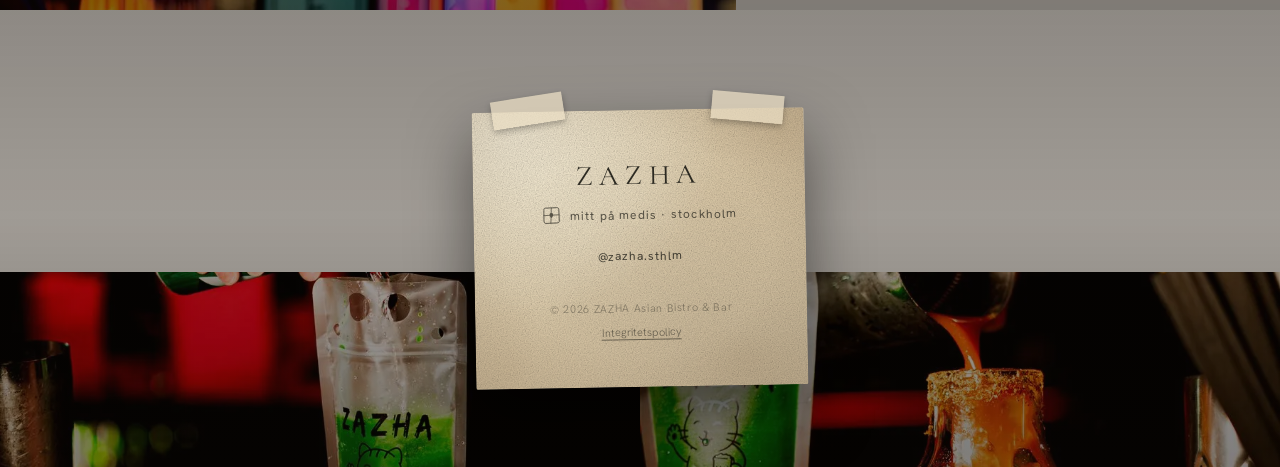
==== commit 1573c064: "Spotify-spellista "Det här spelar vi" på startsidan Co-Authored-By: Claude Opus 5.5 <noreply@anthrop" ====
--- a/index.html
+++ b/index.html
@@ -1411,6 +1411,24 @@
     }
     .insta-handle:hover { opacity: 0.7; }
 
+    /* Spotify-spellista */
+    .spotify-block { margin-top: 72px; }
+    .spotify-card { margin-bottom: 32px; }
+    .spotify-heading {
+      font-family: var(--serif);
+      font-weight: 400;
+      font-size: 30px;
+      letter-spacing: 0.08em;
+      color: var(--charcoal);
+      margin: 0;
+    }
+    .spotify-embed { max-width: 720px; margin: 0 auto; }
+    .spotify-embed iframe { display: block; border: 0; border-radius: 12px; box-shadow: 0 20px 50px rgba(0,0,0,0.45); }
+    @media (max-width: 900px) {
+      .spotify-block { margin-top: 48px; }
+      .spotify-heading { font-size: 22px; }
+    }
+
     /* ============================================================
        BOKA BORD
     ============================================================ */
@@ -1906,6 +1924,15 @@
     </div>
     <div class="behold-wrap">
       <behold-widget feed-id="wLe0KOHFoqsnT6yjAQ3L"></behold-widget>
+    </div>
+
+    <div class="spotify-block">
+      <div class="poster-card insta-card spotify-card">
+        <h2 class="spotify-heading" data-edit-id="spotify-heading">DET HÄR SPELAR VI</h2>
+      </div>
+      <div class="spotify-embed">
+        <iframe data-testid="embed-iframe" title="ZAZHA på Spotify" src="https://open.spotify.com/embed/playlist/4fXcHSt9bYpj0wQgm9mNmC?utm_source=generator&amp;theme=0&amp;si=03ae6c0b67e345e1" width="100%" height="352" frameborder="0" allowfullscreen allow="autoplay; clipboard-write; encrypted-media; fullscreen; picture-in-picture" loading="lazy"></iframe>
+      </div>
     </div>
 
     <span class="insta-divider" aria-hidden="true"></span>
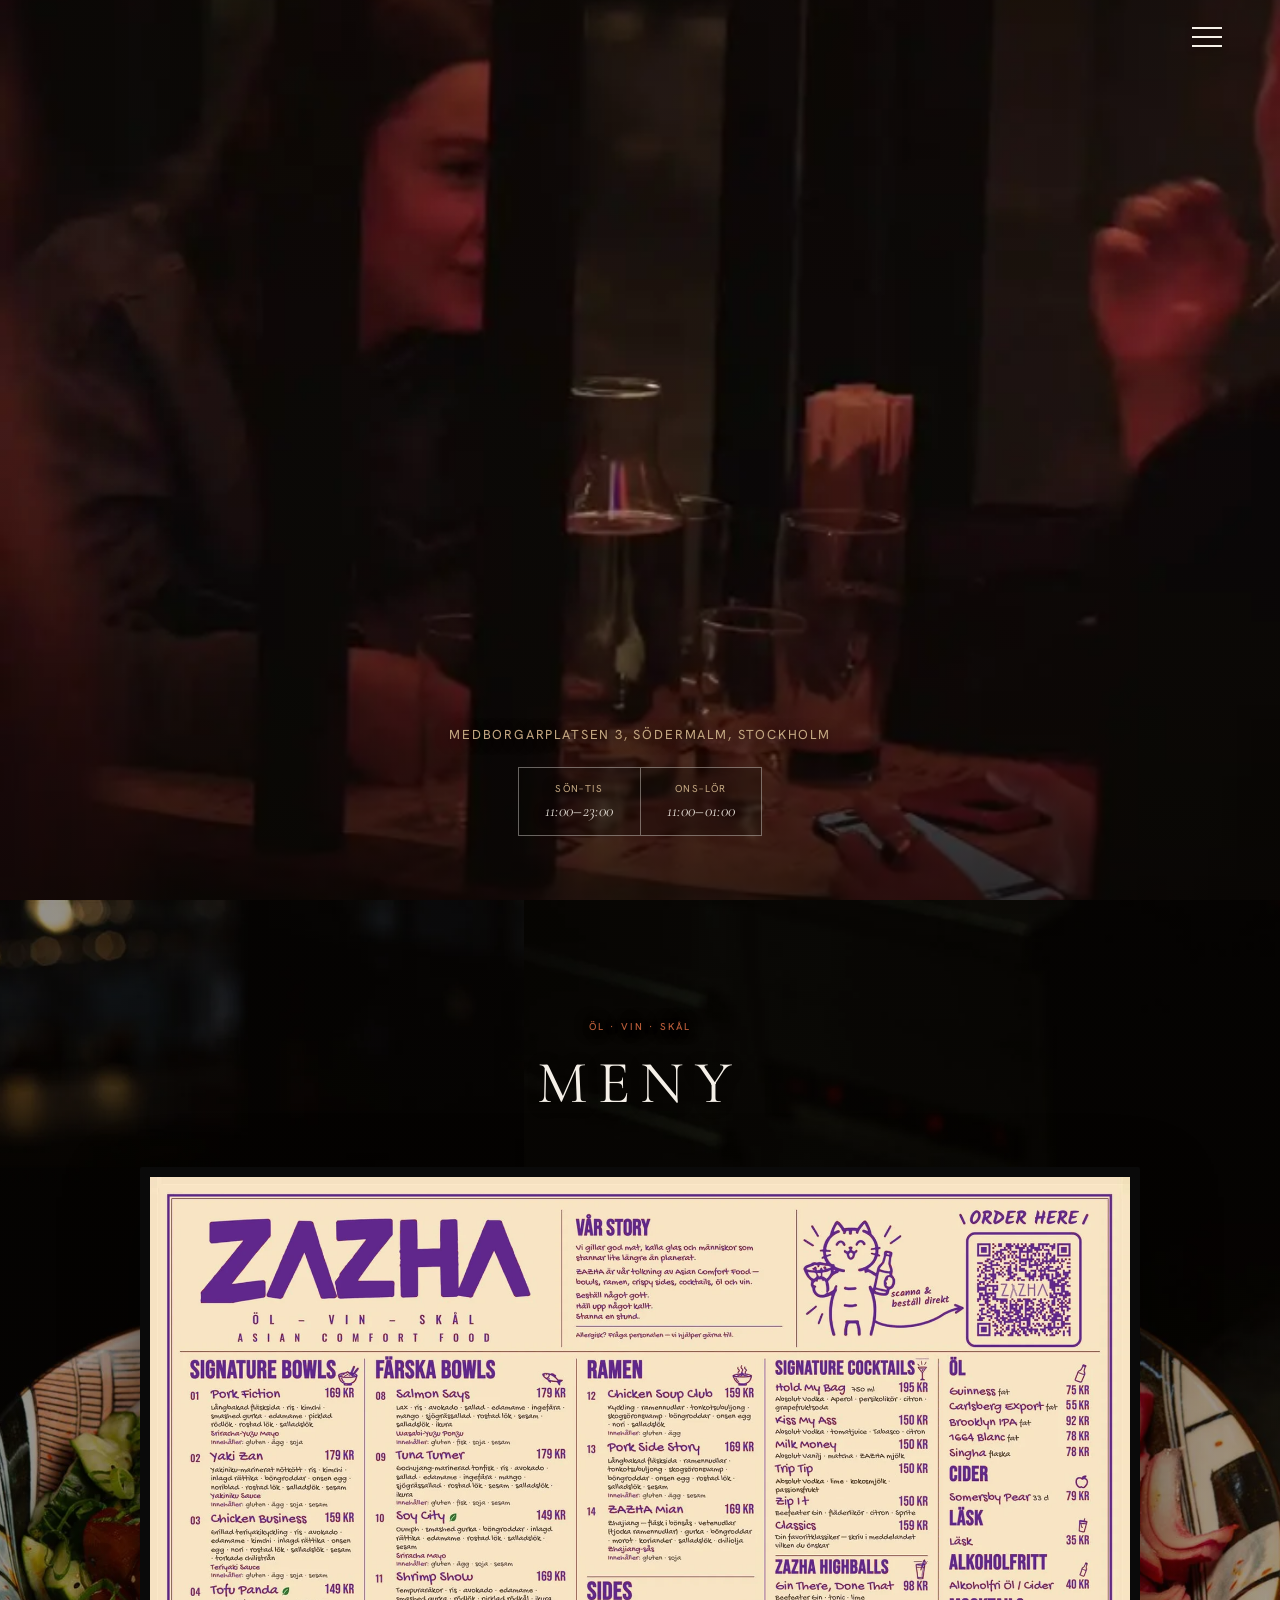
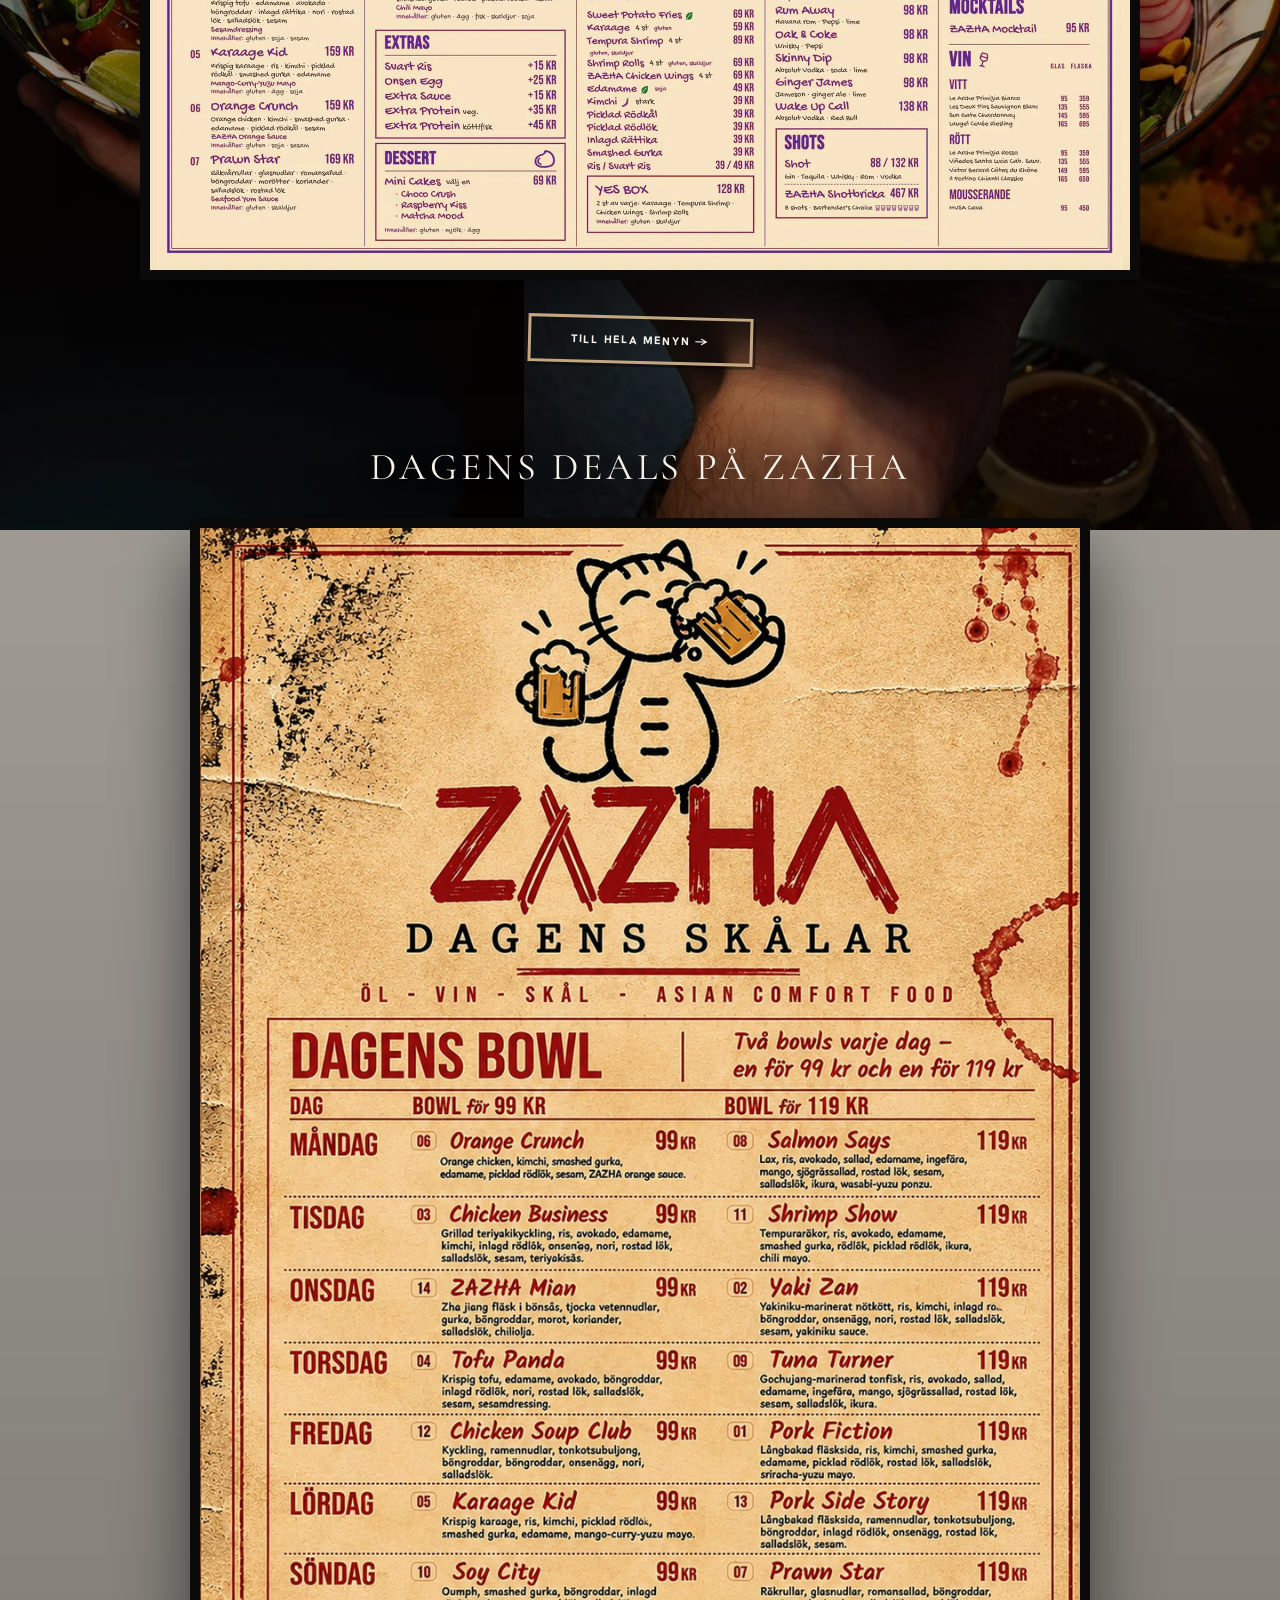
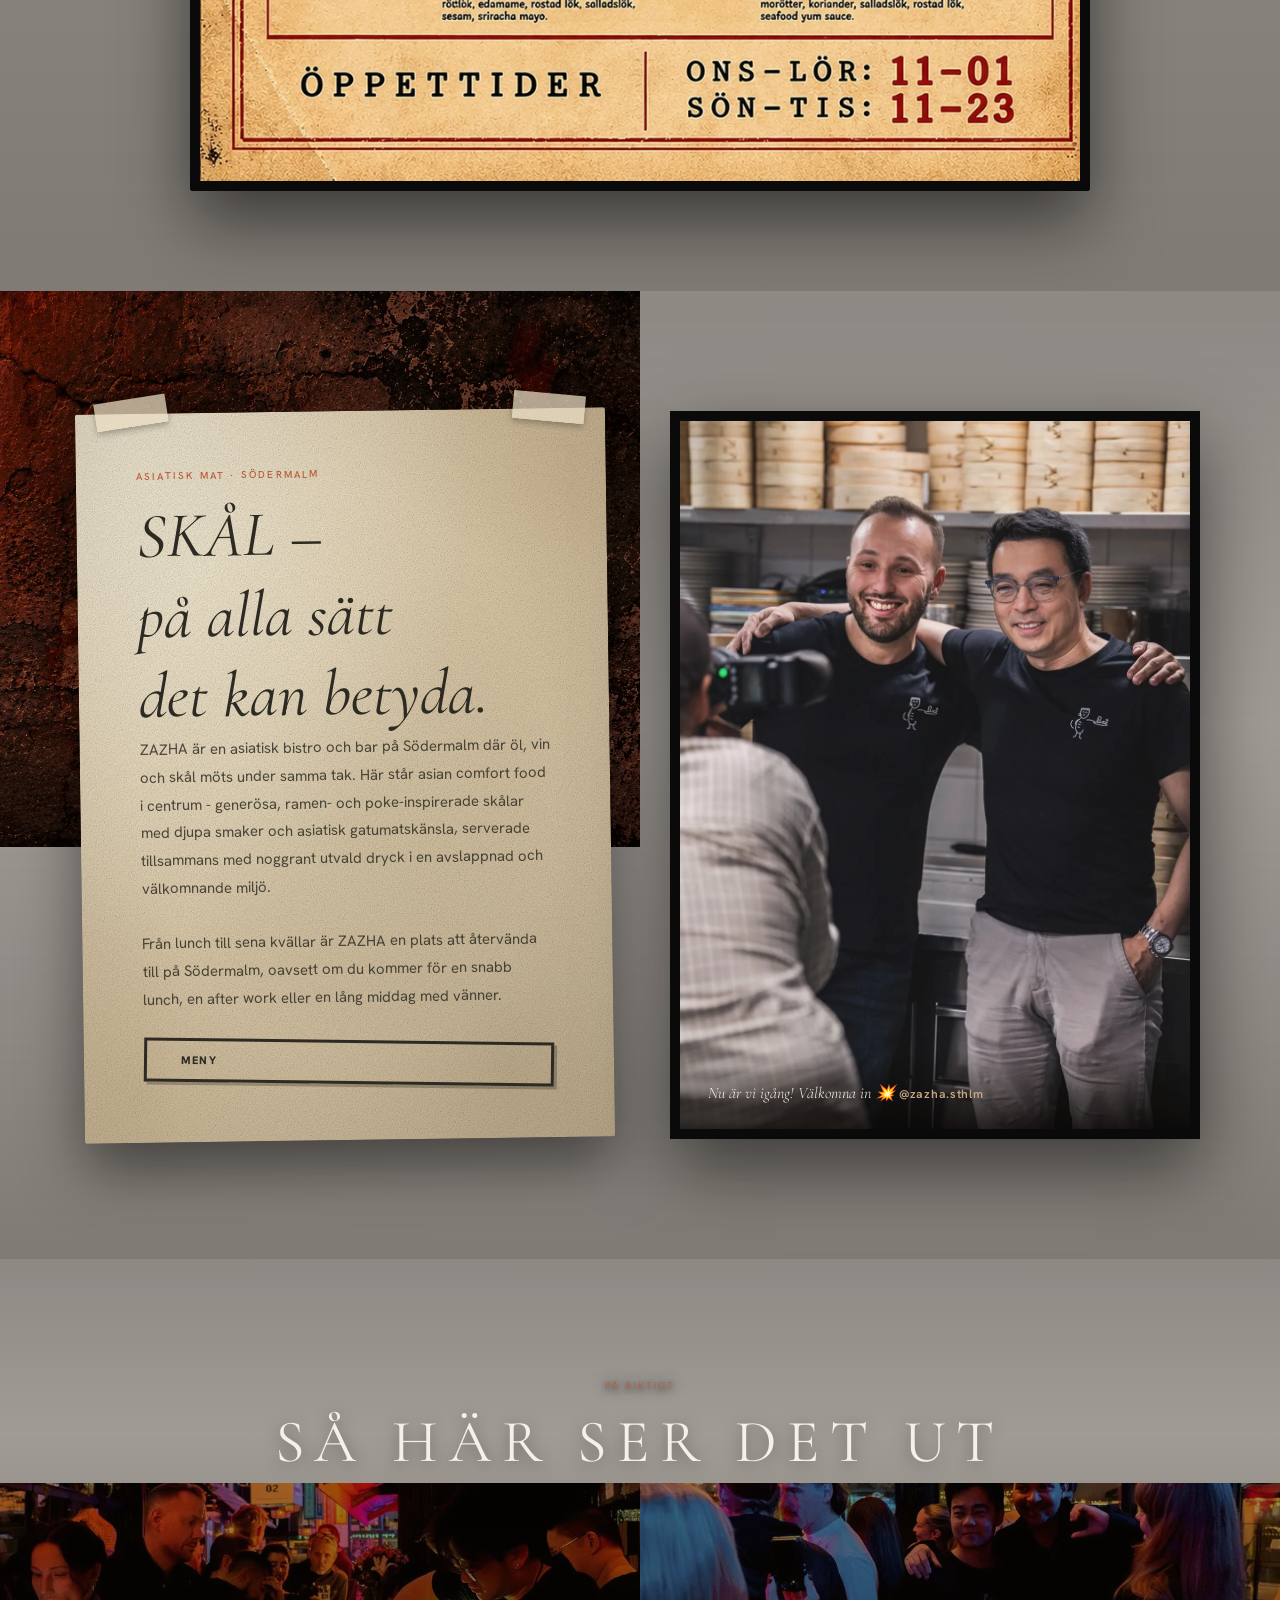
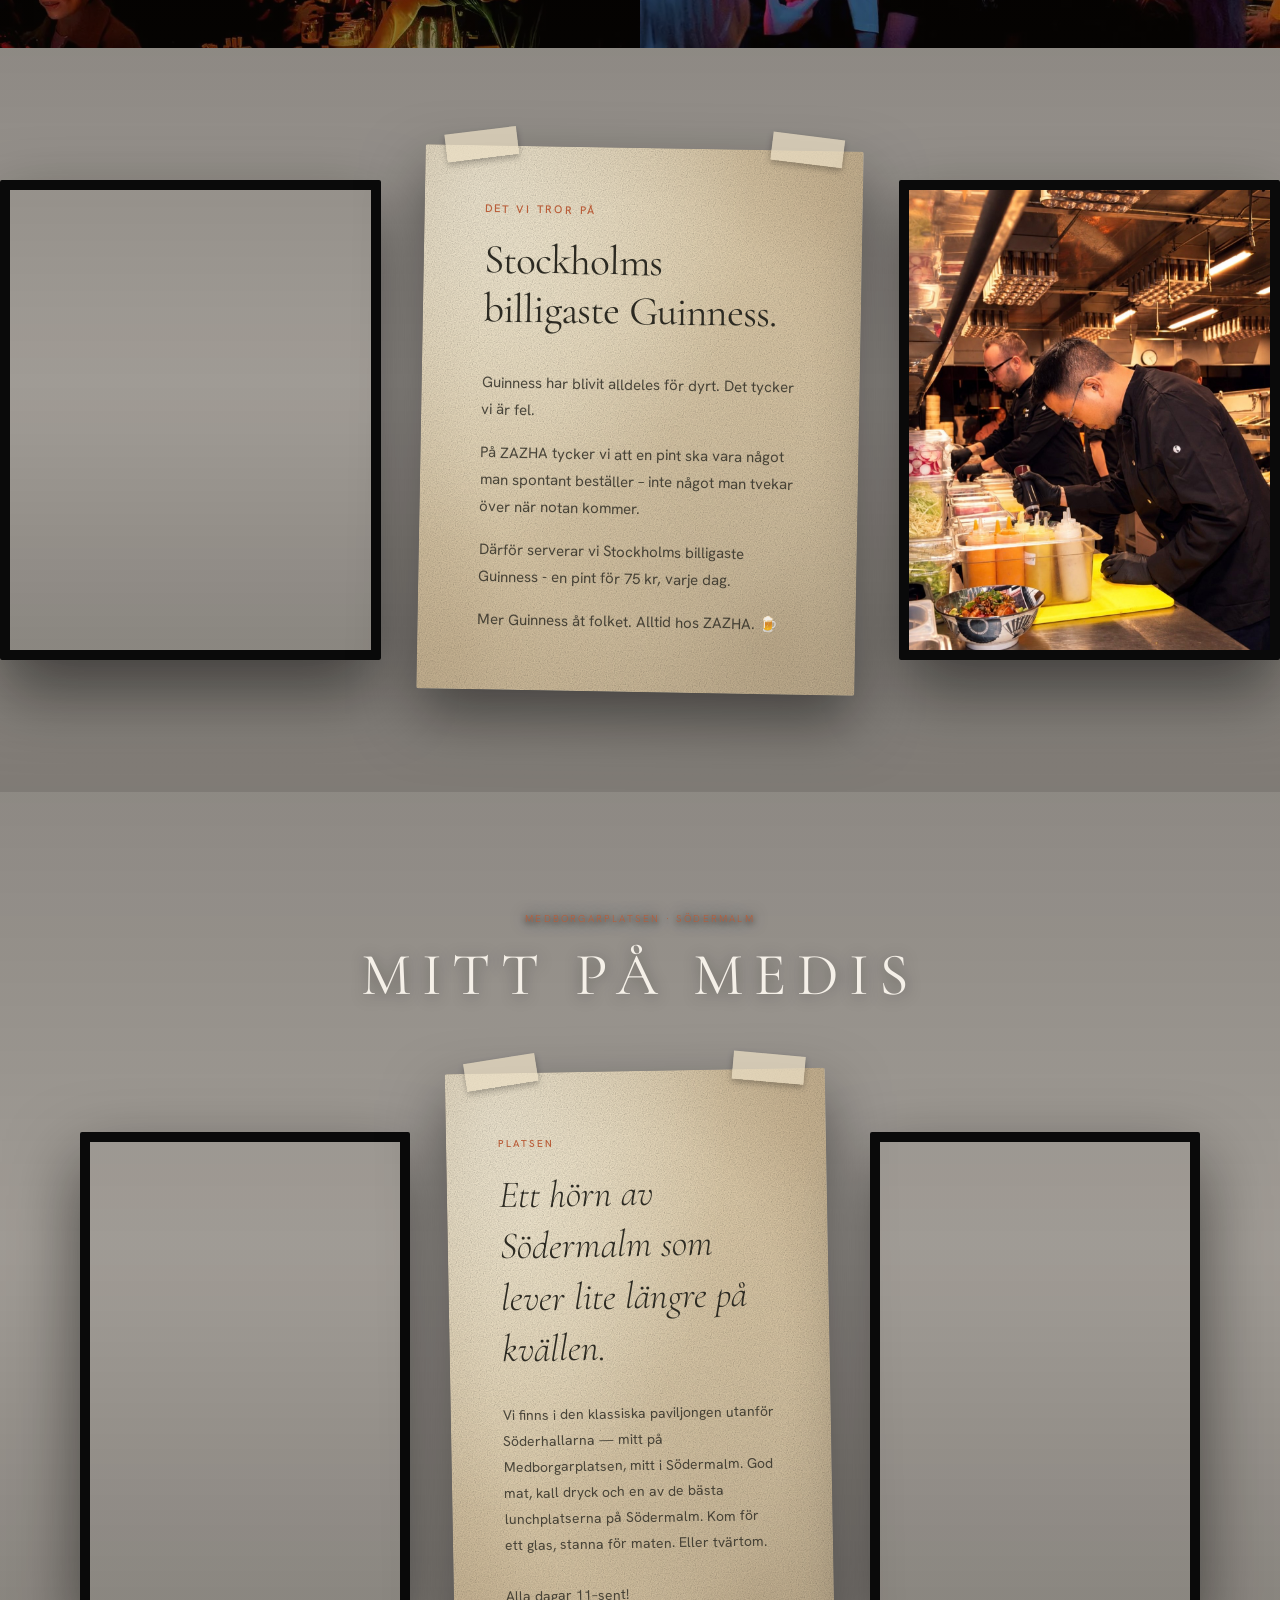
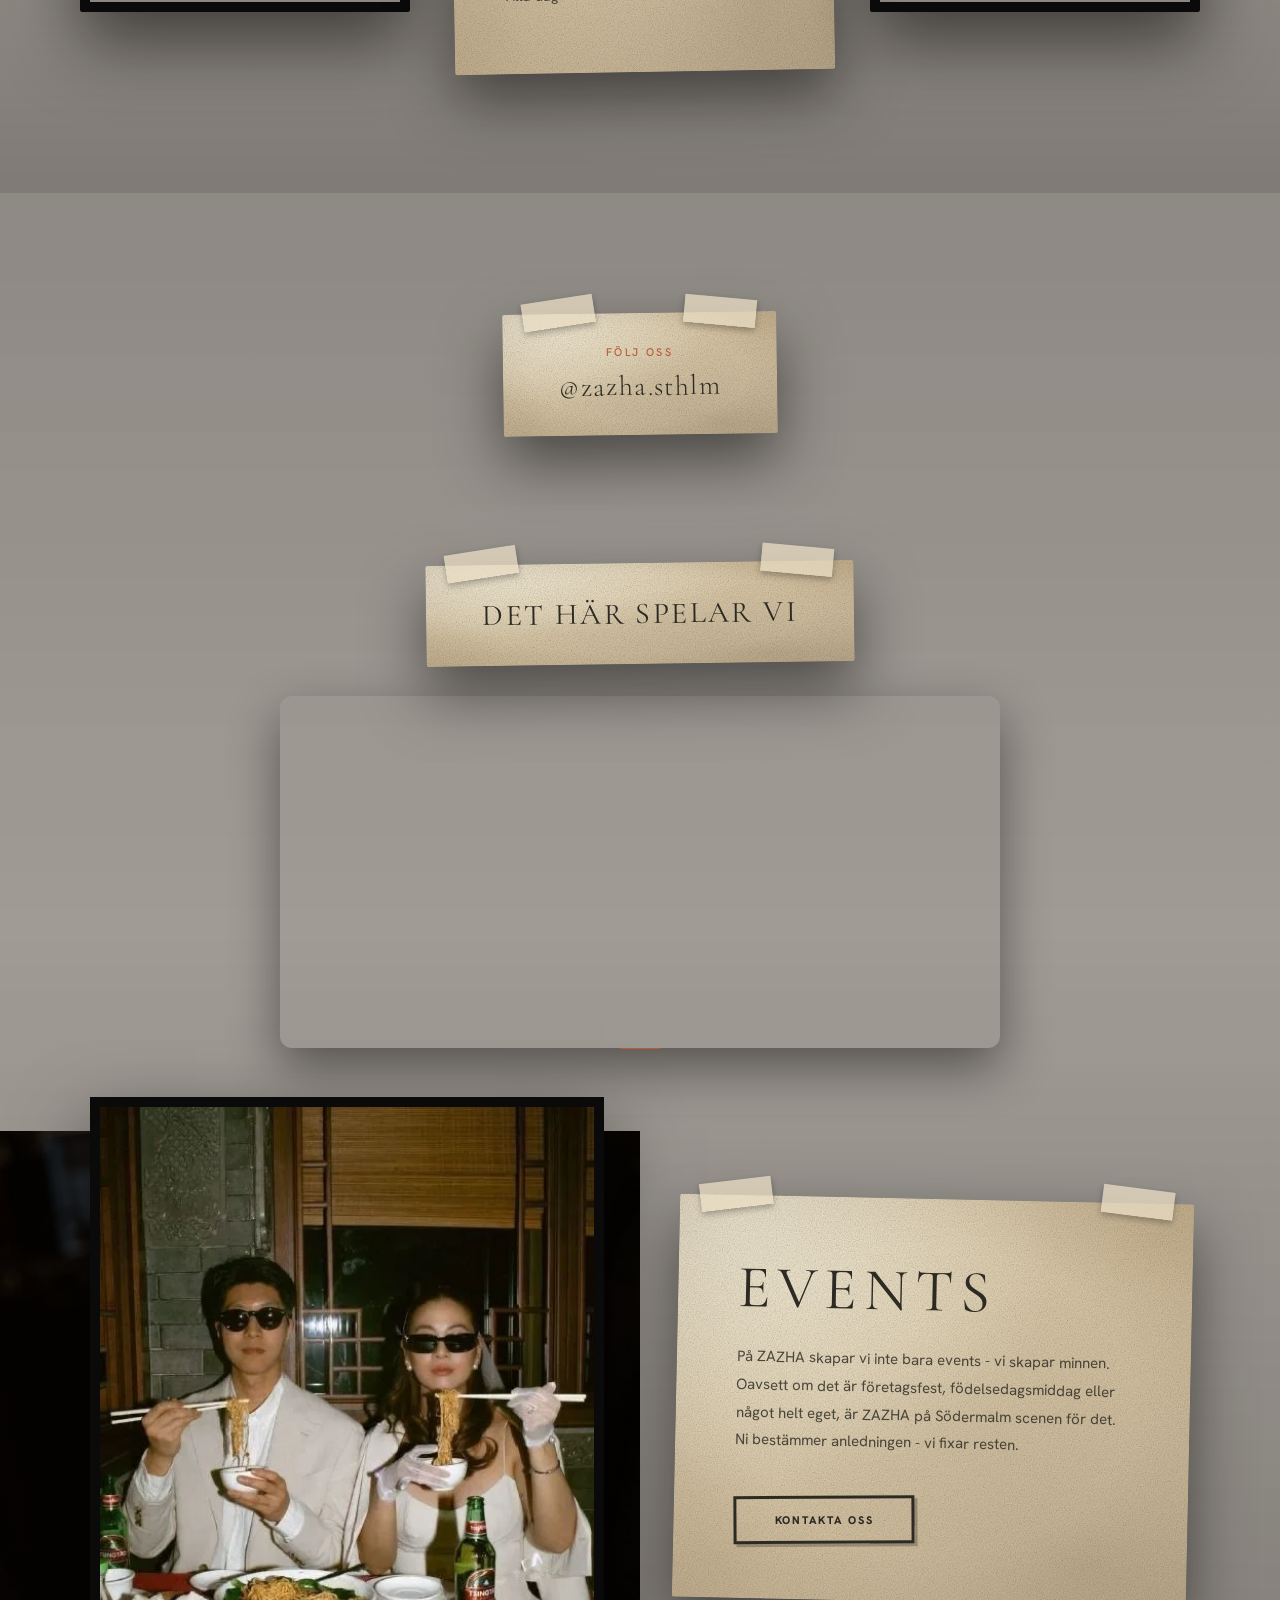
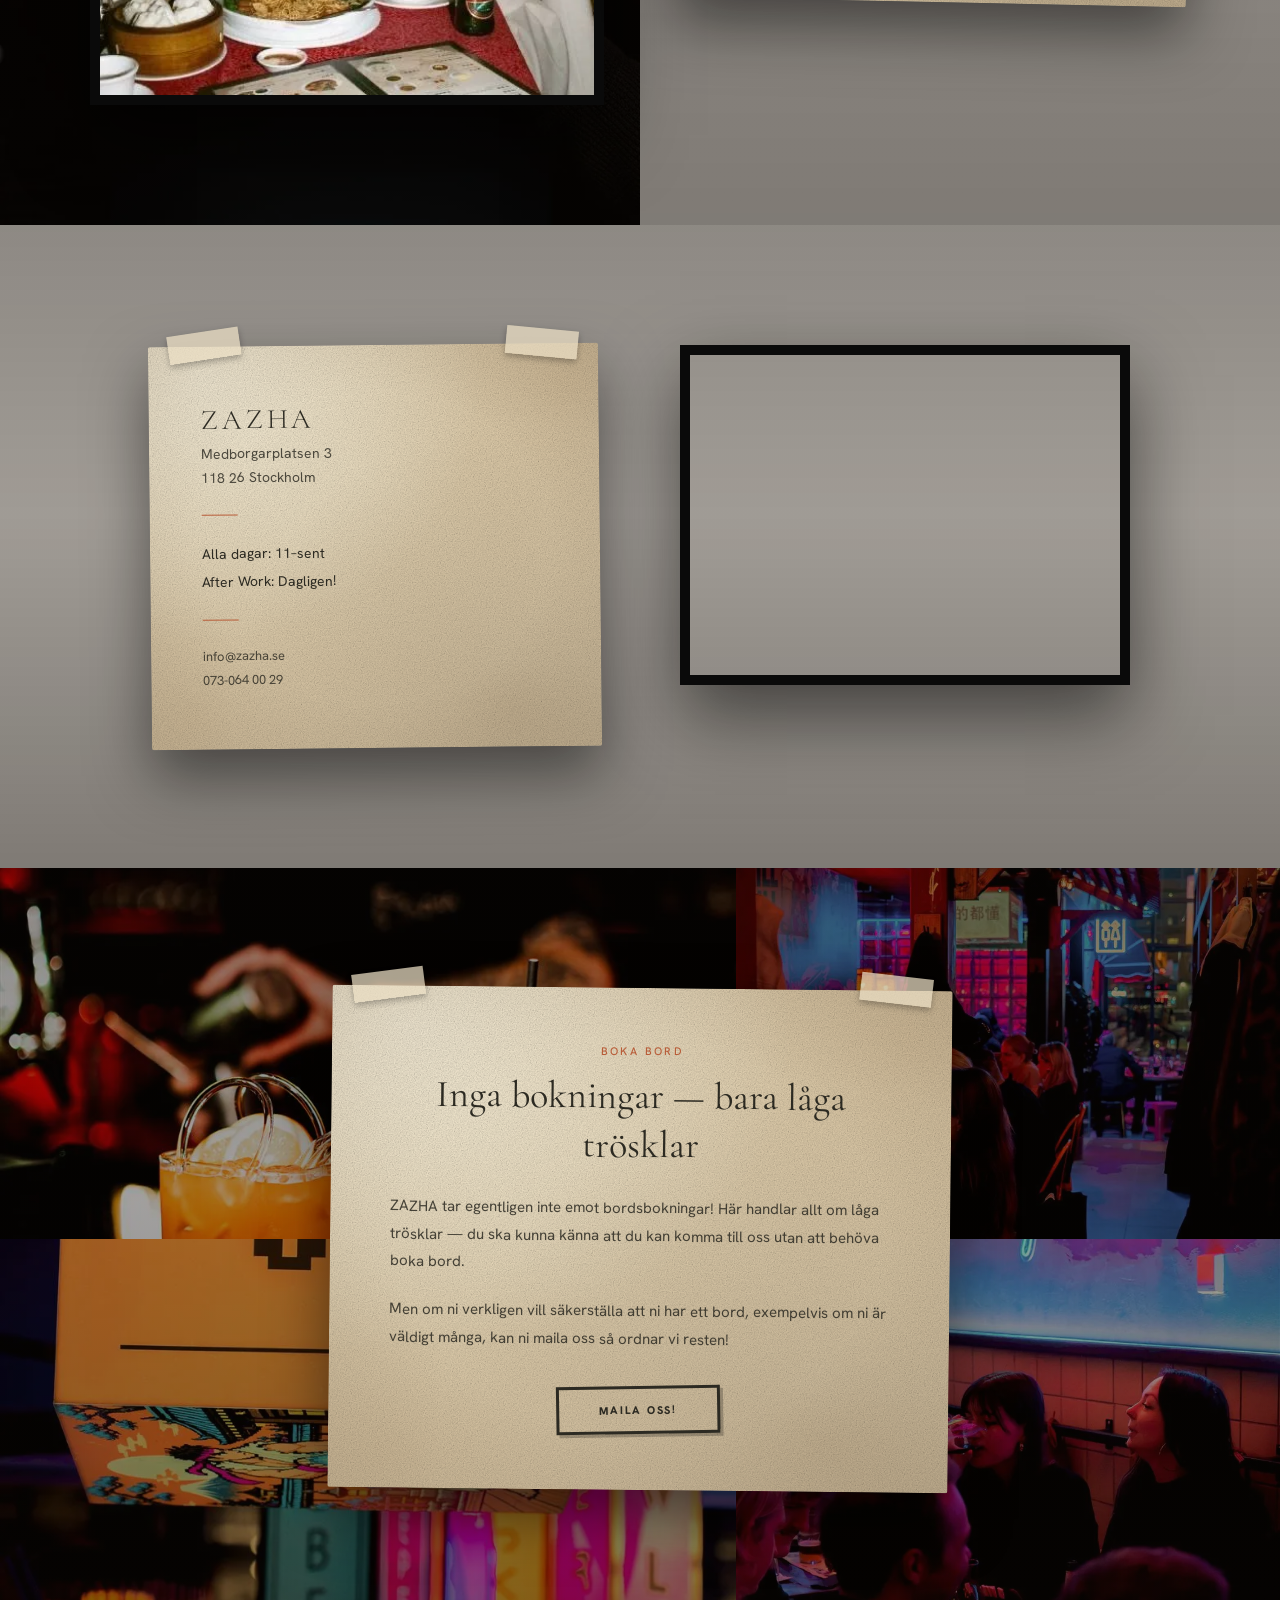
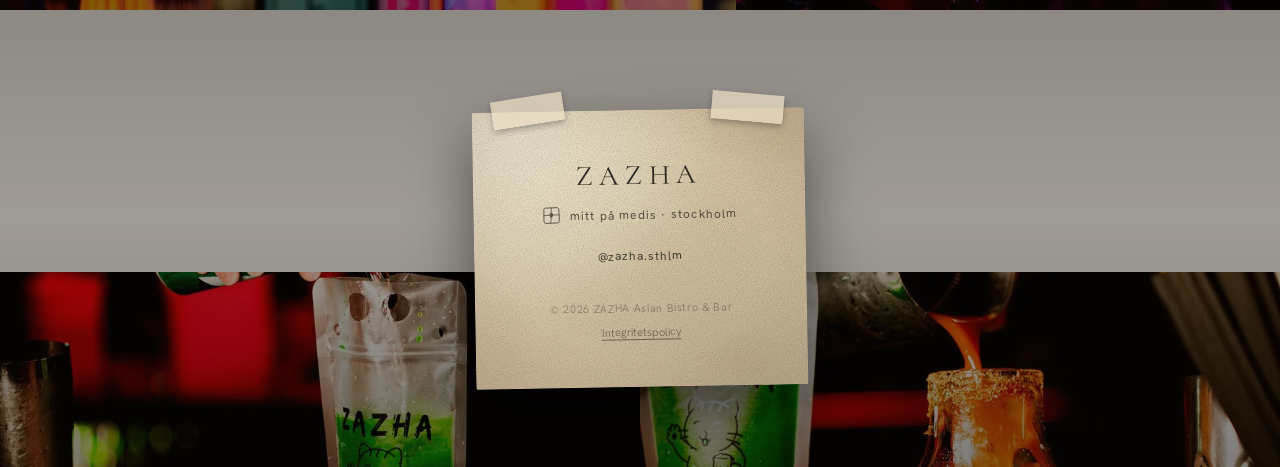
==== commit 24bafd59: "Genomskinlig header med bara hamburgerknapp över videon; hamburgern blir kryss när menyn är öppen Co" ====
--- a/index.html
+++ b/index.html
@@ -378,6 +378,32 @@
       transition: background 0.3s;
     }
 
+    /* Över videon: helt genomskinlig header — bara hamburgerknappen syns.
+       Efter videon (#nav.scrolled) kommer den vanliga headern tillbaka. */
+    #nav:not(.scrolled) {
+      background: transparent;
+      border-bottom-color: transparent;
+      box-shadow: none;
+      justify-content: flex-end;
+    }
+    #nav:not(.scrolled) .nav-info,
+    #nav:not(.scrolled) .nav-links { display: none; }
+    #nav:not(.scrolled) .nav-hamburger { display: flex; gap: 7px; padding: 10px; }
+    #nav:not(.scrolled) .nav-hamburger span {
+      width: 30px; height: 2px;
+      box-shadow: 0 1px 6px rgba(0,0,0,0.6);
+    }
+    #nav { transition: box-shadow 0.3s ease, background-color 0.3s ease, border-color 0.3s ease; }
+
+    /* Hamburgerknappen blir ett kryss när menyn är öppen (ersätter Stäng-knappen) */
+    .nav-hamburger span { transition: transform 0.3s ease, opacity 0.2s ease, background 0.3s; }
+    .nav-hamburger[aria-expanded="true"] span:nth-child(1) { transform: translateY(6.5px) rotate(45deg); }
+    .nav-hamburger[aria-expanded="true"] span:nth-child(2) { opacity: 0; }
+    .nav-hamburger[aria-expanded="true"] span:nth-child(3) { transform: translateY(-6.5px) rotate(-45deg); }
+    #menu-close { display: none; }
+    #nav:not(.scrolled) .nav-hamburger[aria-expanded="true"] span:nth-child(1) { transform: translateY(9px) rotate(45deg); }
+    #nav:not(.scrolled) .nav-hamburger[aria-expanded="true"] span:nth-child(3) { transform: translateY(-9px) rotate(-45deg); }
+
     /* ============================================================
        MOBILE MENU OVERLAY
        Olive background, large Cormorant links, centered
